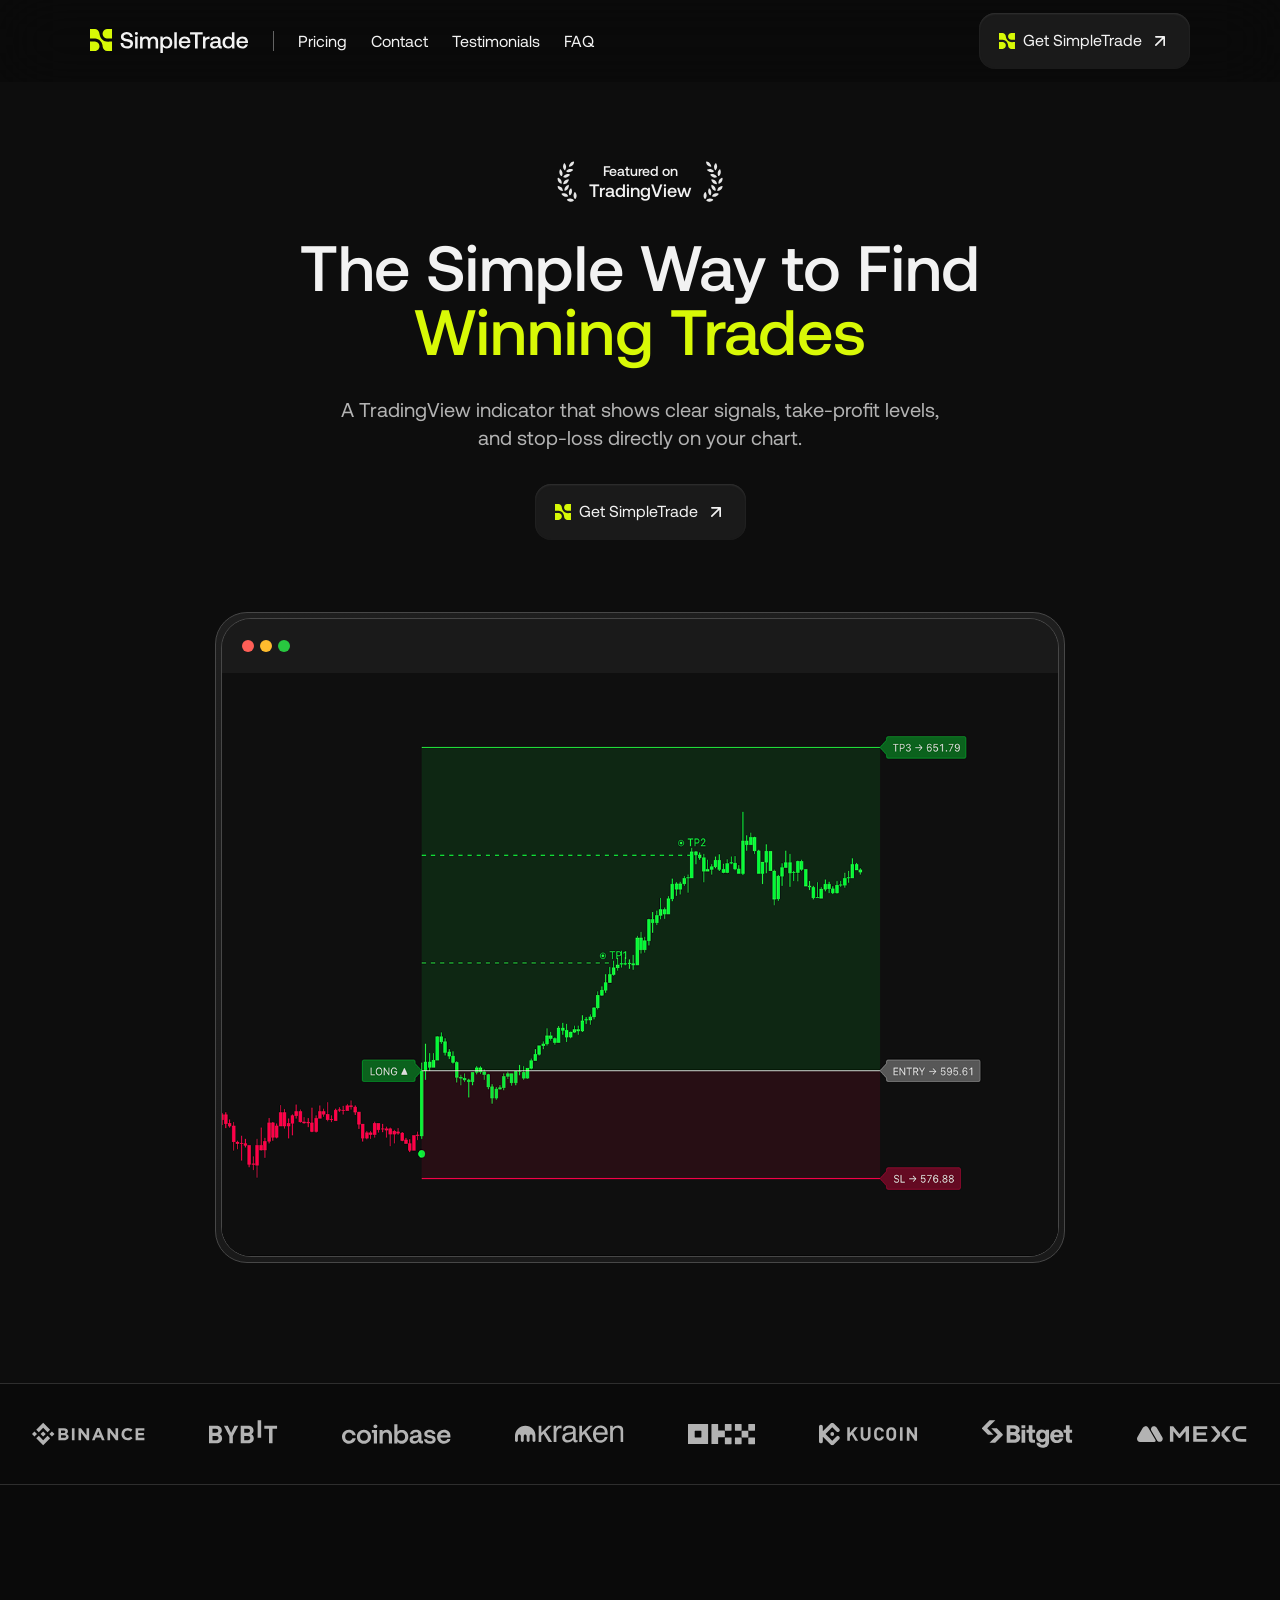
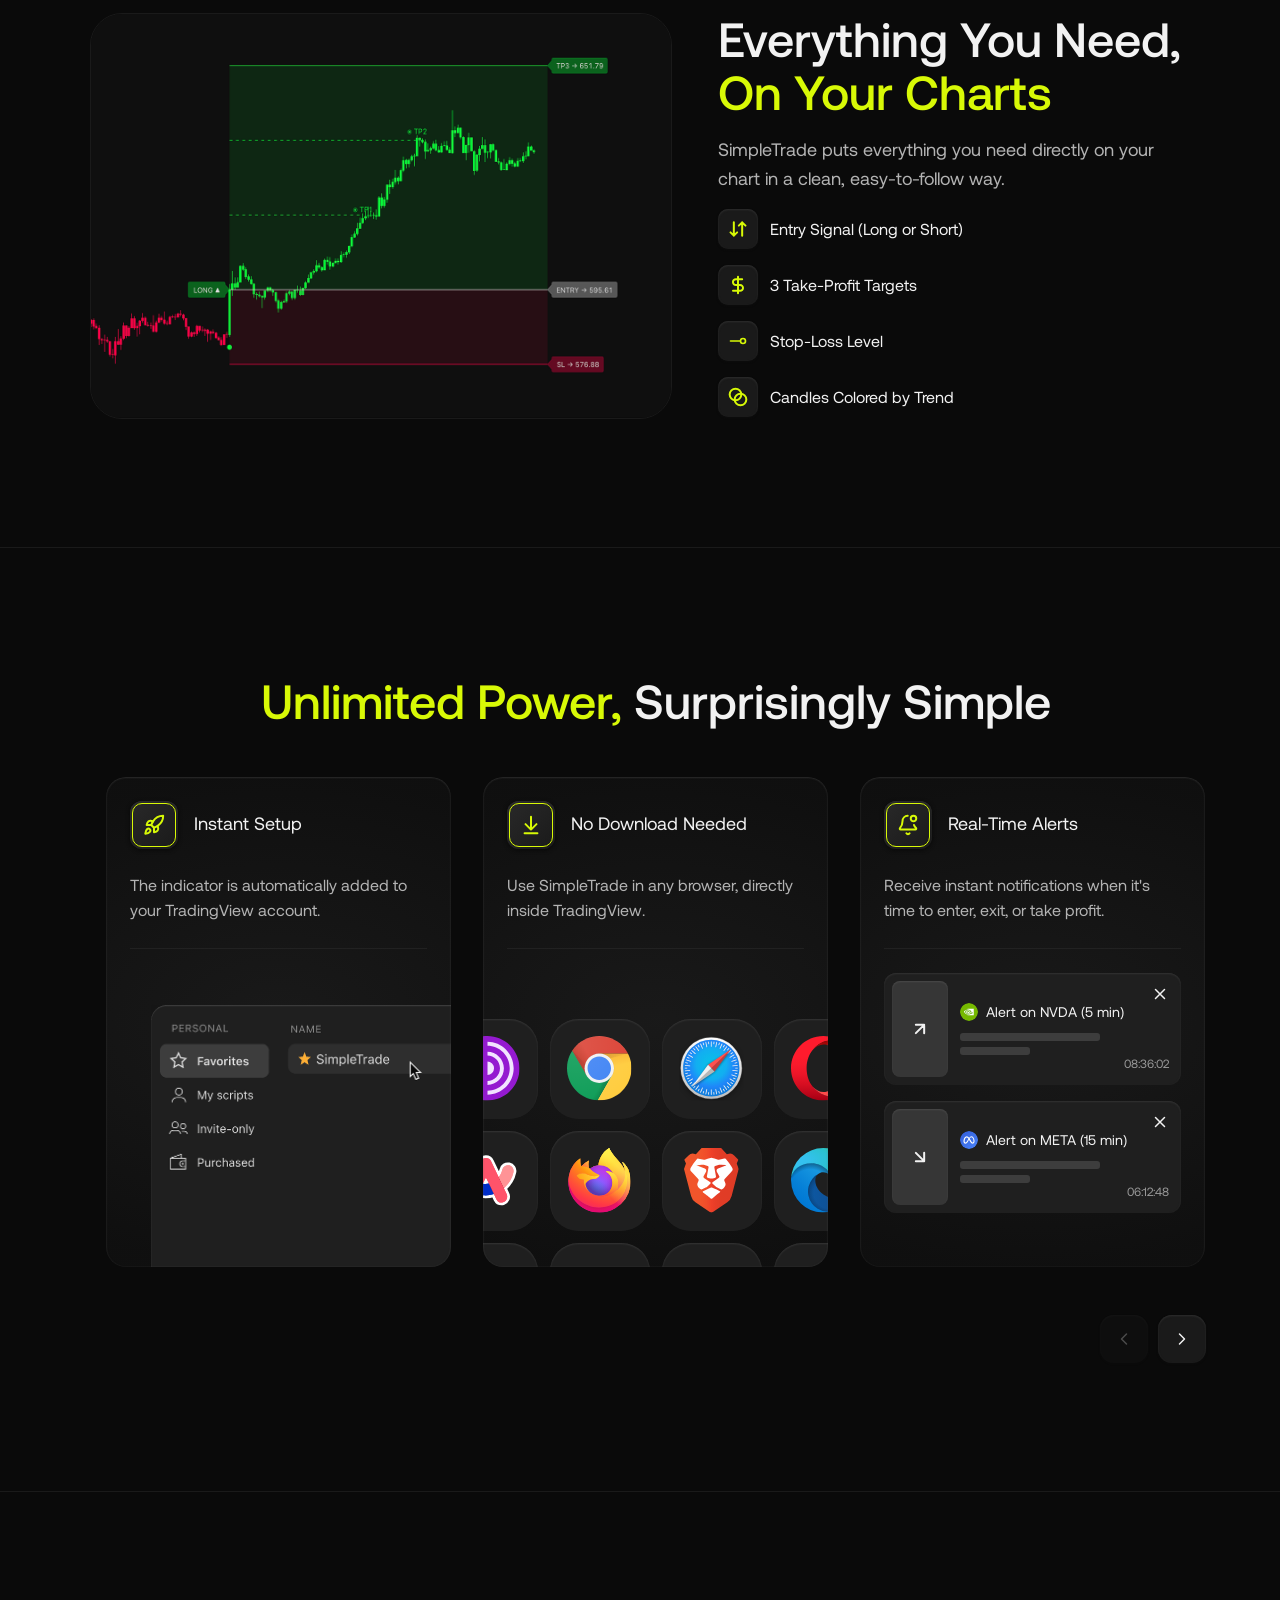
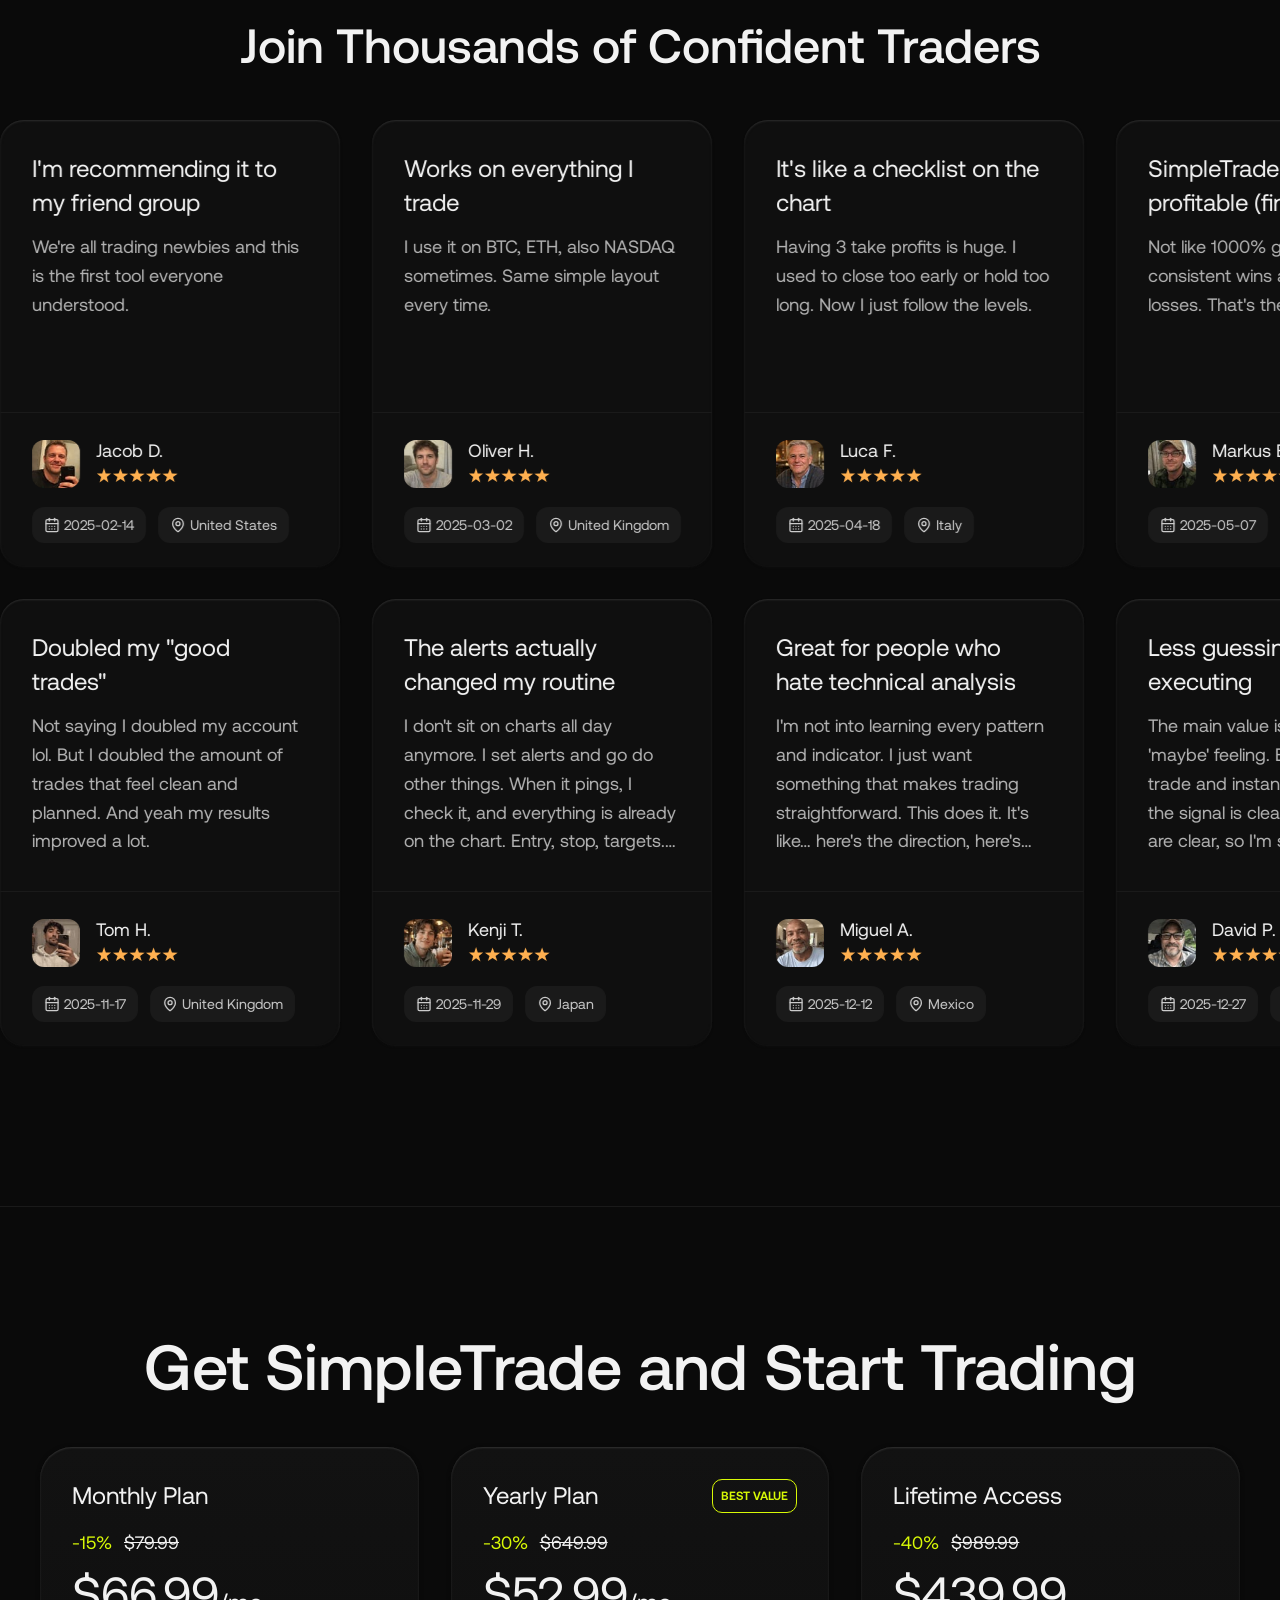
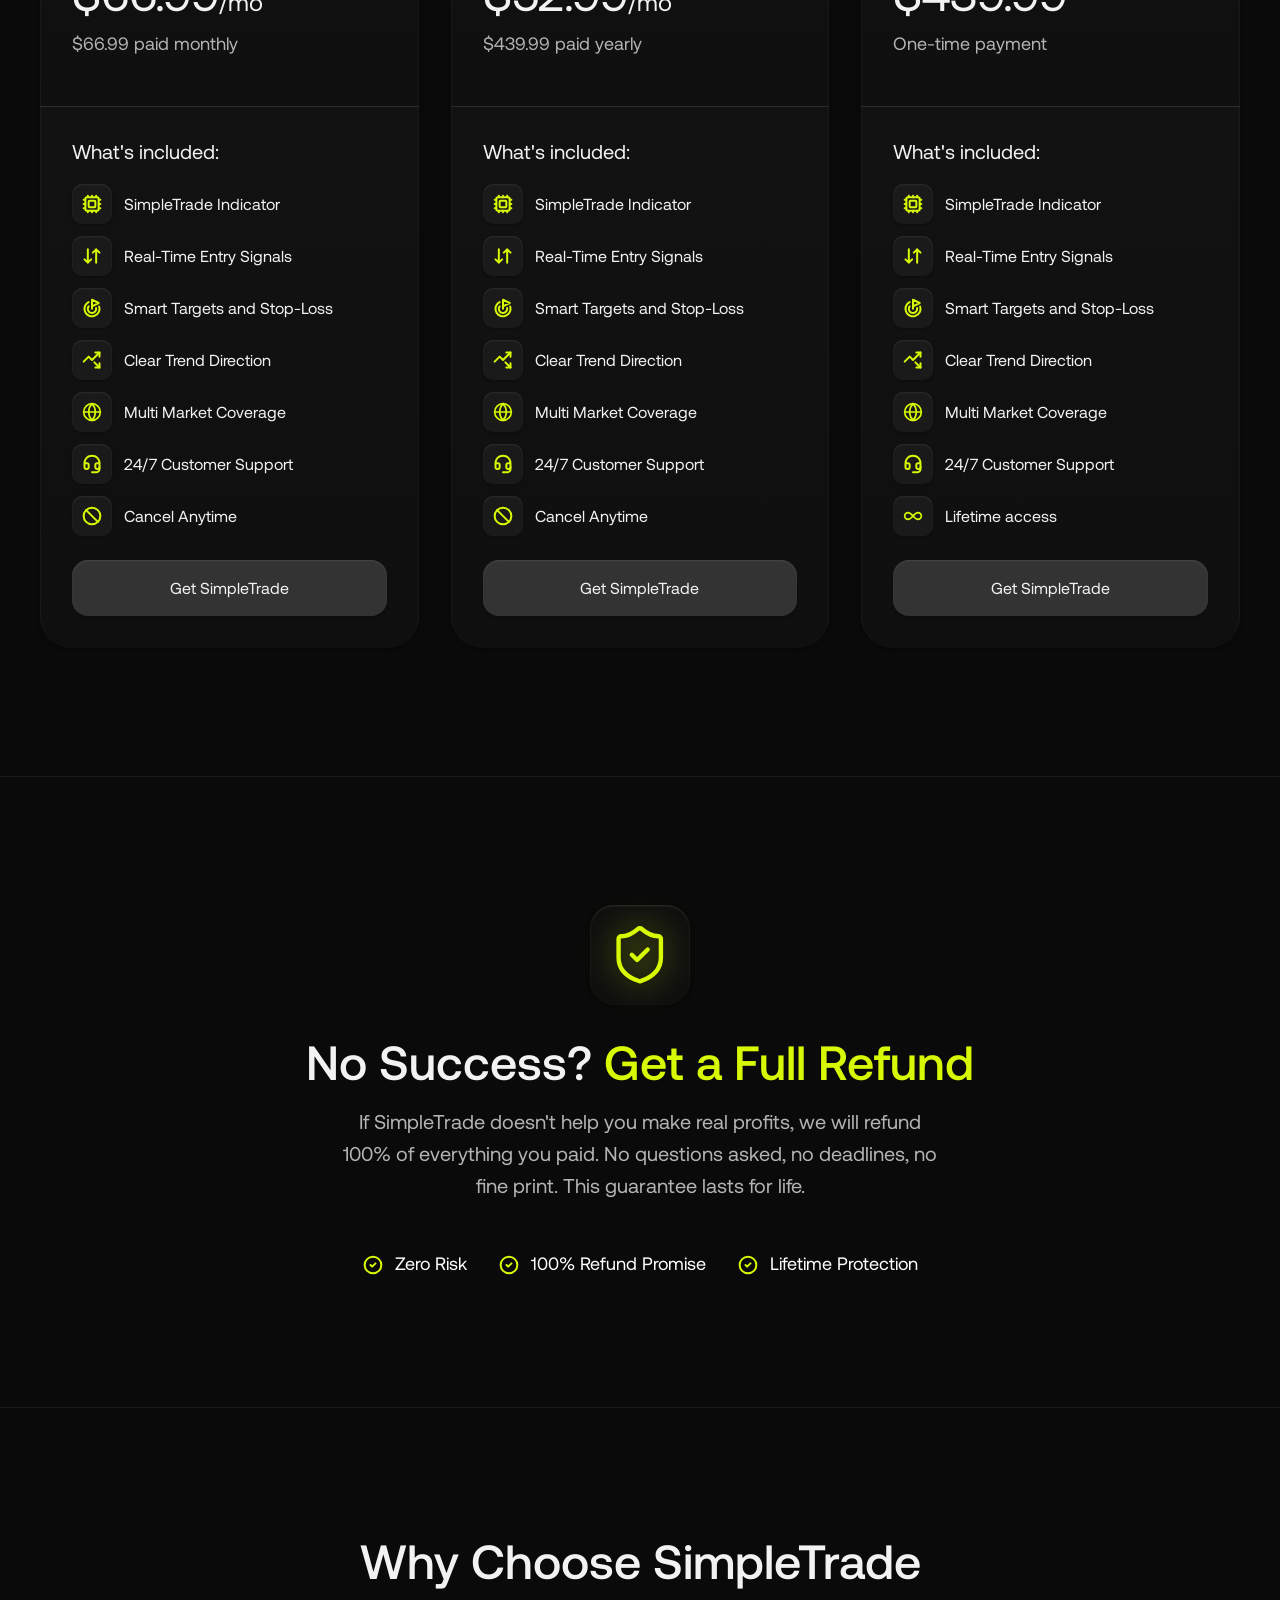
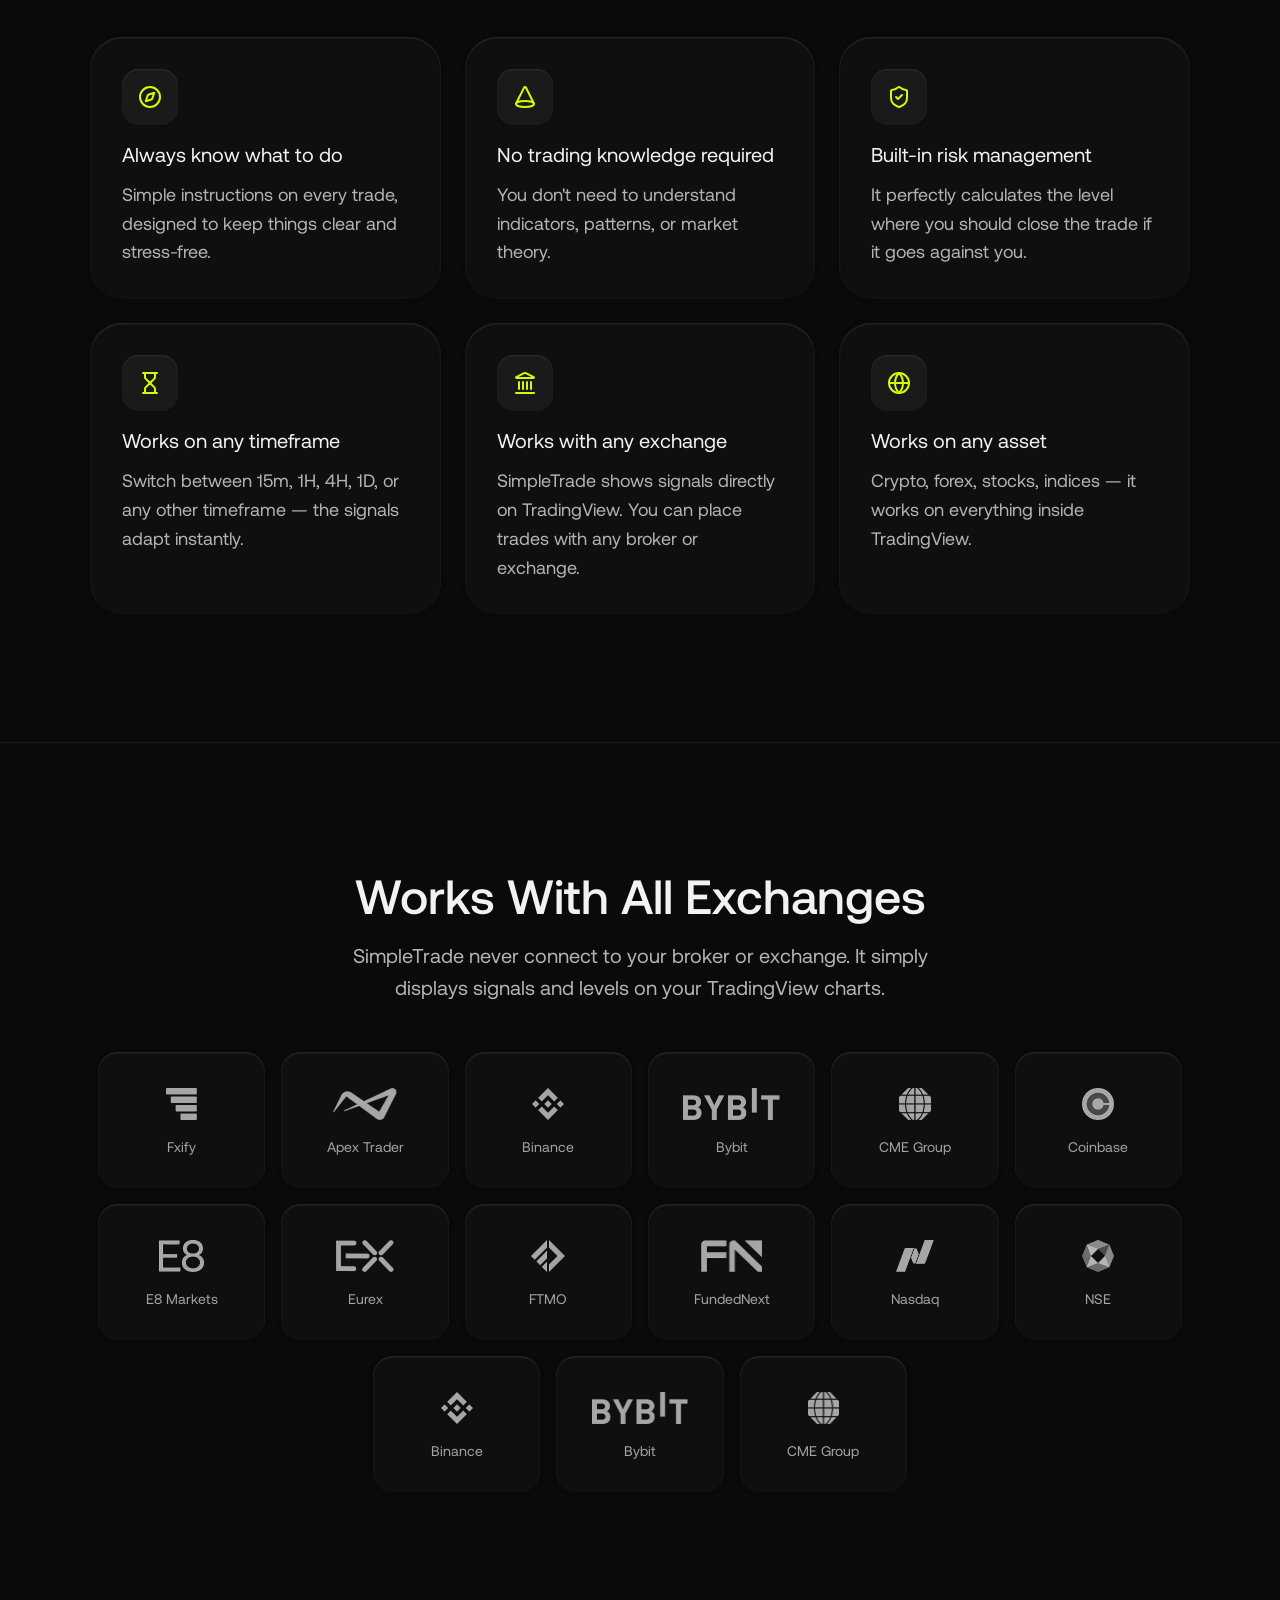
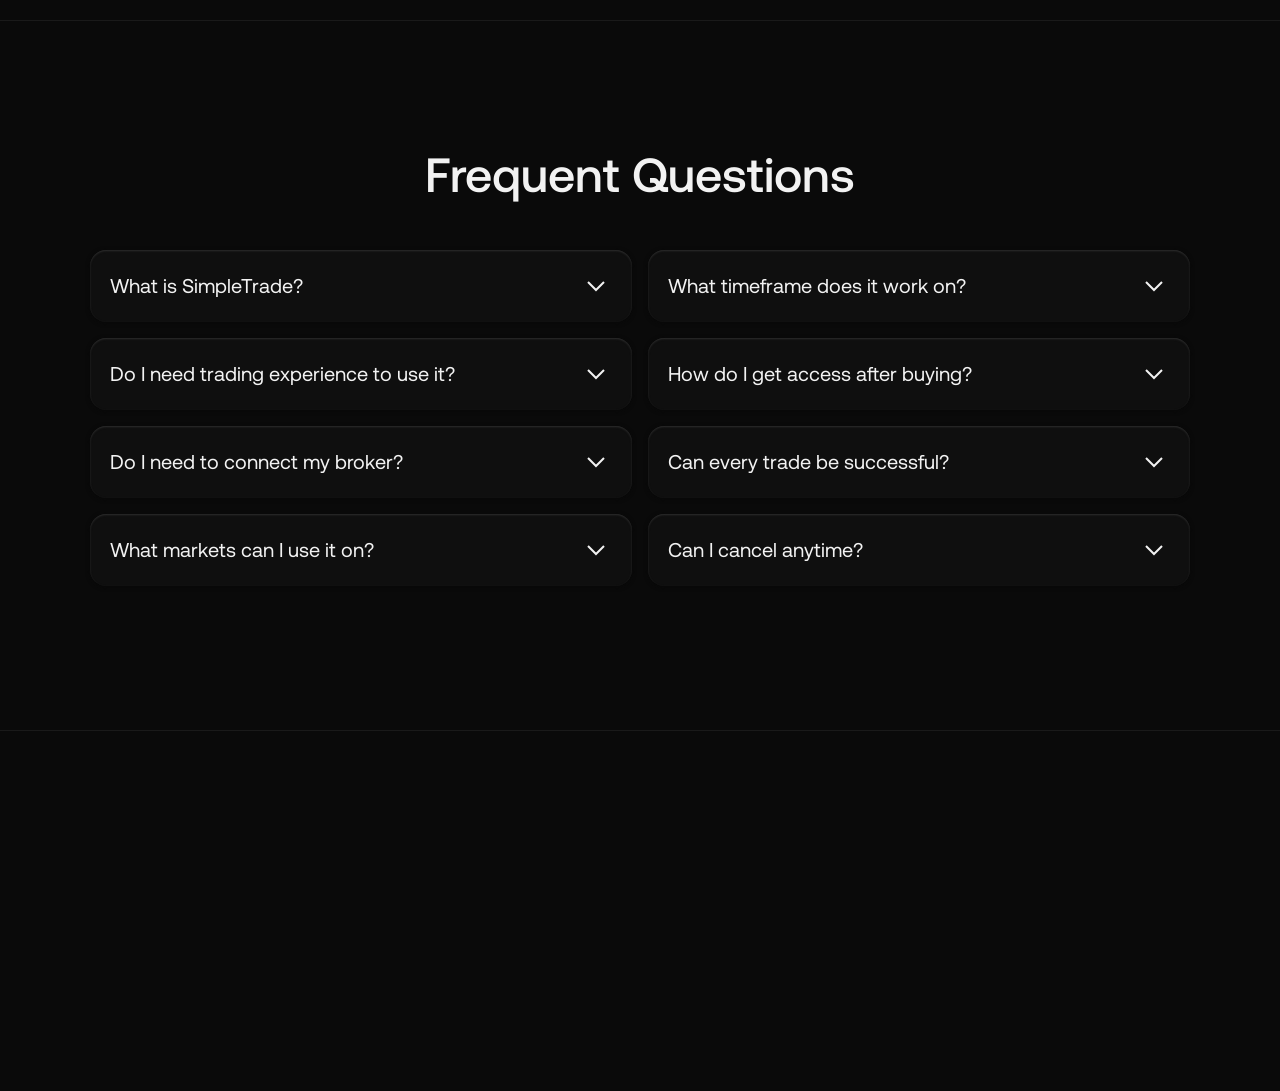
==== index.html @ 9491d4e5 "1" ====
<!DOCTYPE html>
<html lang="en">

<head>
    <meta charset="UTF-8" />
    <meta name="viewport" content="width=device-width, initial-scale=1.0" />
    <title>SimpleTrade</title>
    <link rel="stylesheet" href="style.css" />
    <link rel="icon" type="image/png" href="favicon.png">
</head>

<body>
    <!-- NAV -->
    <section class="nav">
        <div class="nav-wrapper">
            <div class="left-nav">
                <img class="nav-logo" src="svg/logo.svg">
                <div class="nav-line"></div>
                <a class="nav-link" href="#pricing">Pricing</a>
                <a class="nav-link" href="#contact">Contact</a>
                <a class="nav-link" href="#testimonials">Testimonials</a>
                <a class="nav-link" href="#faq">FAQ</a>
            </div>
            <a href="#checkout" class="get-button"><svg class="simpletrade-icon" xmlns="http://www.w3.org/2000/svg"
                    fill="none" viewBox="0 0 24 24">
                    <g fill="#D7F906" clip-path="url(#clip0_909_1960)">
                        <path
                            d="M0 .002 5.44 0c2.042.123 3.697 1.567 4.405 3.435.423 1.117.427 2.315.722 3.468.656 2.56 2.201 4.85 4.631 5.992 2.674 1.257 5.88.61 8.756.769v10.293s-3.64.096-5.33 0c-2.544-.144-4.487-1.892-4.891-4.394-.088-.546-.073-1.106-.151-1.656-.597-4.189-3.722-7.387-7.998-7.646L0 10.263z" />
                        <path
                            d="m23.954 10.257-5.618.006c-1.693-.177-3.288-1.2-4.078-2.715-1.741-3.34.493-7.264 4.186-7.547l5.51.006zM0 13.659h5.402c2.435.162 4.527 2.057 4.819 4.502.36 3.022-1.88 5.612-4.892 5.795H0z" />
                    </g>
                    <defs>
                        <clipPath id="clip0_909_1960">
                            <path fill="#fff" d="M0 0h23.954v24H0z" />
                        </clipPath>
                    </defs>
                </svg>Get SimpleTrade <img class="button-arrow" src="svg/get-arrow-white.svg"></a>

            <!-- Hamburger -->
            <button class="hamburger" id="hamburger" aria-label="Open menu">
                <span></span>
                <span></span>
                <span></span>
            </button>
        </div>

        <!-- Mobile Menu -->
        <div class="mobile-menu" id="mobile-menu">
            <a class="nav-link" href="#pricing" onclick="closeMenu()">PRICING</a>
            <a class="nav-link" href="#contact" onclick="closeMenu()">CONTACT</a>
            <a class="nav-link" href="#testimonials" onclick="closeMenu()">TESTIMONIALS</a>
            <a class="nav-link" href="#faq" onclick="closeMenu()">FAQ</a>
            <a href="#checkout" class="button get-button" onclick="closeMenu()"><span class="get-button-inside">GET
                    SIMPLETRADE <img class="button-arrow" src="svg/get-arrow.svg"></span></a>
        </div>
    </section>

    <!-- HERO -->
    <section class="hero">
        <div class="hero-content">

            <div class="laurel-banner">
                <svg class="laurel" width="44" height="44" viewBox="0 0 44 44" fill="none"
                    xmlns="http://www.w3.org/2000/svg">
                    <path
                        d="M25.5306 38.6114C24.462 38.5202 23.1373 38.8157 22.2338 39.3657C21.8472 39.5888 21.7938 39.9377 22.1238 40.2331C22.9519 40.9874 24.2232 41.5578 25.309 41.6317C26.4326 41.7794 27.7762 41.429 28.6798 40.7485C28.9752 40.5442 28.994 40.2331 28.7159 39.9754C27.9066 39.2211 26.6353 38.6868 25.5306 38.6114ZM29.3979 32.3885C28.8086 33.2905 28.477 34.6152 28.5148 35.6838C28.587 36.8074 29.104 38.096 29.8222 38.8895C30.061 39.1645 30.3565 39.1645 30.5953 38.8691C31.3135 38.0221 31.7 36.6785 31.59 35.5377C31.5162 34.4691 30.9819 33.1978 30.2449 32.3508C29.9683 32.0208 29.6368 32.0381 29.3979 32.3885ZM20.3386 33.6221C19.325 33.2528 17.9438 33.2167 16.9129 33.5294C16.5075 33.6582 16.3975 33.971 16.6175 34.3402C17.2256 35.2784 18.3115 36.1442 19.325 36.512C20.3559 36.9362 21.756 36.9362 22.8058 36.4947C23.1562 36.3658 23.2473 36.0892 23.0446 35.7577C22.4553 34.818 21.3695 33.9725 20.3386 33.6221ZM25.6406 28.6124C24.8502 29.3305 24.1682 30.5091 23.9655 31.5588C23.7266 32.6635 23.8916 34.0448 24.3898 34.9845C24.5359 35.3334 24.8298 35.39 25.144 35.1684C26.0288 34.5241 26.7469 33.3267 26.9308 32.1858C27.1508 31.1361 26.9669 29.7548 26.4703 28.7601C26.3038 28.3547 25.9549 28.2997 25.6422 28.6124H25.6406ZM12.5868 26.4941C12.7345 27.5627 13.3788 28.8151 14.1708 29.5898C14.9439 30.3991 16.2136 30.9507 17.356 30.9884C17.7238 31.0072 17.9265 30.7684 17.8715 30.3991C17.6876 29.2755 17.0433 28.0781 16.2513 27.36C15.4593 26.6057 14.2446 26.0164 13.176 25.8875C12.7345 25.8325 12.5129 26.0714 12.5868 26.4941ZM23.1389 24.9117C22.0562 25.3144 21.1106 26.0169 20.4125 26.9372C19.7509 27.8015 19.3628 29.1105 19.4005 30.253C19.4366 30.6018 19.677 30.7857 20.0448 30.7307C21.1495 30.473 22.3092 29.681 22.8985 28.7224C23.5066 27.7842 23.912 26.4752 23.8382 25.391C23.8382 24.9478 23.5616 24.7624 23.1389 24.9117ZM20.0636 20.6028C19.1978 21.3021 18.4796 22.4807 18.258 23.5665C18.203 23.8981 18.3869 24.1558 18.7373 24.1747C19.8782 24.2108 21.1872 23.7142 22.0153 22.9772C22.8435 22.2591 23.5805 21.0617 23.8193 19.9947C23.8759 19.5892 23.6543 19.3127 23.2489 19.3315C22.1442 19.4242 20.8729 19.902 20.0636 20.6028ZM12.6025 18.1891C12.5074 19.3714 12.7773 20.5545 13.3756 21.5787C13.9272 22.5718 15.0146 23.4377 16.0832 23.7315C16.4132 23.8431 16.7086 23.6592 16.7448 23.2915C16.8548 22.2402 16.542 20.8967 15.9528 19.9397C15.3635 19.0188 14.3138 18.1341 13.3379 17.7475C12.9513 17.5825 12.6386 17.7475 12.6025 18.1891ZM21.0725 14.4145C20.0228 14.7822 18.9353 15.612 18.3476 16.569C18.1449 16.8644 18.2549 17.1771 18.5865 17.3232C19.6362 17.7475 21.0175 17.7475 22.0672 17.3232C23.1358 16.9194 24.2405 16.0347 24.7748 15.0965C24.9948 14.765 24.8848 14.4522 24.4793 14.3218C23.4296 14.028 22.0672 14.0468 21.0725 14.4145ZM14.8858 9.59024C14.4065 10.6022 14.2226 11.9647 14.4253 13.0332C14.628 14.1568 15.3462 15.3354 16.267 15.9985C16.542 16.2185 16.8375 16.1274 17.0213 15.7942C17.5006 14.8388 17.6656 13.4748 17.4268 12.389C17.2068 11.3204 16.5059 10.1418 15.7328 9.40482C15.4373 9.1471 15.09 9.22096 14.8858 9.59024ZM24.4055 9.11096C23.3196 9.31367 22.1222 10.013 21.4418 10.86C21.2202 11.1177 21.2752 11.432 21.5706 11.6331C22.5449 12.2051 23.9278 12.3874 25.0136 12.0935C26.0995 11.8547 27.2969 11.1365 27.9962 10.3257C28.2728 9.99567 28.2005 9.6641 27.8123 9.49753C26.739 9.03795 25.5544 8.90354 24.4055 9.11096ZM18.973 3.4381C18.3476 4.37782 17.9799 5.72296 18.0522 6.78996C18.071 7.91353 18.6242 9.18482 19.435 9.99567C19.71 10.2534 20.0228 10.2157 20.2255 9.92182C20.8336 8.9821 21.2013 7.63696 21.1102 6.56996C21.0363 5.52024 20.5382 4.26782 19.8389 3.40196C19.545 3.07196 19.2135 3.1081 18.9746 3.43967L18.973 3.4381ZM28.4755 1.5791C27.4069 1.7441 26.1922 2.38996 25.419 3.14424C24.6459 3.89853 24.0362 5.17139 23.9089 6.23839C23.8728 6.6061 24.0739 6.82767 24.4432 6.80882C25.5668 6.75382 26.8176 6.16453 27.5923 5.30024C28.3278 4.52553 28.9359 3.29196 29.1009 2.18724C29.1386 1.76296 28.917 1.5241 28.4755 1.5791Z"
                        fill="#E6E6E6" />
                </svg>
                <div class="laurel-text">
                    <div class="laurel-text-top">Featured on</div>
                    <div class="laurel-text-bottom">TradingView</div>
                </div>

                <svg class="laurel" width="44" height="44" viewBox="0 0 44 44" fill="none"
                    xmlns="http://www.w3.org/2000/svg">
                    <path
                        d="M18.6481 38.6118C17.5434 38.6856 16.2737 39.2199 15.4629 39.9758C15.1863 40.2335 15.2051 40.5462 15.499 40.7489C16.4026 41.4293 17.7461 41.7798 18.8697 41.6321C19.9383 41.5582 21.208 40.9878 22.055 40.2335C22.3866 39.9381 22.3316 39.5892 21.945 39.3676C21.043 38.8145 19.7167 38.5191 18.6481 38.6133V38.6118ZM14.7824 32.3889C14.542 32.0385 14.2104 32.0196 13.9339 32.3512C13.1984 33.1998 12.6641 34.4695 12.5903 35.5365C12.4803 36.6789 12.8669 38.0225 13.585 38.8695C13.8239 39.1649 14.1193 39.1649 14.3581 38.8883C15.0763 38.0963 15.5917 36.8078 15.6467 35.6842C15.7017 34.6156 15.3529 33.2925 14.7824 32.3889ZM23.8417 33.6225C22.8109 33.9713 21.7234 34.8183 21.1341 35.7581C20.9314 36.0881 21.0241 36.3662 21.3746 36.4951C22.4243 36.9366 23.8229 36.9366 24.8553 36.5123C25.8673 36.1446 26.9531 35.2788 27.5613 34.3406C27.7813 33.9713 27.6713 33.6586 27.2674 33.5298C26.235 33.2155 24.8553 33.2532 23.8417 33.6225ZM18.5381 28.6128C18.2081 28.2985 17.875 28.3551 17.71 28.7605C17.2119 29.7552 17.028 31.1365 17.2307 32.1862C17.4334 33.3271 18.1516 34.5245 19.0347 35.1688C19.3301 35.3888 19.6429 35.3338 19.789 34.9849C20.2871 34.0452 20.4349 32.6639 20.2133 31.5592C19.9933 30.5095 19.3301 29.3309 18.5381 28.6128ZM31.5951 26.4945C31.6674 26.0702 31.4474 25.8329 31.0059 25.8879C29.9373 26.0168 28.721 26.6061 27.9306 27.3603C27.1386 28.0785 26.4927 29.2759 26.3089 30.3995C26.2539 30.7672 26.4566 31.0076 26.8243 30.9888C27.9667 30.9511 29.238 30.3995 30.0111 29.5902C30.8031 28.8155 31.4474 27.5631 31.5951 26.4945ZM21.0241 24.9121C20.6187 24.7643 20.3421 24.9482 20.3421 25.3898C20.2699 26.4772 20.6564 27.7846 21.2819 28.7228C21.8711 29.6813 23.0309 30.4733 24.1371 30.7311C24.486 30.7861 24.7437 30.6022 24.7626 30.2518C24.8176 29.1093 24.4121 27.8019 23.7679 26.9361C23.0667 26.0119 22.1141 25.3092 21.0241 24.9121ZM24.0994 20.6032C23.3074 19.9023 22.0377 19.4246 20.9314 19.3303C20.5071 19.3146 20.306 19.5896 20.361 19.9951C20.5999 21.0636 21.3196 22.2595 22.1666 22.9776C22.9759 23.7146 24.3021 24.2112 25.4446 24.1751C25.7746 24.1562 25.9789 23.8985 25.9223 23.5669C25.6579 22.4051 25.0171 21.3632 24.0994 20.6032ZM31.5763 18.1895C31.5213 17.7495 31.2259 17.5829 30.8393 17.7495C29.8446 18.1345 28.7964 19.0192 28.2244 19.9401C27.6351 20.8971 27.3036 22.2406 27.4324 23.2903C27.4701 23.6596 27.7467 23.8435 28.0956 23.7335C29.1641 23.4381 30.25 22.5722 30.8031 21.5791C31.4015 20.5549 31.6713 19.3718 31.5763 18.1895ZM23.1063 14.4149C22.11 14.0472 20.7491 14.0283 19.6979 14.3222C19.2924 14.4511 19.1824 14.7653 19.3851 15.0969C19.9383 16.0351 21.0241 16.9198 22.11 17.3252C23.1424 17.7495 24.541 17.7495 25.5907 17.3252C25.9223 17.1775 26.015 16.8648 25.8311 16.5709C25.2419 15.6123 24.1544 14.7826 23.1047 14.4149H23.1063ZM29.2741 9.59063C29.0903 9.22134 28.7399 9.14748 28.4271 9.4052C27.6729 10.1438 26.972 11.3223 26.752 12.3893C26.5116 13.4752 26.6593 14.8392 27.1559 15.7962C27.3224 16.1262 27.6351 16.2205 27.9101 15.9989C28.8137 15.3358 29.5319 14.1572 29.7346 13.0336C29.9546 11.9651 29.7707 10.6026 29.2741 9.59063ZM19.7529 9.11134C18.6843 8.89134 17.3407 9.05634 16.3649 9.49791C15.9783 9.66448 15.8871 9.99448 16.1621 10.3261C16.8803 11.1369 18.0793 11.8551 19.1463 12.0939C20.251 12.3893 21.6323 12.2039 22.5893 11.6335C22.9036 11.4323 22.9586 11.1181 22.737 10.8603C21.9618 9.96488 20.9129 9.35012 19.7529 9.11134ZM25.2057 3.43848C24.9653 3.10848 24.6149 3.07077 24.3383 3.40234C23.639 4.26663 23.1236 5.52063 23.0686 6.57034C22.9586 7.63891 23.3263 8.98248 23.9517 9.9222C24.156 10.2161 24.4671 10.2522 24.7437 9.99448C25.5546 9.1852 26.1061 7.91391 26.1266 6.79034C26.1989 5.72177 25.8311 4.3782 25.2041 3.44005L25.2057 3.43848ZM15.7001 1.58105C15.2601 1.52605 15.037 1.76491 15.0747 2.1892C15.2397 3.29391 15.8479 4.52748 16.5833 5.30063C17.358 6.16648 18.6104 6.75577 19.734 6.81077C20.1017 6.82963 20.3044 6.60805 20.2683 6.24034C20.1394 5.17177 19.5297 3.90205 18.7393 3.1462C17.985 2.39191 16.7687 1.74763 15.7001 1.58105Z"
                        fill="#E6E6E6" />
                </svg>


            </div>

            <h1 class="hero-heading">The Simple Way to Find<br><span class="text-primary">Winning Trades</span></h1>
            <h5 class="hero-subheading">A TradingView indicator that shows clear signals, take-profit levels, and
                stop‑loss directly on your chart.</h5>
            <a href="#checkout" class="get-button"><svg class="simpletrade-icon" xmlns="http://www.w3.org/2000/svg"
                    fill="none" viewBox="0 0 24 24">
                    <g fill="#D7F906" clip-path="url(#clip0_909_1960)">
                        <path
                            d="M0 .002 5.44 0c2.042.123 3.697 1.567 4.405 3.435.423 1.117.427 2.315.722 3.468.656 2.56 2.201 4.85 4.631 5.992 2.674 1.257 5.88.61 8.756.769v10.293s-3.64.096-5.33 0c-2.544-.144-4.487-1.892-4.891-4.394-.088-.546-.073-1.106-.151-1.656-.597-4.189-3.722-7.387-7.998-7.646L0 10.263z" />
                        <path
                            d="m23.954 10.257-5.618.006c-1.693-.177-3.288-1.2-4.078-2.715-1.741-3.34.493-7.264 4.186-7.547l5.51.006zM0 13.659h5.402c2.435.162 4.527 2.057 4.819 4.502.36 3.022-1.88 5.612-4.892 5.795H0z" />
                    </g>
                    <defs>
                        <clipPath id="clip0_909_1960">
                            <path fill="#fff" d="M0 0h23.954v24H0z" />
                        </clipPath>
                    </defs>
                </svg>Get SimpleTrade <img class="button-arrow" src="svg/get-arrow-white.svg"></a>
            <div class="mac-window-glow">
                <div class="mac-window-border">
                    <div class="mac-window" id="home-video">
                        <div class="mac-window-nav">
                            <div class="mac-circle mac-circle--red"></div>
                            <div class="mac-circle mac-circle--yellow"></div>
                            <div class="mac-circle mac-circle--green"></div>
                        </div>
                        <img class="mac-window-video" src="img/img-test-2.png">
                    </div>
                </div>
            </div>
        </div>
    </section>

    <!-- EXCHANGE BAR -->
    <section class="bar-exchanges">
        <div class="bar-exchange-rail">
            <img src="svg/exchange-logos/binance.svg" class="bar-exchange" alt="Binance">
            <img src="svg/exchange-logos/bybit.svg" class="bar-exchange" alt="Bybit">
            <img src="svg/exchange-logos/coinbase.svg" class="bar-exchange" alt="Coinbase">
            <img src="svg/exchange-logos/kraken.svg" class="bar-exchange" alt="Kraken">
            <img src="svg/exchange-logos/okx.svg" class="bar-exchange" alt="OKX">
            <img src="svg/exchange-logos/kucoin.svg" class="bar-exchange" alt="KuCoin">
            <img src="svg/exchange-logos/bitget.svg" class="bar-exchange" alt="Bitget">
            <img src="svg/exchange-logos/mexc.svg" class="bar-exchange" alt="MEXC">
            <img src="svg/exchange-logos/bitfinex.svg" class="bar-exchange" alt="Bitfinex">
            <img src="svg/exchange-logos/gate.io.svg" class="bar-exchange" alt="Gate.io">
            <img src="svg/exchange-logos/crypto.com.svg" class="bar-exchange" alt="Crypto.com">
            <img src="svg/exchange-logos/binance.svg" class="bar-exchange" alt="Binance">
            <img src="svg/exchange-logos/bybit.svg" class="bar-exchange" alt="Bybit">
            <img src="svg/exchange-logos/coinbase.svg" class="bar-exchange" alt="Coinbase">
            <img src="svg/exchange-logos/kraken.svg" class="bar-exchange" alt="Kraken">
            <img src="svg/exchange-logos/okx.svg" class="bar-exchange" alt="OKX">
            <img src="svg/exchange-logos/kucoin.svg" class="bar-exchange" alt="KuCoin">
            <img src="svg/exchange-logos/bitget.svg" class="bar-exchange" alt="Bitget">
            <img src="svg/exchange-logos/mexc.svg" class="bar-exchange" alt="MEXC">
            <img src="svg/exchange-logos/bitfinex.svg" class="bar-exchange" alt="Bitfinex">
            <img src="svg/exchange-logos/gate.io.svg" class="bar-exchange" alt="Gate.io">
            <img src="svg/exchange-logos/crypto.com.svg" class="bar-exchange" alt="Crypto.com">
        </div>
    </section>

    <!-- TWO-COLUMN-IMAGE -->
    <section class="section">
        <div class="two-column">
            <img class="two-column-img" src="img/img-test-2.png">
            <div class="two-column-right">
                <h2>Everything You Need, <span class="text-primary">On Your Charts</span></h2>
                <p class="feature-desc">
                    SimpleTrade puts everything you need directly on your chart in a clean, easy-to-follow way.
                </p>
                <div class="plan-feature">
                    <div class="plan-icon-wrap">
                        <img class="plan-icon" src="svg/arrows.svg" alt="">
                    </div>
                    <div class="plan-feature-text">Entry Signal (Long or Short)</div>
                </div>
                <div class="plan-feature">
                    <div class="plan-icon-wrap">
                        <img class="plan-icon" src="svg/dollar.svg" alt="">
                    </div>
                    <div class="plan-feature-text">3 Take-Profit Targets</div>
                </div>
                <div class="plan-feature">
                    <div class="plan-icon-wrap">
                        <img class="plan-icon" src="svg/line-dot.svg" alt="">
                    </div>
                    <div class="plan-feature-text">Stop-Loss Level</div>
                </div>
                <div class="plan-feature">
                    <div class="plan-icon-wrap">
                        <img class="plan-icon" src="svg/blend.svg" alt="">
                    </div>
                    <div class="plan-feature-text">Candles Colored by Trend</div>
                </div>
            </div>

        </div>
    </section>


    <!-- CARDS -->
    <section class="section">
        <div class="section-content cards-section-content">
            <h2 class="section-heading"><span class="text-primary">Unlimited Power,</span> Surprisingly Simple</h2>

            <!-- Slider viewport -->
            <div class="cards-slider-outer">
                <div class="cards-slider" id="cardsSlider">

                    <div class="card">
                        <div class="card-header">
                            <div class="card-icon-outer">
                                <div class="card-icon-inner">
                                    <img class="card-icon" src="svg/rocket.svg">
                                </div>
                            </div>
                            <p class="card-title">Instant Setup</p>
                        </div>
                        <p class="card-description">The indicator is automatically added to your TradingView account.
                        </p>
                        <div class="line-h-cards"></div>
                        <img src="img/instant-setup.png" class="instant-setup-image">
                    </div>

                    <div class="card">
                        <div class="card-header">
                            <div class="card-icon-outer">
                                <div class="card-icon-inner">
                                    <img class="card-icon" src="svg/download.svg">
                                </div>
                            </div>
                            <p class="card-title">No Download Needed</p>
                        </div>
                        <p class="card-description">Use SimpleTrade in any browser, directly inside TradingView.</p>
                        <div class="line-h-cards"></div>
                        <div class="card-body">
                            <div class="grid-tiles browser-grid">
                                <div class="grid-tile"><img src="svg/browser-logos/tor.svg" class="browser-logo"></div>
                                <div class="grid-tile"><img src="svg/browser-logos/chrome.svg" class="browser-logo">
                                </div>
                                <div class="grid-tile"><img src="svg/browser-logos/safari.svg" class="browser-logo">
                                </div>
                                <div class="grid-tile"><img src="svg/browser-logos/opera.svg" class="browser-logo">
                                </div>
                                <div class="grid-tile"><img src="svg/browser-logos/arc.svg" class="browser-logo"></div>
                                <div class="grid-tile"><img src="svg/browser-logos/firefox.svg" class="browser-logo">
                                </div>
                                <div class="grid-tile"><img src="svg/browser-logos/brave.svg" class="browser-logo">
                                </div>
                                <div class="grid-tile"><img src="svg/browser-logos/edge.svg" class="browser-logo"></div>
                                <div class="grid-tile"></div>
                                <div class="grid-tile"></div>
                                <div class="grid-tile"></div>
                                <div class="grid-tile"></div>
                            </div>
                        </div>
                    </div>

                    <div class="card">
                        <div class="card-header">
                            <div class="card-icon-outer">
                                <div class="card-icon-inner">
                                    <img class="card-icon" src="svg/bell.svg">
                                </div>
                            </div>
                            <p class="card-title">Real-Time Alerts</p>
                        </div>
                        <p class="card-description">Receive instant notifications when it's time to enter, exit, or take
                            profit.</p>
                        <div class="line-h-cards"></div>
                        <div class="alerts">
                            <div class="alert alert-top">
                                <div class="alert-left alert-left-top">
                                    <div class="alert-arrow"><img src="svg/arrow-top-right.svg"></div>
                                </div>
                                <div class="alert-right">
                                    <div class="alert-right-top">
                                        <div class="alert-close"><img class="alert-close" src="svg/cross.svg"></div>
                                    </div>
                                    <div class="alert-right-middle">
                                        <div class="alert-title-row">
                                            <img src="img/nvidia-logo.png" class="alert-logo">
                                            <span class="alert-message">Alert on NVDA (5 min)</span>
                                        </div>
                                        <div class="alert-descriptions">
                                            <div class="alert-description-top"></div>
                                            <div class="alert-description-bottom"></div>
                                        </div>
                                    </div>
                                    <div class="alert-right-bottom">
                                        <span class="alert-time">08:36:02</span>
                                    </div>
                                </div>
                            </div>
                            <div class="alert alert-bottom">
                                <div class="alert-left alert-left-bottom">
                                    <div class="alert-arrow"><img src="svg/arrow-top-right.svg"
                                            style="transform: rotate(90deg);"></div>
                                </div>
                                <div class="alert-right">
                                    <div class="alert-right-top">
                                        <div class="alert-close"><img class="alert-close" src="svg/cross.svg"></div>
                                    </div>
                                    <div class="alert-right-middle">
                                        <div class="alert-title-row">
                                            <img src="img/meta-logo.png" class="alert-logo">
                                            <span class="alert-message">Alert on META (15 min)</span>
                                        </div>
                                        <div class="alert-descriptions">
                                            <div class="alert-description-top"></div>
                                            <div class="alert-description-bottom"></div>
                                        </div>
                                    </div>
                                    <div class="alert-right-bottom">
                                        <span class="alert-time">06:12:48</span>
                                    </div>
                                </div>
                            </div>
                        </div>
                    </div>

                    <div class="card">
                        <div class="card-header">
                            <div class="card-icon-outer">
                                <div class="card-icon-inner">
                                    <img class="card-icon" src="svg/sand-clock.svg">
                                </div>
                            </div>
                            <p class="card-title">Supports All Timeframes</p>
                        </div>
                        <p class="card-description">Switch between any timeframe — the signals adapt instantly.</p>
                        <div class="line-h-cards"></div>
                        <div class="timeframe-body">
                            <div class="timeframe-tradingview-tile">
                                <img src="svg/tradingview-mini-logo.svg" class="timeframe-tradingview-logo">
                            </div>
                            <div class="timeframe-grid">
                                <div class="timeframe-tile">15s</div>
                                <div class="timeframe-tile">30s</div>
                                <div class="timeframe-tile">1m</div>
                                <div class="timeframe-tile">5m</div>
                                <div class="timeframe-tile">15m</div>
                                <div class="timeframe-tile">10m</div>
                                <div class="timeframe-tile">45m</div>
                                <div class="timeframe-tile">30m</div>
                                <div class="timeframe-tile">1h</div>
                                <div class="timeframe-tile">4h</div>
                                <div class="timeframe-tile">1d</div>
                                <div class="timeframe-tile">1w</div>
                            </div>
                        </div>
                    </div>


                    <div class="card">
                        <div class="card-header">
                            <div class="card-icon-outer">
                                <div class="card-icon-inner">
                                    <img class="card-icon" src="svg/globe.svg">
                                </div>
                            </div>
                            <p class="card-title">Supports All Assets</p>
                        </div>
                        <p class="card-description">Trade stocks, crypto, forex, and any asset available on TradingView.
                        </p>
                        <div class="line-h-cards"></div>
                        <div class="card-body asset-grid">
                            <div class="grid-tiles">
                                <div class="grid-tile" style="background:#3C2D1B"><img
                                        src="svg/assets-logos/bitcoin.svg" class="tile-asset-logo"></div>
                                <div class="grid-tile" style="background:#252A3A"><img
                                        src="svg/assets-logos/ethereum.svg" class="tile-asset-logo"></div>
                                <div class="grid-tile" style="background:#1D2F29"><img src="svg/assets-logos/usdt.svg"
                                        class="tile-asset-logo"></div>
                                <div class="grid-tile" style="background:#3A3219"><img src="svg/assets-logos/bnb.svg"
                                        class="tile-asset-logo"></div>
                                <div class="grid-tile" style="background:#16273A"><img src="svg/assets-logos/meta.svg"
                                        class="tile-asset-logo"></div>
                                <div class="grid-tile" style="background:#3C3C3C"><img src="svg/assets-logos/google.svg"
                                        class="tile-asset-logo"></div>
                                <div class="grid-tile" style="background:#273116"><img src="svg/assets-logos/nvidia.svg"
                                        class="tile-asset-logo"></div>
                                <div class="grid-tile" style="background:#341616"><img src="svg/assets-logos/tesla.svg"
                                        class="tile-asset-logo"></div>
                                <div class="grid-tile" style="background:#1C1C1C"><img src="svg/assets-logos/apple.svg"
                                        class="tile-asset-logo"></div>
                                <div class="grid-tile" style="background:#1C2734"><img src="svg/assets-logos/usdc.svg"
                                        class="tile-asset-logo"></div>
                                <div class="grid-tile" style="background:#1C1C1C"><img src="svg/assets-logos/solana.svg"
                                        class="tile-asset-logo"></div>
                                <div class="grid-tile" style="background:#3C3C3C"><img
                                        src="svg/assets-logos/microsoft.svg" class="tile-asset-logo"></div>
                            </div>
                        </div>
                    </div>

                    <div class="card">
                        <div class="card-header">
                            <div class="card-icon-outer">
                                <div class="card-icon-inner">
                                    <img class="card-icon" src="svg/gear.svg">
                                </div>
                            </div>
                            <p class="card-title">Fully Customizable</p>
                        </div>
                        <p class="card-description">Tune SimpleTrade to match your style. Your trading, your tools.</p>
                        <div class="line-h-cards"></div>
                        <img src="img/fully-customizable.png" class="fully-customizable-image">
                    </div>

                </div><!-- /.cards-slider -->

                <!-- Right edge fade mask -->
                <div class="cards-fade-mask"></div>
            </div><!-- /.cards-slider-outer -->

            <!-- Arrow controls -->
            <div class="cards-controls">
                <button class="cards-arrow" id="cardsPrev" aria-label="Previous">
                    <svg viewBox="0 0 24 24" fill="none" stroke="currentColor" stroke-width="1.75"
                        stroke-linecap="round" stroke-linejoin="round">
                        <path d="M15 18l-6-6 6-6" />
                    </svg>
                </button>
                <button class="cards-arrow" id="cardsNext" aria-label="Next">
                    <svg viewBox="0 0 24 24" fill="none" stroke="currentColor" stroke-width="1.75"
                        stroke-linecap="round" stroke-linejoin="round">
                        <path d="M9 18l6-6-6-6" />
                    </svg>
                </button>
            </div>

        </div><!-- /.section-content -->
    </section>



    <!-- TESTIMONIALS -->
    <section class="section" id="testimonials">
        <div class="section-content">
            <h2 class="section-heading">Join Thousands of Confident Traders</h2>
            <div class="review-tracks">
                <div class="review-track left"></div>
                <div class="review-track right"></div>
            </div>
        </div>
    </section>

    <!-- CHECKOUT -->
    <section class="section" id="checkout">
        <div class="section-content">
            <h1 class="section-heading">Get SimpleTrade and Start Trading</h1>
            <div class="plans">

                <div class="plan" id="monthly">
                    <div class="plan-head">
                        <div class="plan-name-and-tag">
                            <h4 class="plan-name">Monthly Plan</h4>
                            <div class="plan-tag">-</div>
                        </div>
                        <div class="plan-meta">
                            <div class="price-discount">-15%</div>
                            <div class="original-price">$79.99</div>
                        </div>
                        <div class="plan-price">$66.99<span class="price-period">/mo</span></div>
                        <div class="plan-note">$66.99 paid monthly</div>
                    </div>
                    <div class="plan-body">
                        <div class="whats-included">What's included:</div>
                        <div class="plan-features">
                            <div class="plan-feature">
                                <div class="plan-icon-wrap">
                                    <img class="plan-icon" src="svg/chip.svg" alt="">
                                </div>
                                <div class="plan-feature-text">SimpleTrade Indicator</div>
                            </div>
                            <div class="plan-feature">
                                <div class="plan-icon-wrap">
                                    <img class="plan-icon" src="svg/arrows.svg" alt="">
                                </div>
                                <div class="plan-feature-text">Real-Time Entry Signals</div>
                            </div>
                            <div class="plan-feature">
                                <div class="plan-icon-wrap">
                                    <img class="plan-icon" src="svg/target-flag.svg" alt="">
                                </div>
                                <div class="plan-feature-text">Smart Targets and Stop‑Loss</div>
                            </div>
                            <div class="plan-feature">
                                <div class="plan-icon-wrap">
                                    <img class="plan-icon" src="svg/trend.svg" alt="">
                                </div>
                                <div class="plan-feature-text">Clear Trend Direction</div>
                            </div>
                            <div class="plan-feature">
                                <div class="plan-icon-wrap">
                                    <img class="plan-icon" src="svg/globe.svg" alt="">
                                </div>
                                <div class="plan-feature-text">Multi Market Coverage</div>
                            </div>
                            <div class="plan-feature">
                                <div class="plan-icon-wrap">
                                    <img class="plan-icon" src="svg/headset.svg" alt="">
                                </div>
                                <div class="plan-feature-text">24/7 Customer Support</div>
                            </div>
                            <div class="plan-feature">
                                <div class="plan-icon-wrap">
                                    <img class="plan-icon" src="svg/cancel.svg" alt="">
                                </div>
                                <div class="plan-feature-text">Cancel Anytime</div>
                            </div>
                        </div>
                        <button class="plan-button" id="monthly-button">Get SimpleTrade</button>
                    </div>
                </div>

                <div class="plan" id="yearly">
                    <div class="plan-head">
                        <div class="plan-name-and-tag">
                            <h4 class="plan-name">Yearly Plan</h4>
                            <div class="plan-tag">BEST VALUE</div>
                        </div>
                        <div class="plan-meta">
                            <div class="price-discount">-30%</div>
                            <div class="original-price">$649.99</div>
                        </div>
                        <div class="plan-price">$52.99<span class="price-period">/mo</span></div>
                        <div class="plan-note">$439.99 paid yearly</div>
                    </div>
                    <div class="plan-body">
                        <div class="whats-included">What's included:</div>
                        <div class="plan-features">
                            <div class="plan-feature">
                                <div class="plan-icon-wrap">
                                    <img class="plan-icon" src="svg/chip.svg" alt="">
                                </div>
                                <div class="plan-feature-text">SimpleTrade Indicator</div>
                            </div>
                            <div class="plan-feature">
                                <div class="plan-icon-wrap">
                                    <img class="plan-icon" src="svg/arrows.svg" alt="">
                                </div>
                                <div class="plan-feature-text">Real-Time Entry Signals</div>
                            </div>
                            <div class="plan-feature">
                                <div class="plan-icon-wrap">
                                    <img class="plan-icon" src="svg/target-flag.svg" alt="">
                                </div>
                                <div class="plan-feature-text">Smart Targets and Stop‑Loss</div>
                            </div>
                            <div class="plan-feature">
                                <div class="plan-icon-wrap">
                                    <img class="plan-icon" src="svg/trend.svg" alt="">
                                </div>
                                <div class="plan-feature-text">Clear Trend Direction</div>
                            </div>
                            <div class="plan-feature">
                                <div class="plan-icon-wrap">
                                    <img class="plan-icon" src="svg/globe.svg" alt="">
                                </div>
                                <div class="plan-feature-text">Multi Market Coverage</div>
                            </div>
                            <div class="plan-feature">
                                <div class="plan-icon-wrap">
                                    <img class="plan-icon" src="svg/headset.svg" alt="">
                                </div>
                                <div class="plan-feature-text">24/7 Customer Support</div>
                            </div>
                            <div class="plan-feature">
                                <div class="plan-icon-wrap">
                                    <img class="plan-icon" src="svg/cancel.svg" alt="">
                                </div>
                                <div class="plan-feature-text">Cancel Anytime</div>
                            </div>
                        </div>
                        <button class="plan-button" id="yearly-button"> Get SimpleTrade</button>
                    </div>
                </div>

                <div class="plan" id="lifetime">
                    <div class="plan-head">
                        <div class="plan-name-and-tag">
                            <h4 class="plan-name">Lifetime Access</h4>
                            <div class="plan-tag">-</div>
                        </div>
                        <div class="plan-meta">
                            <div class="price-discount">-40%</div>
                            <div class="original-price">$989.99</div>
                        </div>
                        <div class="plan-price">$439.99<span class="price-period"></span></div>
                        <div class="plan-note">One-time payment</div>
                    </div>
                    <div class="plan-body">
                        <div class="whats-included">What's included:</div>
                        <div class="plan-features">
                            <div class="plan-feature">
                                <div class="plan-icon-wrap">
                                    <img class="plan-icon" src="svg/chip.svg" alt="">
                                </div>
                                <div class="plan-feature-text">SimpleTrade Indicator</div>
                            </div>
                            <div class="plan-feature">
                                <div class="plan-icon-wrap">
                                    <img class="plan-icon" src="svg/arrows.svg" alt="">
                                </div>
                                <div class="plan-feature-text">Real-Time Entry Signals</div>
                            </div>
                            <div class="plan-feature">
                                <div class="plan-icon-wrap">
                                    <img class="plan-icon" src="svg/target-flag.svg" alt="">
                                </div>
                                <div class="plan-feature-text">Smart Targets and Stop‑Loss</div>
                            </div>
                            <div class="plan-feature">
                                <div class="plan-icon-wrap">
                                    <img class="plan-icon" src="svg/trend.svg" alt="">
                                </div>
                                <div class="plan-feature-text">Clear Trend Direction</div>
                            </div>
                            <div class="plan-feature">
                                <div class="plan-icon-wrap">
                                    <img class="plan-icon" src="svg/globe.svg" alt="">
                                </div>
                                <div class="plan-feature-text">Multi Market Coverage</div>
                            </div>
                            <div class="plan-feature">
                                <div class="plan-icon-wrap">
                                    <img class="plan-icon" src="svg/headset.svg" alt="">
                                </div>
                                <div class="plan-feature-text">24/7 Customer Support</div>
                            </div>
                            <div class="plan-feature">
                                <div class="plan-icon-wrap">
                                    <img class="plan-icon" src="svg/infinite.svg" alt="">
                                </div>
                                <div class="plan-feature-text">Lifetime access</div>
                            </div>
                        </div>

                        <button class="plan-button" id="lifetime-button">Get SimpleTrade</button>
                    </div>
                </div>

            </div>
        </div>
    </section>

    <!-- MONEY-BACK -->
    <section class="section" id="money-back">
        <div class="section-content">
            <div class="section-head">
                <div class="shield-frame">
                    <img class="big-shield" src="svg/big-shield.svg">
                </div>
                <h2 class="section-heading">No Success? <span class="text-primary">Get a Full Refund</span></h2>
                <p class="section-subheading">If SimpleTrade doesn't help you make real profits, we will refund 100% of
                    everything you paid. No questions asked, no deadlines, no fine print. This guarantee lasts for life.
                </p>
            </div>
            <div class="flex-h">
                <div class="check-feature">
                    <img class="check-icon" src="svg/primary-check.svg">
                    <p>Zero Risk</p>
                </div>
                <div class="check-feature">
                    <img class="check-icon" src="svg/primary-check.svg">
                    <p>100% Refund Promise</p>
                </div>
                <div class="check-feature">
                    <img class="check-icon" src="svg/primary-check.svg">
                    <p>Lifetime Protection</p>
                </div>
            </div>
        </div>
    </section>

    <!-- FEATURES -->
    <section class="section">
        <div class="section-content">
            <h2 class="section-heading">Why Choose SimpleTrade</h2>
            <div class="features-grid">
                <div class="feature-card">
                    <div class="feature-icon-wrap">
                        <img class="feature-icon" src="svg/compass.svg">
                    </div>
                    <div class="feature-content">
                        <h5 class="feature-title">Always know what to do</h5>
                        <p class="feature-desc">
                            Simple instructions on every trade, designed to keep things clear and stress-free.
                        </p>
                    </div>
                </div>

                <div class="feature-card">
                    <div class="feature-icon-wrap">
                        <img class="feature-icon" src="svg/cone.svg">
                    </div>
                    <div class="feature-content">
                        <h5 class="feature-title">No trading knowledge required</h5>
                        <p class="feature-desc">
                            You don't need to understand indicators, patterns, or market theory.
                        </p>
                    </div>
                </div>

                <div class="feature-card">
                    <div class="feature-icon-wrap">
                        <img class="feature-icon" src="svg/shield-check.svg">
                    </div>
                    <div class="feature-content">
                        <h5 class="feature-title">Built-in risk management</h5>
                        <p class="feature-desc">
                            It perfectly calculates the level where you should close the trade if it goes against you.
                        </p>
                    </div>
                </div>

                <div class="feature-card">
                    <div class="feature-icon-wrap">
                        <img class="feature-icon" src="svg/sand-clock.svg">
                    </div>
                    <div class="feature-content">
                        <h5 class="feature-title">Works on any timeframe</h5>
                        <p class="feature-desc">
                            Switch between 15m, 1H, 4H, 1D, or any other timeframe — the signals adapt instantly.
                        </p>
                    </div>
                </div>

                <div class="feature-card">
                    <div class="feature-icon-wrap">
                        <img class="feature-icon" src="svg/broker.svg">
                    </div>
                    <div class="feature-content">
                        <h5 class="feature-title">Works with any exchange</h5>
                        <p class="feature-desc">
                            SimpleTrade shows signals directly on TradingView. You can place trades with any broker or
                            exchange.
                        </p>
                    </div>
                </div>

                <div class="feature-card">
                    <div class="feature-icon-wrap">
                        <img class="feature-icon" src="svg/globe.svg">
                    </div>
                    <div class="feature-content">
                        <h5 class="feature-title">Works on any asset</h5>
                        <p class="feature-desc">
                            Crypto, forex, stocks, indices — it works on everything inside TradingView.
                        </p>
                    </div>
                </div>
            </div>
        </div>
    </section>

    <!-- EXCHANGES -->
    <section class="section" id="exchanges">
        <div class="section-content">
            <div class="section-head">
                <h2 class="section-heading">Works With All Exchanges</h2>
                <p class="section-subheading">SimpleTrade never connect to your broker or exchange. It simply displays
                    signals and levels on your TradingView charts.</p>
            </div>
            <div class="exchanges">
                <div class="exchange">
                    <img class="exchange-icon" src="img/exchanges/FXIFY.png">
                    <div class="exchange-name">Fxify</div>
                </div>
                <div class="exchange">
                    <img class="exchange-icon" src="img/exchanges/APEX TRADER.avif">
                    <div class="exchange-name">Apex Trader</div>
                </div>
                <div class="exchange">
                    <img class="exchange-icon" src="img/exchanges/BINANCE.avif">
                    <div class="exchange-name">Binance</div>
                </div>
                <div class="exchange">
                    <img class="exchange-icon" src="img/exchanges/BYBIT.avif">
                    <div class="exchange-name">Bybit</div>
                </div>
                <div class="exchange">
                    <img class="exchange-icon" src="img/exchanges/CME GROUP.avif">
                    <div class="exchange-name">CME Group</div>
                </div>
                <div class="exchange">
                    <img class="exchange-icon" src="img/exchanges/COINBASE.avif">
                    <div class="exchange-name">Coinbase</div>
                </div>
                <div class="exchange">
                    <img class="exchange-icon" src="img/exchanges/E8 MARKETS.avif">
                    <div class="exchange-name">E8 Markets</div>
                </div>
                <div class="exchange">
                    <img class="exchange-icon" src="img/exchanges/EUREX.avif">
                    <div class="exchange-name">Eurex</div>
                </div>
                <div class="exchange">
                    <img class="exchange-icon" src="img/exchanges/FTMO.avif">
                    <div class="exchange-name">FTMO</div>
                </div>
                <div class="exchange">
                    <img class="exchange-icon" src="img/exchanges/FUNDEDNEXT.avif">
                    <div class="exchange-name">FundedNext</div>
                </div>
                <div class="exchange">
                    <img class="exchange-icon" src="img/exchanges/NASDAQ.avif">
                    <div class="exchange-name">Nasdaq</div>
                </div>
                <div class="exchange">
                    <img class="exchange-icon" src="img/exchanges/NSE.avif">
                    <div class="exchange-name">NSE</div>
                </div>
                <div class="exchange">
                    <img class="exchange-icon" src="img/exchanges/BINANCE.avif">
                    <div class="exchange-name">Binance</div>
                </div>
                <div class="exchange">
                    <img class="exchange-icon" src="img/exchanges/BYBIT.avif">
                    <div class="exchange-name">Bybit</div>
                </div>
                <div class="exchange">
                    <img class="exchange-icon" src="img/exchanges/CME GROUP.avif">
                    <div class="exchange-name">CME Group</div>
                </div>
            </div>
        </div>
    </section>

    <!-- FAQ -->
    <section class="section" id="faq">
        <div class="section-content">
            <h2 class="section-heading">Frequent Questions</h2>
            <div class="faq-wrapper">
                <div>
                    <div class="faq-item">
                        <button class="faq-trigger">
                            <span class="faq-title">What is SimpleTrade?</span>
                            <svg class="faq-icon" viewBox="0 0 24 24">
                                <path d="M6 9l6 6 6-6" />
                            </svg>
                        </button>
                        <div class="faq-content">
                            <div class="faq-inner">
                                <p>
                                    SimpleTrade is a TradingView indicator that shows clear long and short signals
                                    directly on your chart, with exact take-profit and stop-loss levels. It removes
                                    guesswork and gives you a structured way to trade.
                                </p>
                            </div>
                        </div>
                    </div>

                    <div class="faq-item">
                        <button class="faq-trigger">
                            <span class="faq-title">Do I need trading experience to use it?</span>
                            <svg class="faq-icon" viewBox="0 0 24 24">
                                <path d="M6 9l6 6 6-6" />
                            </svg>
                        </button>
                        <div class="faq-content">
                            <div class="faq-inner">
                                <p>
                                    No. SimpleTrade was built to be simple. The signals contain every level you need to
                                    make a trade. If you know how to place a trade on your broker or exchange, you can
                                    use it.
                                </p>
                            </div>
                        </div>
                    </div>

                    <div class="faq-item">
                        <button class="faq-trigger">
                            <span class="faq-title">Do I need to connect my broker?</span>
                            <svg class="faq-icon" viewBox="0 0 24 24">
                                <path d="M6 9l6 6 6-6" />
                            </svg>
                        </button>
                        <div class="faq-content">
                            <div class="faq-inner">
                                <p>
                                    No broker connection is required. You just enter your TradingView username so we can
                                    give you access to the indicator.
                                </p>
                            </div>
                        </div>
                    </div>

                    <div class="faq-item">
                        <button class="faq-trigger">
                            <span class="faq-title">What markets can I use it on?</span>
                            <svg class="faq-icon" viewBox="0 0 24 24">
                                <path d="M6 9l6 6 6-6" />
                            </svg>
                        </button>
                        <div class="faq-content">
                            <div class="faq-inner">
                                <p>
                                    You can use SimpleTrade on crypto, forex, indices, and stocks — directly inside
                                    TradingView. It works with every asset on TradingView.
                                </p>
                            </div>
                        </div>
                    </div>
                </div>

                <div>
                    <div class="faq-item">
                        <button class="faq-trigger">
                            <span class="faq-title">What timeframe does it work on?</span>
                            <svg class="faq-icon" viewBox="0 0 24 24">
                                <path d="M6 9l6 6 6-6" />
                            </svg>
                        </button>
                        <div class="faq-content">
                            <div class="faq-inner">
                                <p>
                                    SimpleTrade works on all timeframes. Use lower timeframes for faster trades, or
                                    higher timeframes for more patient, longer-term setups.
                                </p>
                            </div>
                        </div>
                    </div>

                    <div class="faq-item">
                        <button class="faq-trigger">
                            <span class="faq-title">How do I get access after buying?</span>
                            <svg class="faq-icon" viewBox="0 0 24 24">
                                <path d="M6 9l6 6 6-6" />
                            </svg>
                        </button>
                        <div class="faq-content">
                            <div class="faq-inner">
                                <p>
                                    After checkout, you enter your TradingView username. SimpleTrade will then be
                                    automatically added to your account and will appear under Indicators → Invite-Only
                                    Scripts in TradingView.
                                </p>
                            </div>
                        </div>
                    </div>

                    <div class="faq-item">
                        <button class="faq-trigger">
                            <span class="faq-title">Can every trade be successful?</span>
                            <svg class="faq-icon" viewBox="0 0 24 24">
                                <path d="M6 9l6 6 6-6" />
                            </svg>
                        </button>
                        <div class="faq-content">
                            <div class="faq-inner">
                                <p>
                                    Even the best traders don't win every trade — that's just part of trading. The
                                    advantage of SimpleTrade is its smart risk adjustment. By carefully managing risk
                                    and
                                    reward, it's possible to stay profitable even if fewer than half of your trades win.
                                    That's why it's crucial to place your stop-loss exactly at the levels provided.
                                </p>
                            </div>
                        </div>
                    </div>

                    <div class="faq-item">
                        <button class="faq-trigger">
                            <span class="faq-title">Can I cancel anytime?</span>
                            <svg class="faq-icon" viewBox="0 0 24 24">
                                <path d="M6 9l6 6 6-6" />
                            </svg>
                        </button>
                        <div class="faq-content">
                            <div class="faq-inner">
                                <p>
                                    Yes. If you're on a subscription plan, you can cancel anytime.
                                </p>
                            </div>
                        </div>
                    </div>
                </div>
            </div>
        </div>
    </section>











    <script>
        (function () {
            const slider = document.getElementById('cardsSlider');
            const btnPrev = document.getElementById('cardsPrev');
            const btnNext = document.getElementById('cardsNext');

            if (!slider || !btnPrev || !btnNext) return;

            /* One step = first card's width + the 32px gap */
            function step() {
                const card = slider.querySelector('.card');
                return card ? card.offsetWidth + 32 : 377;
            }

            function updateButtons() {
                btnPrev.disabled = slider.scrollLeft <= 0;
                btnNext.disabled =
                    slider.scrollLeft >= slider.scrollWidth - slider.clientWidth - 1;
            }

            btnPrev.addEventListener('click', () =>
                slider.scrollBy({ left: -step(), behavior: 'smooth' })
            );
            btnNext.addEventListener('click', () =>
                slider.scrollBy({ left: step(), behavior: 'smooth' })
            );

            slider.addEventListener('scroll', updateButtons, { passive: true });
            window.addEventListener('resize', updateButtons);

            updateButtons(); // set initial disabled state
        })();
    </script>
















    <script src="js/nav.js"></script>
    <script src="js/faq.js"></script>
    <script src="js/reviews.js"></script>
    <script src="js/active-traders.js"></script>

</body>

</html>
---- style.css ----
@font-face {
  font-family: 'Aeonik';
  src: url('fonts/Aeonik/AeonikPro-Regular.ttf') format('truetype');
  font-weight: 100 900;
  font-style: normal;
  font-display: swap;
}

@font-face {
  font-family: 'Input';
  src: url('fonts/Input/InputSans-Thin.ttf') format('truetype');
  font-weight: 100;
  font-style: normal;
}

@font-face {
  font-family: 'Input';
  src: url('fonts/Input/InputSans-Light.ttf') format('truetype');
  font-weight: 300;
  font-style: normal;
}

@font-face {
  font-family: 'Input';
  src: url('fonts/Input/InputSans-Regular.ttf') format('truetype');
  font-weight: 400;
  font-style: normal;
}

@font-face {
  font-family: 'Input';
  src: url('fonts/Input/InputSans-Medium.ttf') format('truetype');
  font-weight: 500;
  font-style: normal;
}

html {
  overscroll-behavior: none;
  scroll-behavior: smooth;
  font-size: 16px;
}

body {
  font-family: var(--font-sans);
  font-weight: var(--fw-regular);
  font-size: 1rem;
  line-height: 1.6;
  background: var(--bg-dark);
  color: var(--text);
  padding: 0;
  margin: 0 0 360px 0;
}

:root {
  --font-sans: 'Aeonik', system-ui, -apple-system, BlinkMacSystemFont, sans-serif;
  --fw-regular: 400;
  --fw-medium: 500;
  --fw-semi-bold: 600;
  --fw-bold: 700;

  /* MAX-WIDTH */
  --max-w1: 1100px;
  --max-w2: 38rem;
  --max-w3: 850px;

  /* PADDING */

  --padding-v: 8rem;
  --padding-h: 2rem;

  --padding-vm: 4rem;
  --padding-hm: 1rem;

  /* COLORS */
  --primary: hsl(68, 95%, 50%);

  --bg-dark: hsl(0, 0%, 4%);
  --bg: hsl(0, 0%, 6%);
  --bg-light: hsl(0, 0%, 10%);

  --bg-hover: hsl(0, 0%, 8%);

  --gray-5: hsl(0, 0%, 5%);
  --gray-10: hsl(0, 0%, 10%);
  --gray-20: hsl(0, 0%, 20%);
  --gray-30: hsl(0, 0%, 30%);
  --gray-40: hsl(0, 0%, 40%);
  --gray-50: hsl(0, 0%, 50%);
  --gray-60: hsl(0, 0%, 60%);
  --gray-70: hsl(0, 0%, 70%);
  --gray-80: hsl(0, 0%, 80%);

  --text: hsl(0, 0%, 95%);
  --text-muted: hsl(0, 0%, 70%);

  --border-light: hsl(0, 0%, 39%);
  --border: hsl(0, 0%, 28%);
  --border-muted: hsl(0, 0%, 18%);

  --div-gradient: linear-gradient(to bottom, #121212, #0F0F0F);



  /* SHADOW AND LIGHTING */

  --depth: inset 0 1px 2px var(--border-muted), 0 1px 4px hsl(0, 0%, 3%);
  --depth-s: inset 0 1px 2px var(--border-muted), 0 1px 2px hsl(0, 0%, 5%);
  --depth-l: inset 0 1px 2px var(--border-muted), 0 3px 8px hsl(0, 0%, 2%);
  --depth-sn: inset 0 1px 2px hsla(0, 0%, 100%, 0.1), 0 1px 2px hsla(0, 0%, 0%, 0.2);

  --highlight: inset 0 1px 2px hsl(0, 0%, 20%);
  --highlight-s: inset 0 1px 2px var(--border-muted);
  --highlight-2: inset 0 1px 2px var(--border-muted);
  --highlight-sn: inset 0 1px 2px hsla(0, 0%, 100%, 0.1);


  --depth-button: inset 0 1px 2px var(--border), 0 2px 2px hsl(0, 0%, 5%);

  /* TRANSITIONS */
  --transition-s: 0.4s ease;
  --transition-m: 0.3s ease;
  --transition-f: 0.2s ease;

}


p,
h1,
h2,
h3,
h4,
h5,
h6 {
  margin: 0;
}

p {
  font-size: 1.125rem;
  line-height: 1.6;
  font-weight: 400;
  color: var(--text-muted);
}

h1 {
  font-family: var(--font-sans);
  font-weight: 500;
  font-size: 4rem;
  line-height: 1;
}

h2 {
  font-family: var(--font-sans);
  font-size: 3rem;
  line-height: 1.1;
  font-weight: 500;
}

h3 {
  font-family: var(--font-sans);

}

h4 {
  font-family: var(--font-sans);
  font-weight: var(--fw-regular);
  font-size: 1.5rem;
  line-height: 1.4;
}

h5 {
  font-family: var(--font-sans);
  font-size: 1.25rem;
  line-height: 1.4;
  font-weight: 400;

}

h6 {
  font-family: var(--font-sans);
  font-size: 1.125rem;
  line-height: 1.4;
}

@media (max-width: 768px) {
  p {
    font-size: 0.95rem;
    line-height: 1.6;
  }

  h1 {
    font-size: 2.2rem;
    line-height: 1.15;
  }

  h2 {
    font-size: 1.8rem;
    line-height: 1.2;
  }

  h4 {
    font-size: 1.4rem;
    line-height: 1.4;
  }
}

.text-primary {
  color: var(--primary);
}

.mr-auto {
  margin-right: auto;
}

.ml-auto {
  margin-left: auto;
}


/*--------GLOBAL--------*/
a {
  text-decoration: none;
}

button {
  font-family: var(--font-sans);
}

.flex-h {
  display: flex;
  gap: 2rem;
}

.line-h {
  width: 100%;
  height: 1px;
  background: var(--border-muted);
}

.section {
  background: var(--bg-dark);
  position: relative;
  background: var(--bg-dark);
  border-bottom: solid 1px var(--gray-10);
  overflow: hidden;
}

.section-head {
  display: flex;
  flex-direction: column;
  gap: 1rem;
  align-items: center;
}

.section-heading {
  text-align: center;
  margin: 0 auto;
}

.section-subheading {
  text-align: center;
  font-size: 1.25rem;
  font-weight: 400;
  max-width: var(--max-w2);
  margin: 0 auto;
}

.section-content {
  padding-top: var(--padding-v);
  padding-bottom: var(--padding-v);
  padding-left: var(--padding-h);
  padding-right: var(--padding-h);
  display: flex;
  flex-direction: column;
  align-items: center;
  margin: 0 auto;
  gap: 3rem;
  max-width: var(--max-w1);
}

@media (max-width: 768px) {
  .section-content {
    padding-left: var(--padding-hm);
    padding-right: var(--padding-hm);
  }
}



/*--------BUTTONS--------*/

.get-button {
  display: inline-flex;
  flex-shrink: 0;
  align-items: center;
  justify-content: center;
  border-radius: 16px;
  border: none;
  padding: 0 1.25rem;
  gap: 8px;
  font-weight: 400;
  cursor: pointer;
  font-size: 1rem;
  background: var(--bg-light);
  color: var(--text);
  height: 56px;
  box-shadow: var(--highlight);
  transition: background-color var(--transition-f);
}

.get-button:hover {
  background: hsl(0, 0%, 8%);
}

.get-button:active {
  background: hsl(0, 0%, 4%);
}

.simpletrade-icon {
  width: 16px;
}

@media (max-width: 768px) {
  .demo-button {
    display: none;
  }
}

.demo-button:hover {
  background: #282828;
}

.demo-button:active {
  background: #303030;
}

.button-arrow {
  width: 1.25rem;
  will-change: transform;
}

.get-button:hover .button-arrow {
  animation: arrow-dash-in 0.4s cubic-bezier(.36, .2, .07, 1);
}

.get-button:not(:hover) .button-arrow {
  animation: arrow-dash-out 0.4s cubic-bezier(.36, .2, .07, 1) forwards;
}

@keyframes arrow-dash-in {
  0% {
    transform: translate(0, 0) scale(1);
    opacity: 1;
  }

  50% {
    transform: translate(.75rem, -.75rem) scale(0.5);
    opacity: 0;
  }

  51% {
    transform: translate(-.75rem, .75rem) scale(0.5);
    opacity: 0;
  }

  100% {
    transform: translate(0, 0) scale(1);
    opacity: 1;
  }
}

@keyframes arrow-dash-out {
  0% {
    transform: translate(0, 0) scale(1);
    opacity: 1;
  }

  50% {
    transform: translate(-10px, 10px) scale(0.5);
    opacity: 0;
  }

  51% {
    transform: translate(10px, -10px) scale(0.5);
    opacity: 0;
  }

  100% {
    transform: translate(0, 0) scale(1);
    opacity: 1;
  }
}

/*--------NAV--------*/

.nav {
  position: fixed;
  top: 0;
  left: 0;
  right: 0;
  display: flex;
  justify-content: center;
  align-items: center;
  background: hsla(0, 0%, 0%, .2);
  backdrop-filter: blur(32px);
  z-index: 9999;
  height: 70px;
  padding-top: 6px;
  padding-bottom: 6px;
  padding-left: var(--padding-h);
  padding-right: var(--padding-h);

}

.nav-wrapper {
  display: flex;
  gap: 1.5rem;
  justify-content: space-between;
  width: 100%;
  max-width: var(--max-w1);

}

.left-nav {
  display: flex;
  align-items: center;
  gap: 1.5rem;
}

.nav-line {
  background: var(--border-light);
  width: 1px;
  height: 20px;
}

.nav-link {
  font-size: 1rem;
  line-height: 1;
  color: var(--text);
  cursor: pointer;
  transition: var(--transition-f);
}

.nav-link:hover {
  color: var(--text-muted);
}

.nav-logo {
  height: 24px;
}

.hamburger {
  display: none;
  flex-direction: column;
  justify-content: center;
  gap: 5px;
  background: none;
  border: none;
  cursor: pointer;
  padding: 4px;
}

.hamburger span {
  display: block;
  width: 22px;
  height: 1.5px;
  background: var(--text);
  transition: var(--transition-f);
}

/* Animate to X when open */
.hamburger.open span:nth-child(1) {
  transform: translateY(6.5px) rotate(45deg);
}

.hamburger.open span:nth-child(2) {
  opacity: 0;
}

.hamburger.open span:nth-child(3) {
  transform: translateY(-6.5px) rotate(-45deg);
}

.mobile-menu {
  display: none;
  flex-direction: column;
  align-items: flex-start;
  gap: 2rem;
  width: 100%;
  padding: 2rem 0 1rem;
}

.mobile-menu.open {
  display: flex;
}

@media (max-width: 768px) {

  .nav-wrapper {
    min-height: 64px;
  }

  .left-nav .nav-link,
  .left-nav .nav-line,
  .nav-wrapper>.get-button {
    display: none;
  }

  .hamburger {
    display: flex;
  }

  .nav {
    flex-direction: column;
    align-items: stretch;
    height: auto;
  }
}



/*--------MAIN-HERO--------*/

.hero {
  text-align: center;
  padding-top: 160px;
  padding-bottom: 120px;
  display: flex;
  align-items: center;
  position: relative;
  background: #0D0D0D;
}



.hero-content {
  padding-left: var(--padding-h);
  padding-right: var(--padding-h);
  max-width: var(--max-w3);
  margin: 0 auto;
  display: flex;
  flex-direction: column;
  align-items: center;
  gap: 2rem;
  position: relative;
  z-index: 1;
}

@media (max-width: 768px) {
  .hero-content {
    padding-left: var(--padding-hm);
    padding-right: var(--padding-hm);
  }
}

.hero-subheading {
  color: var(--text-muted);
  max-width: var(--max-w2);
  line-height: 1.4;
  font-size: 1.25rem;
}



/*--------LAUREL BANNER--------*/

.laurel-banner {
  display: flex;
  align-items: center;
}

.laurel-text {
  color: var(--gray-90);
  line-height: 1;
  display: flex;
  flex-direction: column;
  align-items: center;
  justify-content: center;
  gap: .25rem;
}

.laurel-text-top {
  font-size: .875rem;
  font-weight: 500;
}


.laurel-text-bottom {
  font-size: 1.125rem;
  font-weight: 500;
}

/*--------ACTIVE TRADERS--------*/

.active-traders {
  font-family: Input;
  font-size: .75rem;
  line-height: .75rem;
  background: var(--bg-light);
  box-shadow: var(--highlight);
  padding: 1rem 1rem 1rem 1rem;
  border-radius: 10px;
  display: flex;
  align-items: center;
  gap: .75rem;
}

.active-traders-text {
  padding-top: .075rem;
}

.active-dot {
  position: relative;
  width: 7px;
  height: 7px;
  background: hsl(150, 100%, 49%);
  border-radius: 9999px;
}

.active-dot::after {
  content: "";
  position: absolute;
  inset: 0;
  border-radius: 9999px;
  background: hsl(150, 100%, 49%);
  animation: pulse 2.5s ease-out infinite;
}

@keyframes pulse {
  0% {
    opacity: .25;
  }

  25% {
    opacity: .25;
  }

  50% {
    opacity: .2;
  }

  100% {
    transform: scale(3.2);
    opacity: 0;
  }
}

.hero-buttons {
  display: inline-flex;
  gap: 10px;
  flex-shrink: 0;
  margin-bottom: 20px;
}

/*--------MAC-WINDOW--------*/

.mac-window-border {
  display: flex;
  align-items: center;
  justify-content: center;
  background: linear-gradient(to bottom, hsl(0, 0%, 12%), hsl(0, 0%, 10%));
  border: solid 1px var(--border);
  padding: 5px;
  border-radius: 32px;
  margin-top: 40px;
}

.mac-window-glow {
  position: relative;
  z-index: 0;
}

.mac-window {
  border-radius: 30px;
  border: solid 1px var(--border);
  overflow: hidden;
}

.mac-window-nav {
  display: flex;
  align-items: center;
  padding-left: 20px;
  padding-right: 20px;
  height: 54px;
  background: var(--bg-light);
}

.mac-circle {
  width: 12px;
  height: 12px;
  border-radius: 9999px;
  margin-right: 6px;
}

.mac-circle--red {
  background: #ff5f57;
}

.mac-circle--yellow {
  background: #febc2e;
}

.mac-circle--green {
  background: #28c840;
  margin-right: -28px;
}

.tradingview-mac-nav-logo {
  height: 18px;
}

.mac-window-video {
  width: 100%;
  display: block;
  background: black;
}

#home-video {
  scroll-margin-block: calc(50vh - 250px);
}

/*--------EXCHANGES--------*/

.exchanges {
  display: flex;
  flex-wrap: wrap;
  gap: 1rem;
  justify-content: center;
}

.exchange {
  display: flex;
  flex-direction: column;
  align-items: center;
  justify-content: center;
  background: var(--bg);
  height: 130px;
  width: calc(var(--max-w1) / 6 - 1rem);
  gap: 1rem;
  font-size: .875rem;
  color: #A3A3A3;
  border-radius: 20px;
  padding-top: 6px;
  box-shadow: var(--depth);
  cursor: default;
  transition: var(--transition-m);
}

.exchange:hover {
  background: var(--bg-hover);
  scale: 0.98;
}

.exchange img {
  height: 32px;
  width: auto;
}






/*REVIEWS*/

#testimonials .section-content {
  max-width: 100vw;
  padding-left: 0;
  padding-right: 0;
  align-items: normal;
}

#testimonials .section-heading {
  padding-left: var(--padding-hm);
  padding-right: var(--padding-hm);
}

.review-tracks {
  position: relative;
  overflow: hidden;
}

.review-track {
  display: flex;
  width: max-content;
  will-change: transform;
  animation: slide-left 120s linear infinite;
  margin-bottom: 32px;
}

.review-track.right {
  animation-direction: reverse;
}

@keyframes slide-left {
  from {
    transform: translateX(0);
  }

  to {
    transform: translateX(-50%);
  }
}

.review-card {
  flex: 0 0 auto;
  background: var(--bg);
  width: 340px;
  margin-right: 2rem;
  border-radius: 24px;
  overflow: hidden;
  box-shadow: var(--depth-s);
  transition: var(--transition-m);
  cursor: default;
}

.review-card:hover {
  background: hsl(0, 0%, 8%);
  scale: 0.98;
}

.review-head {
  color: var(--text-muted);
  height: 260px;
  padding: 2rem 2rem 0rem 2rem;
}

.review-heading {
  color: var(--text);
  margin-bottom: .875rem;
  font-weight: 400;

  display: -webkit-box;
  -webkit-box-orient: vertical;
  -webkit-line-clamp: 2;
  overflow: hidden;
  text-overflow: ellipsis;
}

.review-description {
  font-size: 1.125rem;
  font-weight: 400;
  display: -webkit-box;
  -webkit-box-orient: vertical;
  -webkit-line-clamp: 5;
  overflow: hidden;
  text-overflow: ellipsis;
}

.review-footer {
  border-top: solid 1px var(--bg-light);
  display: flex;
  flex-direction: column;
  padding: 1.5rem 2rem;
  gap: 1rem;
  transition: var(--transition-m);
}

.review-card:hover .review-footer {
  border-top: solid 1px hsl(0, 0%, 13%);
}

.review-user {
  display: flex;
  align-items: center;
  gap: 1rem;
}

.review-avatar {
  width: 3rem;
  height: 3rem;
  border-radius: 12px;
  object-fit: cover;
  background: black;
}


.review-username {
  font-size: 1.125rem;
  font-weight: 400;
  color: var(--text);
}

.review-stars {
  height: 1rem;
}


.review-tags {
  display: flex;
  gap: .75rem;
  flex-wrap: nowrap;
}

.tag {
  display: inline-flex;
  align-items: center;
  gap: 0.25rem;
  padding: .4rem .75rem;
  border-radius: 12px;
  background: var(--bg-light);
  color: var(--gray-80);
  font-size: .875rem;
  text-wrap: nowrap;
  transition: var(--transition-m);
}

.review-card:hover .tag {
  background: hsl(0, 0%, 13%);
}

.tag-icon {
  height: 1rem;
  width: 1rem;
}




/* FAQ */

.faq-wrapper {
  display: grid;
  grid-template-columns: 1fr 1fr;
  column-gap: 1rem;
  row-gap: 0;
}

@media (max-width: 1024px) {
  .faq-wrapper {
    grid-template-columns: 1fr;
  }
}

.faq-item {
  border-radius: 16px;
  overflow: hidden;
  background: var(--bg);
  transition: var(--transition-f);
  margin-bottom: 1rem;
  box-shadow: var(--depth);
}


.faq-item:hover {
  background: var(--bg-hover);
}

.faq-trigger {
  width: 100%;
  border: none;
  outline: none;
  padding: 1.25rem;
  display: flex;
  justify-content: space-between;
  align-items: center;
  cursor: pointer;
  text-align: left;
  background: none;
  gap: 1rem;
}

.faq-title {
  font-size: 1.25rem;
  line-height: 1.25;
  font-weight: 400;
  color: var(--text);
  font-family: var(--font-sans);
}

.faq-icon {
  flex-shrink: 0;
  width: 2rem;
  stroke: var(--text);
  stroke-width: 1.5px;
  fill: none;
  transition: transform 0.25s cubic-bezier(0.4, 0, 0.2, 1);
}

.faq-content {
  max-height: 0;
  overflow: hidden;
  transition: max-height 0.35s cubic-bezier(0.4, 0, 0.2, 1);
  background: none;
}

.faq-inner {
  padding: 0 1.5rem 1.5rem 1.5rem;
}


.faq-item.active .faq-icon {
  transform: rotate(180deg);
}




/* WHY CHOOSE HYPERTRADE */

.features-grid {
  display: grid;
  gap: 1.5rem;
  grid-template-columns: repeat(3, minmax(0, 1fr));
}

@media (max-width: 1024px) {
  .features-grid {
    grid-template-columns: repeat(2, minmax(0, 1fr));
  }
}

@media (max-width: 768px) {
  .features-grid {
    grid-template-columns: 1fr;
    gap: 1rem;
  }
}

.feature-card {
  display: flex;
  flex-direction: column;
  gap: 1rem;
  background: var(--bg);
  padding: 2rem;
  border-radius: 32px;
  box-shadow: var(--depth);
  transition: background-color var(--transition-s), transform var(--transition-s), box-shadow var(--transition-s);
  cursor: default;
}

@media (max-width: 768px) {
  .feature-card {
    padding: 1.5rem;
  }
}

.feature-card:hover {
  background: var(--bg-hover);
  transform: translateY(-8px);
  box-shadow: var(--depth-l);
}



.feature-title {
  margin-bottom: .75rem;
  display: block;
}

.feature-icon-wrap {
  background: var(--bg-light);
  display: flex;
  align-items: center;
  justify-content: center;
  width: 3.5rem;
  height: 3.5rem;
  border-radius: 16px;
  box-shadow: var(--depth-s);
  transition: var(--transition-s);
  flex-shrink: 0;
}

.feature-card:hover .feature-icon-wrap {
  background: hsl(70, 30%, 12%);
}

.feature-icon {
  width: 1.5rem;
  transition: var(--transition-s);
}

.feature-card:hover .feature-icon {
  filter: drop-shadow(0 0 8px hsl(68, 95%, 50%, 1));
}

/* CHECKOUT */

#checkout .section-content {
  max-width: 1200px;
}

.plans {
  display: grid;
  grid-template-columns: 1fr 1fr 1fr;
  gap: 2rem;
  align-self: stretch;
}

@media (max-width: 1024px) {
  .plans {
    grid-template-columns: 1fr;
  }
}

.plan {
  border-radius: 32px;
  overflow: hidden;
  display: flex;
  flex-direction: column;
  position: relative;
  box-shadow: var(--depth);
}

.plan::after {
  content: '';
  position: absolute;
  border-radius: 32px;
  inset: 0;
  box-shadow: var(--highlight);
  pointer-events: none;
}

.plan-head {
  background: var(--div-gradient);
  padding: 2rem 2rem 3rem 2rem;
}

.plan-name-and-tag {
  display: flex;
  align-items: center;
  justify-content: space-between;
  margin-bottom: 1rem;

}

.plan-name {
  font-weight: 400;
  line-height: 1.125;
}

.plan-tag {
  text-wrap: nowrap;
  color: var(--primary);
  font-size: .75rem;
  font-weight: 600;
  padding: .4375rem .5rem .375rem .5rem;
  border: solid 1.5px var(--primary);
  border-radius: 10px;
  opacity: 0;
  pointer-events: none;
}

.plan-meta {
  display: flex;
  gap: .75rem;
  font-size: 1.125rem;
  font-weight: 400;
}

.price-discount {
  color: var(--primary);
}

.original-price {
  text-decoration: line-through;
}

.plan-price {
  font-size: 3rem;
  line-height: 3rem;
  font-weight: 400;
  margin: .75rem 0;
}

.price-period {
  font-size: 1.5rem;
  line-height: 1;
  font-weight: 400;
}

.plan-note {
  color: var(--text-muted);
  font-size: 1.125rem;
  font-weight: 400;
}

.plan-body {
  background: var(--div-gradient);
  padding: 2rem;
  border-top: solid .5px var(--border-muted);
  display: flex;
  flex-direction: column;
  flex: 1;
}

.whats-included {
  font-size: 1.25rem;
  line-height: 1.25;
  font-weight: medium;
  margin-bottom: 1.25rem;
}

.plan-features {
  display: flex;
  flex-direction: column;
  margin-bottom: 1.5rem;
  gap: .75rem;
}

.plan-feature {
  display: flex;
  align-items: center;
  gap: .75rem;
}

.plan-icon-wrap {
  display: flex;
  align-items: center;
  justify-content: center;
  flex-shrink: 0;
  height: 2.5rem;
  width: 2.5rem;
  background: var(--bg-light);
  box-shadow: var(--depth-s);
  border-radius: 10px;
}

.plan-icon {
  height: 1.25rem;
  width: 1.25rem;
}

.plan-feature-text {
  font-size: 1rem;
  line-height: 1.25;
  font-weight: 400;
}

.plan-button {
  font-size: 1rem;
  font-weight: 400;
  height: 3.5rem;
  border-radius: 16px;
  border: none;
  width: 100%;
  color: var(--text);
  box-shadow: var(--depth-button);
  margin-top: auto;
  cursor: pointer;
  background: var(--gray-20);
  transition: var(--transition-f);
}

.plan-button:hover {
  background: var(--gray-30);
}

.plan-button:active {
  background: var(--gray-40)
}

/* YEARLY PLAN */

#yearly .plan-tag {
  opacity: 1;
  pointer-events: all;
}

/* EXCHANGES-2 */

.bar-exchanges {
  position: relative;
  overflow: hidden;
  margin: 0 auto;
  border-top: var(--border-muted) 0.5px solid;
  border-bottom: var(--border-muted) 0.5px solid;
}

.bar-exchange-rail {
  display: flex;
  flex-direction: row;
  align-items: center;
  height: 100px;
  will-change: transform;
  animation: slide-left 30s linear infinite;
  width: fit-content;
}

.bar-exchange {
  margin: 0 2rem;
  height: 30px;
}

/* MONEY-BACK */

.check-feature {
  display: flex;
  gap: .75rem;
  align-items: center;
}

.check-feature p {
  color: white;
  font-size: 1.125rem;
}

.check-icon {
  width: 1.25rem;
}

.shield-frame {
  display: flex;
  align-items: center;
  justify-content: center;
  height: 100px;
  width: 100px;
  background: hsl(0, 0%, 6%);
  border-radius: 24px;
  box-shadow: var(--depth);
  margin-bottom: 1rem;
  transition: var(--transition-m);
}

.shield-frame:hover {
  background: hsl(70, 30%, 12%);
  filter: drop-shadow(0 0 32px hsl(68, 95%, 50%, .25));
  box-shadow: inset 0 1px 2px hsla(68.462, 92.126%, 20%);
}

.big-shield {
  width: 64px;
  filter: drop-shadow(0 0 16px hsl(68, 95%, 50%, .6));
  transition: var(--transition-m);
}




















/*TWO COLUMN */

.two-column {
  padding-top: var(--padding-v);
  padding-bottom: var(--padding-v);
  padding-left: var(--padding-h);
  padding-right: var(--padding-h);
  display: grid;
  grid-template-columns: minmax(0, 580px) 1fr;
  align-items: center;
  margin: 0 auto;
  gap: 48px;
  max-width: var(--max-w1);
}


.two-column-left {}

.two-column-right {
  display: flex;
  flex-direction: column;
  gap: 1rem;
}

.two-column-img {
  width: 100%;
  border-radius: 32px;
  border: solid 1px var(--gray-10);
}



















/* CARDS */

.cards {
  display: flex;
  gap: 32px;
  margin: 0 auto;
  flex-wrap: wrap;
  align-items: center;
  justify-content: CENTER;
}

.card {
  box-sizing: border-box;
  flex: 0 0 345px;
  height: 490px;
  background: radial-gradient(108.55% 50% at 50% 50%, hsl(0, 0%, 10%) 0%, hsl(0, 0%, 6%) 100%);
  border-radius: 20px;
  padding: 24px;
  display: flex;
  flex-direction: column;
  gap: 24px;
  position: relative;
  overflow: hidden;
  cursor: default;
}

.card::before {
  content: "";
  position: absolute;
  inset: 0;
  box-shadow: inset 0 0.5px 2px 0 hsla(0, 0%, 39%, 0.5);
  z-index: 2;
  border-radius: 20px;
  pointer-events: none;
}

.card::after {
  content: "";
  position: absolute;
  inset: 0;
  z-index: 0;
  background: radial-gradient(108.55% 50% at 50% 50%, hsl(0, 0%, 9%) 0%, hsl(0, 0%, 5%) 100%);
  opacity: 0;
  pointer-events: none;
  transition: var(--transition-m)
}

.card:hover::after {
  opacity: 1;
}


.card-header {
  display: flex;
  align-items: center;
  gap: 16px;
  z-index: 1;
}

.card-icon-outer {
  background: linear-gradient(135deg, #292929, #1A1A1A);
  display: flex;
  align-items: center;
  justify-content: center;
  width: 48px;
  height: 48px;
  border-radius: 12px;
  box-shadow: var(--depth);
  flex-shrink: 0;
}

.card-icon-inner {
  display: flex;
  align-items: center;
  justify-content: center;
  width: 42px;
  height: 42px;
  border: solid 1px var(--primary);
  border-radius: 10px;
}

.card-icon {
  width: 22px;
}

.card-title {
  color: var(--text);
}

.card-description {
  font-size: 1rem;
  z-index: 1;
}

.line-h-cards {
  width: 100%;
  height: 1px;
  background: hsla(0, 0%, 18%, 0.5);
  z-index: 1;
}

.card-img {
  position: absolute;
  z-index: 1;
  transition: var(--transition-m);
}

/* CARD TILES */

.card-body {
  display: flex;
  align-items: center;
  justify-content: center;
  position: relative;
  margin-top: auto;
  z-index: 1;
}

.grid-tiles {
  display: grid;
  grid-template-columns: repeat(4, 1fr);
  grid-template-rows: repeat(3, 1fr);
  gap: 12px;
}

.grid-tile {
  background: hsl(0, 0%, 12%);
  box-shadow: var(--highlight-sn);
  width: 90px;
  height: 90px;
  display: flex;
  align-items: center;
  justify-content: center;
  border-radius: 24px;
  font-size: 1.25rem;
  transition: var(--transition-s);
}


/* CARD ALERTS */

.alerts {
  display: flex;
  flex-direction: column;
  gap: 16px;
}

.alert {
  display: flex;
  flex-direction: row;
  align-items: center;
  padding: 8px;
  gap: 12px;
  width: 100%;
  box-sizing: border-box;
  background: hsl(0, 0%, 12%);
  box-shadow: var(--highlight);
  border-radius: 12px;
  z-index: 1;
  transition: var(--transition-m);
}

.card:hover .alert-top {
  transform: translateX(-6px);
}

.card:hover .alert-bottom {
  transform: translateX(6px);
}

.alert-left {
  display: flex;
  flex-direction: row;
  justify-content: center;
  align-items: center;
  padding: 0px;
  gap: 10px;
  width: 56px;
  height: 100%;
  flex-shrink: 0;
  background: hsl(0, 0%, 21%);
  border-radius: 8px;
  transition: var(--transition-m);
  box-shadow: var(--highlight-sn);
}

.alert-arrow {
  width: 20px;
  height: 20px;
  display: flex;
  align-items: center;
  justify-content: center;
}

.alert-arrow svg {
  width: 20px;
  height: 20px;
}

.alert-right {
  display: flex;
  flex-direction: column;
  justify-content: center;
  align-items: flex-start;
  padding: 4px 4px 4px 0px;
  flex: 1;
  box-sizing: border-box;
  gap: 0;
  min-width: 0;
}

.alert-right-top {
  display: flex;
  flex-direction: row;
  justify-content: flex-end;
  align-items: center;
  padding: 0px;
  width: 100%;
  height: 18px;
  flex-shrink: 0;
}

.alert-close {
  width: 18px;
  height: 18px;
}

.alert-close svg {
  width: 18px;
  height: 18px;
}

.alert-right-middle {
  display: flex;
  flex-direction: column;
  align-items: flex-start;
  gap: 12px;
  width: 100%;
}

.alert-title-row {
  display: flex;
  flex-direction: row;
  justify-content: flex-start;
  align-items: center;
  gap: 8px;
  height: 18px;
}

.alert-logo {
  width: 18px;
  height: 18px;
  border-radius: 9999px;
}

.alert-message {
  font-size: 14px;
  line-height: 16px;
}

.alert-descriptions {
  display: flex;
  flex-direction: column;
  align-items: flex-start;
  gap: 6px;
  transition: var(--transition-m);
}

.alert-description-top {
  width: 140px;
  height: 8px;
  background: hsl(0, 0%, 24%);
  border-radius: 3px;
  transition: var(--transition-m);
}

.alert-description-bottom {
  width: 70px;
  height: 8px;
  background: #3D3D3D;
  border-radius: 3px;
  transition: var(--transition-m);
}

.alert-right-bottom {
  display: flex;
  flex-direction: row;
  justify-content: flex-end;
  align-items: center;
  padding: 0px;
  gap: 8px;
  width: 100%;
  height: 18px;
  flex-shrink: 0;
}

.alert-time {
  font-weight: 400;
  font-size: 12px;
  line-height: 14px;
  text-align: right;
  color: #999999;
}

/* TIMEFRAME-TILES */

.timeframe-body {
  display: flex;
  align-items: center;
  justify-content: center;
  position: relative;
  margin-top: auto;
  z-index: 1;
  margin-bottom: -40px;
}

.timeframe-grid {
  display: grid;
  grid-template-columns: repeat(4, 1fr);
  grid-template-rows: repeat(3, 1fr);
  gap: 12px;
}

.timeframe-tile {
  background: hsla(0, 0%, 14%);
  box-shadow: var(--highlight-sn);
  width: 90px;
  height: 90px;
  display: flex;
  align-items: center;
  justify-content: center;
  border-radius: 20px;
  font-size: 1.25rem;
  transition: var(--transition-s);
}

.card:hover .timeframe-tile {
  border-radius: 28px;
  background: hsla(0, 0%, 12%);
}

.timeframe-tradingview-tile {
  background: hsla(0, 0%, 22%, .4);
  height: 148px;
  width: 148px;
  border-radius: 32px;
  box-shadow: var(--highlight-sn);
  position: absolute;
  top: 50%;
  left: 50%;
  transform: translate(-50%, -50%);
  backdrop-filter: blur(12px);
  display: flex;
  align-items: center;
  justify-content: center;
  transition: var(--transition-s);
  z-index: 2;
}

.card:hover .timeframe-tradingview-tile {
  background: hsla(0, 0%, 26%, .5);
  height: 160px;
  width: 160px;
}

.timeframe-tradingview-logo {
  height: 40px;
  transition: var(--transition-s);
}

.card:hover .timeframe-tradingview-logo {
  height: 44px;
}


.card:hover .browser-grid .grid-tile {
  background: hsl(0, 0%, 11%);
}

.browser-grid {
  margin-bottom: -100px;
  transition: var(--transition-s);
}

.card:hover .browser-grid {
  margin-bottom: -95px;
  scale: 0.98;
}

.browser-grid .grid-tile {
  height: 100px;
  width: 100px;
  border-radius: 28px;
}

.browser-logo {
  height: 65px;
}

.asset-grid {
  margin-bottom: -40px;
}

.card:hover .asset-grid .grid-tile {
  border-radius: 32px;
}

.tile-asset-logo {
  height: 50px;
}

.instant-setup-image {
  position: absolute;
  bottom: -10px;
  right: -10px;
  width: 310px;
  z-index: 1;
  transition: var(--transition-m);
}

.card:hover .instant-setup-image {
  transform: translate(-8px, -8px);
  filter: brightness(1.1);
}

.fully-customizable-image {
  position: absolute;
  right: -8px;
  bottom: -8px;
  height: 260px;
  transition: var(--transition-m);
  z-index: 1;
}

.card:hover .fully-customizable-image {
  transform: translate(-8px, -8px);
  filter: brightness(1.1);
}



















.cards-section-content {
  padding-right: 0;
  padding-left: var(--padding-h);
}

/* ── Outer wrapper: positions the fade mask ── */
.cards-slider-outer {
  position: relative;
  width: 100%;
}

/* ── Scrollable rail ── */
.cards-slider {
  display: flex;
  gap: 32px;
  scroll-snap-type: x mandatory;
  -webkit-overflow-scrolling: touch;
  scrollbar-width: none;
  overflow-x: auto;
  /* extra right padding so last card can scroll fully into view */
  padding-right: 80px;
  padding-bottom: 4px;
  /* prevent box-shadow clip */
}

.cards-slider::-webkit-scrollbar {
  display: none;
}

.cards-slider .card {
  scroll-snap-align: start;
  flex-shrink: 0;
}



/* ── Arrow row ── */
.cards-controls {
  display: flex;
  gap: 10px;
  align-self: flex-end;
  /* left-align under the first card */
  margin-top: -4px;
}

.cards-arrow {
  display: flex;
  align-items: center;
  justify-content: center;
  width: 48px;
  height: 48px;
  border-radius: 14px;
  border: none;
  background: var(--bg-light);
  color: var(--text);
  cursor: pointer;
  box-shadow: var(--depth-s);
  transition: var(--transition-f)
}

.cards-arrow svg {
  width: 20px;
  height: 20px;
}

.cards-arrow:hover {
  background: var(--bg-hover);
  border-color: var(--border);
}

.cards-arrow:active {
  transform: scale(0.95);
}

.cards-arrow:disabled {
  opacity: 0.28;
  cursor: default;
  transform: none;
  pointer-events: none;
}


.section--overflow {
  overflow: visible;
}
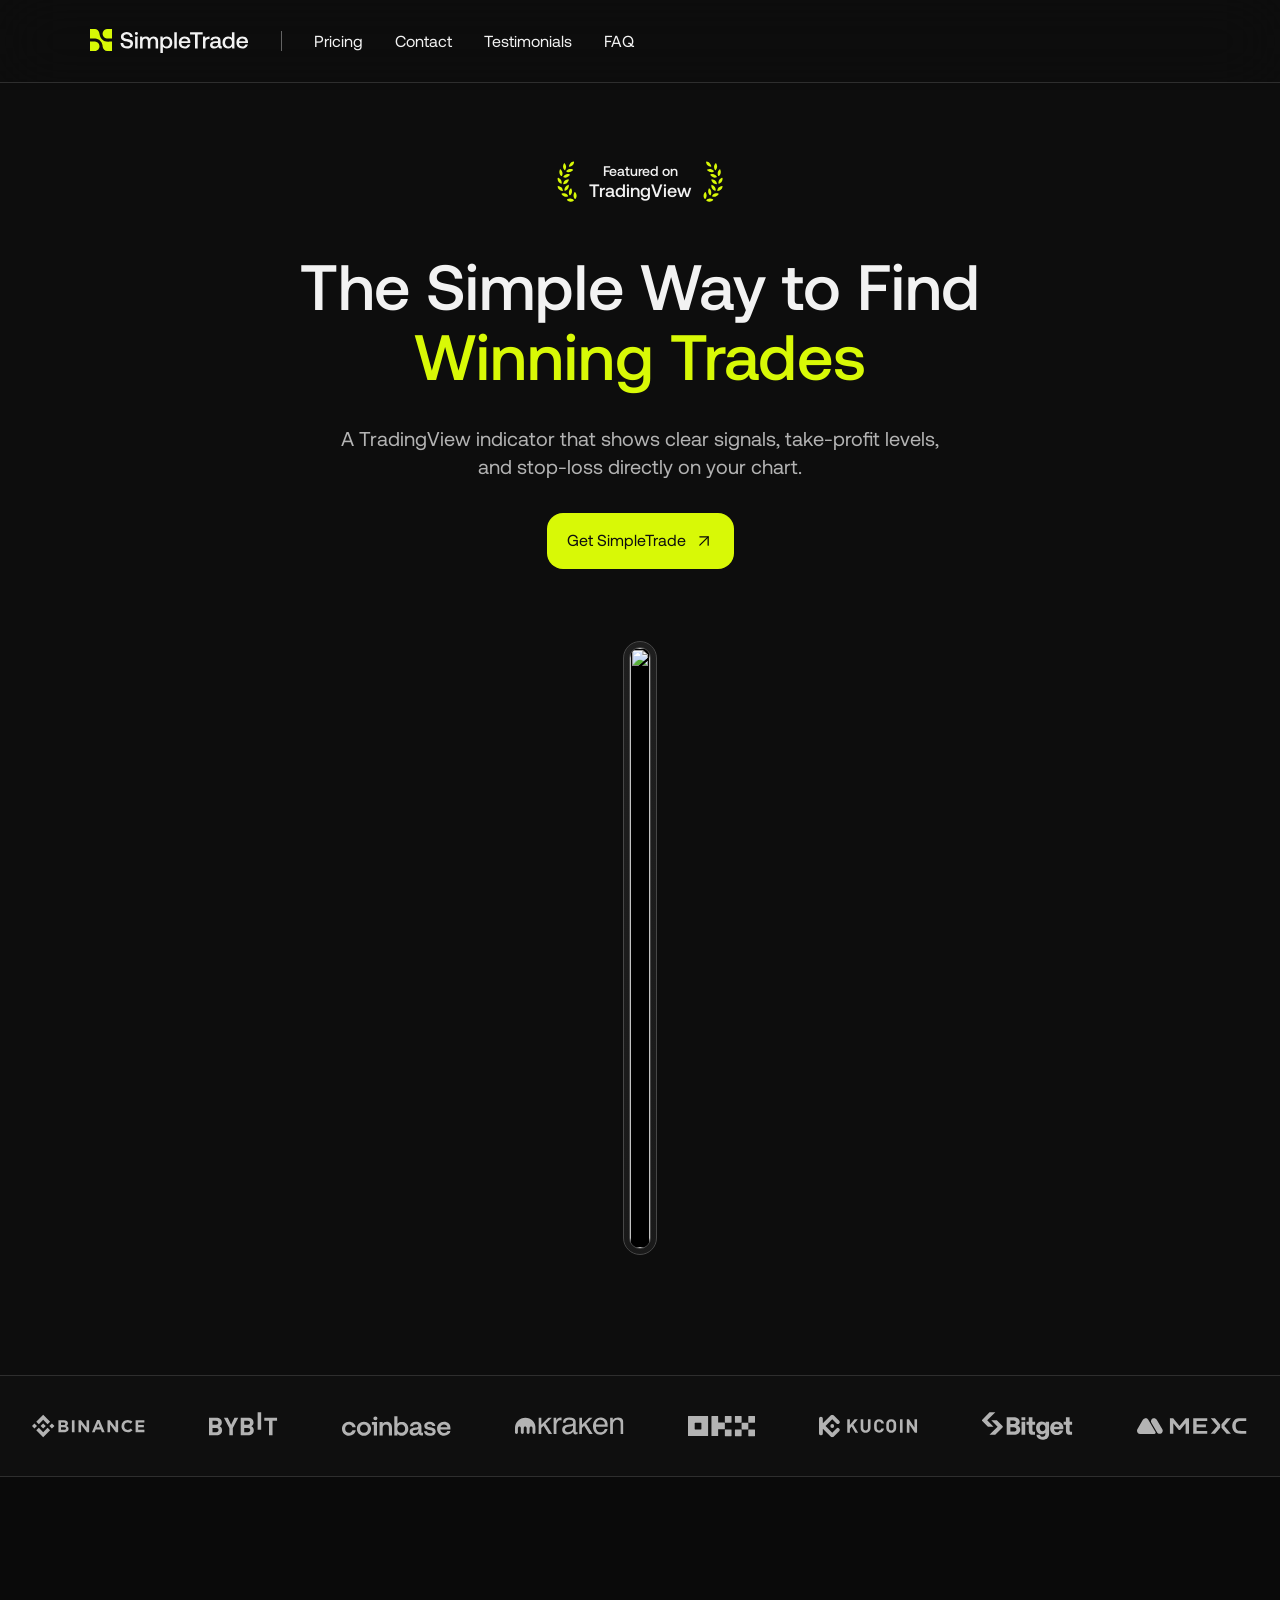
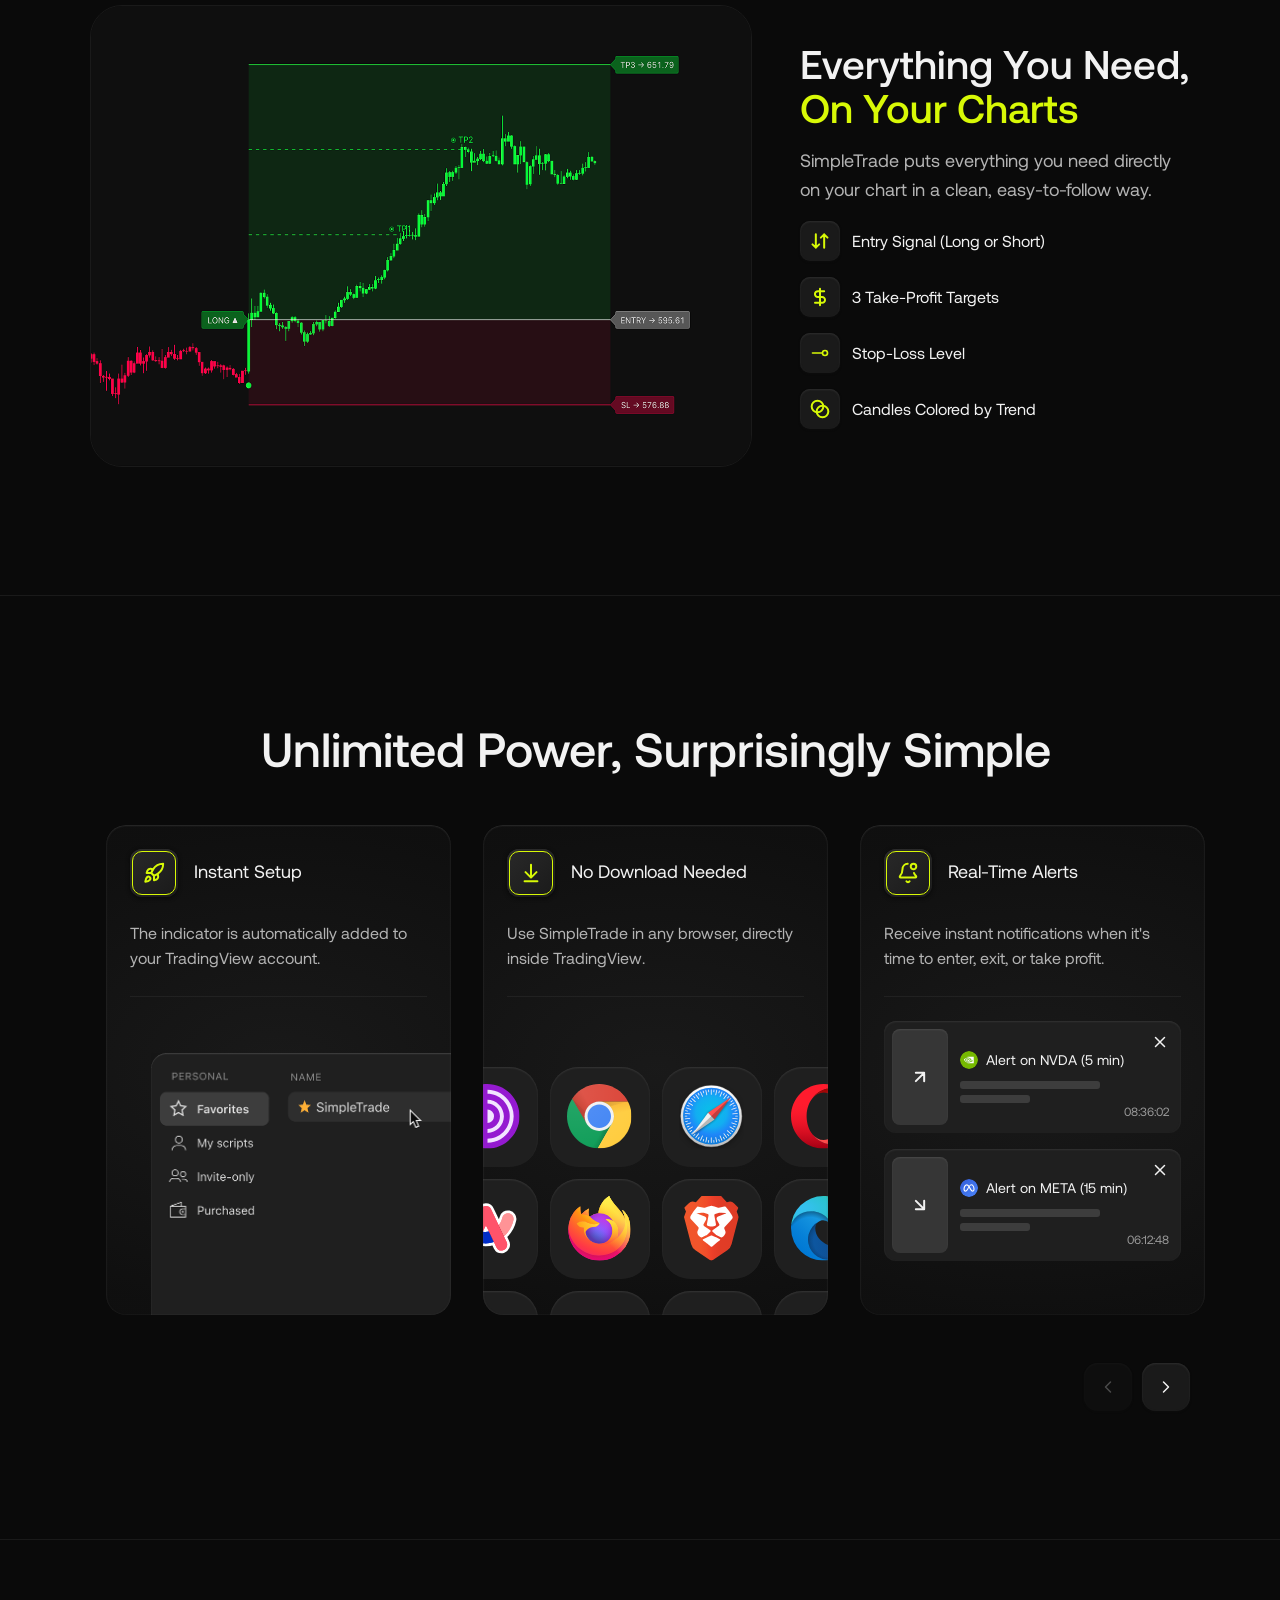
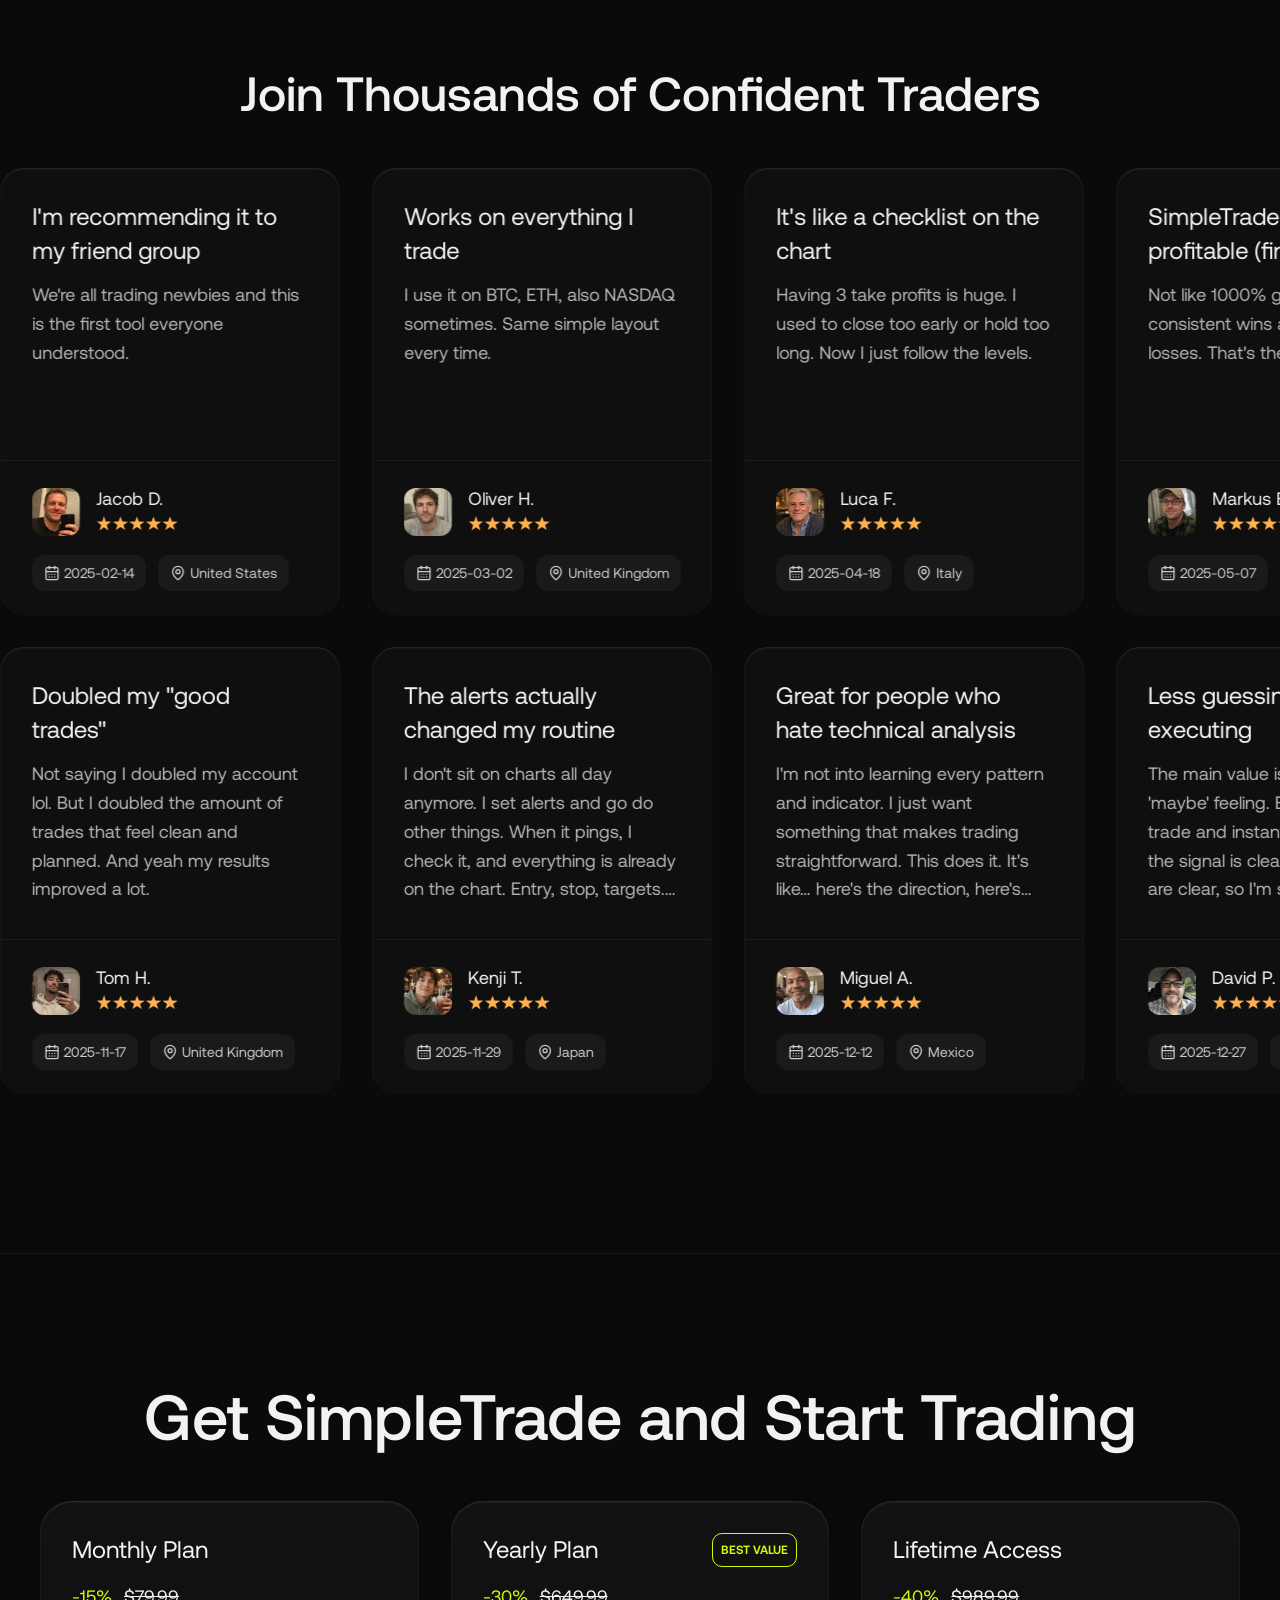
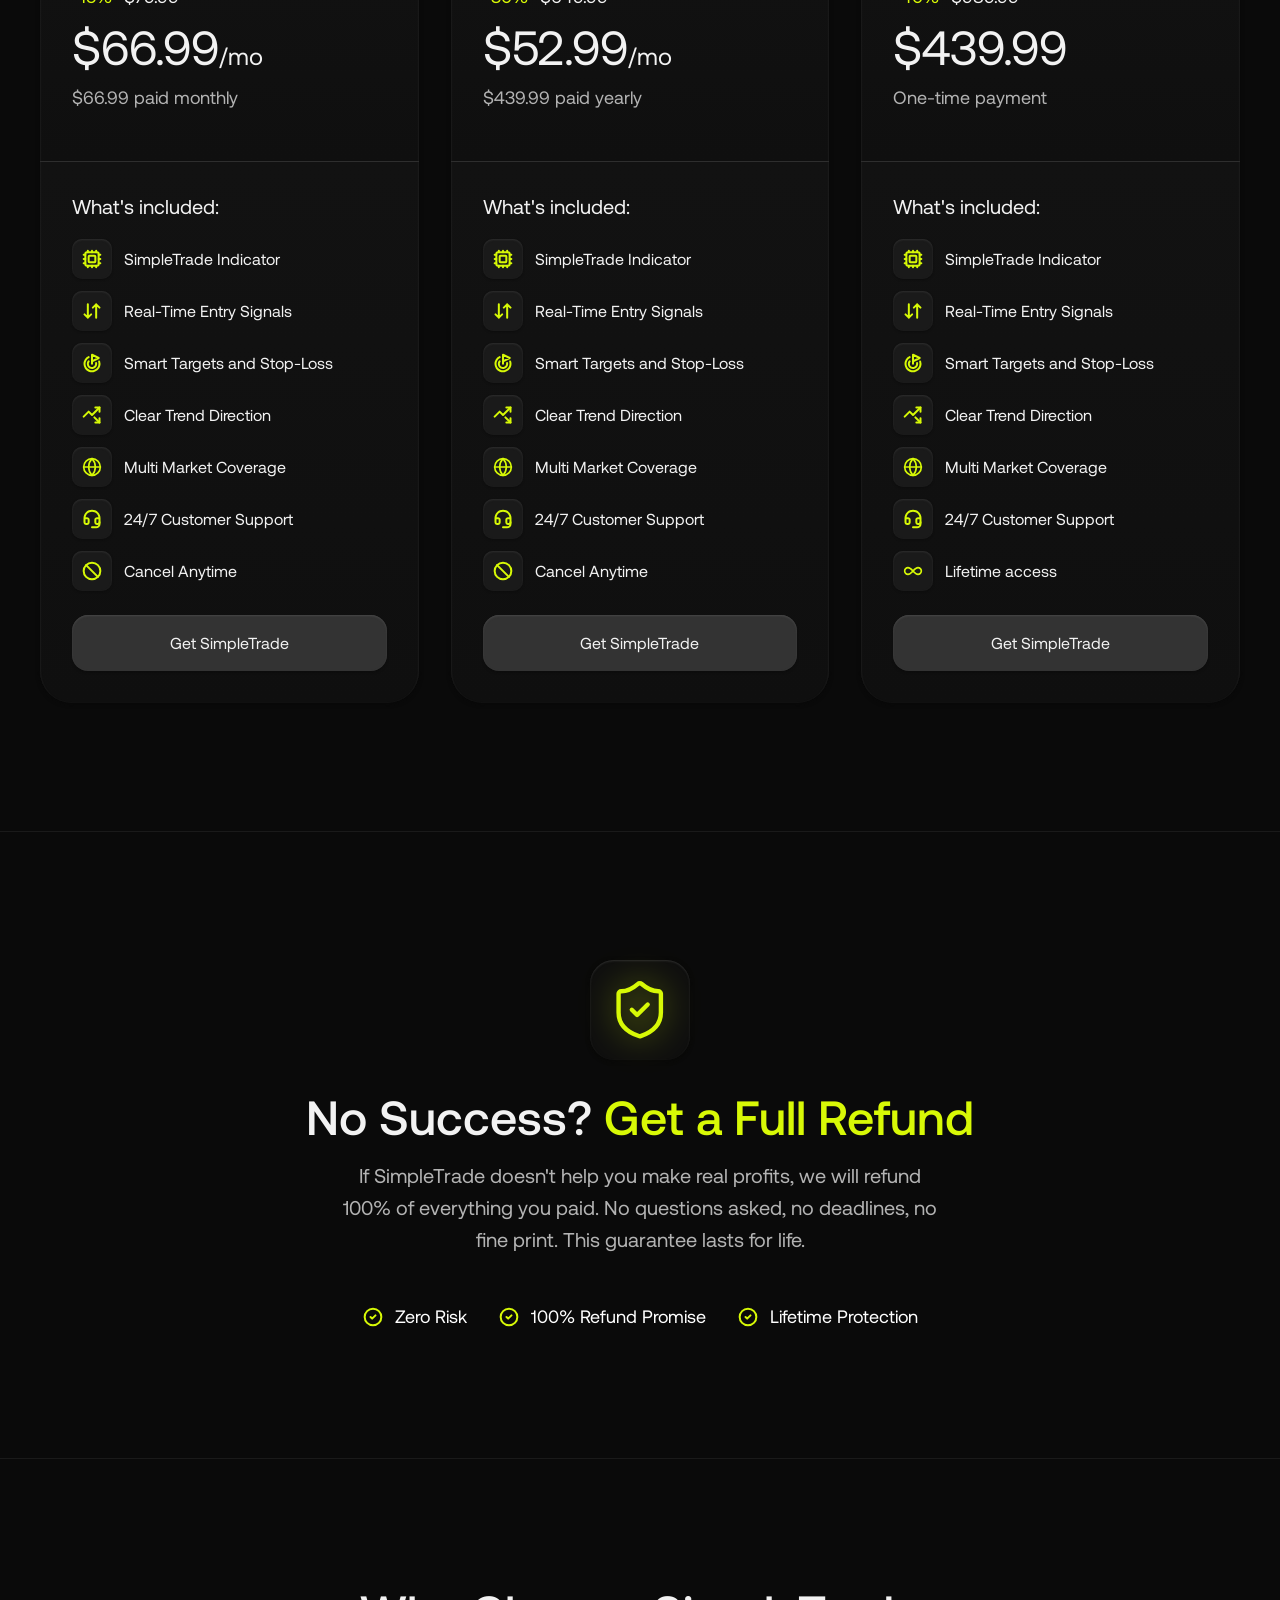
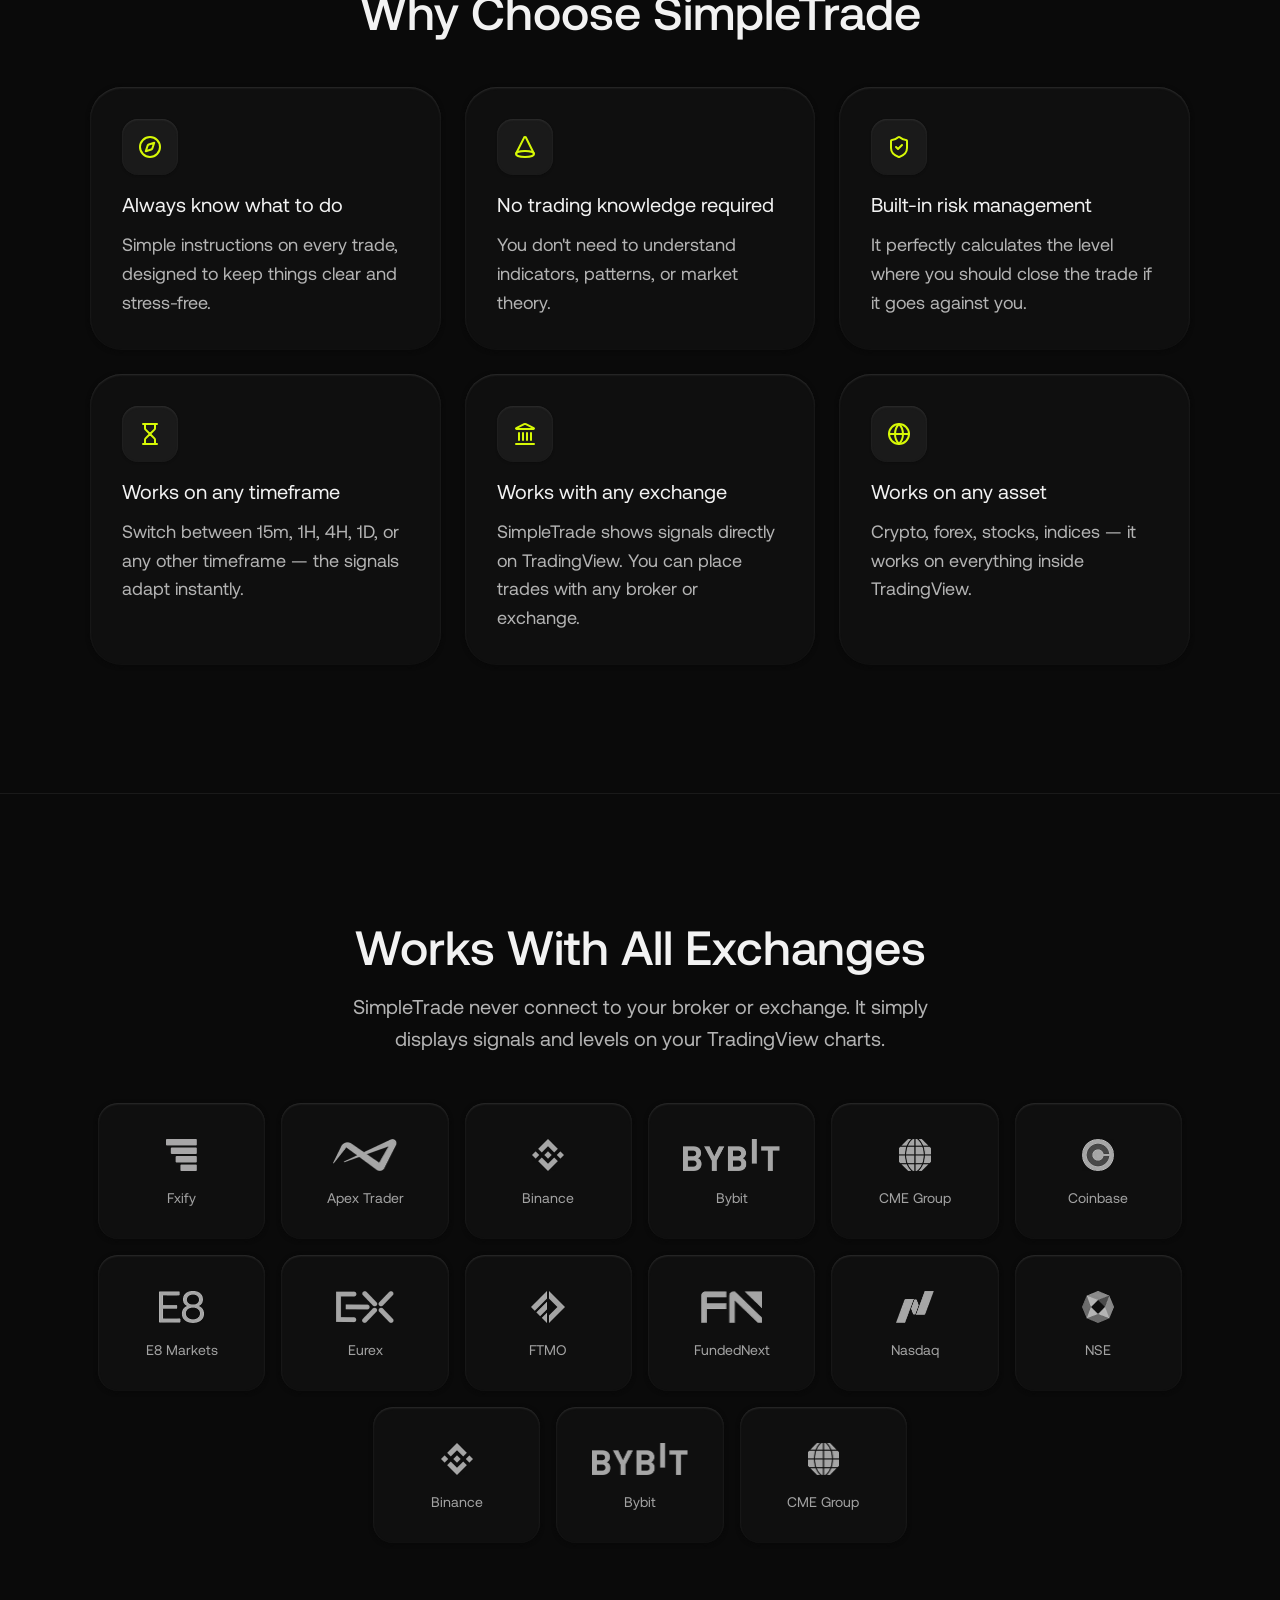
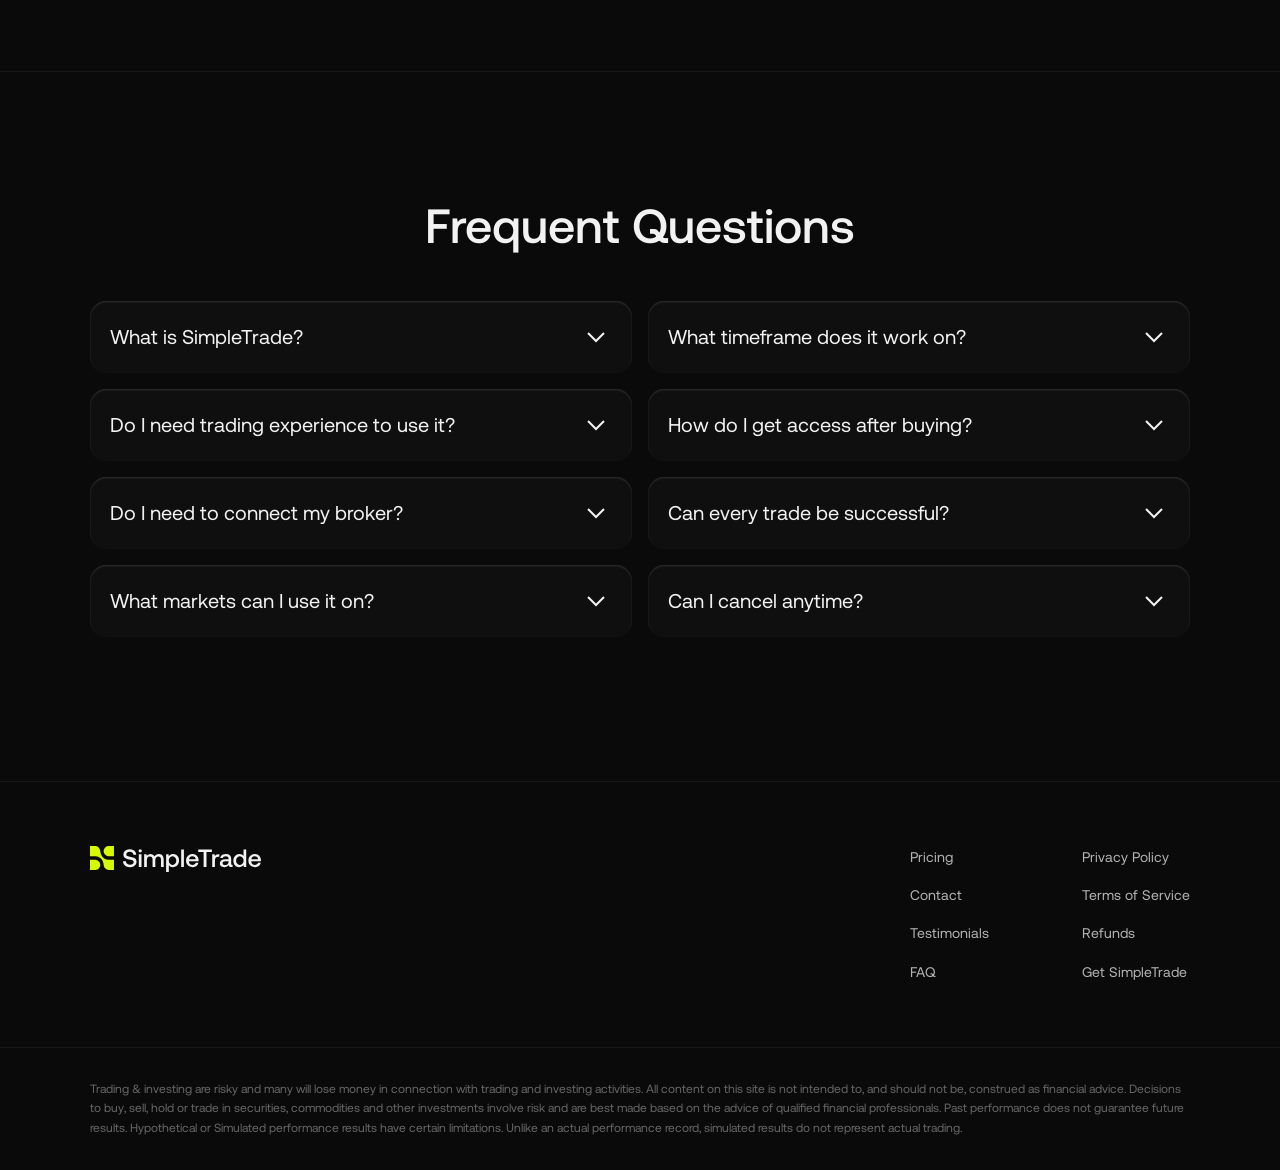
==== commit 61ff3bcb: "1" ====
--- a/index.html
+++ b/index.html
@@ -21,6 +21,21 @@
                 <a class="nav-link" href="#testimonials">Testimonials</a>
                 <a class="nav-link" href="#faq">FAQ</a>
             </div>
+
+            <!-- Hamburger -->
+            <button class="hamburger" id="hamburger" aria-label="Open menu">
+                <span></span>
+                <span></span>
+                <span></span>
+            </button>
+        </div>
+
+        <!-- Mobile Menu -->
+        <div class="mobile-menu" id="mobile-menu">
+            <a class="nav-link" href="#pricing" onclick="closeMenu()">Pricing</a>
+            <a class="nav-link" href="#contact" onclick="closeMenu()">Contact</a>
+            <a class="nav-link" href="#testimonials" onclick="closeMenu()">Testimonials</a>
+            <a class="nav-link" href="#faq" onclick="closeMenu()">FAQ</a>
             <a href="#checkout" class="get-button"><svg class="simpletrade-icon" xmlns="http://www.w3.org/2000/svg"
                     fill="none" viewBox="0 0 24 24">
                     <g fill="#D7F906" clip-path="url(#clip0_909_1960)">
@@ -35,32 +50,14 @@
                         </clipPath>
                     </defs>
                 </svg>Get SimpleTrade <img class="button-arrow" src="svg/get-arrow-white.svg"></a>
-
-            <!-- Hamburger -->
-            <button class="hamburger" id="hamburger" aria-label="Open menu">
-                <span></span>
-                <span></span>
-                <span></span>
-            </button>
-        </div>
-
-        <!-- Mobile Menu -->
-        <div class="mobile-menu" id="mobile-menu">
-            <a class="nav-link" href="#pricing" onclick="closeMenu()">PRICING</a>
-            <a class="nav-link" href="#contact" onclick="closeMenu()">CONTACT</a>
-            <a class="nav-link" href="#testimonials" onclick="closeMenu()">TESTIMONIALS</a>
-            <a class="nav-link" href="#faq" onclick="closeMenu()">FAQ</a>
-            <a href="#checkout" class="button get-button" onclick="closeMenu()"><span class="get-button-inside">GET
-                    SIMPLETRADE <img class="button-arrow" src="svg/get-arrow.svg"></span></a>
         </div>
     </section>
 
     <!-- HERO -->
     <section class="hero">
         <div class="hero-content">
-
             <div class="laurel-banner">
-                <svg class="laurel" width="44" height="44" viewBox="0 0 44 44" fill="none"
+                <svg class="laurel laurel-left" width="44" height="44" viewBox="0 0 44 44" fill="none"
                     xmlns="http://www.w3.org/2000/svg">
                     <path
                         d="M25.5306 38.6114C24.462 38.5202 23.1373 38.8157 22.2338 39.3657C21.8472 39.5888 21.7938 39.9377 22.1238 40.2331C22.9519 40.9874 24.2232 41.5578 25.309 41.6317C26.4326 41.7794 27.7762 41.429 28.6798 40.7485C28.9752 40.5442 28.994 40.2331 28.7159 39.9754C27.9066 39.2211 26.6353 38.6868 25.5306 38.6114ZM29.3979 32.3885C28.8086 33.2905 28.477 34.6152 28.5148 35.6838C28.587 36.8074 29.104 38.096 29.8222 38.8895C30.061 39.1645 30.3565 39.1645 30.5953 38.8691C31.3135 38.0221 31.7 36.6785 31.59 35.5377C31.5162 34.4691 30.9819 33.1978 30.2449 32.3508C29.9683 32.0208 29.6368 32.0381 29.3979 32.3885ZM20.3386 33.6221C19.325 33.2528 17.9438 33.2167 16.9129 33.5294C16.5075 33.6582 16.3975 33.971 16.6175 34.3402C17.2256 35.2784 18.3115 36.1442 19.325 36.512C20.3559 36.9362 21.756 36.9362 22.8058 36.4947C23.1562 36.3658 23.2473 36.0892 23.0446 35.7577C22.4553 34.818 21.3695 33.9725 20.3386 33.6221ZM25.6406 28.6124C24.8502 29.3305 24.1682 30.5091 23.9655 31.5588C23.7266 32.6635 23.8916 34.0448 24.3898 34.9845C24.5359 35.3334 24.8298 35.39 25.144 35.1684C26.0288 34.5241 26.7469 33.3267 26.9308 32.1858C27.1508 31.1361 26.9669 29.7548 26.4703 28.7601C26.3038 28.3547 25.9549 28.2997 25.6422 28.6124H25.6406ZM12.5868 26.4941C12.7345 27.5627 13.3788 28.8151 14.1708 29.5898C14.9439 30.3991 16.2136 30.9507 17.356 30.9884C17.7238 31.0072 17.9265 30.7684 17.8715 30.3991C17.6876 29.2755 17.0433 28.0781 16.2513 27.36C15.4593 26.6057 14.2446 26.0164 13.176 25.8875C12.7345 25.8325 12.5129 26.0714 12.5868 26.4941ZM23.1389 24.9117C22.0562 25.3144 21.1106 26.0169 20.4125 26.9372C19.7509 27.8015 19.3628 29.1105 19.4005 30.253C19.4366 30.6018 19.677 30.7857 20.0448 30.7307C21.1495 30.473 22.3092 29.681 22.8985 28.7224C23.5066 27.7842 23.912 26.4752 23.8382 25.391C23.8382 24.9478 23.5616 24.7624 23.1389 24.9117ZM20.0636 20.6028C19.1978 21.3021 18.4796 22.4807 18.258 23.5665C18.203 23.8981 18.3869 24.1558 18.7373 24.1747C19.8782 24.2108 21.1872 23.7142 22.0153 22.9772C22.8435 22.2591 23.5805 21.0617 23.8193 19.9947C23.8759 19.5892 23.6543 19.3127 23.2489 19.3315C22.1442 19.4242 20.8729 19.902 20.0636 20.6028ZM12.6025 18.1891C12.5074 19.3714 12.7773 20.5545 13.3756 21.5787C13.9272 22.5718 15.0146 23.4377 16.0832 23.7315C16.4132 23.8431 16.7086 23.6592 16.7448 23.2915C16.8548 22.2402 16.542 20.8967 15.9528 19.9397C15.3635 19.0188 14.3138 18.1341 13.3379 17.7475C12.9513 17.5825 12.6386 17.7475 12.6025 18.1891ZM21.0725 14.4145C20.0228 14.7822 18.9353 15.612 18.3476 16.569C18.1449 16.8644 18.2549 17.1771 18.5865 17.3232C19.6362 17.7475 21.0175 17.7475 22.0672 17.3232C23.1358 16.9194 24.2405 16.0347 24.7748 15.0965C24.9948 14.765 24.8848 14.4522 24.4793 14.3218C23.4296 14.028 22.0672 14.0468 21.0725 14.4145ZM14.8858 9.59024C14.4065 10.6022 14.2226 11.9647 14.4253 13.0332C14.628 14.1568 15.3462 15.3354 16.267 15.9985C16.542 16.2185 16.8375 16.1274 17.0213 15.7942C17.5006 14.8388 17.6656 13.4748 17.4268 12.389C17.2068 11.3204 16.5059 10.1418 15.7328 9.40482C15.4373 9.1471 15.09 9.22096 14.8858 9.59024ZM24.4055 9.11096C23.3196 9.31367 22.1222 10.013 21.4418 10.86C21.2202 11.1177 21.2752 11.432 21.5706 11.6331C22.5449 12.2051 23.9278 12.3874 25.0136 12.0935C26.0995 11.8547 27.2969 11.1365 27.9962 10.3257C28.2728 9.99567 28.2005 9.6641 27.8123 9.49753C26.739 9.03795 25.5544 8.90354 24.4055 9.11096ZM18.973 3.4381C18.3476 4.37782 17.9799 5.72296 18.0522 6.78996C18.071 7.91353 18.6242 9.18482 19.435 9.99567C19.71 10.2534 20.0228 10.2157 20.2255 9.92182C20.8336 8.9821 21.2013 7.63696 21.1102 6.56996C21.0363 5.52024 20.5382 4.26782 19.8389 3.40196C19.545 3.07196 19.2135 3.1081 18.9746 3.43967L18.973 3.4381ZM28.4755 1.5791C27.4069 1.7441 26.1922 2.38996 25.419 3.14424C24.6459 3.89853 24.0362 5.17139 23.9089 6.23839C23.8728 6.6061 24.0739 6.82767 24.4432 6.80882C25.5668 6.75382 26.8176 6.16453 27.5923 5.30024C28.3278 4.52553 28.9359 3.29196 29.1009 2.18724C29.1386 1.76296 28.917 1.5241 28.4755 1.5791Z"
@@ -71,7 +68,7 @@
                     <div class="laurel-text-bottom">TradingView</div>
                 </div>
 
-                <svg class="laurel" width="44" height="44" viewBox="0 0 44 44" fill="none"
+                <svg class="laurel laurel-right" width="44" height="44" viewBox="0 0 44 44" fill="none"
                     xmlns="http://www.w3.org/2000/svg">
                     <path
                         d="M18.6481 38.6118C17.5434 38.6856 16.2737 39.2199 15.4629 39.9758C15.1863 40.2335 15.2051 40.5462 15.499 40.7489C16.4026 41.4293 17.7461 41.7798 18.8697 41.6321C19.9383 41.5582 21.208 40.9878 22.055 40.2335C22.3866 39.9381 22.3316 39.5892 21.945 39.3676C21.043 38.8145 19.7167 38.5191 18.6481 38.6133V38.6118ZM14.7824 32.3889C14.542 32.0385 14.2104 32.0196 13.9339 32.3512C13.1984 33.1998 12.6641 34.4695 12.5903 35.5365C12.4803 36.6789 12.8669 38.0225 13.585 38.8695C13.8239 39.1649 14.1193 39.1649 14.3581 38.8883C15.0763 38.0963 15.5917 36.8078 15.6467 35.6842C15.7017 34.6156 15.3529 33.2925 14.7824 32.3889ZM23.8417 33.6225C22.8109 33.9713 21.7234 34.8183 21.1341 35.7581C20.9314 36.0881 21.0241 36.3662 21.3746 36.4951C22.4243 36.9366 23.8229 36.9366 24.8553 36.5123C25.8673 36.1446 26.9531 35.2788 27.5613 34.3406C27.7813 33.9713 27.6713 33.6586 27.2674 33.5298C26.235 33.2155 24.8553 33.2532 23.8417 33.6225ZM18.5381 28.6128C18.2081 28.2985 17.875 28.3551 17.71 28.7605C17.2119 29.7552 17.028 31.1365 17.2307 32.1862C17.4334 33.3271 18.1516 34.5245 19.0347 35.1688C19.3301 35.3888 19.6429 35.3338 19.789 34.9849C20.2871 34.0452 20.4349 32.6639 20.2133 31.5592C19.9933 30.5095 19.3301 29.3309 18.5381 28.6128ZM31.5951 26.4945C31.6674 26.0702 31.4474 25.8329 31.0059 25.8879C29.9373 26.0168 28.721 26.6061 27.9306 27.3603C27.1386 28.0785 26.4927 29.2759 26.3089 30.3995C26.2539 30.7672 26.4566 31.0076 26.8243 30.9888C27.9667 30.9511 29.238 30.3995 30.0111 29.5902C30.8031 28.8155 31.4474 27.5631 31.5951 26.4945ZM21.0241 24.9121C20.6187 24.7643 20.3421 24.9482 20.3421 25.3898C20.2699 26.4772 20.6564 27.7846 21.2819 28.7228C21.8711 29.6813 23.0309 30.4733 24.1371 30.7311C24.486 30.7861 24.7437 30.6022 24.7626 30.2518C24.8176 29.1093 24.4121 27.8019 23.7679 26.9361C23.0667 26.0119 22.1141 25.3092 21.0241 24.9121ZM24.0994 20.6032C23.3074 19.9023 22.0377 19.4246 20.9314 19.3303C20.5071 19.3146 20.306 19.5896 20.361 19.9951C20.5999 21.0636 21.3196 22.2595 22.1666 22.9776C22.9759 23.7146 24.3021 24.2112 25.4446 24.1751C25.7746 24.1562 25.9789 23.8985 25.9223 23.5669C25.6579 22.4051 25.0171 21.3632 24.0994 20.6032ZM31.5763 18.1895C31.5213 17.7495 31.2259 17.5829 30.8393 17.7495C29.8446 18.1345 28.7964 19.0192 28.2244 19.9401C27.6351 20.8971 27.3036 22.2406 27.4324 23.2903C27.4701 23.6596 27.7467 23.8435 28.0956 23.7335C29.1641 23.4381 30.25 22.5722 30.8031 21.5791C31.4015 20.5549 31.6713 19.3718 31.5763 18.1895ZM23.1063 14.4149C22.11 14.0472 20.7491 14.0283 19.6979 14.3222C19.2924 14.4511 19.1824 14.7653 19.3851 15.0969C19.9383 16.0351 21.0241 16.9198 22.11 17.3252C23.1424 17.7495 24.541 17.7495 25.5907 17.3252C25.9223 17.1775 26.015 16.8648 25.8311 16.5709C25.2419 15.6123 24.1544 14.7826 23.1047 14.4149H23.1063ZM29.2741 9.59063C29.0903 9.22134 28.7399 9.14748 28.4271 9.4052C27.6729 10.1438 26.972 11.3223 26.752 12.3893C26.5116 13.4752 26.6593 14.8392 27.1559 15.7962C27.3224 16.1262 27.6351 16.2205 27.9101 15.9989C28.8137 15.3358 29.5319 14.1572 29.7346 13.0336C29.9546 11.9651 29.7707 10.6026 29.2741 9.59063ZM19.7529 9.11134C18.6843 8.89134 17.3407 9.05634 16.3649 9.49791C15.9783 9.66448 15.8871 9.99448 16.1621 10.3261C16.8803 11.1369 18.0793 11.8551 19.1463 12.0939C20.251 12.3893 21.6323 12.2039 22.5893 11.6335C22.9036 11.4323 22.9586 11.1181 22.737 10.8603C21.9618 9.96488 20.9129 9.35012 19.7529 9.11134ZM25.2057 3.43848C24.9653 3.10848 24.6149 3.07077 24.3383 3.40234C23.639 4.26663 23.1236 5.52063 23.0686 6.57034C22.9586 7.63891 23.3263 8.98248 23.9517 9.9222C24.156 10.2161 24.4671 10.2522 24.7437 9.99448C25.5546 9.1852 26.1061 7.91391 26.1266 6.79034C26.1989 5.72177 25.8311 4.3782 25.2041 3.44005L25.2057 3.43848ZM15.7001 1.58105C15.2601 1.52605 15.037 1.76491 15.0747 2.1892C15.2397 3.29391 15.8479 4.52748 16.5833 5.30063C17.358 6.16648 18.6104 6.75577 19.734 6.81077C20.1017 6.82963 20.3044 6.60805 20.2683 6.24034C20.1394 5.17177 19.5297 3.90205 18.7393 3.1462C17.985 2.39191 16.7687 1.74763 15.7001 1.58105Z"
@@ -84,33 +81,17 @@
             <h1 class="hero-heading">The Simple Way to Find<br><span class="text-primary">Winning Trades</span></h1>
             <h5 class="hero-subheading">A TradingView indicator that shows clear signals, take-profit levels, and
                 stop‑loss directly on your chart.</h5>
-            <a href="#checkout" class="get-button"><svg class="simpletrade-icon" xmlns="http://www.w3.org/2000/svg"
-                    fill="none" viewBox="0 0 24 24">
-                    <g fill="#D7F906" clip-path="url(#clip0_909_1960)">
-                        <path
-                            d="M0 .002 5.44 0c2.042.123 3.697 1.567 4.405 3.435.423 1.117.427 2.315.722 3.468.656 2.56 2.201 4.85 4.631 5.992 2.674 1.257 5.88.61 8.756.769v10.293s-3.64.096-5.33 0c-2.544-.144-4.487-1.892-4.891-4.394-.088-.546-.073-1.106-.151-1.656-.597-4.189-3.722-7.387-7.998-7.646L0 10.263z" />
-                        <path
-                            d="m23.954 10.257-5.618.006c-1.693-.177-3.288-1.2-4.078-2.715-1.741-3.34.493-7.264 4.186-7.547l5.51.006zM0 13.659h5.402c2.435.162 4.527 2.057 4.819 4.502.36 3.022-1.88 5.612-4.892 5.795H0z" />
-                    </g>
-                    <defs>
-                        <clipPath id="clip0_909_1960">
-                            <path fill="#fff" d="M0 0h23.954v24H0z" />
-                        </clipPath>
-                    </defs>
-                </svg>Get SimpleTrade <img class="button-arrow" src="svg/get-arrow-white.svg"></a>
+            <a href="#checkout" class="get-button">Get SimpleTrade <img class="button-arrow"
+                    src="svg/get-arrow.svg"></a>
             <div class="mac-window-glow">
                 <div class="mac-window-border">
                     <div class="mac-window" id="home-video">
-                        <div class="mac-window-nav">
-                            <div class="mac-circle mac-circle--red"></div>
-                            <div class="mac-circle mac-circle--yellow"></div>
-                            <div class="mac-circle mac-circle--green"></div>
-                        </div>
-                        <img class="mac-window-video" src="img/img-test-2.png">
-                    </div>
-                </div>
-            </div>
-        </div>
+                        <img class="mac-window-video" src="img/video-to-gif.gif">
+                    </div>
+                </div>
+            </div>
+        </div>
+
     </section>
 
     <!-- EXCHANGE BAR -->
@@ -146,7 +127,7 @@
         <div class="two-column">
             <img class="two-column-img" src="img/img-test-2.png">
             <div class="two-column-right">
-                <h2>Everything You Need, <span class="text-primary">On Your Charts</span></h2>
+                <h3>Everything You Need, <span class="text-primary">On Your Charts</span></h3>
                 <p class="feature-desc">
                     SimpleTrade puts everything you need directly on your chart in a clean, easy-to-follow way.
                 </p>
@@ -183,7 +164,7 @@
     <!-- CARDS -->
     <section class="section">
         <div class="section-content cards-section-content">
-            <h2 class="section-heading"><span class="text-primary">Unlimited Power,</span> Surprisingly Simple</h2>
+            <h2 class="section-heading">Unlimited Power, Surprisingly Simple</h2>
 
             <!-- Slider viewport -->
             <div class="cards-slider-outer">
@@ -965,64 +946,57 @@
     </section>
 
 
-
-
-
-
-
-
-
-
-
-    <script>
-        (function () {
-            const slider = document.getElementById('cardsSlider');
-            const btnPrev = document.getElementById('cardsPrev');
-            const btnNext = document.getElementById('cardsNext');
-
-            if (!slider || !btnPrev || !btnNext) return;
-
-            /* One step = first card's width + the 32px gap */
-            function step() {
-                const card = slider.querySelector('.card');
-                return card ? card.offsetWidth + 32 : 377;
-            }
-
-            function updateButtons() {
-                btnPrev.disabled = slider.scrollLeft <= 0;
-                btnNext.disabled =
-                    slider.scrollLeft >= slider.scrollWidth - slider.clientWidth - 1;
-            }
-
-            btnPrev.addEventListener('click', () =>
-                slider.scrollBy({ left: -step(), behavior: 'smooth' })
-            );
-            btnNext.addEventListener('click', () =>
-                slider.scrollBy({ left: step(), behavior: 'smooth' })
-            );
-
-            slider.addEventListener('scroll', updateButtons, { passive: true });
-            window.addEventListener('resize', updateButtons);
-
-            updateButtons(); // set initial disabled state
-        })();
-    </script>
-
-
-
-
-
-
-
-
-
-
-
-
-
-
-
-
+    <!-- FOOTER -->
+    <section class="footer">
+        <div class="footer-content">
+            <img src="svg/logo.svg">
+            <div class="footer-links">
+                <div class="footer-links-column">
+                    <a class="footer-link">Pricing</a>
+                    <a class="footer-link">Contact</a>
+                    <a class="footer-link">Testimonials</a>
+                    <a class="footer-link">FAQ</a>
+                </div>
+                <div class="footer-links-column">
+                    <a class="footer-link">Privacy Policy</a>
+                    <a class="footer-link">Terms of Service</a>
+                    <a class="footer-link">Refunds</a>
+                    <a class="footer-link">Get SimpleTrade</a>
+                </div>
+
+            </div>
+        </div>
+    </section>
+
+    <!-- DISCLAIMER -->
+    <section class="disclaimer">
+        <p class="disclaimer-text">Trading & investing are risky and many will lose money in connection with trading and
+            investing activities. All
+            content on this site is not intended to, and should not be, construed as financial advice. Decisions to buy,
+            sell, hold or trade in securities, commodities and other investments involve risk and are best made based on
+            the
+            advice of qualified financial professionals. Past performance does not guarantee future results.
+
+            Hypothetical or Simulated performance results have certain limitations. Unlike an actual performance record,
+            simulated results do not represent actual trading.</p>
+    </section>
+
+
+
+
+
+
+
+
+
+
+
+
+
+
+
+
+    <script src="js/card-carousel.js"></script>
     <script src="js/nav.js"></script>
     <script src="js/faq.js"></script>
     <script src="js/reviews.js"></script>
--- a/style.css
+++ b/style.css
@@ -4,34 +4,6 @@
   font-weight: 100 900;
   font-style: normal;
   font-display: swap;
-}
-
-@font-face {
-  font-family: 'Input';
-  src: url('fonts/Input/InputSans-Thin.ttf') format('truetype');
-  font-weight: 100;
-  font-style: normal;
-}
-
-@font-face {
-  font-family: 'Input';
-  src: url('fonts/Input/InputSans-Light.ttf') format('truetype');
-  font-weight: 300;
-  font-style: normal;
-}
-
-@font-face {
-  font-family: 'Input';
-  src: url('fonts/Input/InputSans-Regular.ttf') format('truetype');
-  font-weight: 400;
-  font-style: normal;
-}
-
-@font-face {
-  font-family: 'Input';
-  src: url('fonts/Input/InputSans-Medium.ttf') format('truetype');
-  font-weight: 500;
-  font-style: normal;
 }
 
 html {
@@ -48,7 +20,7 @@
   background: var(--bg-dark);
   color: var(--text);
   padding: 0;
-  margin: 0 0 360px 0;
+  margin: 0;
 }
 
 :root {
@@ -61,7 +33,7 @@
   /* MAX-WIDTH */
   --max-w1: 1100px;
   --max-w2: 38rem;
-  --max-w3: 850px;
+  --max-w3: 950px;
 
   /* PADDING */
 
@@ -145,7 +117,8 @@
   font-family: var(--font-sans);
   font-weight: 500;
   font-size: 4rem;
-  line-height: 1;
+  line-height: 1.1;
+  letter-spacing: -2%;
 }
 
 h2 {
@@ -153,10 +126,15 @@
   font-size: 3rem;
   line-height: 1.1;
   font-weight: 500;
+  letter-spacing: -2%;
 }
 
 h3 {
   font-family: var(--font-sans);
+  font-size: 2.5rem;
+  line-height: 1.1;
+  font-weight: 500;
+  letter-spacing: -2%;
 
 }
 
@@ -227,7 +205,11 @@
 
 .flex-h {
   display: flex;
-  gap: 2rem;
+  align-items: center;
+  justify-content: center;
+  column-gap: 2rem;
+  row-gap: 1rem;
+  flex-wrap: wrap;
 }
 
 .line-h {
@@ -263,6 +245,14 @@
   max-width: var(--max-w2);
   margin: 0 auto;
 }
+
+@media (max-width: 768px) {
+  .section-subheading {
+    font-size: 1.125rem;
+  }
+}
+
+
 
 .section-content {
   padding-top: var(--padding-v);
@@ -300,15 +290,15 @@
   font-weight: 400;
   cursor: pointer;
   font-size: 1rem;
-  background: var(--bg-light);
-  color: var(--text);
+  background: var(--primary);
+  color: var(--bg);
   height: 56px;
-  box-shadow: var(--highlight);
-  transition: background-color var(--transition-f);
+  transition: background-color var(--transition-f), box-shadow var(--transition-s);
 }
 
 .get-button:hover {
-  background: hsl(0, 0%, 8%);
+  box-shadow: 0px 0px 32px hsla(68, 95%, 50%, .75);
+  ;
 }
 
 .get-button:active {
@@ -400,7 +390,7 @@
   display: flex;
   justify-content: center;
   align-items: center;
-  background: hsla(0, 0%, 0%, .2);
+  border-bottom: solid .5px var(--border-muted);
   backdrop-filter: blur(32px);
   z-index: 9999;
   height: 70px;
@@ -423,7 +413,7 @@
 .left-nav {
   display: flex;
   align-items: center;
-  gap: 1.5rem;
+  gap: 2rem;
 }
 
 .nav-line {
@@ -496,7 +486,7 @@
 @media (max-width: 768px) {
 
   .nav-wrapper {
-    min-height: 64px;
+    min-height: 70px;
   }
 
   .left-nav .nav-link,
@@ -528,6 +518,7 @@
   align-items: center;
   position: relative;
   background: #0D0D0D;
+  overflow: hidden;
 }
 
 
@@ -559,6 +550,12 @@
   font-size: 1.25rem;
 }
 
+@media (max-width: 768px) {
+  .hero-subheading {
+    font-size: 1.125rem;
+  }
+}
+
 
 
 /*--------LAUREL BANNER--------*/
@@ -566,6 +563,8 @@
 .laurel-banner {
   display: flex;
   align-items: center;
+  cursor: default;
+  margin-bottom: 16px;
 }
 
 .laurel-text {
@@ -576,6 +575,11 @@
   align-items: center;
   justify-content: center;
   gap: .25rem;
+  transition: color var(--transition-s);
+}
+
+.laurel-banner:hover .laurel-text {
+  color: var(--text);
 }
 
 .laurel-text-top {
@@ -587,6 +591,27 @@
 .laurel-text-bottom {
   font-size: 1.125rem;
   font-weight: 500;
+}
+
+.laurel {
+  transition: transform var(--transition-s);
+}
+
+.laurel path {
+  transition: fill var(--transition-s);
+  fill: var(--primary);
+}
+
+.laurel-banner:hover .laurel path {
+  fill: var(--primary);
+}
+
+.laurel-banner:hover .laurel-left {
+  transform: scale(1.05) translateX(-4px);
+}
+
+.laurel-banner:hover .laurel-right {
+  transform: scale(1.05) translateX(4px);
 }
 
 /*--------ACTIVE TRADERS--------*/
@@ -660,7 +685,7 @@
   background: linear-gradient(to bottom, hsl(0, 0%, 12%), hsl(0, 0%, 10%));
   border: solid 1px var(--border);
   padding: 5px;
-  border-radius: 32px;
+  border-radius: 48px;
   margin-top: 40px;
 }
 
@@ -670,7 +695,7 @@
 }
 
 .mac-window {
-  border-radius: 30px;
+  border-radius: 44px;
   border: solid 1px var(--border);
   overflow: hidden;
 }
@@ -710,6 +735,7 @@
 
 .mac-window-video {
   width: 100%;
+  height: 600px;
   display: block;
   background: black;
 }
@@ -937,7 +963,7 @@
   background: var(--bg);
   transition: var(--transition-f);
   margin-bottom: 1rem;
-  box-shadow: var(--depth);
+  box-shadow: var(--highlight);
 }
 
 
@@ -1262,6 +1288,7 @@
   position: relative;
   overflow: hidden;
   margin: 0 auto;
+  background: var(--bg);
   border-top: var(--border-muted) 0.5px solid;
   border-bottom: var(--border-muted) 0.5px solid;
 }
@@ -1292,6 +1319,7 @@
 .check-feature p {
   color: white;
   font-size: 1.125rem;
+  line-height: 1.4;
 }
 
 .check-icon {
@@ -1349,15 +1377,13 @@
   padding-bottom: var(--padding-v);
   padding-left: var(--padding-h);
   padding-right: var(--padding-h);
-  display: grid;
-  grid-template-columns: minmax(0, 580px) 1fr;
+  display: flex;
   align-items: center;
   margin: 0 auto;
   gap: 48px;
   max-width: var(--max-w1);
 }
 
-
 .two-column-left {}
 
 .two-column-right {
@@ -1367,28 +1393,24 @@
 }
 
 .two-column-img {
-  width: 100%;
+  width: 60%;
   border-radius: 32px;
   border: solid 1px var(--gray-10);
 }
 
-
-
-
-
-
-
-
-
-
-
-
-
-
-
-
-
-
+@media (max-width: 768px) {
+  .two-column {
+    flex-direction: column;
+  }
+
+  .two-column-right {
+    width: 100%;
+  }
+
+  .two-column-img {
+    width: 100%;
+  }
+}
 
 /* CARDS */
 
@@ -1890,6 +1912,7 @@
   align-self: flex-end;
   /* left-align under the first card */
   margin-top: -4px;
+  padding-right: 1rem;
 }
 
 .cards-arrow {
@@ -1931,4 +1954,69 @@
 
 .section--overflow {
   overflow: visible;
+}
+
+
+
+
+/* FOOTER */
+
+.footer {
+  max-width: 100vw;
+  overflow: hidden;
+  border-bottom: solid 1px var(--gray-10);
+}
+
+.footer-content {
+  max-width: var(--max-w1);
+  padding-right: var(--padding-h);
+  padding-left: var(--padding-h);
+  padding-top: 64px;
+  padding-bottom: 64px;
+  margin: 0 auto;
+  display: flex;
+  justify-content: space-between;
+  align-items: flex-start;
+  gap: 2rem;
+}
+
+.footer-link {
+  color: var(--text-muted);
+  font-size: .875rem;
+  cursor: pointer;
+  width: fit-content;
+  transition: color var(--transition-f);
+}
+
+.footer-link:hover {
+  color: var(--text);
+}
+
+.footer-links {
+  display: grid;
+  grid-template-columns: 1fr 1fr;
+  gap: 4rem;
+}
+
+.footer-links-column {
+  display: flex;
+  flex-direction: column;
+  gap: 1rem;
+}
+
+
+/* DISCLAIMER */
+
+.disclaimer {
+  padding-left: var(--padding-h);
+  padding-right: var(--padding-h);
+  padding-top: 2rem;
+  padding-bottom: 2rem;
+}
+
+.disclaimer-text {
+  margin: 0 auto;
+  font-size: .75rem;
+  color: var(--gray-40);
+  max-width: var(--max-w1);
 }
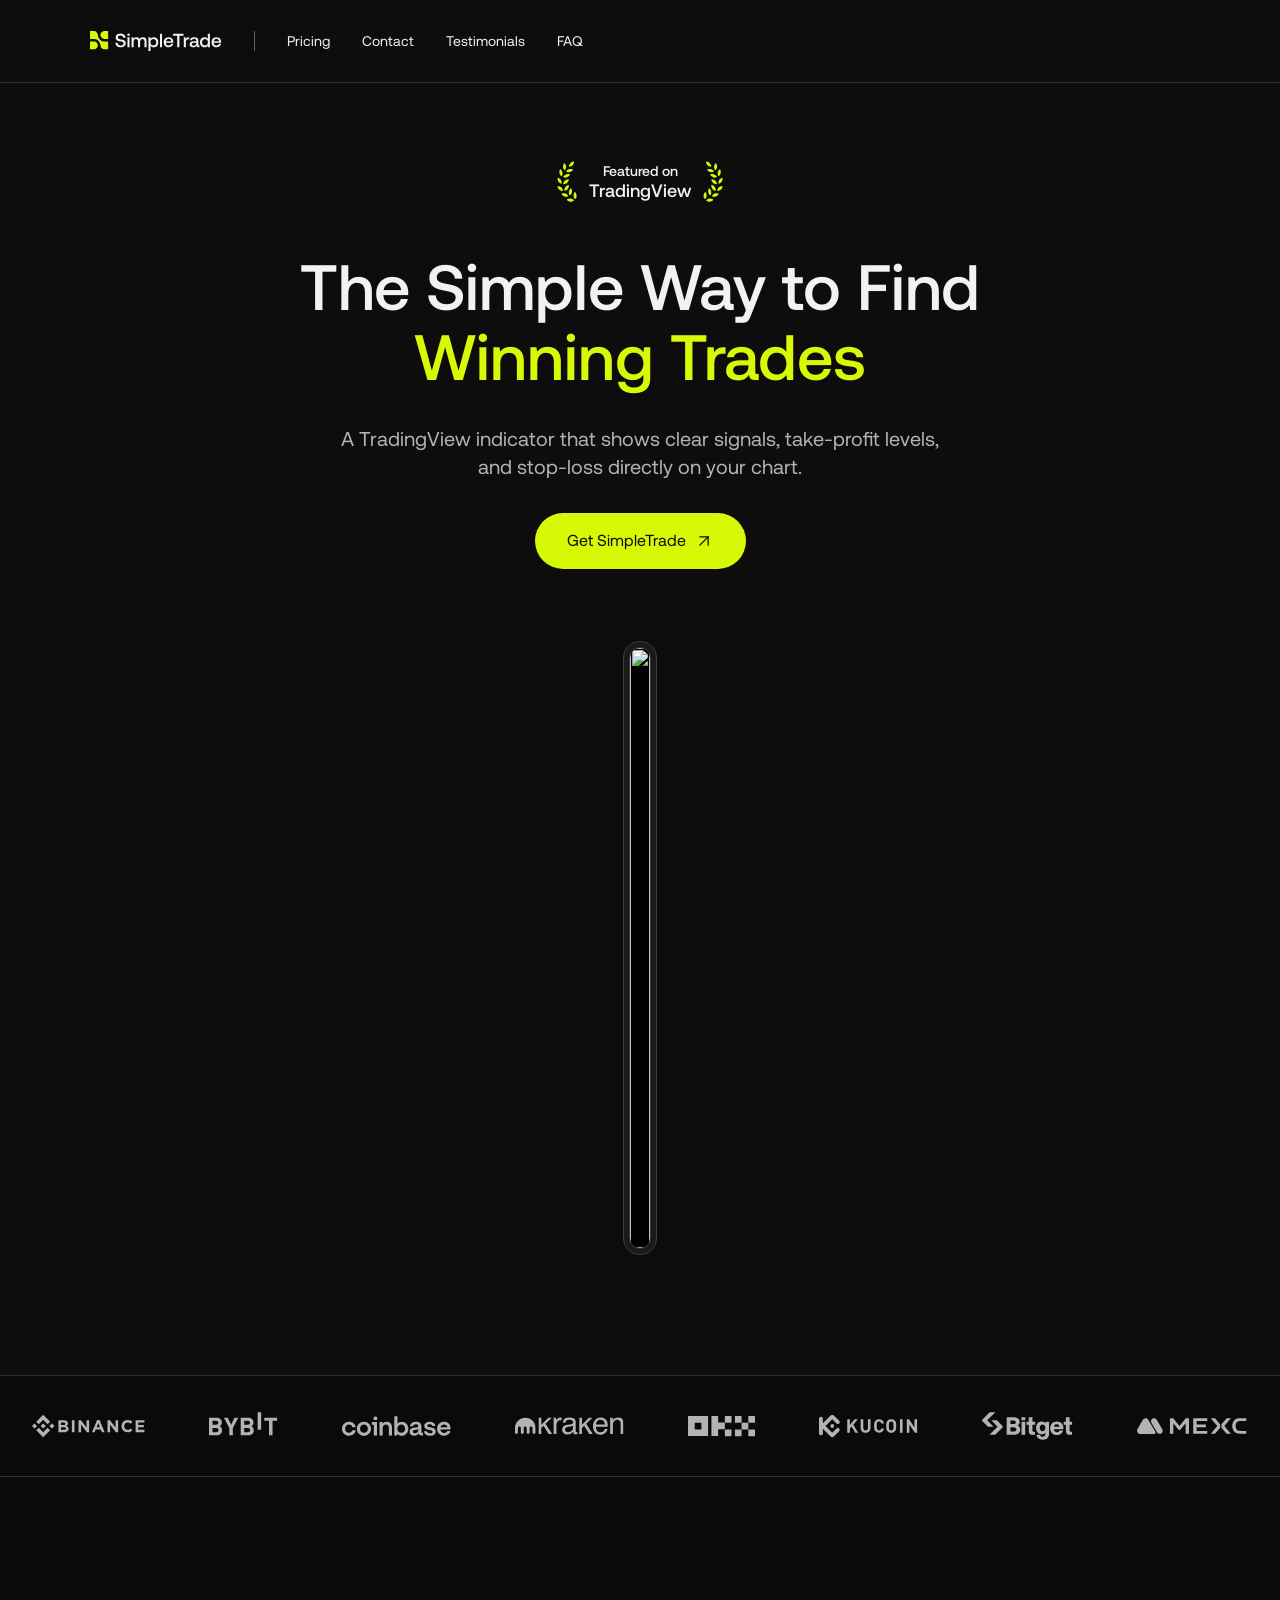
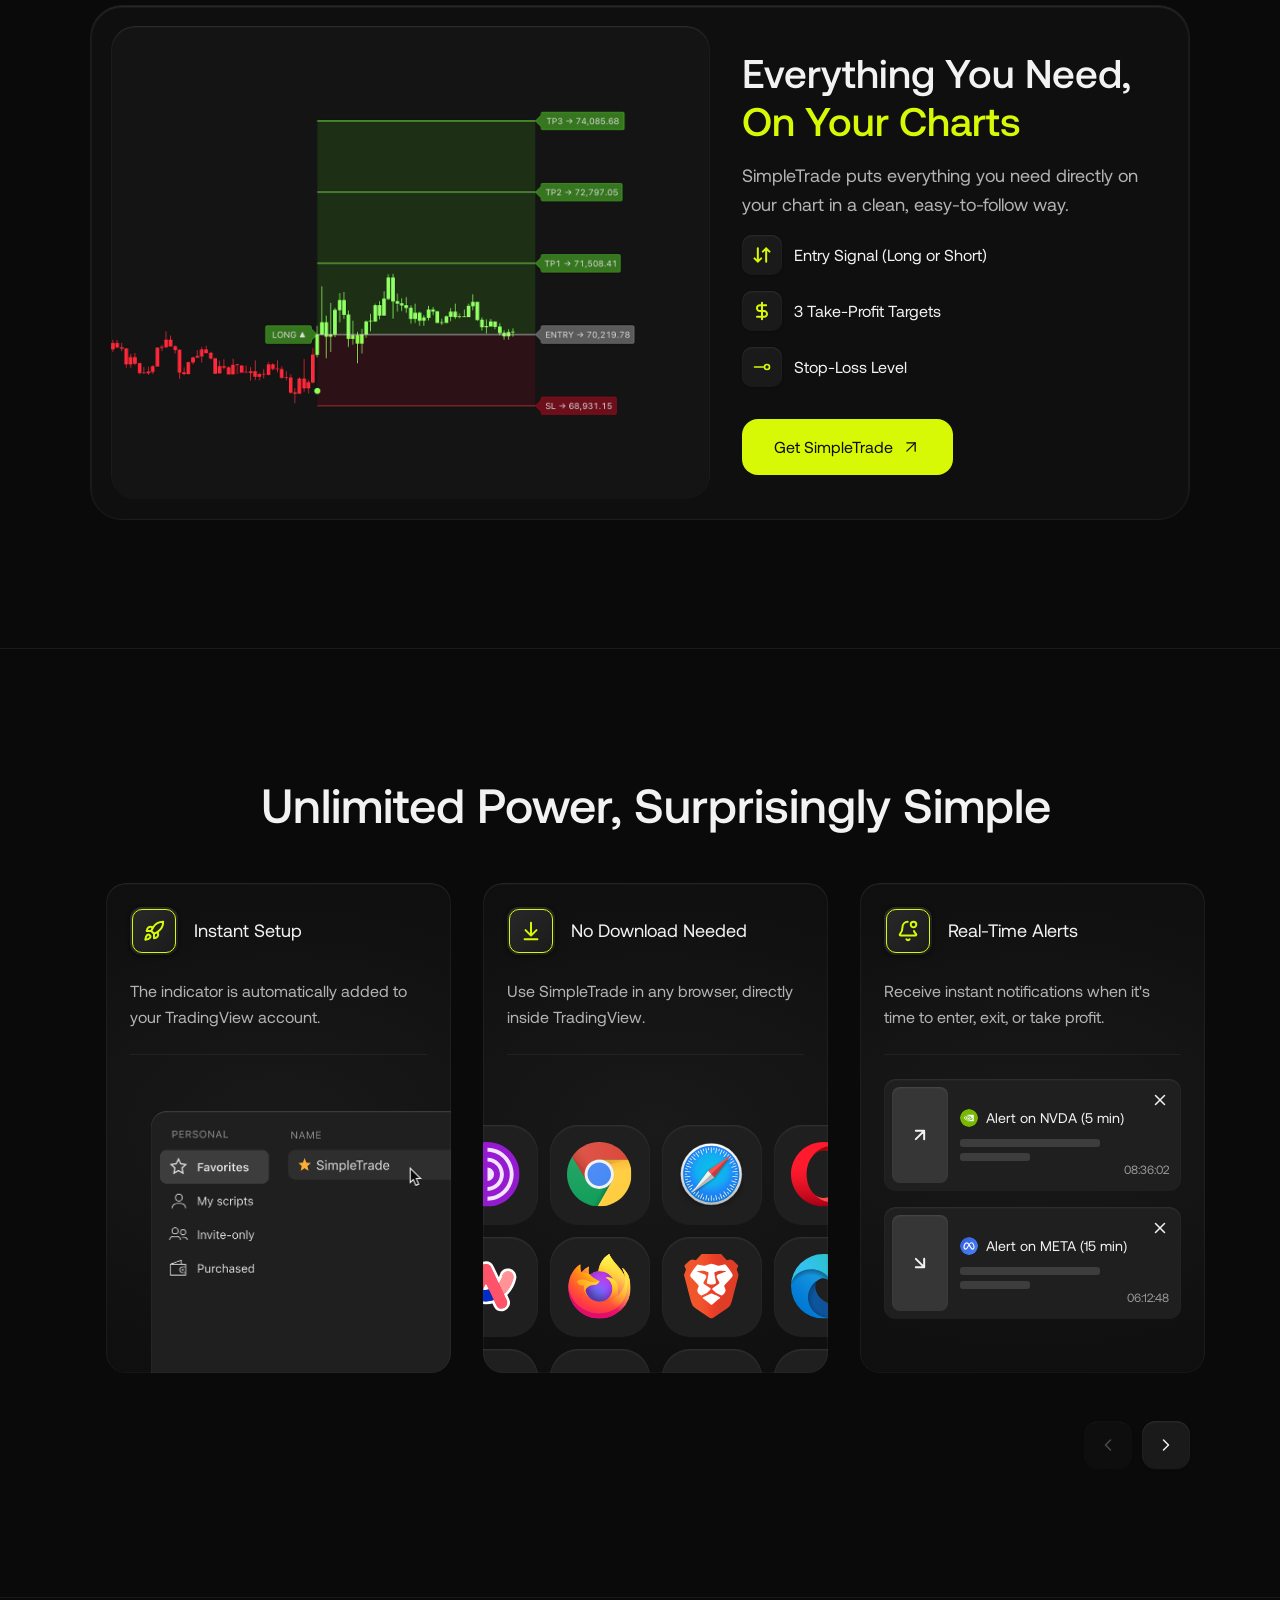
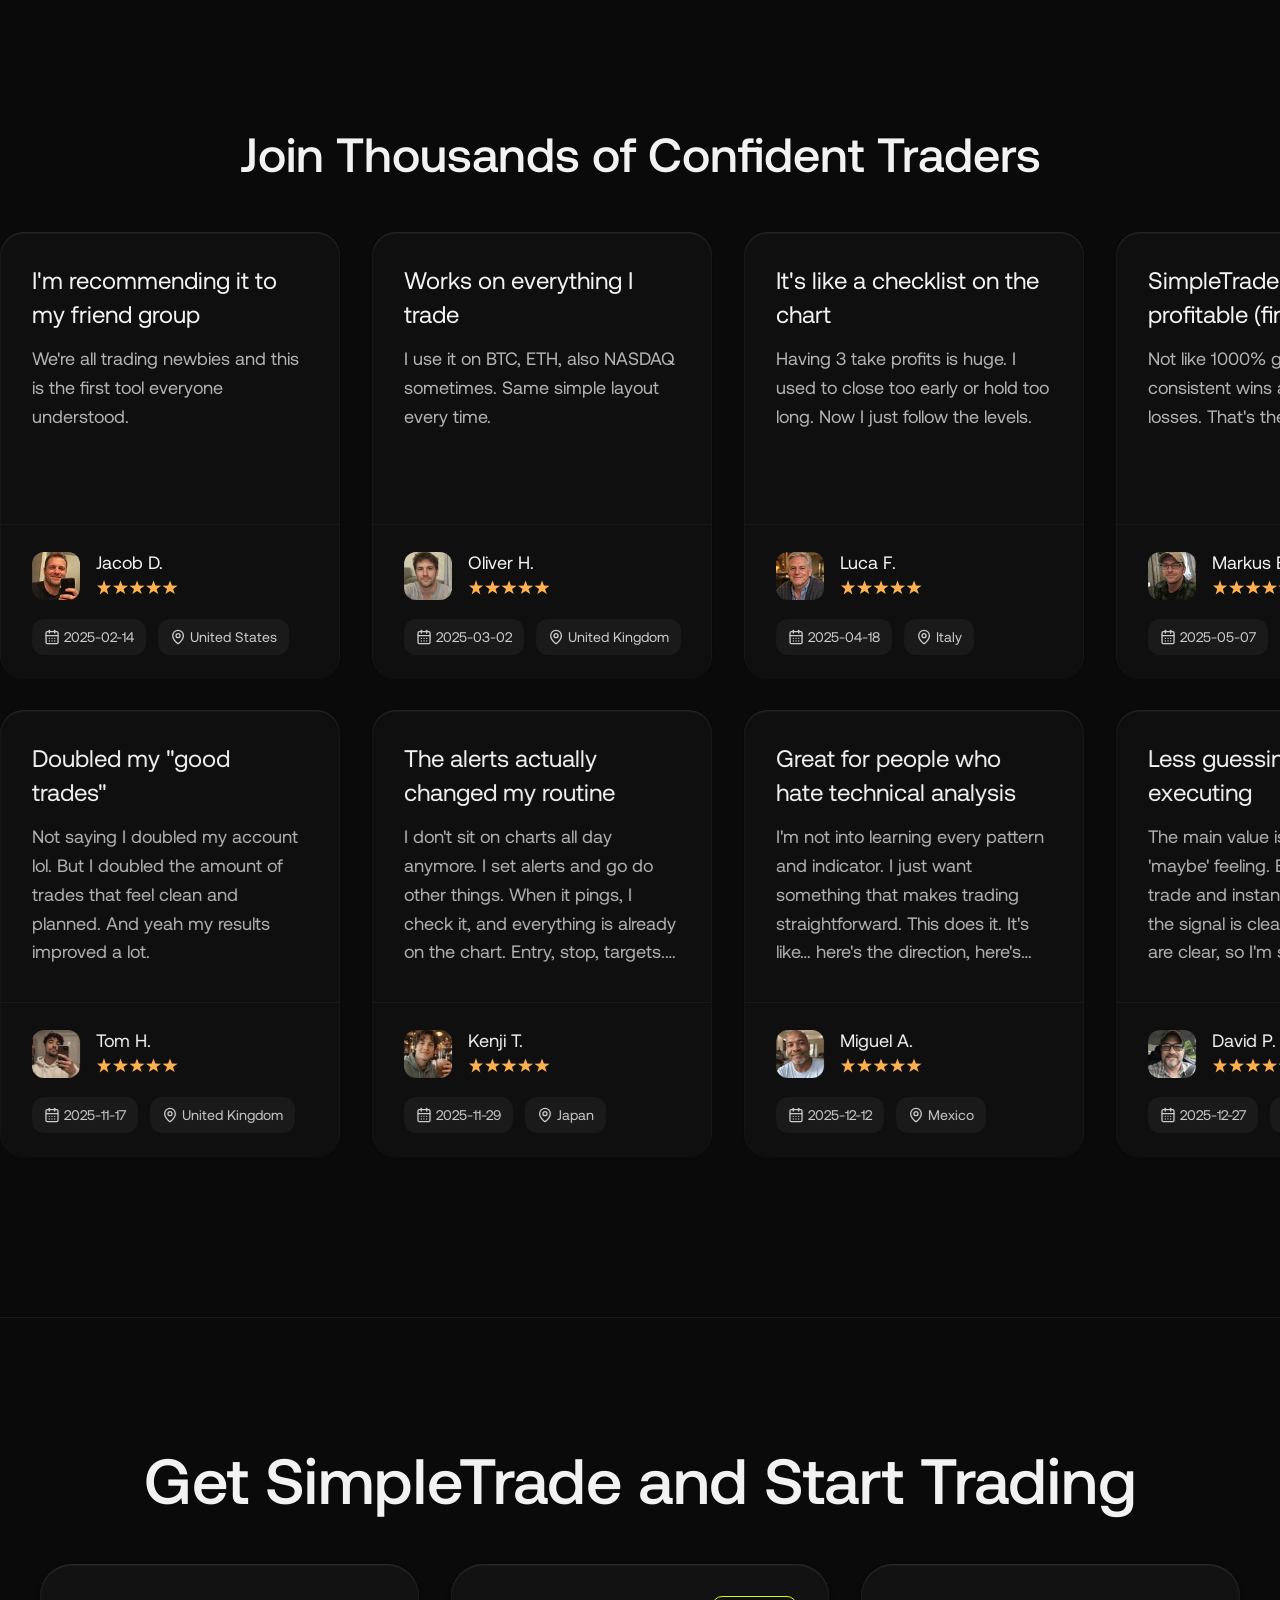
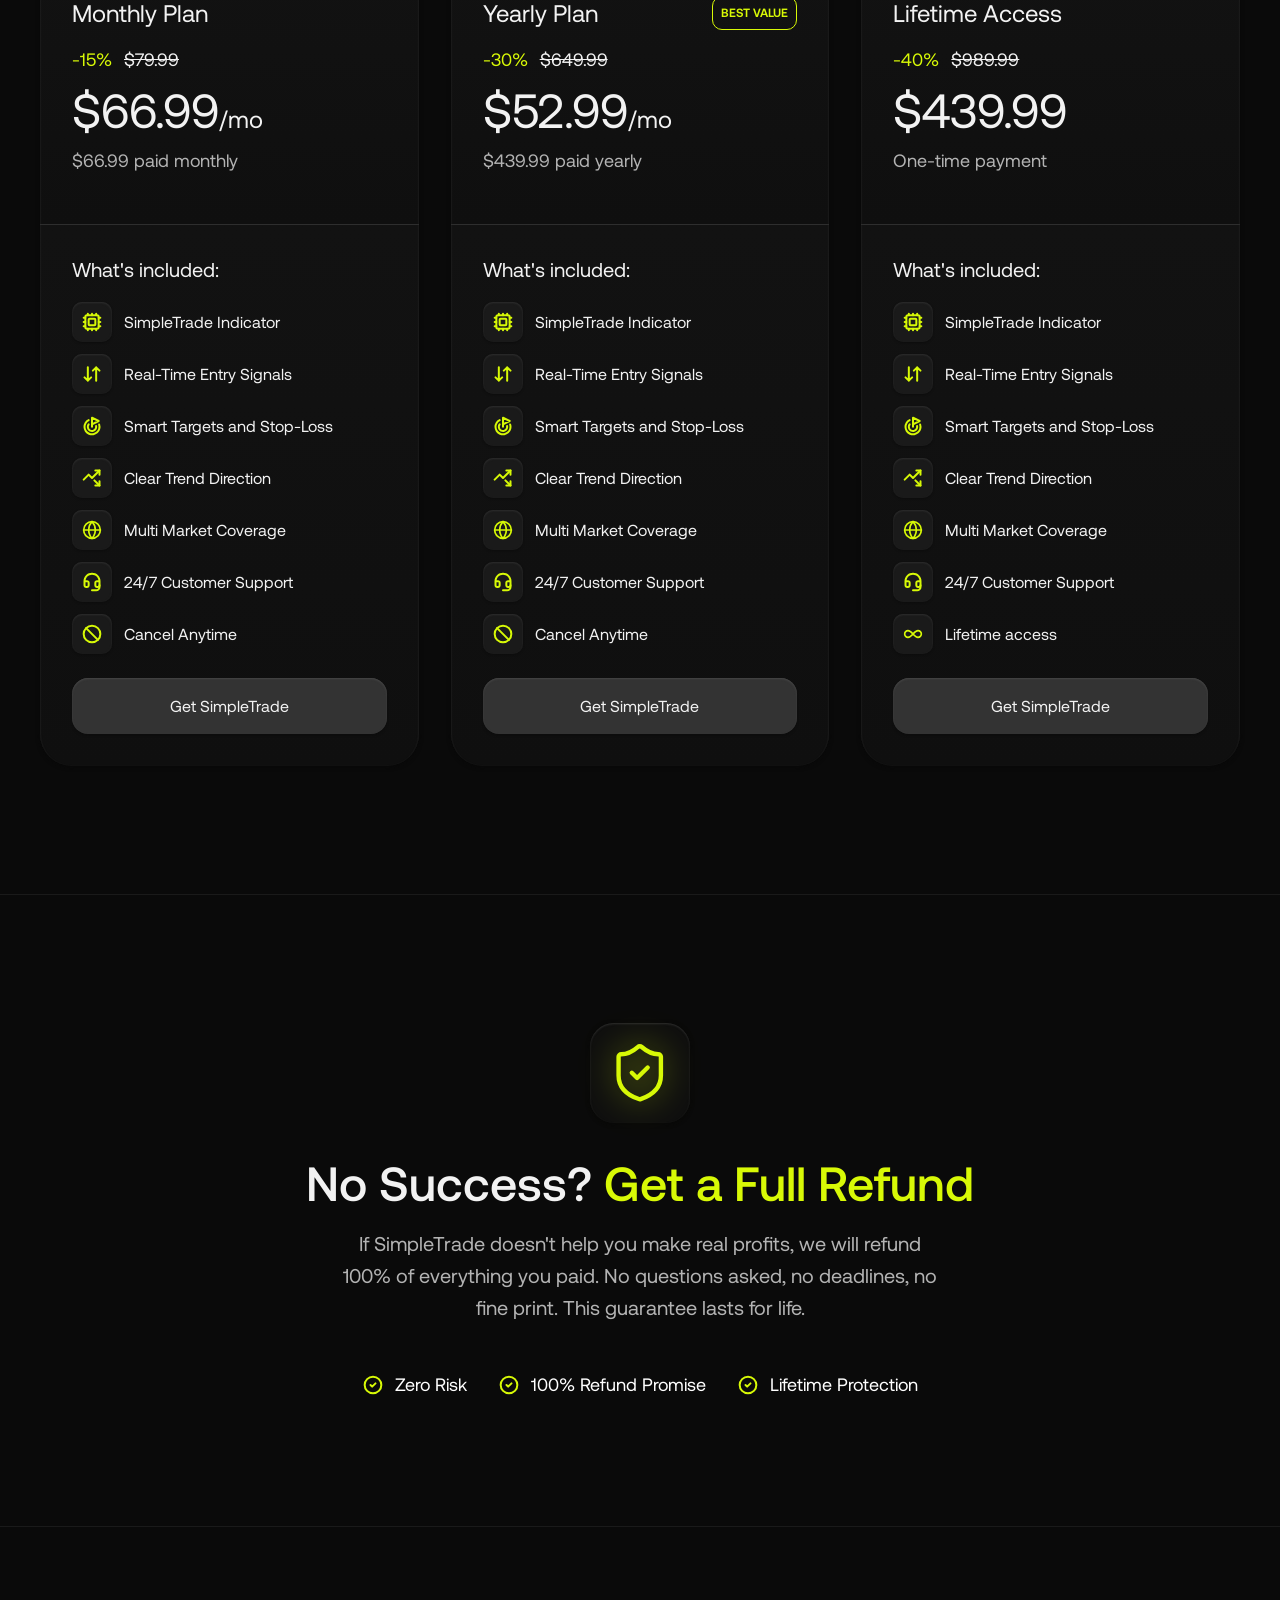
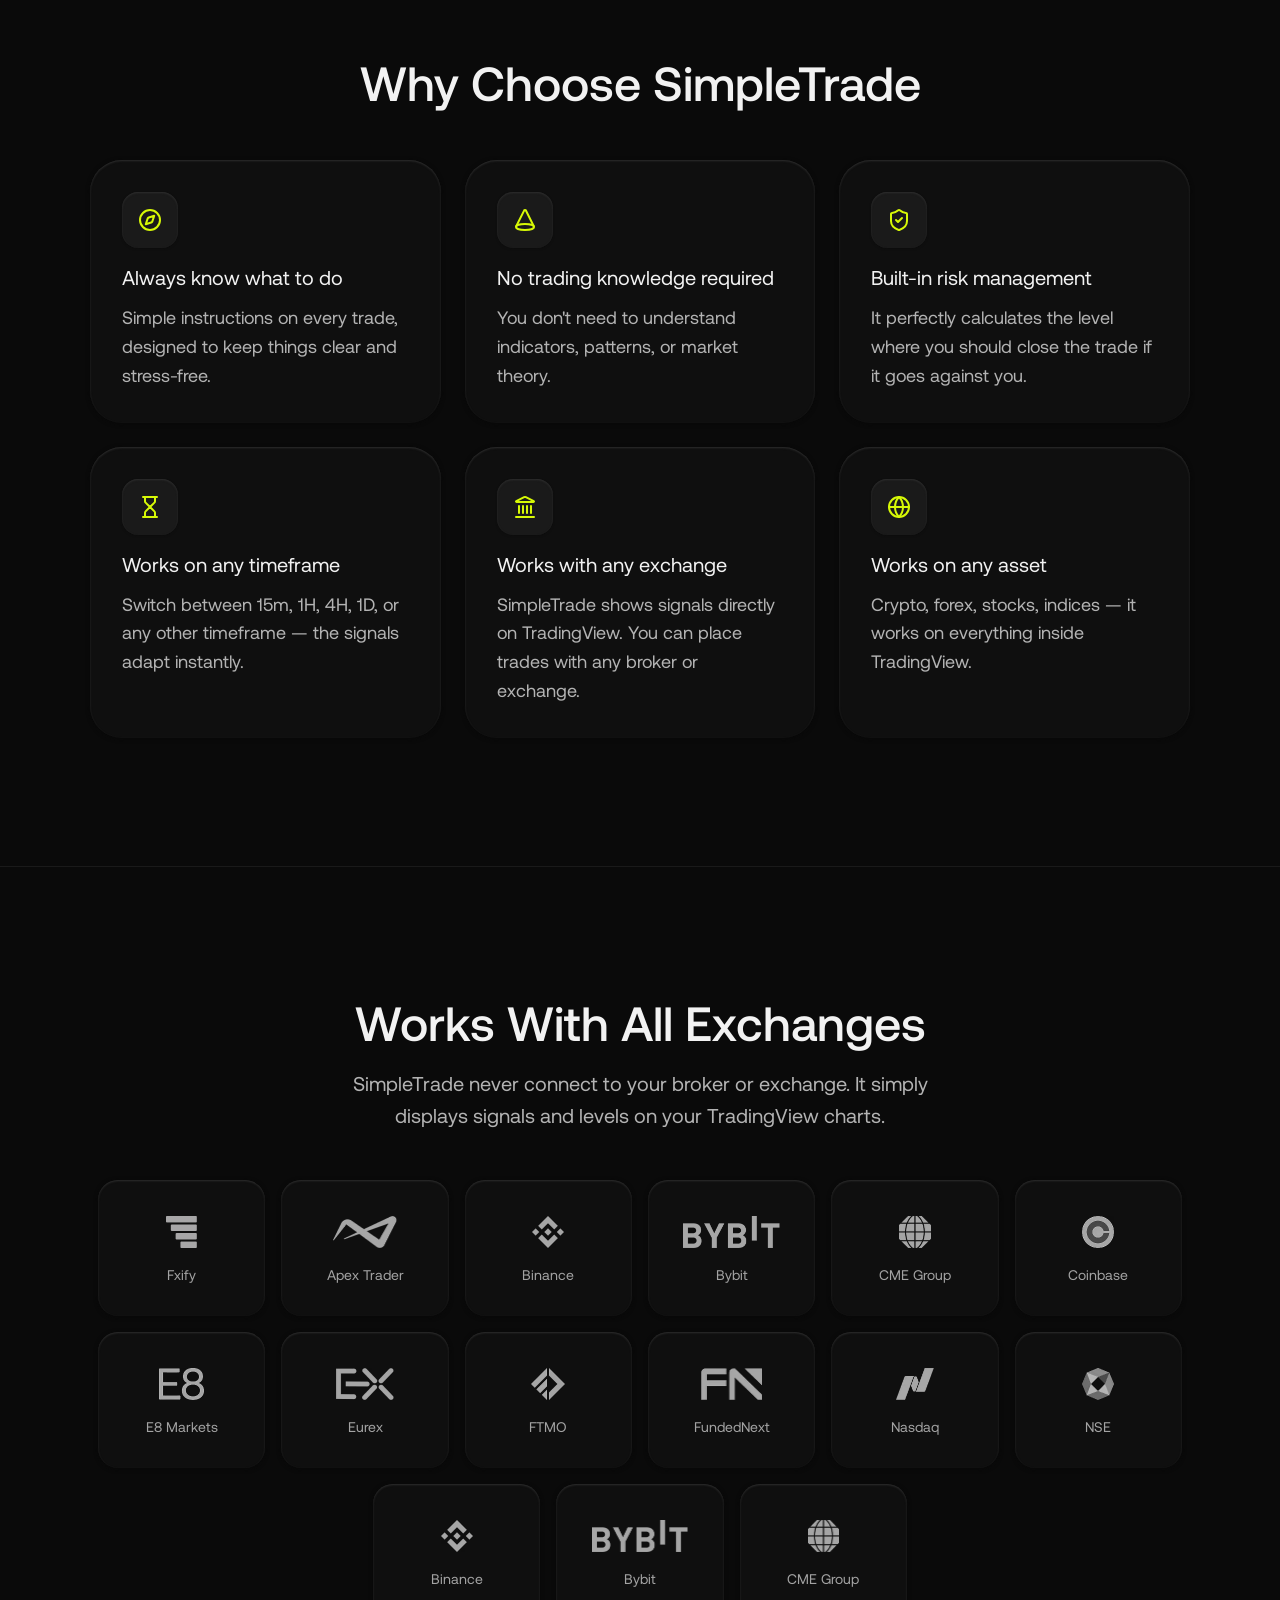
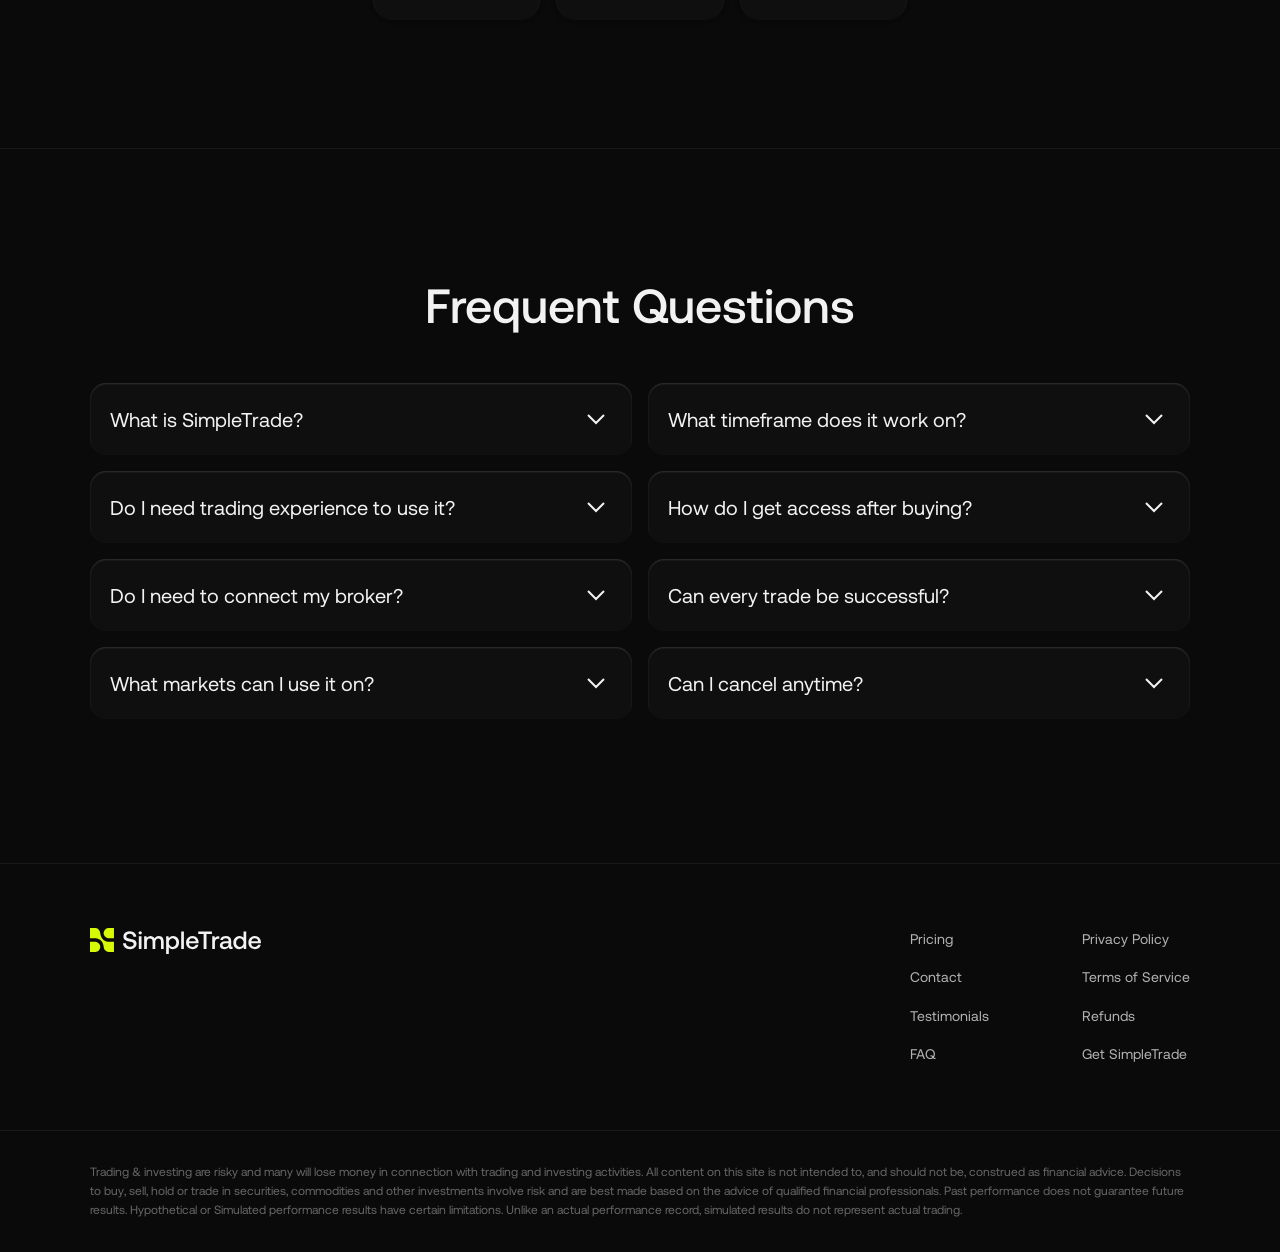
==== commit 84173b87: "1" ====
--- a/index.html
+++ b/index.html
@@ -124,39 +124,38 @@
 
     <!-- TWO-COLUMN-IMAGE -->
     <section class="section">
-        <div class="two-column">
-            <img class="two-column-img" src="img/img-test-2.png">
-            <div class="two-column-right">
-                <h3>Everything You Need, <span class="text-primary">On Your Charts</span></h3>
-                <p class="feature-desc">
-                    SimpleTrade puts everything you need directly on your chart in a clean, easy-to-follow way.
-                </p>
-                <div class="plan-feature">
-                    <div class="plan-icon-wrap">
-                        <img class="plan-icon" src="svg/arrows.svg" alt="">
-                    </div>
-                    <div class="plan-feature-text">Entry Signal (Long or Short)</div>
-                </div>
-                <div class="plan-feature">
-                    <div class="plan-icon-wrap">
-                        <img class="plan-icon" src="svg/dollar.svg" alt="">
-                    </div>
-                    <div class="plan-feature-text">3 Take-Profit Targets</div>
-                </div>
-                <div class="plan-feature">
-                    <div class="plan-icon-wrap">
-                        <img class="plan-icon" src="svg/line-dot.svg" alt="">
-                    </div>
-                    <div class="plan-feature-text">Stop-Loss Level</div>
-                </div>
-                <div class="plan-feature">
-                    <div class="plan-icon-wrap">
-                        <img class="plan-icon" src="svg/blend.svg" alt="">
-                    </div>
-                    <div class="plan-feature-text">Candles Colored by Trend</div>
-                </div>
-            </div>
-
+        <div class="section-content">
+            <div class="two-column">
+                <div class="two-column-img-wrapper">
+                    <img class="two-column-img" src="img/new-test.png">
+                </div>
+                <div class="two-column-right">
+                    <h3>Everything You Need, <br> <span class="text-primary">On Your Charts</span></h3>
+                    <p class="feature-desc">
+                        SimpleTrade puts everything you need directly on your chart in a clean, easy-to-follow way.
+                    </p>
+                    <div class="plan-feature">
+                        <div class="plan-icon-wrap">
+                            <img class="plan-icon" src="svg/arrows.svg" alt="">
+                        </div>
+                        <div class="plan-feature-text">Entry Signal (Long or Short)</div>
+                    </div>
+                    <div class="plan-feature">
+                        <div class="plan-icon-wrap">
+                            <img class="plan-icon" src="svg/dollar.svg" alt="">
+                        </div>
+                        <div class="plan-feature-text">3 Take-Profit Targets</div>
+                    </div>
+                    <div class="plan-feature">
+                        <div class="plan-icon-wrap">
+                            <img class="plan-icon" src="svg/line-dot.svg" alt="">
+                        </div>
+                        <div class="plan-feature-text">Stop-Loss Level</div>
+                    </div>
+                    <a href="#checkout" class="get-button section-button">Get SimpleTrade <img class="button-arrow"
+                            src="svg/get-arrow.svg"></a>
+                </div>
+            </div>
         </div>
     </section>
 
--- a/style.css
+++ b/style.css
@@ -124,7 +124,7 @@
 h2 {
   font-family: var(--font-sans);
   font-size: 3rem;
-  line-height: 1.1;
+  line-height: 1.2;
   font-weight: 500;
   letter-spacing: -2%;
 }
@@ -132,7 +132,7 @@
 h3 {
   font-family: var(--font-sans);
   font-size: 2.5rem;
-  line-height: 1.1;
+  line-height: 1.2;
   font-weight: 500;
   letter-spacing: -2%;
 
@@ -283,9 +283,9 @@
   flex-shrink: 0;
   align-items: center;
   justify-content: center;
-  border-radius: 16px;
+  border-radius: 9999px;
   border: none;
-  padding: 0 1.25rem;
+  padding: 0 2rem;
   gap: 8px;
   font-weight: 400;
   cursor: pointer;
@@ -293,35 +293,46 @@
   background: var(--primary);
   color: var(--bg);
   height: 56px;
-  transition: background-color var(--transition-f), box-shadow var(--transition-s);
+  position: relative;
+  overflow: hidden;
+  width: fit-content;
+  transition: var(--transition-f);
 }
 
 .get-button:hover {
-  box-shadow: 0px 0px 32px hsla(68, 95%, 50%, .75);
-  ;
-}
-
-.get-button:active {
-  background: hsl(0, 0%, 4%);
-}
-
-.simpletrade-icon {
-  width: 16px;
-}
-
-@media (max-width: 768px) {
-  .demo-button {
-    display: none;
-  }
-}
-
-.demo-button:hover {
-  background: #282828;
-}
-
-.demo-button:active {
-  background: #303030;
-}
+  background-color: hsl(62, 100%, 60%);
+
+}
+
+.get-button::after {
+  content: '';
+  position: absolute;
+  top: -50%;
+  left: -75%;
+  width: 60%;
+  height: 200%;
+  background: linear-gradient(to right,
+      rgba(255, 255, 255, 0) 0%,
+      rgba(255, 255, 255, 0.5) 50%,
+      rgba(255, 255, 255, 0) 100%);
+  transform: skewX(-20deg);
+  animation: shine 3s ease-in-out infinite;
+}
+
+@keyframes shine {
+  0% {
+    left: -75%;
+  }
+
+  55% {
+    left: 125%;
+  }
+
+  100% {
+    left: 125%;
+  }
+}
+
 
 .button-arrow {
   width: 1.25rem;
@@ -423,7 +434,7 @@
 }
 
 .nav-link {
-  font-size: 1rem;
+  font-size: .875rem;
   line-height: 1;
   color: var(--text);
   cursor: pointer;
@@ -435,7 +446,7 @@
 }
 
 .nav-logo {
-  height: 24px;
+  height: 20px;
 }
 
 .hamburger {
@@ -505,6 +516,8 @@
     height: auto;
   }
 }
+
+
 
 
 
@@ -682,8 +695,8 @@
   display: flex;
   align-items: center;
   justify-content: center;
-  background: linear-gradient(to bottom, hsl(0, 0%, 12%), hsl(0, 0%, 10%));
-  border: solid 1px var(--border);
+  background: hsl(0, 0%, 10%);
+  border: solid 1px hsl(0, 0%, 24%);
   padding: 5px;
   border-radius: 48px;
   margin-top: 40px;
@@ -696,7 +709,7 @@
 
 .mac-window {
   border-radius: 44px;
-  border: solid 1px var(--border);
+  border: solid 1px hsl(0, 0%, 24%);
   overflow: hidden;
 }
 
@@ -1288,7 +1301,7 @@
   position: relative;
   overflow: hidden;
   margin: 0 auto;
-  background: var(--bg);
+  background: var(--bg-dark);
   border-top: var(--border-muted) 0.5px solid;
   border-bottom: var(--border-muted) 0.5px solid;
 }
@@ -1373,44 +1386,81 @@
 /*TWO COLUMN */
 
 .two-column {
-  padding-top: var(--padding-v);
-  padding-bottom: var(--padding-v);
-  padding-left: var(--padding-h);
-  padding-right: var(--padding-h);
-  display: flex;
-  align-items: center;
+  display: flex;
+  align-items: stretch;
   margin: 0 auto;
-  gap: 48px;
+  gap: 32px;
   max-width: var(--max-w1);
-}
-
-.two-column-left {}
-
-.two-column-right {
-  display: flex;
-  flex-direction: column;
-  gap: 1rem;
-}
-
-.two-column-img {
-  width: 60%;
+  background-color: var(--bg);
+  padding: 20px 0px 20px 20px;
   border-radius: 32px;
-  border: solid 1px var(--gray-10);
+  border: solid 1px #1C1C1C;
+  box-shadow: var(--highlight);
 }
 
 @media (max-width: 768px) {
   .two-column {
     flex-direction: column;
-  }
-
+    padding: 20px;
+  }
+}
+
+
+.two-column-right {
+  display: flex;
+  flex-direction: column;
+  gap: 1rem;
+  padding-top: 24px;
+  padding-bottom: 24px;
+  padding-right: 48px;
+  width: 40%;
+}
+
+@media (max-width: 768px) {
   .two-column-right {
+    width: auto;
+    padding: 16px;
+  }
+}
+
+.two-column-img-wrapper {
+  width: 60%;
+  border-radius: 24px;
+
+  overflow: hidden;
+  background-color: #141414;
+  align-items: center;
+  display: flex;
+  position: relative;
+}
+
+@media (max-width: 768px) {
+  .two-column-img-wrapper {
     width: 100%;
   }
-
-  .two-column-img {
-    width: 100%;
-  }
-}
+}
+
+.two-column-img-wrapper::after {
+  content: "";
+  position: absolute;
+  inset: 0;
+  box-shadow: var(--highlight);
+  border-radius: 24px;
+}
+
+.two-column-img {
+  width: 100%;
+  height: auto;
+}
+
+
+
+.section-button {
+  margin-top: 16px;
+  border-radius: 16px;
+}
+
+
 
 /* CARDS */
 
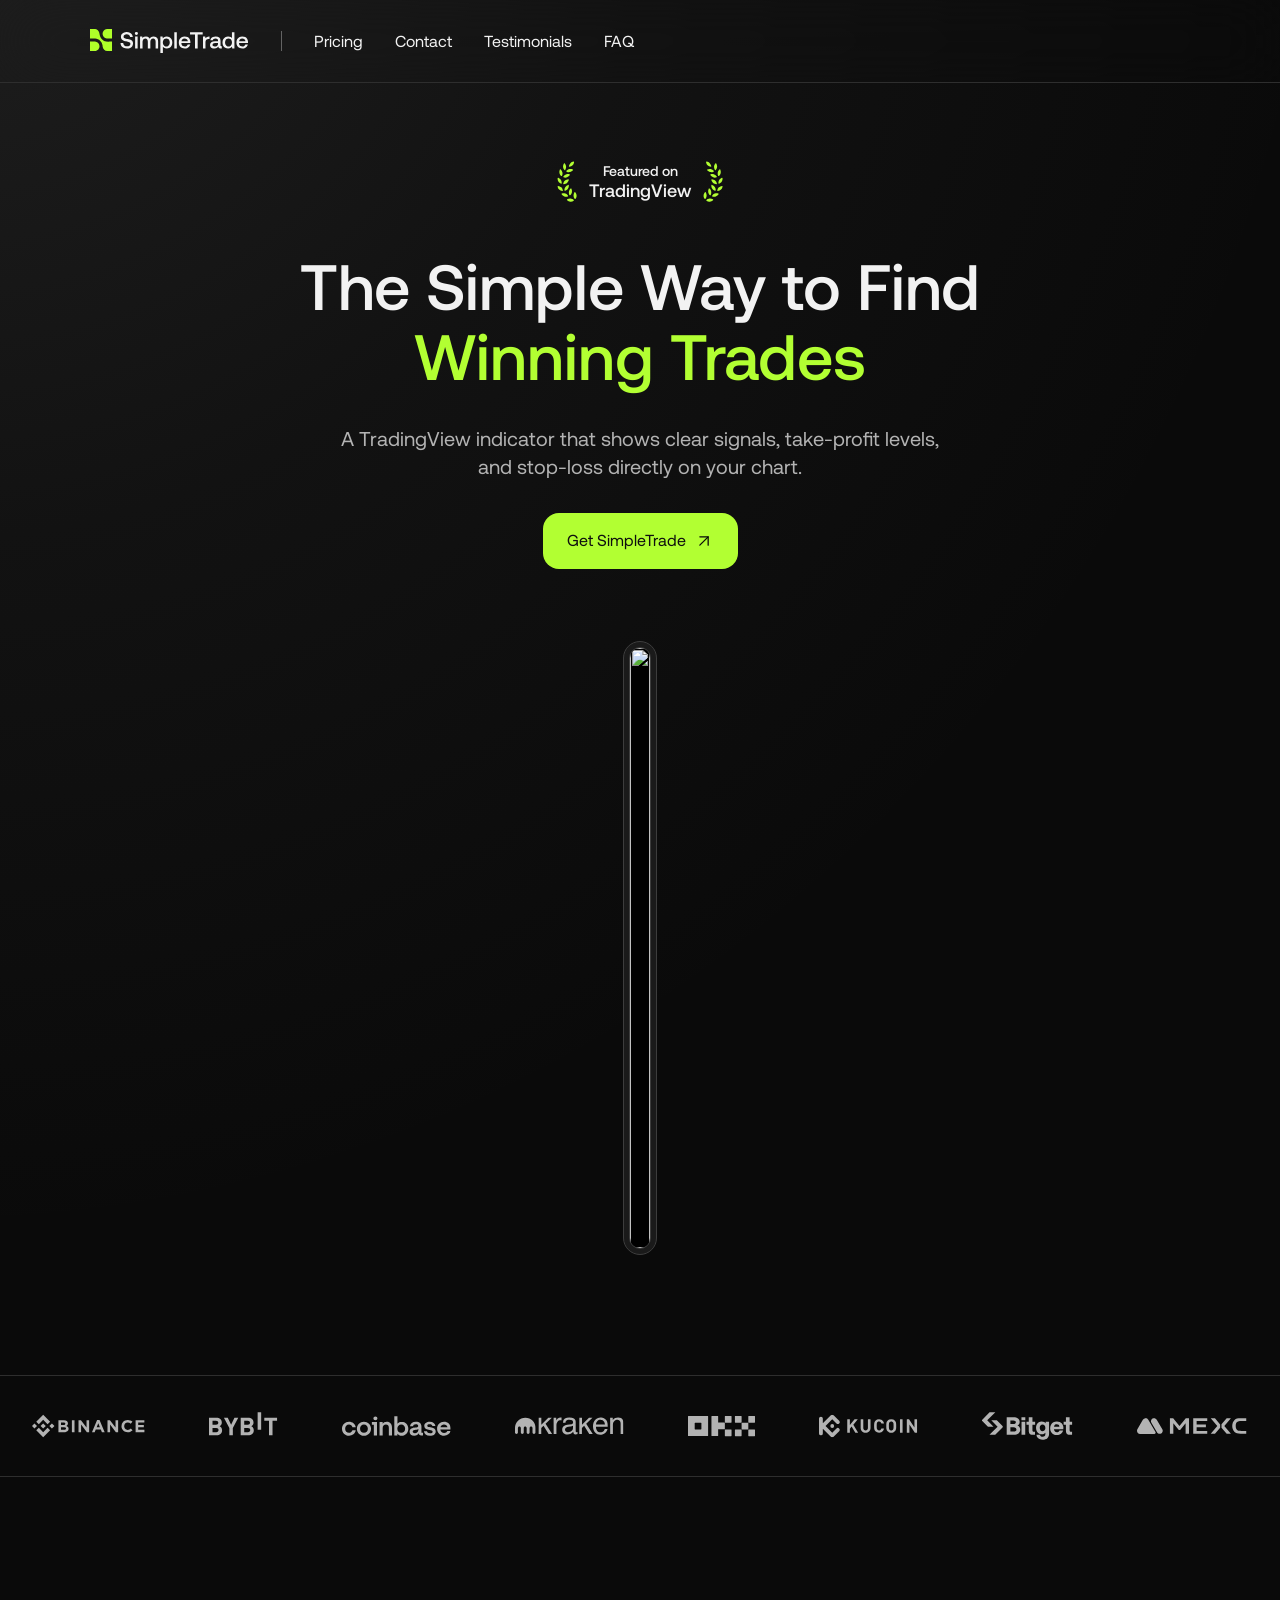
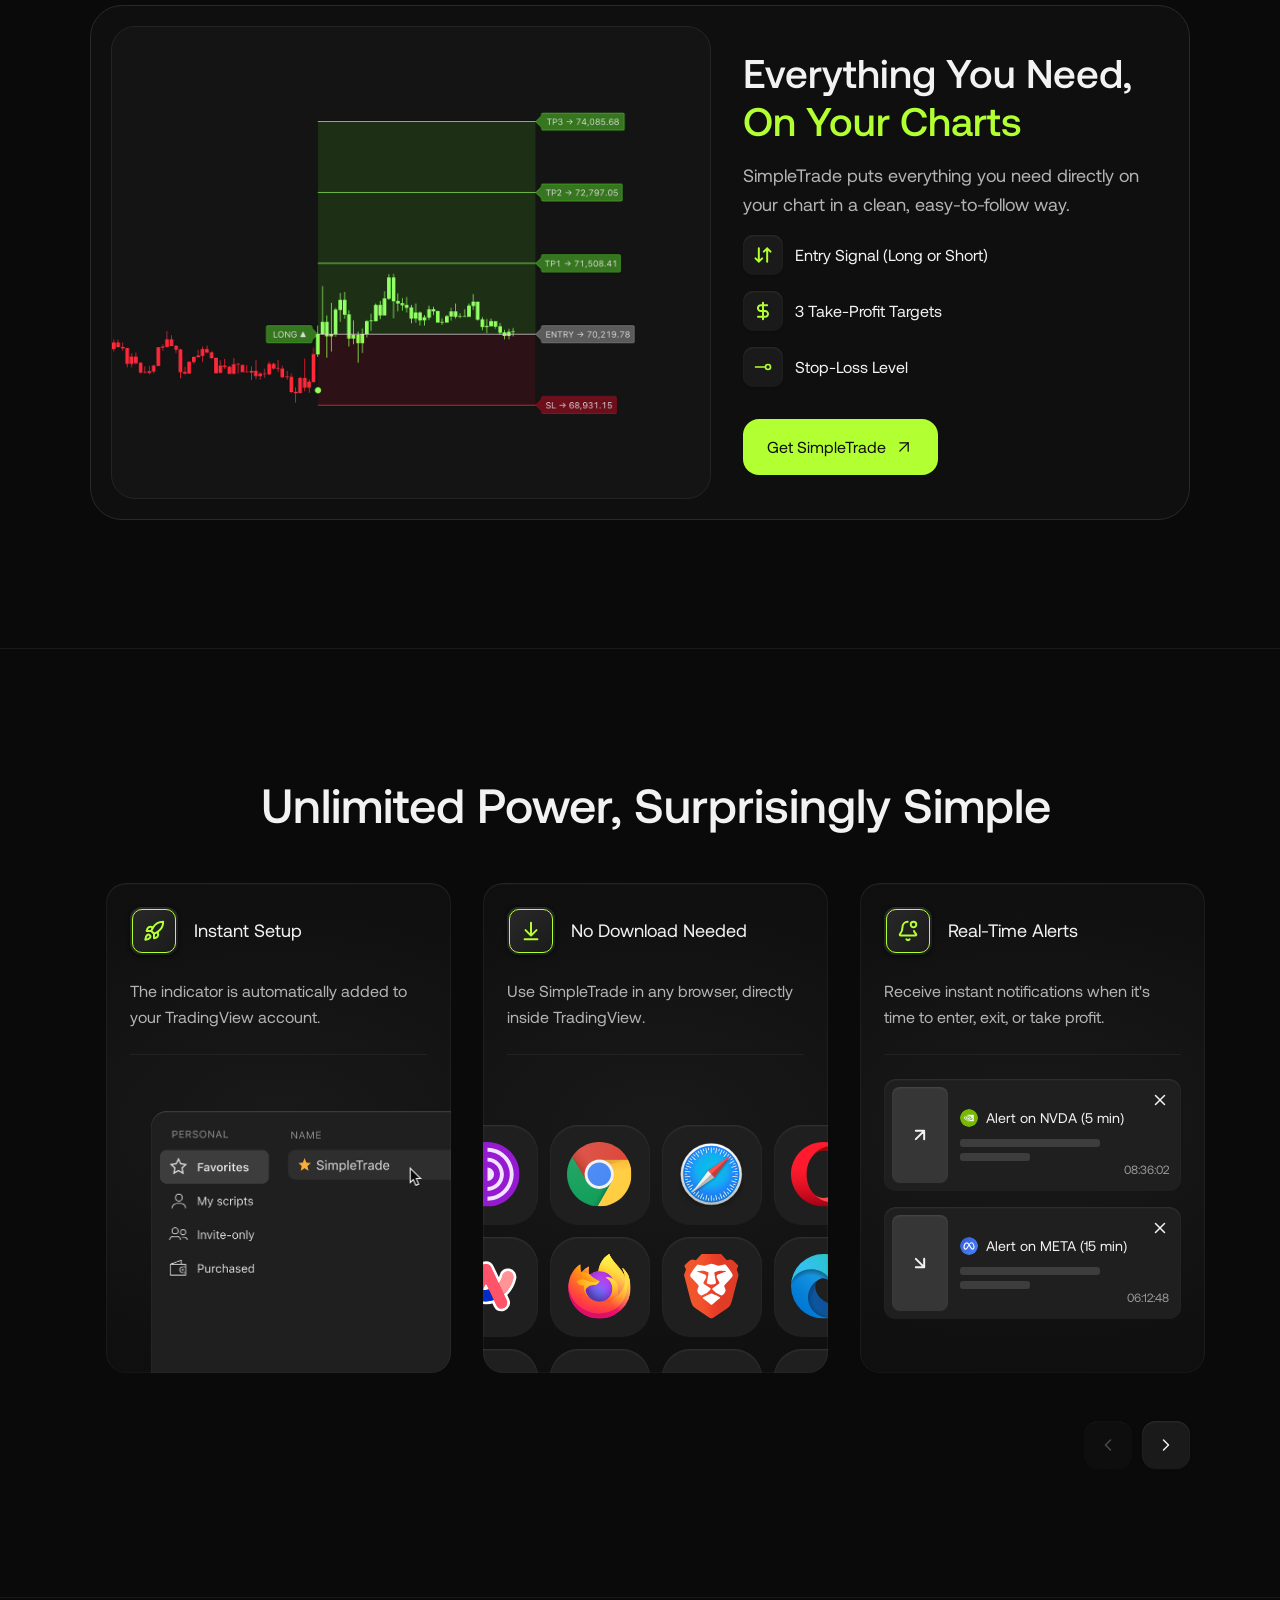
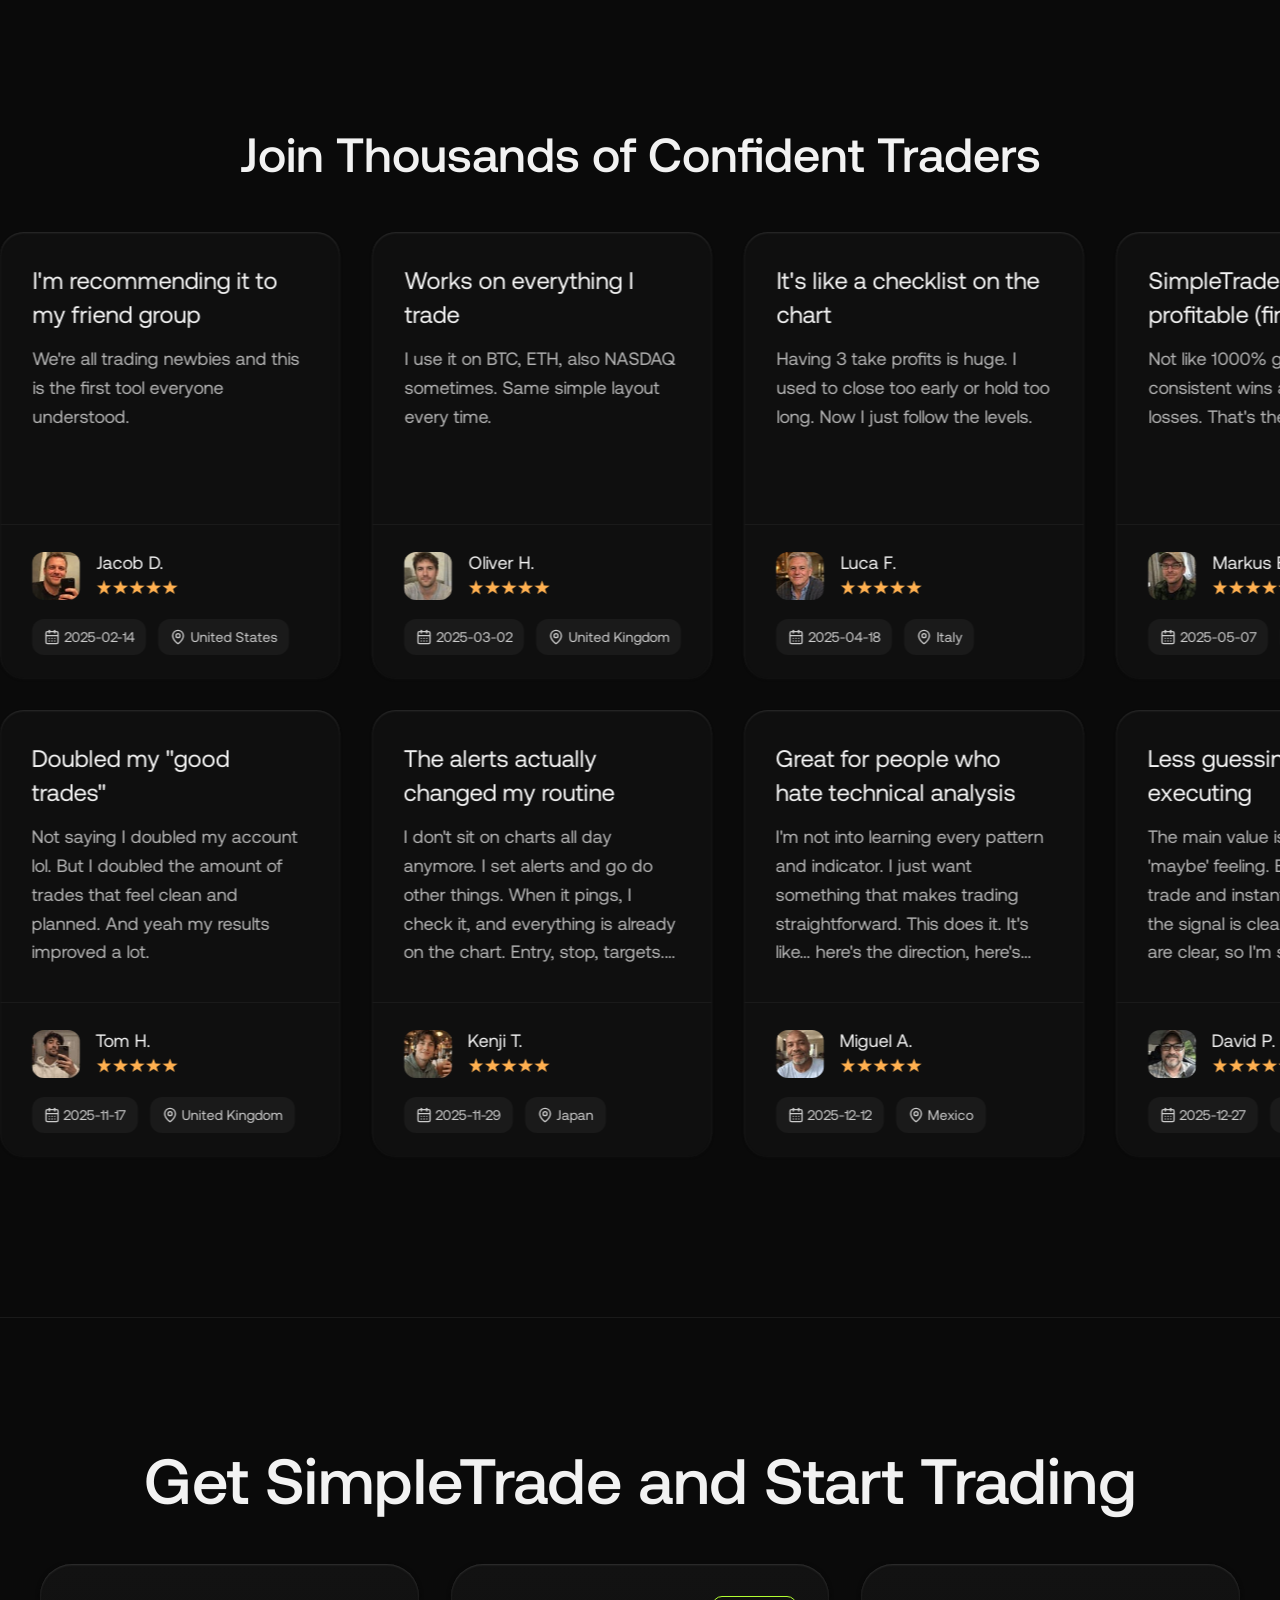
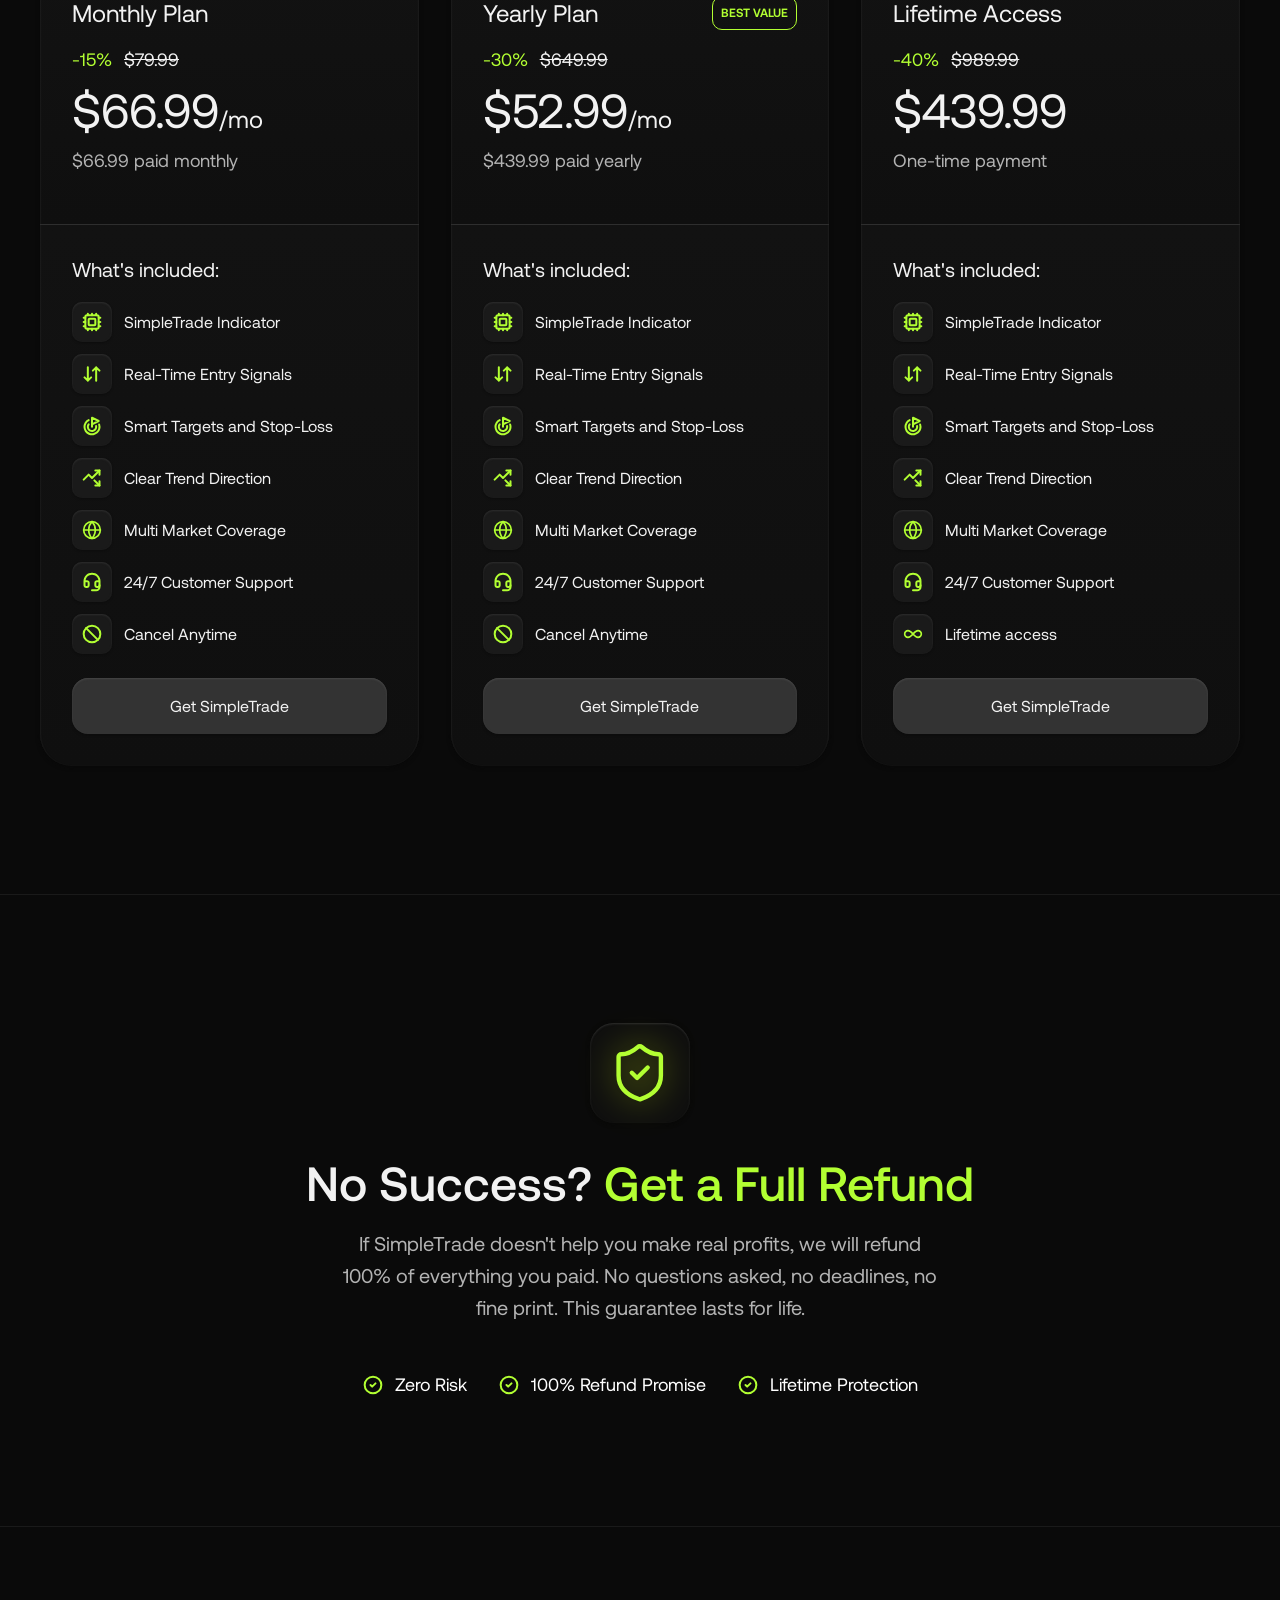
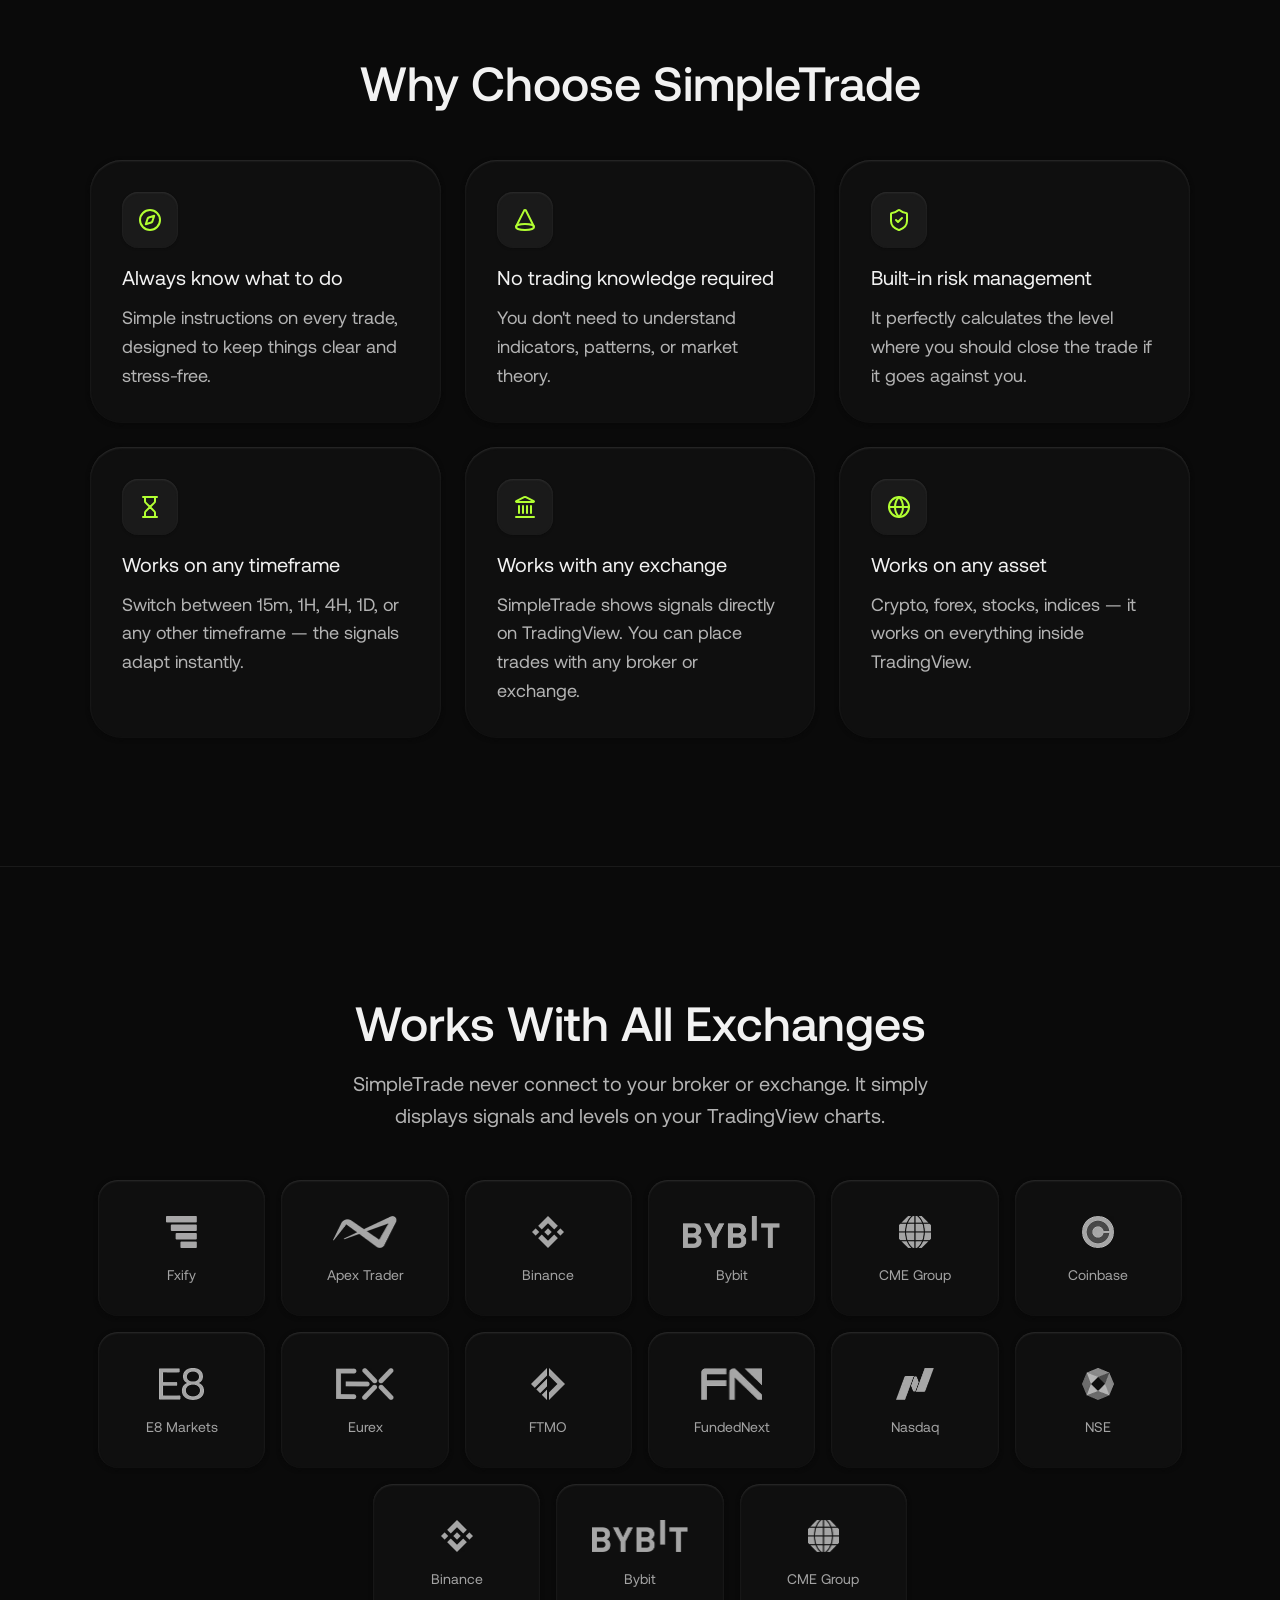
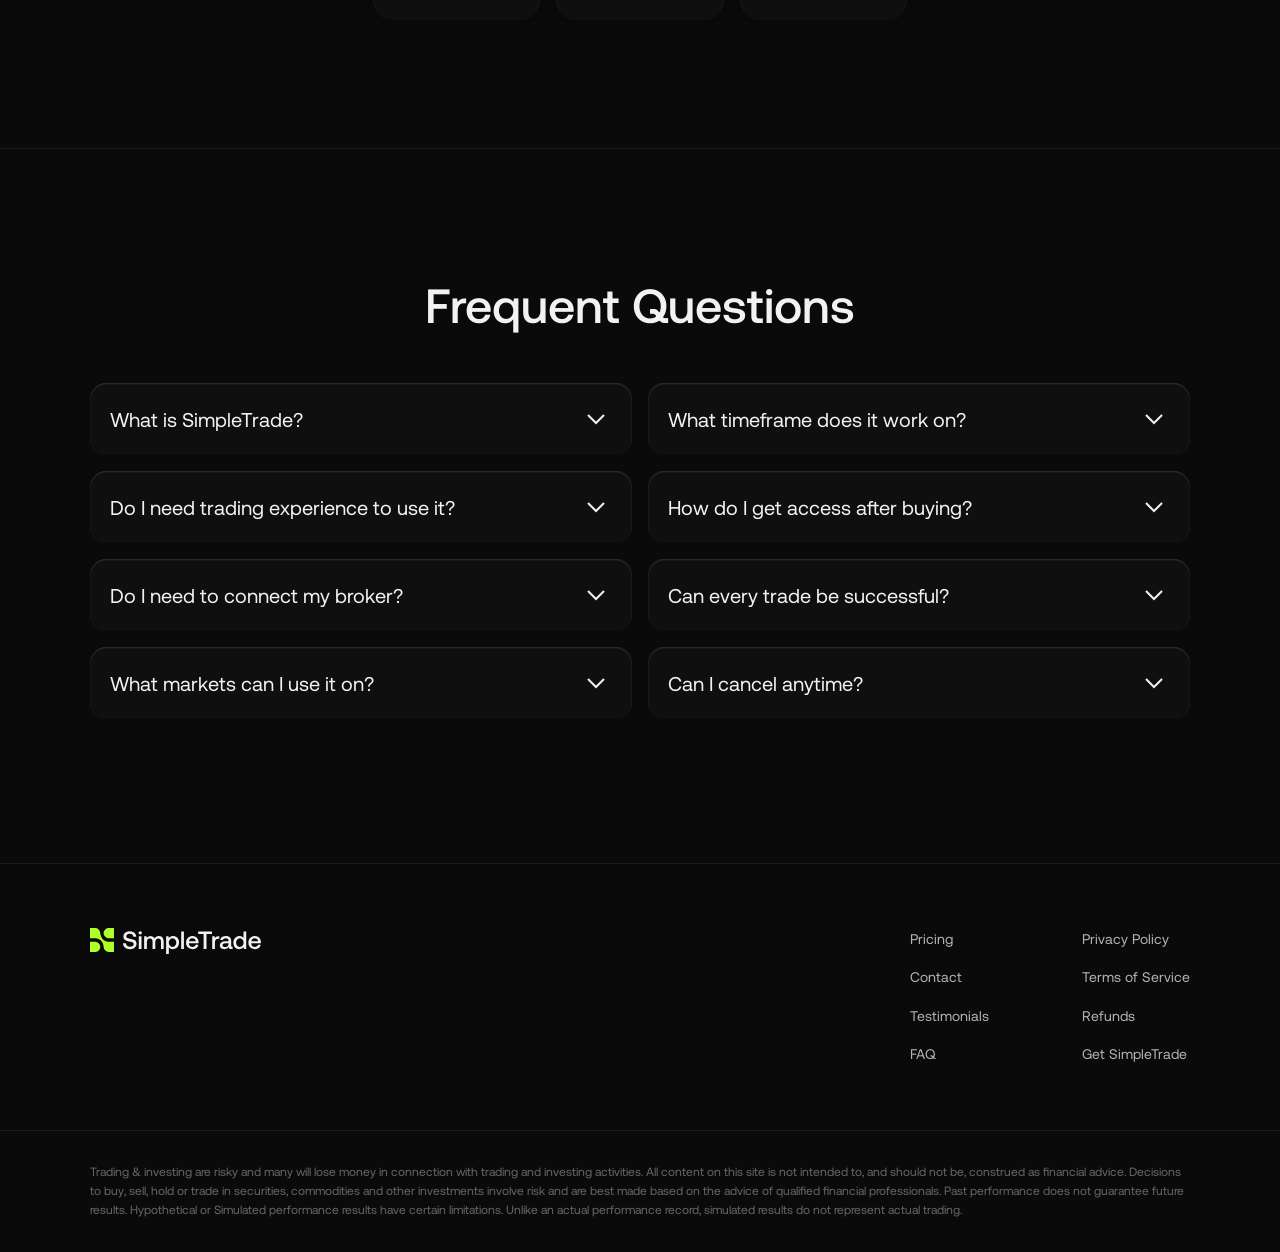
==== commit bd38d6c0: "1" ====
--- a/index.html
+++ b/index.html
@@ -54,6 +54,7 @@
     </section>
 
     <!-- HERO -->
+
     <section class="hero">
         <div class="hero-content">
             <div class="laurel-banner">
--- a/style.css
+++ b/style.css
@@ -44,7 +44,7 @@
   --padding-hm: 1rem;
 
   /* COLORS */
-  --primary: hsl(68, 95%, 50%);
+  --primary: #B2FF32;
 
   --bg-dark: hsl(0, 0%, 4%);
   --bg: hsl(0, 0%, 6%);
@@ -283,9 +283,9 @@
   flex-shrink: 0;
   align-items: center;
   justify-content: center;
-  border-radius: 9999px;
+  border-radius: 16px;
   border: none;
-  padding: 0 2rem;
+  padding: 0 1.5rem;
   gap: 8px;
   font-weight: 400;
   cursor: pointer;
@@ -297,11 +297,6 @@
   overflow: hidden;
   width: fit-content;
   transition: var(--transition-f);
-}
-
-.get-button:hover {
-  background-color: hsl(62, 100%, 60%);
-
 }
 
 .get-button::after {
@@ -434,7 +429,7 @@
 }
 
 .nav-link {
-  font-size: .875rem;
+  font-size: 1rem;
   line-height: 1;
   color: var(--text);
   cursor: pointer;
@@ -446,7 +441,7 @@
 }
 
 .nav-logo {
-  height: 20px;
+  height: 24px;
 }
 
 .hamburger {
@@ -530,8 +525,22 @@
   display: flex;
   align-items: center;
   position: relative;
-  background: #0D0D0D;
+  background: hsl(0, 0%, 4%);
   overflow: hidden;
+}
+
+.hero::after {
+  content: "";
+  background: radial-gradient(ellipse at top left,
+      rgba(145, 145, 145, 0.18) 0%,
+      rgba(145, 145, 145, 0.06) 35%,
+      transparent 65%);
+  width: 120%;
+  height: 120%;
+  position: absolute;
+  top: -20%;
+  left: -5%;
+  pointer-events: none;
 }
 
 
@@ -1394,8 +1403,7 @@
   background-color: var(--bg);
   padding: 20px 0px 20px 20px;
   border-radius: 32px;
-  border: solid 1px #1C1C1C;
-  box-shadow: var(--highlight);
+  border: solid 1px hsl(0, 0%, 16%);
 }
 
 @media (max-width: 768px) {
@@ -1426,12 +1434,12 @@
 .two-column-img-wrapper {
   width: 60%;
   border-radius: 24px;
-
   overflow: hidden;
   background-color: #141414;
   align-items: center;
   display: flex;
   position: relative;
+  border: solid 1px hsl(0, 0%, 14%);
 }
 
 @media (max-width: 768px) {
@@ -1444,7 +1452,6 @@
   content: "";
   position: absolute;
   inset: 0;
-  box-shadow: var(--highlight);
   border-radius: 24px;
 }
 
@@ -1470,7 +1477,7 @@
   margin: 0 auto;
   flex-wrap: wrap;
   align-items: center;
-  justify-content: CENTER;
+  justify-content: center;
 }
 
 .card {
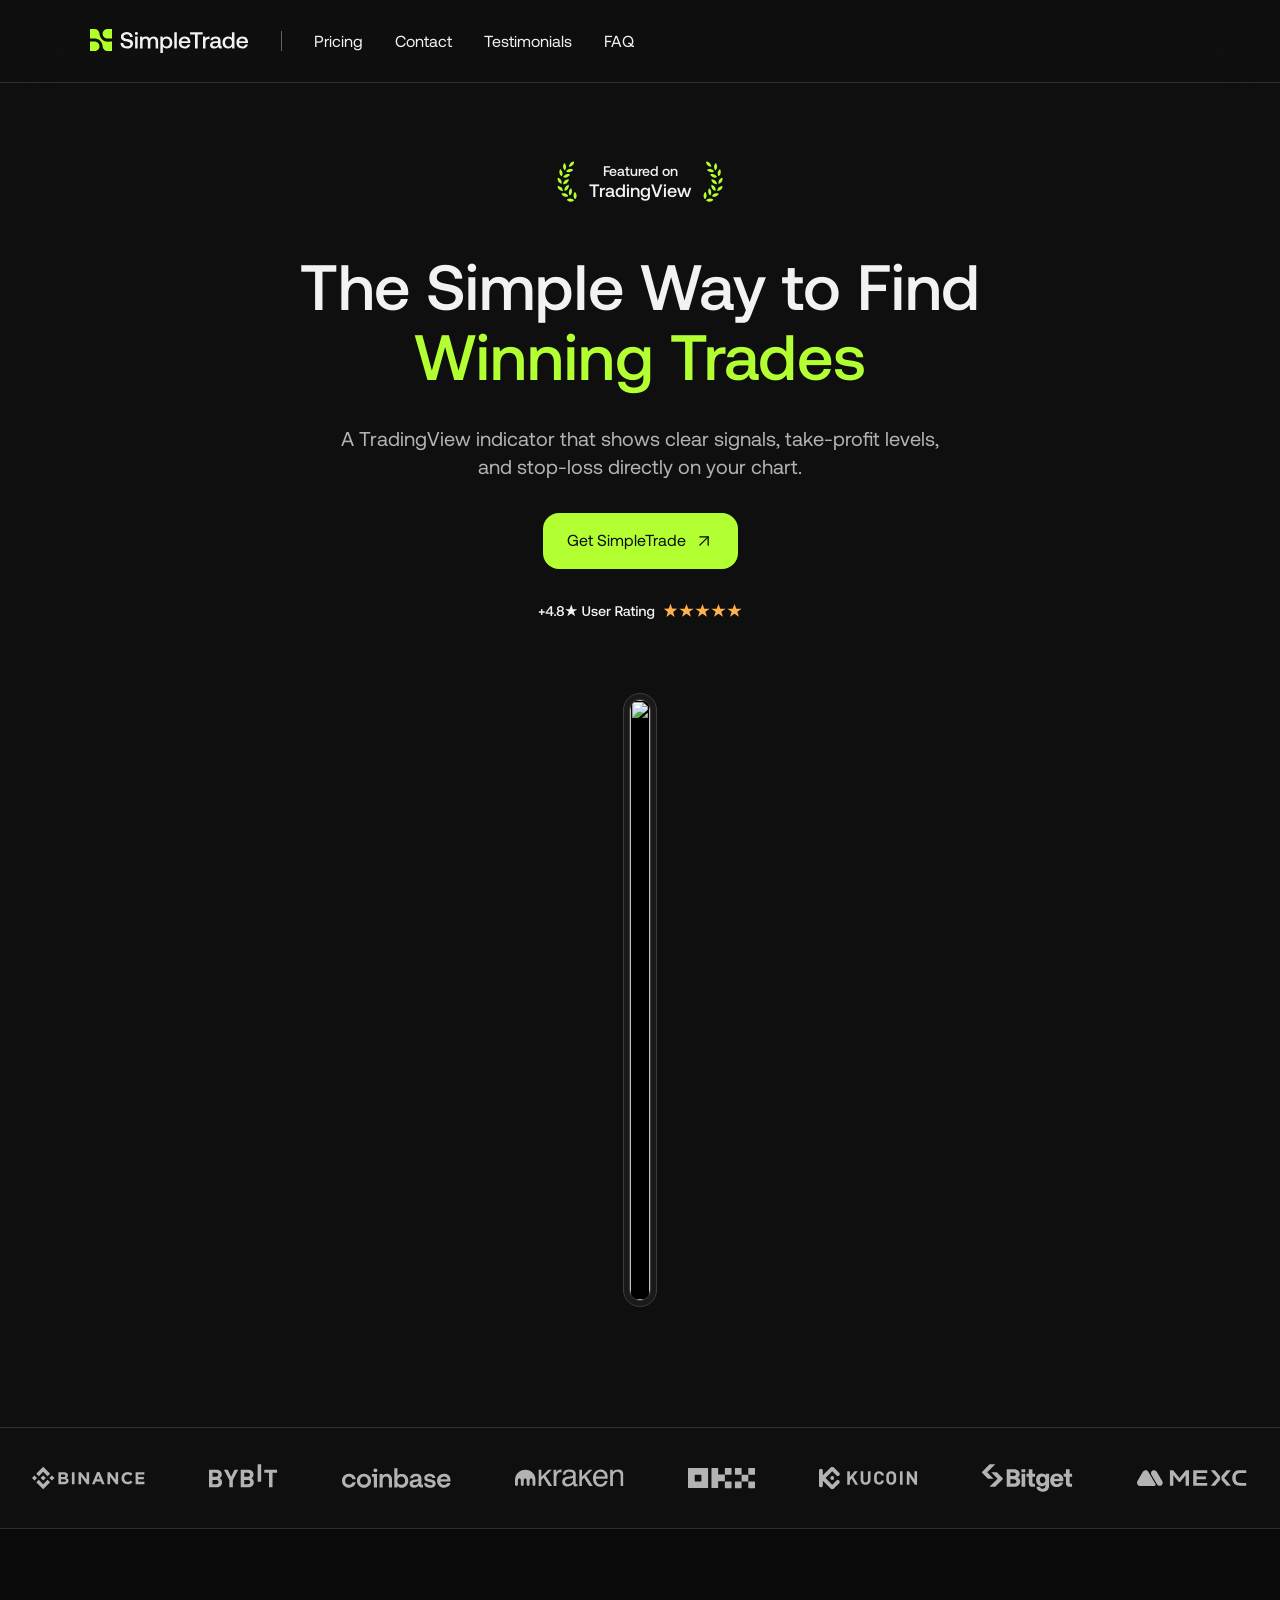
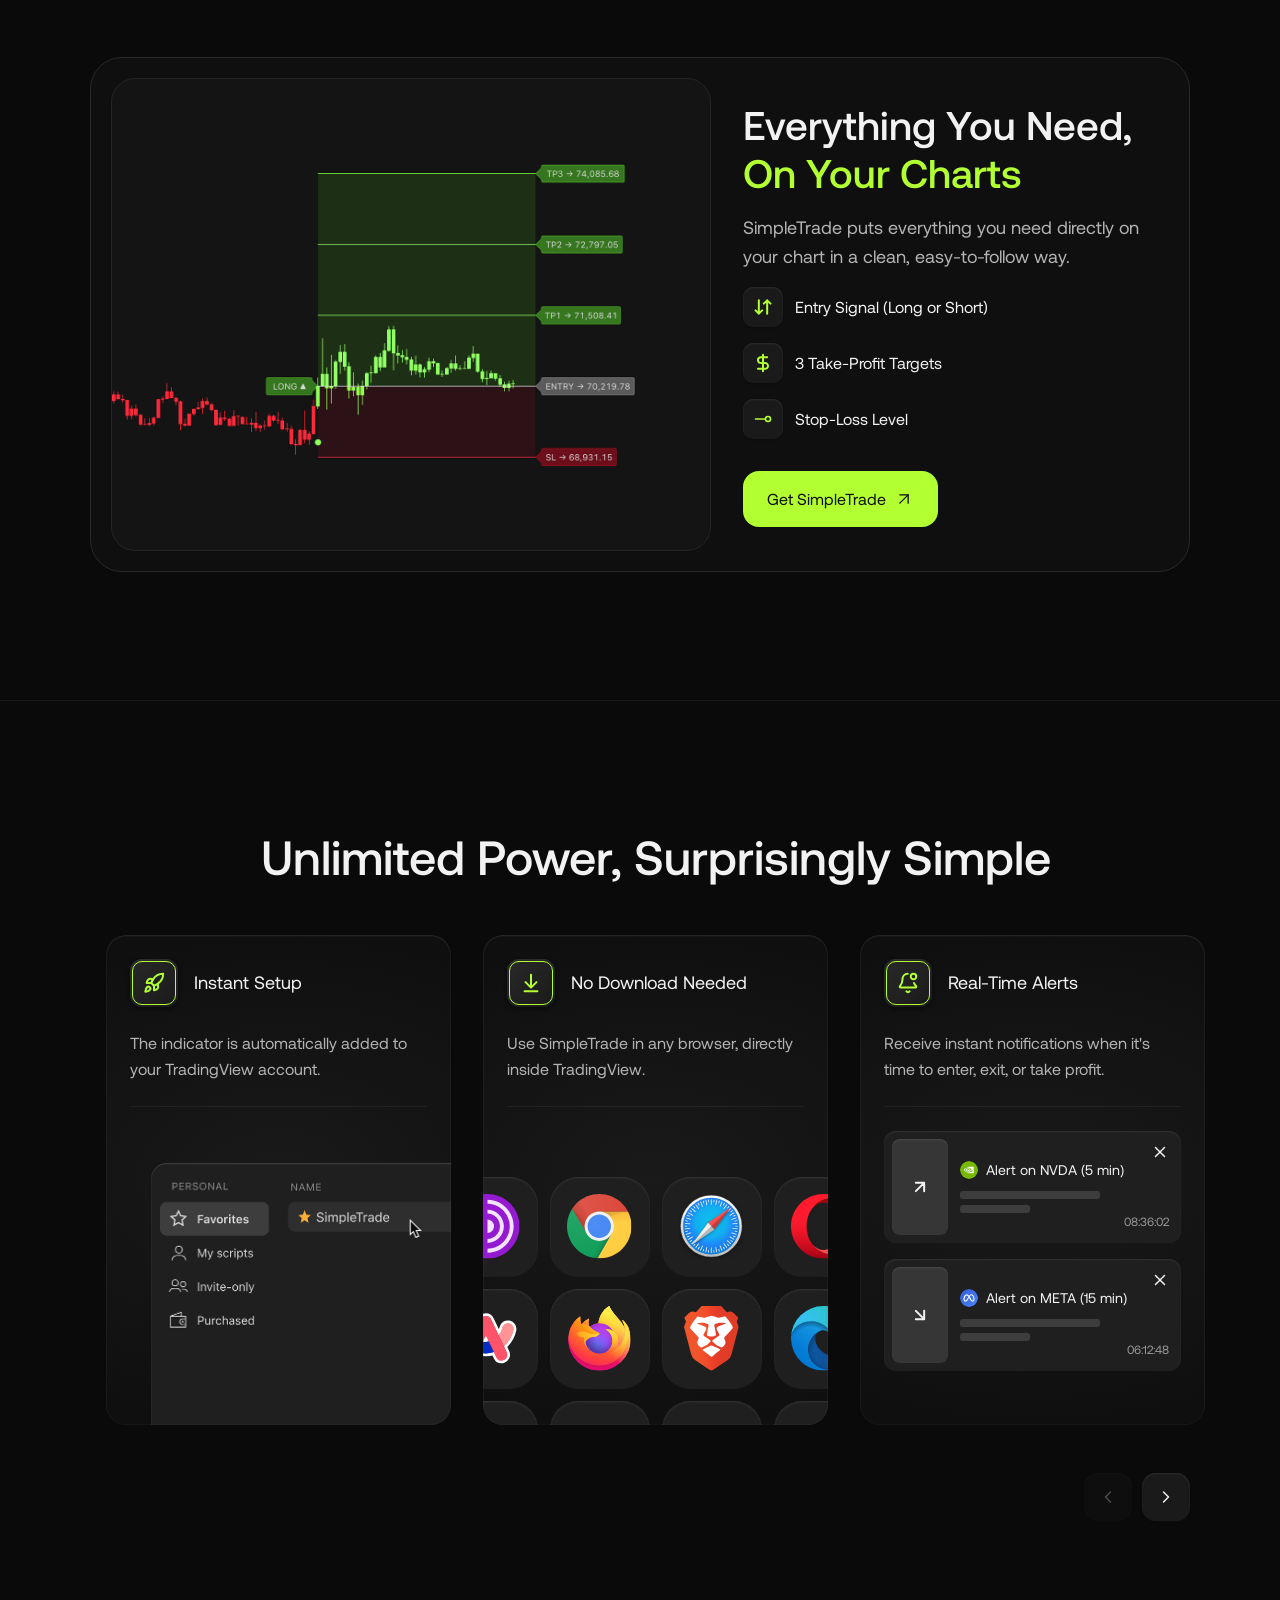
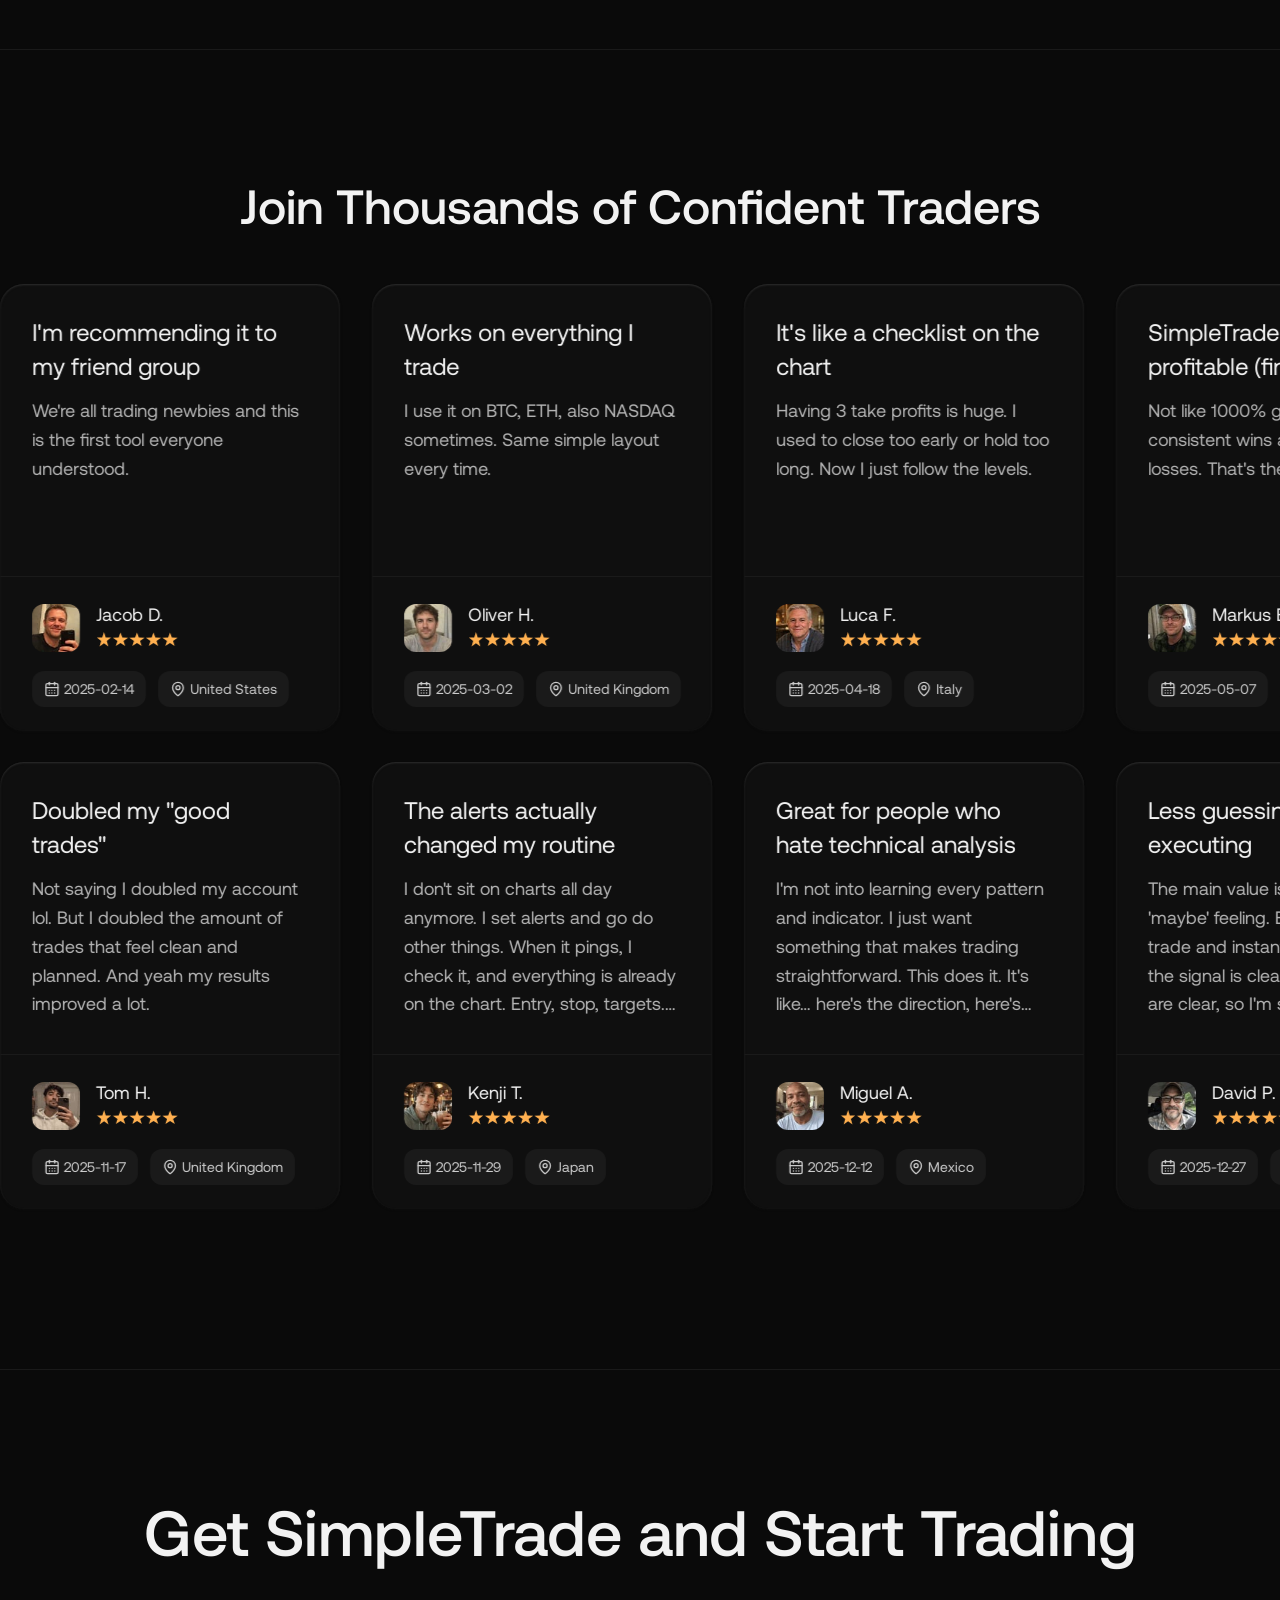
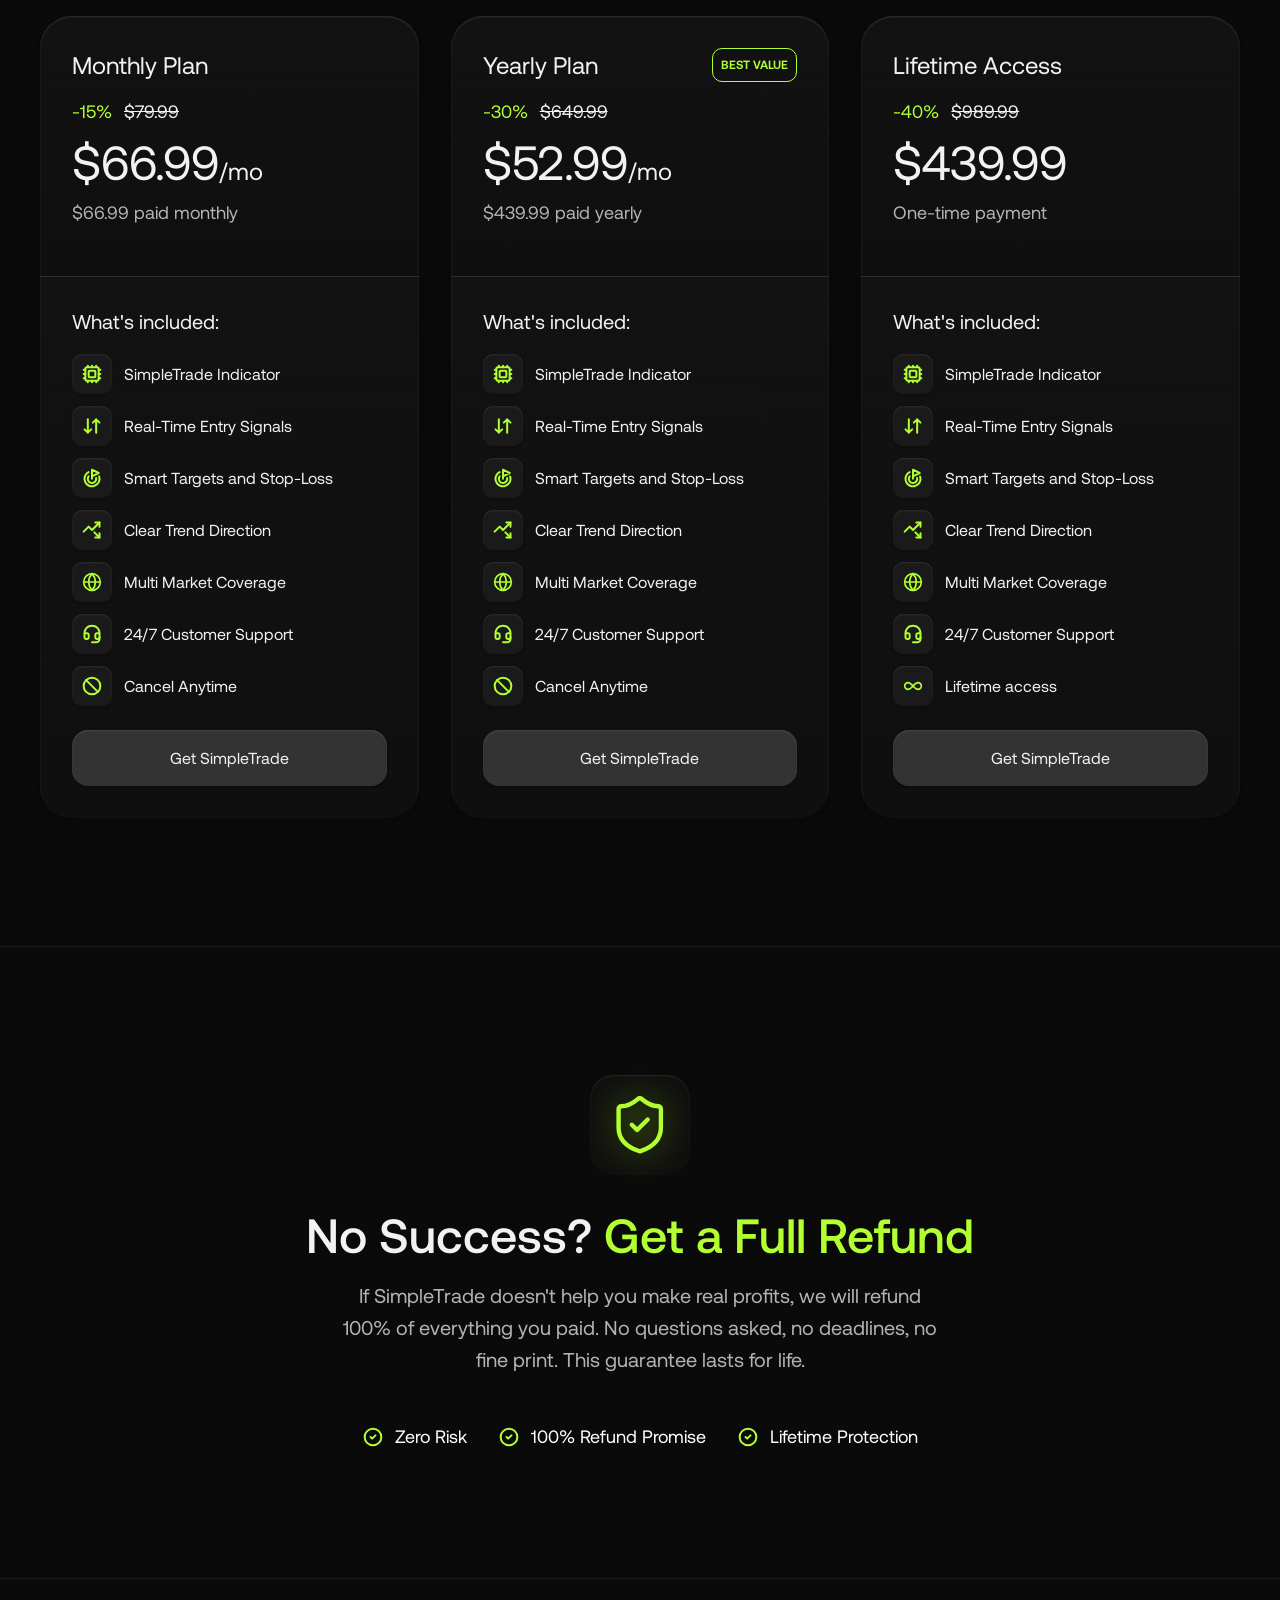
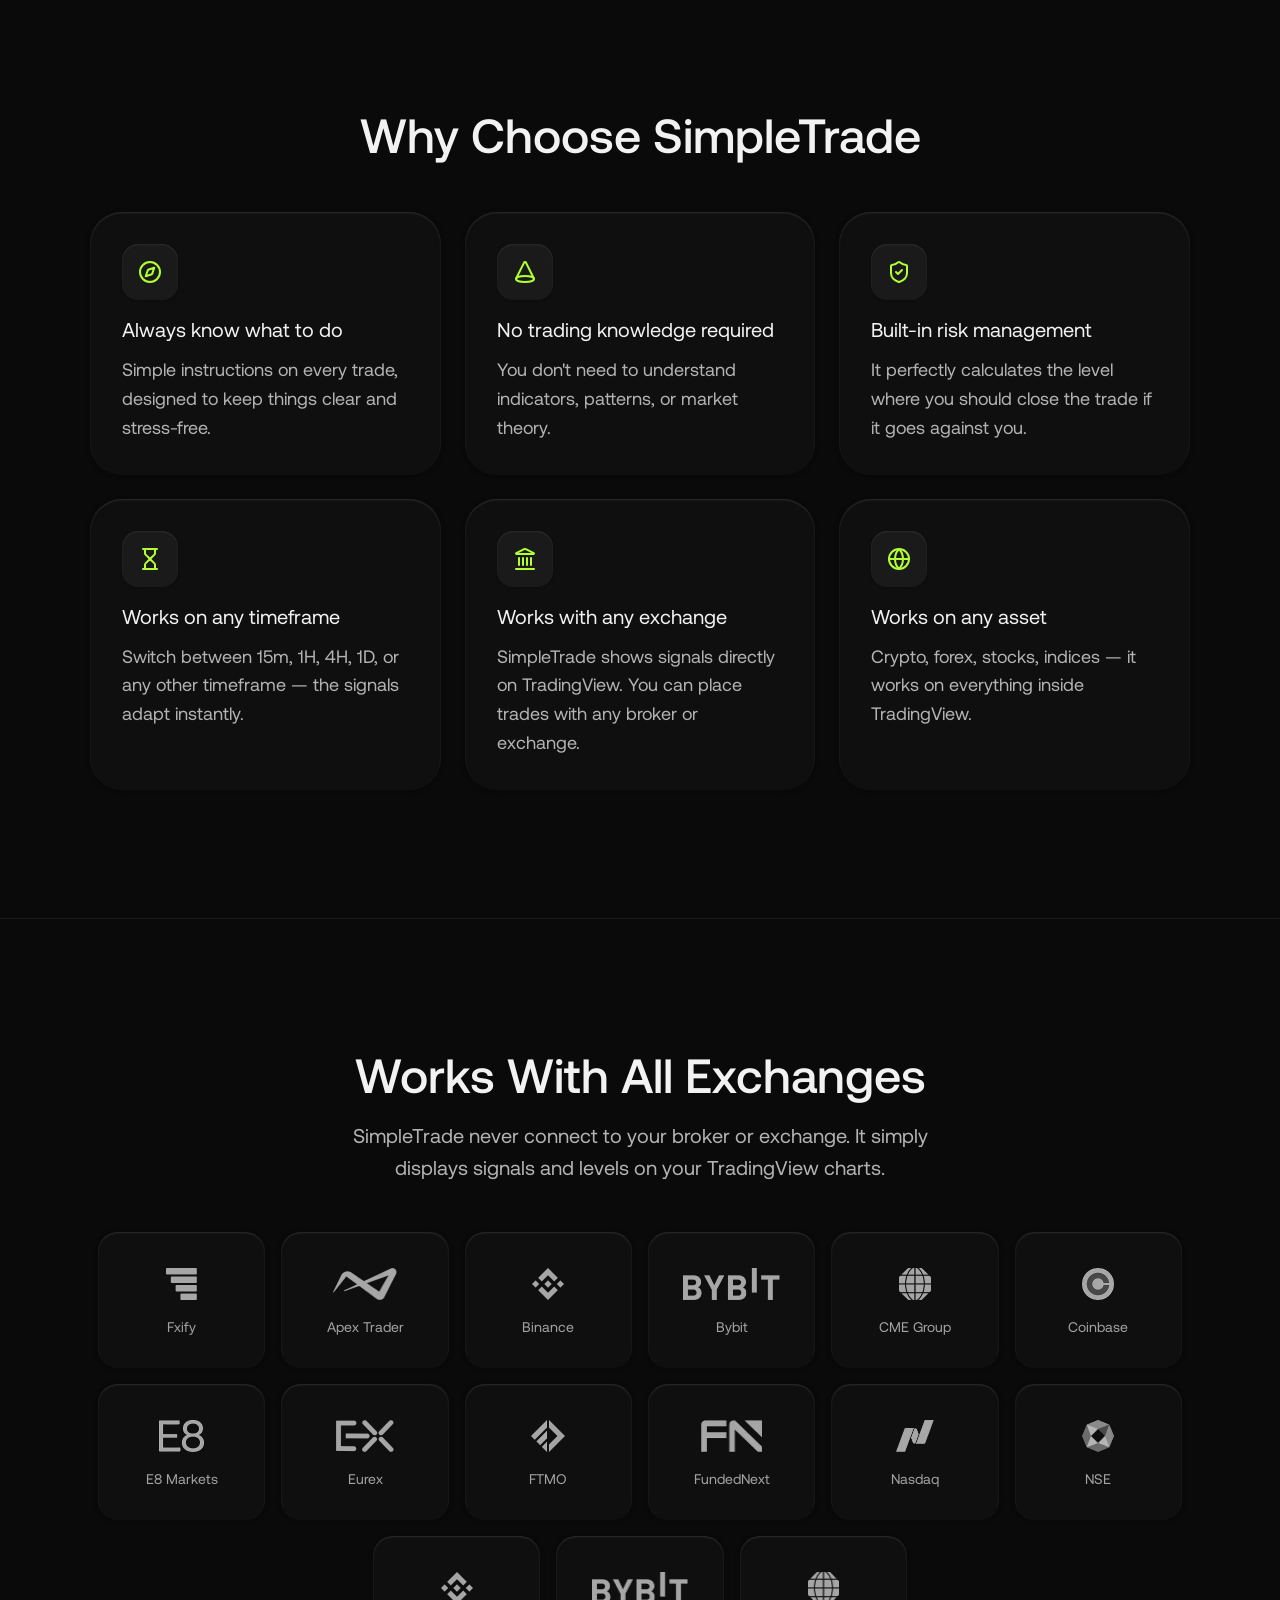
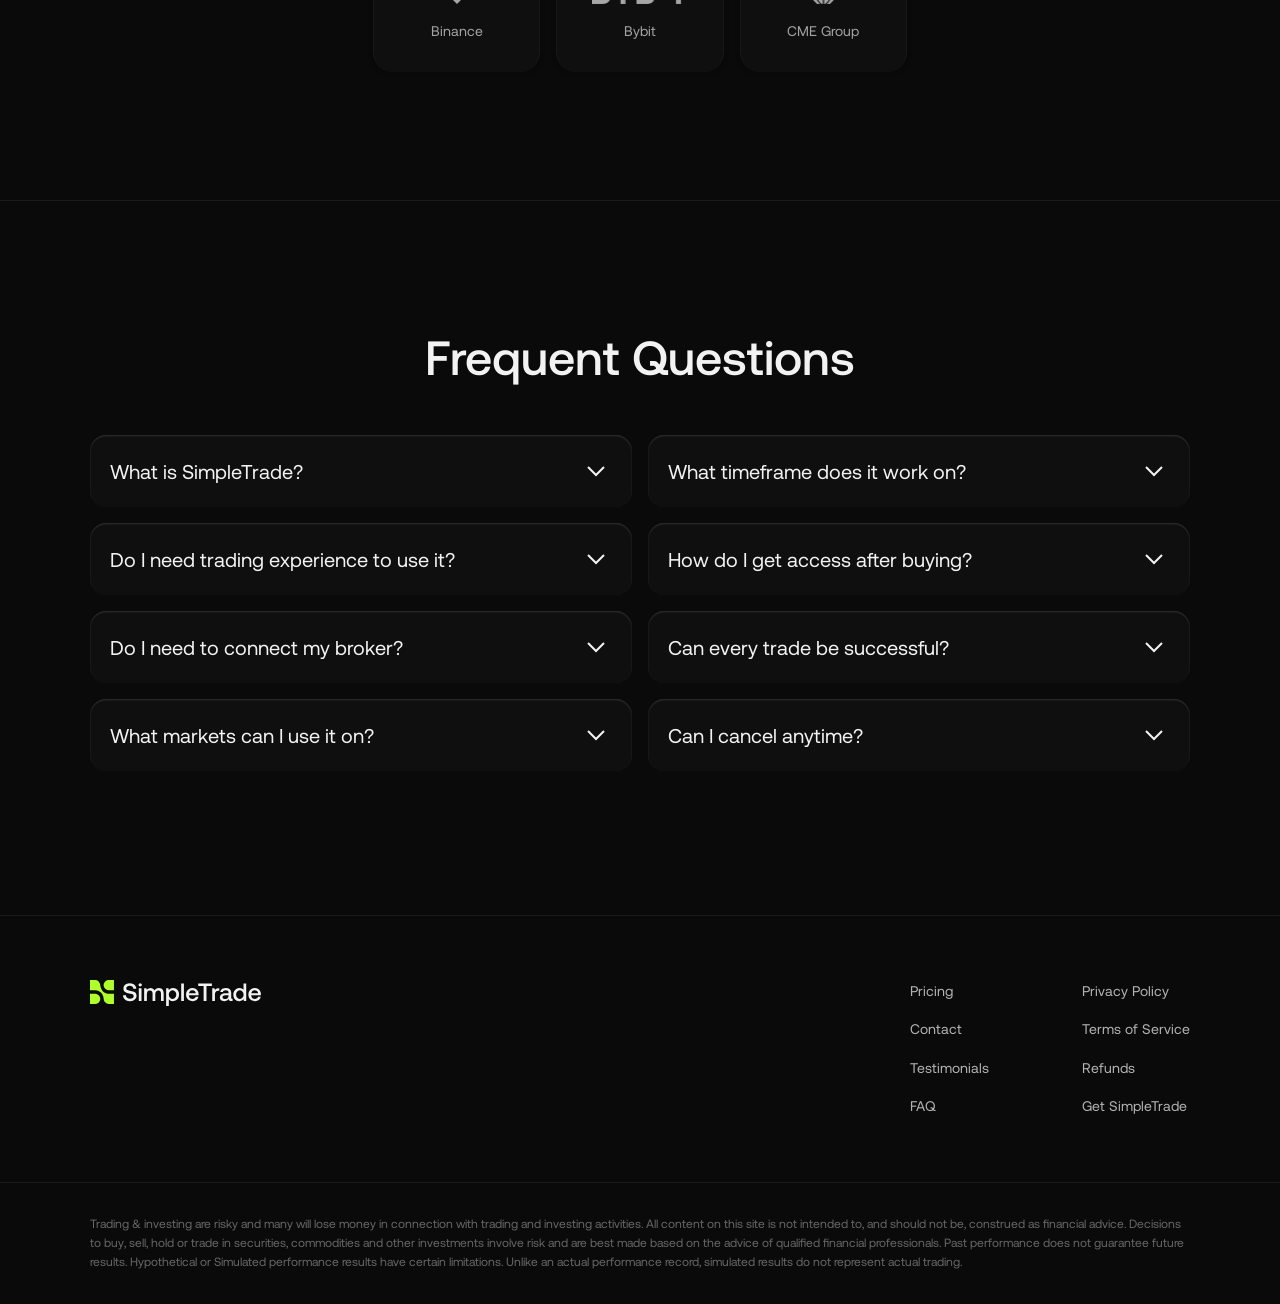
==== commit 014f3b3d: "2" ====
--- a/index.html
+++ b/index.html
@@ -84,6 +84,27 @@
                 stop‑loss directly on your chart.</h5>
             <a href="#checkout" class="get-button">Get SimpleTrade <img class="button-arrow"
                     src="svg/get-arrow.svg"></a>
+            <svg width="204" height="20" viewBox="0 0 204 20" fill="none" xmlns="http://www.w3.org/2000/svg">
+                <path
+                    d="M3.07477 8H4.46077V10.366H6.70077V11.64H4.46077V14.006H3.07477V11.64H0.848766V10.366H3.07477V8ZM7.5902 11.416L12.2942 5.2H14.1142V11.388H15.5982V12.732H14.1142V15H12.5882V12.732H7.5902V11.416ZM9.1862 11.388H12.5882V6.894L9.1862 11.388ZM17.0426 15.084C16.7626 15.084 16.5293 14.9953 16.3426 14.818C16.1653 14.6407 16.0766 14.412 16.0766 14.132C16.0766 13.8427 16.1653 13.614 16.3426 13.446C16.5293 13.2687 16.7626 13.18 17.0426 13.18C17.3226 13.18 17.5559 13.2687 17.7426 13.446C17.9293 13.614 18.0226 13.8427 18.0226 14.132C18.0226 14.412 17.9293 14.6407 17.7426 14.818C17.5559 14.9953 17.3226 15.084 17.0426 15.084ZM22.3396 15.084C21.5743 15.084 20.9163 14.9673 20.3656 14.734C19.815 14.5007 19.395 14.1787 19.1056 13.768C18.8163 13.348 18.6716 12.8673 18.6716 12.326C18.6716 11.8127 18.7836 11.3833 19.0076 11.038C19.2316 10.6833 19.521 10.408 19.8756 10.212C20.2303 10.0067 20.6083 9.88533 21.0096 9.848L20.9956 9.974C20.641 9.946 20.305 9.83867 19.9876 9.652C19.6796 9.46533 19.4276 9.21333 19.2316 8.896C19.0356 8.56933 18.9376 8.17733 18.9376 7.72C18.9376 7.20667 19.073 6.754 19.3436 6.362C19.6236 5.97 20.0203 5.66667 20.5336 5.452C21.047 5.228 21.649 5.116 22.3396 5.116C23.0396 5.116 23.6416 5.228 24.1456 5.452C24.659 5.66667 25.0556 5.97 25.3356 6.362C25.6156 6.754 25.7556 7.20667 25.7556 7.72C25.7556 8.14933 25.653 8.532 25.4476 8.868C25.2516 9.19467 24.995 9.456 24.6776 9.652C24.3603 9.83867 24.0243 9.94133 23.6696 9.96V9.848C24.071 9.876 24.449 9.988 24.8036 10.184C25.1676 10.38 25.4616 10.6553 25.6856 11.01C25.9096 11.3647 26.0216 11.8033 26.0216 12.326C26.0216 12.8673 25.8723 13.348 25.5736 13.768C25.2843 14.1787 24.8643 14.5007 24.3136 14.734C23.7723 14.9673 23.1143 15.084 22.3396 15.084ZM22.3396 9.218C22.713 9.218 23.035 9.15733 23.3056 9.036C23.5856 8.91467 23.8003 8.742 23.9496 8.518C24.1083 8.294 24.1876 8.042 24.1876 7.762C24.1876 7.47267 24.1083 7.22067 23.9496 7.006C23.8003 6.79133 23.5856 6.62333 23.3056 6.502C23.035 6.38067 22.713 6.32 22.3396 6.32C21.9756 6.32 21.6536 6.38067 21.3736 6.502C21.103 6.62333 20.8883 6.79133 20.7296 7.006C20.5803 7.22067 20.5056 7.47267 20.5056 7.762C20.5056 8.042 20.5803 8.294 20.7296 8.518C20.8883 8.742 21.103 8.91467 21.3736 9.036C21.6536 9.15733 21.9756 9.218 22.3396 9.218ZM22.3396 13.894C22.7596 13.894 23.1236 13.824 23.4316 13.684C23.749 13.5347 23.9963 13.3387 24.1736 13.096C24.351 12.844 24.4396 12.5593 24.4396 12.242C24.4396 11.9247 24.351 11.6447 24.1736 11.402C23.9963 11.15 23.749 10.954 23.4316 10.814C23.1236 10.674 22.7596 10.604 22.3396 10.604C21.929 10.604 21.565 10.674 21.2476 10.814C20.9396 10.954 20.697 11.15 20.5196 11.402C20.3423 11.6447 20.2536 11.9247 20.2536 12.242C20.2536 12.5593 20.3423 12.844 20.5196 13.096C20.697 13.3387 20.9443 13.5347 21.2616 13.684C21.579 13.824 21.9383 13.894 22.3396 13.894ZM29.3358 15.238L30.8338 10.786L27.2218 8.364H31.6458L33.2278 3.59L34.8378 8.364H39.2338L35.6218 10.786L37.1478 15.238L33.2278 12.396L29.3358 15.238ZM44.3693 5.2H45.9793V10.884C45.9793 11.7987 46.1613 12.4893 46.5253 12.956C46.8893 13.4227 47.454 13.656 48.2193 13.656C49.0033 13.656 49.5773 13.4227 49.9413 12.956C50.3053 12.4893 50.4873 11.7987 50.4873 10.884V5.2H52.0973V10.8C52.0973 12.1907 51.7706 13.2547 51.1173 13.992C50.464 14.72 49.498 15.084 48.2193 15.084C46.9593 15.084 46.0026 14.72 45.3493 13.992C44.696 13.2547 44.3693 12.1907 44.3693 10.8V5.2ZM56.6455 15.084C55.6842 15.084 54.9049 14.8693 54.3075 14.44C53.7102 14.0107 53.3975 13.4087 53.3695 12.634H54.8535C54.8815 13.0073 55.0495 13.3153 55.3575 13.558C55.6749 13.7913 56.1042 13.908 56.6455 13.908C56.9629 13.908 57.2335 13.8707 57.4575 13.796C57.6909 13.7213 57.8729 13.614 58.0035 13.474C58.1342 13.3247 58.1995 13.1567 58.1995 12.97C58.1995 12.7087 58.1295 12.522 57.9895 12.41C57.8495 12.2887 57.6489 12.2047 57.3875 12.158C57.1262 12.102 56.8089 12.0507 56.4355 12.004C56.0249 11.9573 55.6422 11.8967 55.2875 11.822C54.9422 11.738 54.6342 11.626 54.3635 11.486C54.1022 11.3367 53.8922 11.1407 53.7335 10.898C53.5842 10.6553 53.5095 10.3473 53.5095 9.974C53.5095 9.51667 53.6355 9.12 53.8875 8.784C54.1395 8.448 54.4849 8.19133 54.9235 8.014C55.3715 7.82733 55.8802 7.73867 56.4495 7.748C57.3269 7.748 58.0502 7.944 58.6195 8.336C59.1982 8.728 59.5109 9.29267 59.5575 10.03H58.0735C58.0362 9.70333 57.8729 9.43733 57.5835 9.232C57.3035 9.01733 56.9349 8.91 56.4775 8.91C56.0295 8.91 55.6702 8.994 55.3995 9.162C55.1289 9.33 54.9935 9.55867 54.9935 9.848C54.9935 10.072 55.0635 10.24 55.2035 10.352C55.3435 10.464 55.5442 10.5433 55.8055 10.59C56.0669 10.6367 56.3702 10.6787 56.7155 10.716C57.2662 10.7813 57.7655 10.8793 58.2135 11.01C58.6615 11.1313 59.0162 11.3367 59.2775 11.626C59.5482 11.906 59.6835 12.312 59.6835 12.844C59.6835 13.3013 59.5482 13.698 59.2775 14.034C59.0162 14.37 58.6569 14.6313 58.1995 14.818C57.7422 14.9953 57.2242 15.084 56.6455 15.084ZM64.2573 15.084C63.5106 15.084 62.8619 14.9347 62.3113 14.636C61.7606 14.328 61.3359 13.8987 61.0373 13.348C60.7386 12.7973 60.5893 12.158 60.5893 11.43C60.5893 10.6927 60.7339 10.0487 61.0233 9.498C61.3219 8.94733 61.7373 8.518 62.2693 8.21C62.8013 7.902 63.4173 7.748 64.1173 7.748C64.8079 7.748 65.4099 7.888 65.9233 8.168C66.4459 8.43867 66.8519 8.83067 67.1413 9.344C67.4399 9.85733 67.5986 10.464 67.6173 11.164C67.6173 11.2573 67.6126 11.3553 67.6033 11.458C67.5939 11.5513 67.5846 11.6447 67.5753 11.738H62.1713C62.1713 11.7473 62.1713 11.7613 62.1713 11.78C62.1713 11.7987 62.1713 11.8173 62.1713 11.836C62.1899 12.2373 62.2786 12.592 62.4373 12.9C62.6053 13.1987 62.8386 13.432 63.1373 13.6C63.4359 13.768 63.7813 13.852 64.1733 13.852C64.6306 13.852 65.0179 13.74 65.3353 13.516C65.6619 13.292 65.8766 12.984 65.9793 12.592H67.4913C67.4073 13.0587 67.2206 13.4833 66.9313 13.866C66.6513 14.2393 66.2826 14.538 65.8253 14.762C65.3773 14.9767 64.8546 15.084 64.2573 15.084ZM62.2273 10.632H66.0493C65.9839 10.1 65.7786 9.68933 65.4333 9.4C65.0973 9.11067 64.6633 8.966 64.1313 8.966C63.8139 8.966 63.5153 9.036 63.2353 9.176C62.9646 9.30667 62.7359 9.498 62.5493 9.75C62.3719 9.99267 62.2646 10.2867 62.2273 10.632ZM68.8397 7.832H70.1837L70.4637 9.61L70.1557 9.274C70.2863 9.022 70.4357 8.78867 70.6037 8.574C70.781 8.35 71.019 8.17267 71.3177 8.042C71.6163 7.902 71.999 7.832 72.4657 7.832H72.8017V9.246H72.1297C71.6817 9.246 71.327 9.34867 71.0657 9.554C70.8043 9.75933 70.6177 10.0253 70.5057 10.352C70.403 10.6787 70.3517 11.0287 70.3517 11.402V15H68.8397V7.832ZM77.4702 5.2H81.3342C82.0156 5.2 82.6129 5.33067 83.1262 5.592C83.6396 5.844 84.0362 6.20333 84.3162 6.67C84.6056 7.12733 84.7502 7.678 84.7502 8.322C84.7502 8.97533 84.5776 9.54933 84.2322 10.044C83.8869 10.5387 83.4249 10.8887 82.8462 11.094L84.9182 15H83.1262L81.2362 11.444H79.0802V15H77.4702V5.2ZM79.0802 6.6V10.044H81.2082C81.7869 10.044 82.2442 9.89 82.5802 9.582C82.9256 9.26467 83.0982 8.84467 83.0982 8.322C83.0982 7.79 82.9256 7.37 82.5802 7.062C82.2442 6.754 81.7869 6.6 81.2082 6.6H79.0802ZM85.545 10.016C85.5917 9.54933 85.7504 9.148 86.021 8.812C86.301 8.476 86.665 8.21467 87.113 8.028C87.5704 7.84133 88.1024 7.748 88.709 7.748C89.661 7.748 90.3984 7.972 90.921 8.42C91.4437 8.85867 91.705 9.50267 91.705 10.352V13.222C91.705 13.3993 91.7424 13.5207 91.817 13.586C91.8917 13.6513 92.0084 13.684 92.167 13.684H92.475V15H91.677C91.1637 15 90.8137 14.888 90.627 14.664C90.4404 14.44 90.3517 14.1367 90.361 13.754L90.375 13.236L90.585 13.46C90.361 13.9267 90.0437 14.314 89.633 14.622C89.2224 14.93 88.6764 15.084 87.995 15.084C87.4724 15.084 87.0104 15.0047 86.609 14.846C86.2077 14.678 85.895 14.4353 85.671 14.118C85.447 13.8007 85.335 13.4227 85.335 12.984C85.335 12.2467 85.5964 11.682 86.119 11.29C86.6417 10.8887 87.4024 10.688 88.401 10.688H90.207V10.254C90.207 9.85267 90.067 9.54 89.787 9.316C89.5164 9.08267 89.1337 8.966 88.639 8.966C88.191 8.966 87.8224 9.064 87.533 9.26C87.253 9.44667 87.085 9.69867 87.029 10.016H85.545ZM90.207 11.808H88.331C87.8644 11.808 87.505 11.8967 87.253 12.074C87.001 12.2513 86.875 12.522 86.875 12.886C86.875 13.1847 86.9917 13.432 87.225 13.628C87.4677 13.8147 87.7944 13.908 88.205 13.908C88.625 13.908 88.9797 13.8287 89.269 13.67C89.5677 13.5113 89.7964 13.2967 89.955 13.026C90.123 12.746 90.207 12.424 90.207 12.06V11.808ZM95.7766 15C95.0953 15 94.596 14.8413 94.2786 14.524C93.9706 14.1973 93.8166 13.7073 93.8166 13.054V9.162H92.5706V7.832H93.8166V5.83H95.3426V7.832H97.0926V9.162H95.3426V12.9C95.3426 13.18 95.3986 13.3807 95.5106 13.502C95.6226 13.614 95.8233 13.67 96.1126 13.67H97.1766V15H95.7766ZM98.1385 7.832H99.6505V15H98.1385V7.832ZM98.9085 6.824C98.6565 6.824 98.4372 6.74 98.2505 6.572C98.0732 6.39467 97.9845 6.17533 97.9845 5.914C97.9845 5.65267 98.0732 5.438 98.2505 5.27C98.4372 5.09267 98.6565 5.004 98.9085 5.004C99.1698 5.004 99.3892 5.09267 99.5665 5.27C99.7438 5.438 99.8325 5.65267 99.8325 5.914C99.8325 6.17533 99.7438 6.39467 99.5665 6.572C99.3892 6.74 99.1698 6.824 98.9085 6.824ZM101.133 7.832H102.449L102.743 9.47L102.379 9.106C102.603 8.76067 102.906 8.448 103.289 8.168C103.681 7.888 104.222 7.748 104.913 7.748C105.445 7.748 105.925 7.85533 106.355 8.07C106.793 8.27533 107.143 8.616 107.405 9.092C107.666 9.568 107.797 10.2073 107.797 11.01V15H106.271V11.136C106.271 10.4547 106.126 9.93667 105.837 9.582C105.557 9.22733 105.132 9.05 104.563 9.05C104.161 9.05 103.816 9.14333 103.527 9.33C103.247 9.51667 103.027 9.78733 102.869 10.142C102.719 10.4873 102.645 10.9027 102.645 11.388V15H101.133V7.832ZM112.462 17.884C111.827 17.884 111.262 17.786 110.768 17.59C110.282 17.4033 109.895 17.1233 109.606 16.75C109.316 16.386 109.144 15.9333 109.088 15.392H110.628C110.721 15.7933 110.936 16.1013 111.272 16.316C111.608 16.54 112.042 16.652 112.574 16.652C113.227 16.652 113.731 16.4887 114.086 16.162C114.45 15.8353 114.632 15.3313 114.632 14.65V13.138L114.856 13.46C114.632 13.9267 114.31 14.3047 113.89 14.594C113.479 14.8833 112.947 15.028 112.294 15.028C111.65 15.028 111.071 14.8833 110.558 14.594C110.044 14.3047 109.638 13.8893 109.34 13.348C109.05 12.7973 108.906 12.144 108.906 11.388C108.906 10.66 109.05 10.0207 109.34 9.47C109.638 8.91933 110.044 8.49467 110.558 8.196C111.071 7.89733 111.65 7.748 112.294 7.748C112.956 7.748 113.498 7.89733 113.918 8.196C114.338 8.49467 114.65 8.882 114.856 9.358L114.534 9.68L114.814 7.832H116.13V14.706C116.13 15.35 116.004 15.91 115.752 16.386C115.5 16.8713 115.103 17.24 114.562 17.492C114.02 17.7533 113.32 17.884 112.462 17.884ZM112.546 13.754C112.975 13.754 113.344 13.656 113.652 13.46C113.969 13.2547 114.212 12.9793 114.38 12.634C114.548 12.2793 114.632 11.8733 114.632 11.416C114.632 10.9493 114.548 10.534 114.38 10.17C114.212 9.806 113.969 9.526 113.652 9.33C113.344 9.12467 112.975 9.022 112.546 9.022C112.126 9.022 111.757 9.12467 111.44 9.33C111.132 9.526 110.889 9.80133 110.712 10.156C110.544 10.5107 110.46 10.9213 110.46 11.388C110.46 11.8547 110.544 12.2653 110.712 12.62C110.889 12.9747 111.132 13.2547 111.44 13.46C111.757 13.656 112.126 13.754 112.546 13.754Z"
+                    fill="#F2F2F2" />
+                <path
+                    d="M132.5 2.5L134.146 7.57295L139.157 7.68237L135.163 10.9271L136.614 16.0676L132.5 13L128.386 16.0676L129.837 10.9271L125.843 7.68237L130.854 7.57295L132.5 2.5Z"
+                    fill="#FFB050" />
+                <path
+                    d="M148.5 3L150.263 7.73475L155.633 7.83688L151.353 10.8652L152.908 15.6631L148.5 12.8L144.092 15.6631L145.647 10.8652L141.367 7.83688L146.737 7.73475L148.5 3Z"
+                    fill="#FFB050" />
+                <path
+                    d="M164.5 3L166.263 7.73475L171.633 7.83688L167.353 10.8652L168.908 15.6631L164.5 12.8L160.092 15.6631L161.647 10.8652L157.367 7.83688L162.737 7.73475L164.5 3Z"
+                    fill="#FFB050" />
+                <path
+                    d="M180.5 3L182.263 7.73475L187.633 7.83688L183.353 10.8652L184.908 15.6631L180.5 12.8L176.092 15.6631L177.647 10.8652L173.367 7.83688L178.737 7.73475L180.5 3Z"
+                    fill="#FFB050" />
+                <path
+                    d="M196.5 3L198.263 7.73475L203.633 7.83688L199.353 10.8652L200.908 15.6631L196.5 12.8L192.092 15.6631L193.647 10.8652L189.367 7.83688L194.737 7.73475L196.5 3Z"
+                    fill="#FFB050" />
+            </svg>
+
             <div class="mac-window-glow">
                 <div class="mac-window-border">
                     <div class="mac-window" id="home-video">
--- a/style.css
+++ b/style.css
@@ -525,22 +525,8 @@
   display: flex;
   align-items: center;
   position: relative;
-  background: hsl(0, 0%, 4%);
+  background: hsl(0, 0%, 6%);
   overflow: hidden;
-}
-
-.hero::after {
-  content: "";
-  background: radial-gradient(ellipse at top left,
-      rgba(145, 145, 145, 0.18) 0%,
-      rgba(145, 145, 145, 0.06) 35%,
-      transparent 65%);
-  width: 120%;
-  height: 120%;
-  position: absolute;
-  top: -20%;
-  left: -5%;
-  pointer-events: none;
 }
 
 
@@ -1109,7 +1095,7 @@
 }
 
 .feature-card:hover .feature-icon-wrap {
-  background: hsl(70, 30%, 12%);
+  background: hsl(82, 31%, 12%);
 }
 
 .feature-icon {
@@ -1118,7 +1104,7 @@
 }
 
 .feature-card:hover .feature-icon {
-  filter: drop-shadow(0 0 8px hsl(68, 95%, 50%, 1));
+  filter: drop-shadow(0 0 8px var(--primary));
 }
 
 /* CHECKOUT */
@@ -1310,7 +1296,7 @@
   position: relative;
   overflow: hidden;
   margin: 0 auto;
-  background: var(--bg-dark);
+  background: var(--bg);
   border-top: var(--border-muted) 0.5px solid;
   border-bottom: var(--border-muted) 0.5px solid;
 }
@@ -1356,20 +1342,15 @@
   width: 100px;
   background: hsl(0, 0%, 6%);
   border-radius: 24px;
-  box-shadow: var(--depth);
+  box-shadow: var(--highlight-sn);
   margin-bottom: 1rem;
   transition: var(--transition-m);
 }
 
-.shield-frame:hover {
-  background: hsl(70, 30%, 12%);
-  filter: drop-shadow(0 0 32px hsl(68, 95%, 50%, .25));
-  box-shadow: inset 0 1px 2px hsla(68.462, 92.126%, 20%);
-}
 
 .big-shield {
   width: 64px;
-  filter: drop-shadow(0 0 16px hsl(68, 95%, 50%, .6));
+  filter: drop-shadow(0 0 16px hsl(82, 95%, 50%, .6));
   transition: var(--transition-m);
 }
 
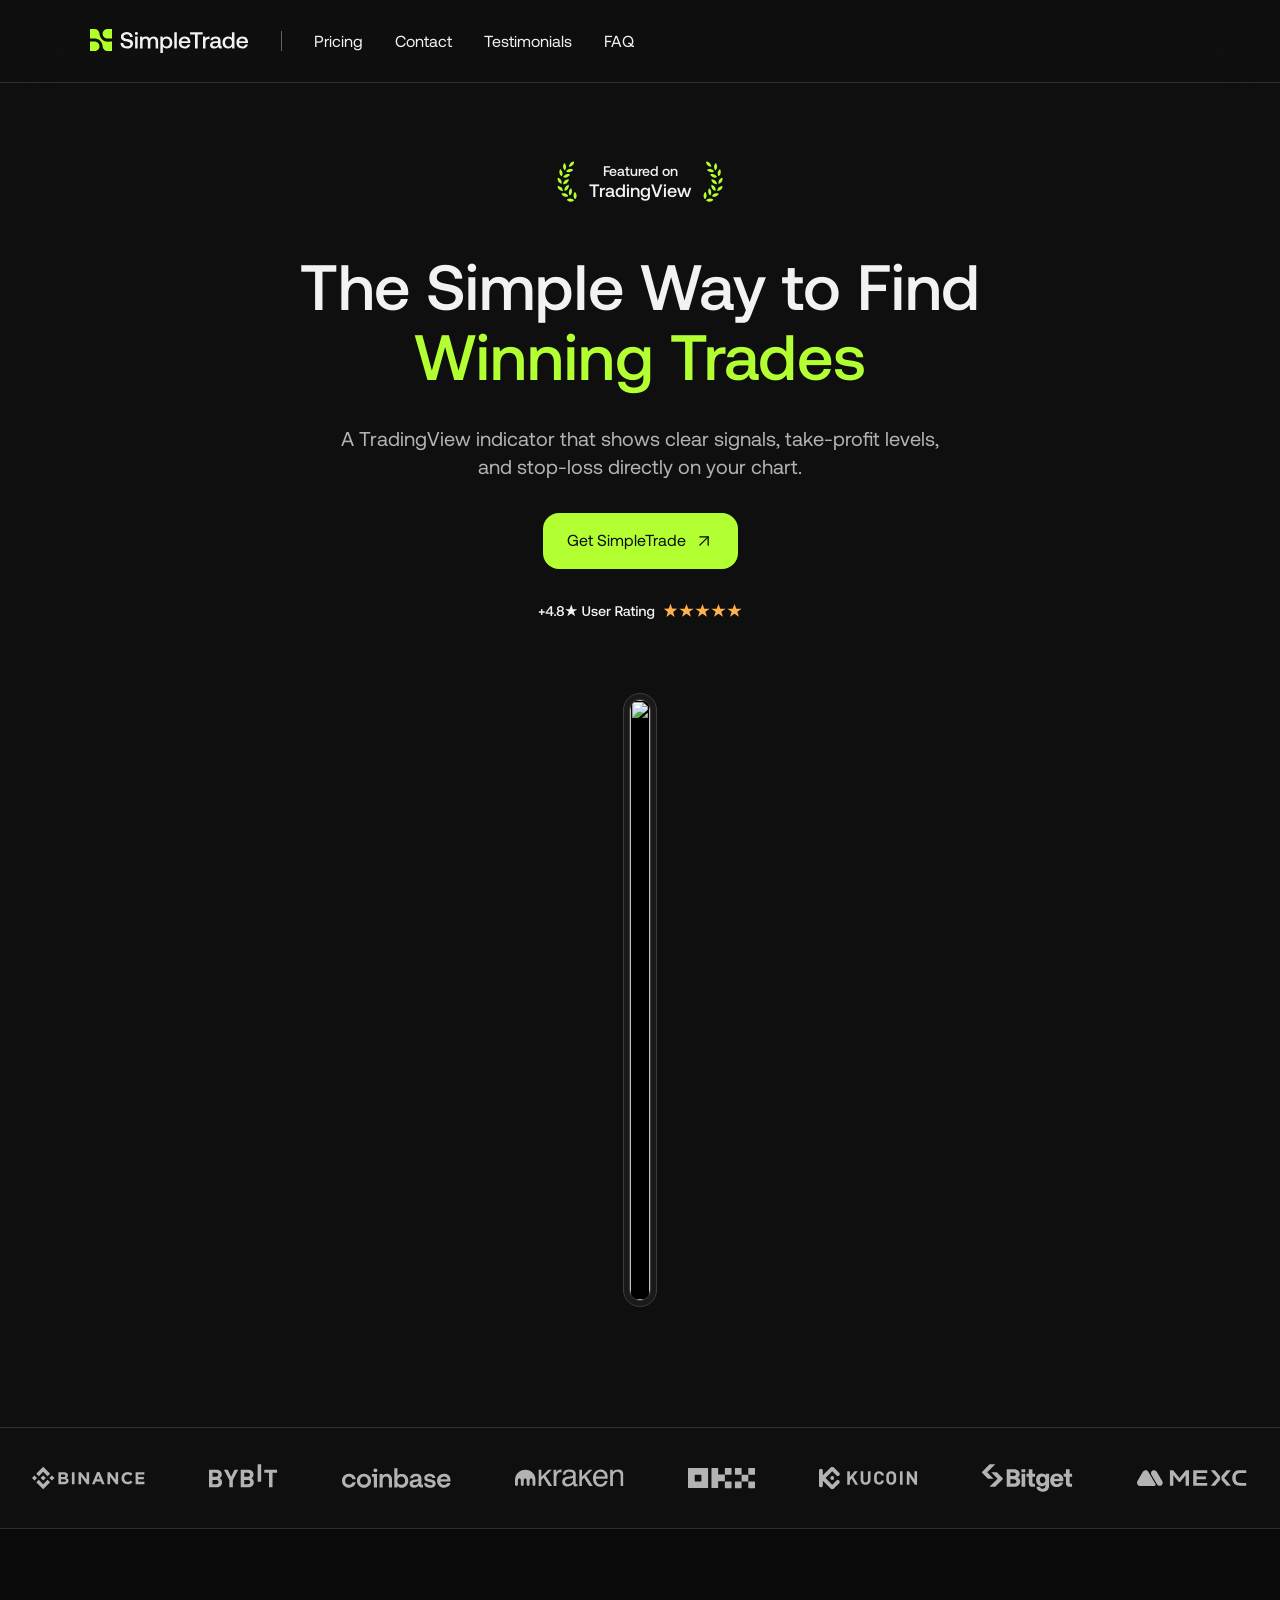
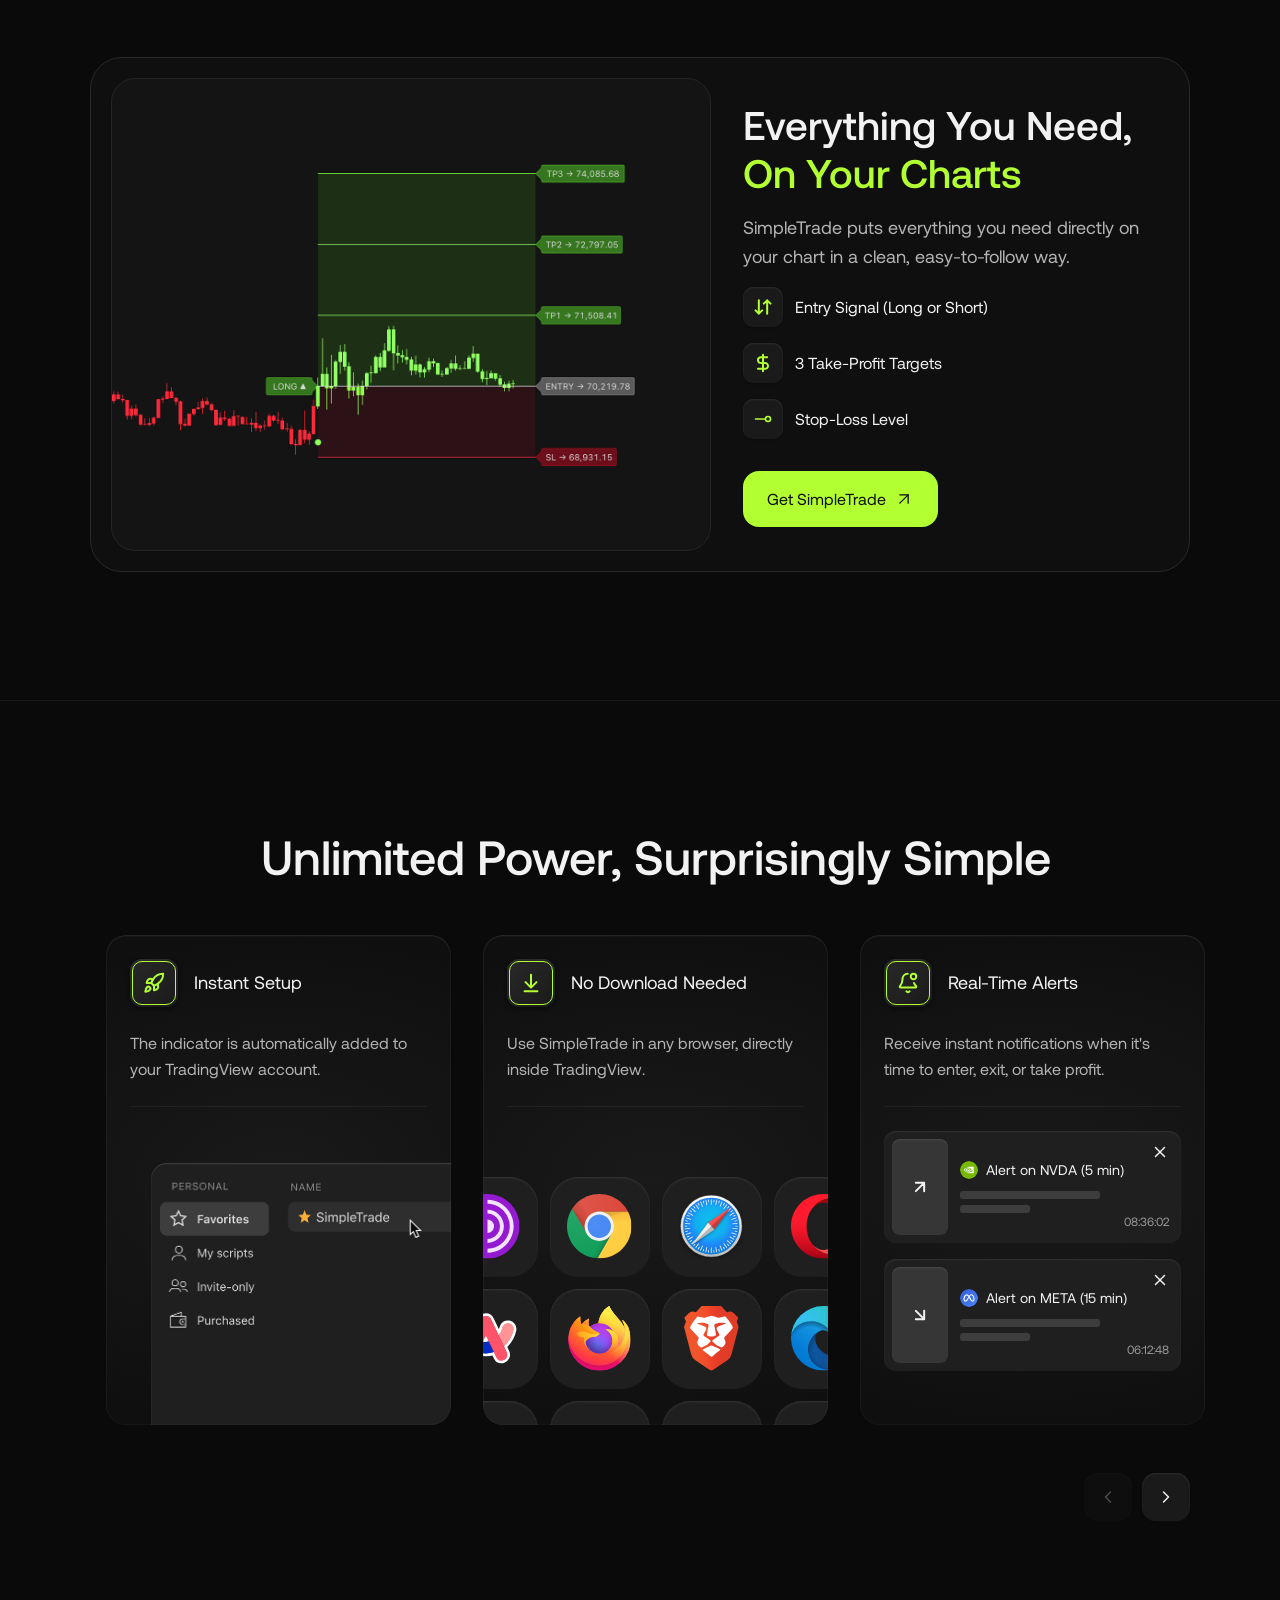
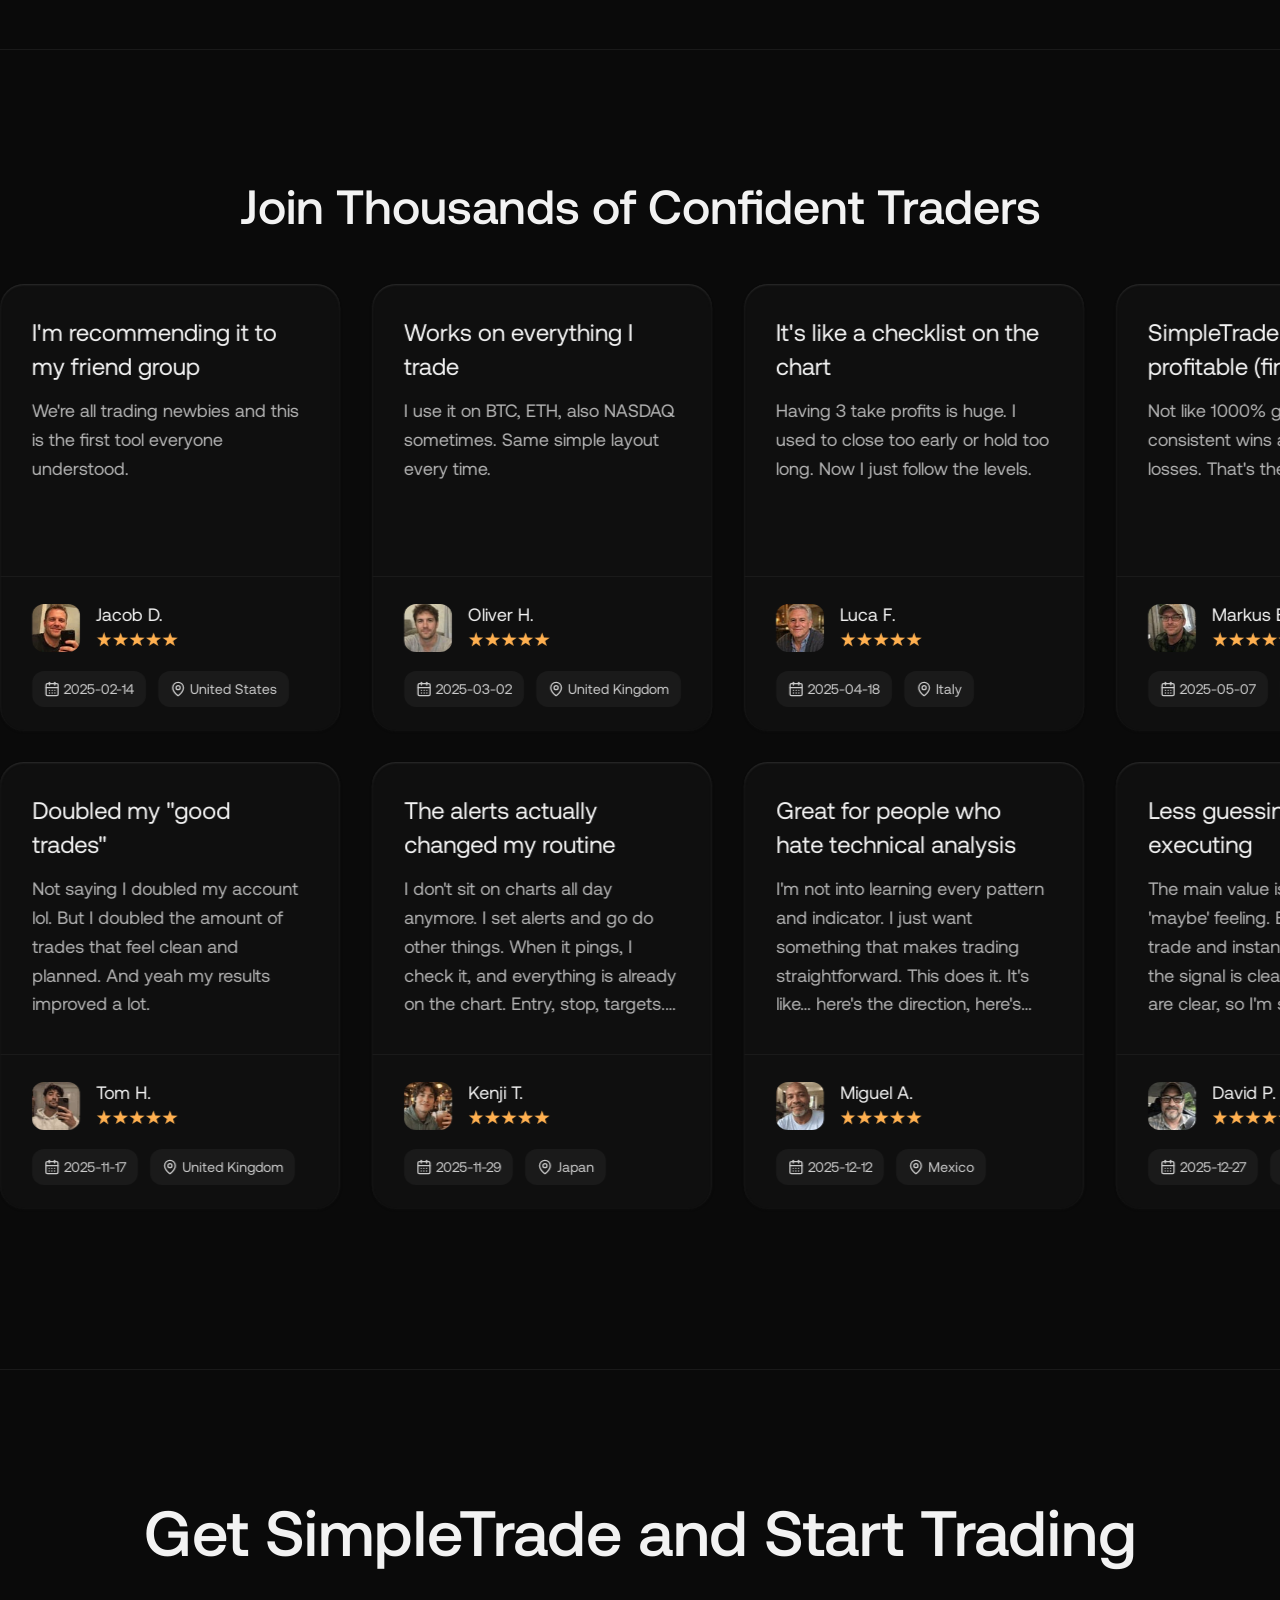
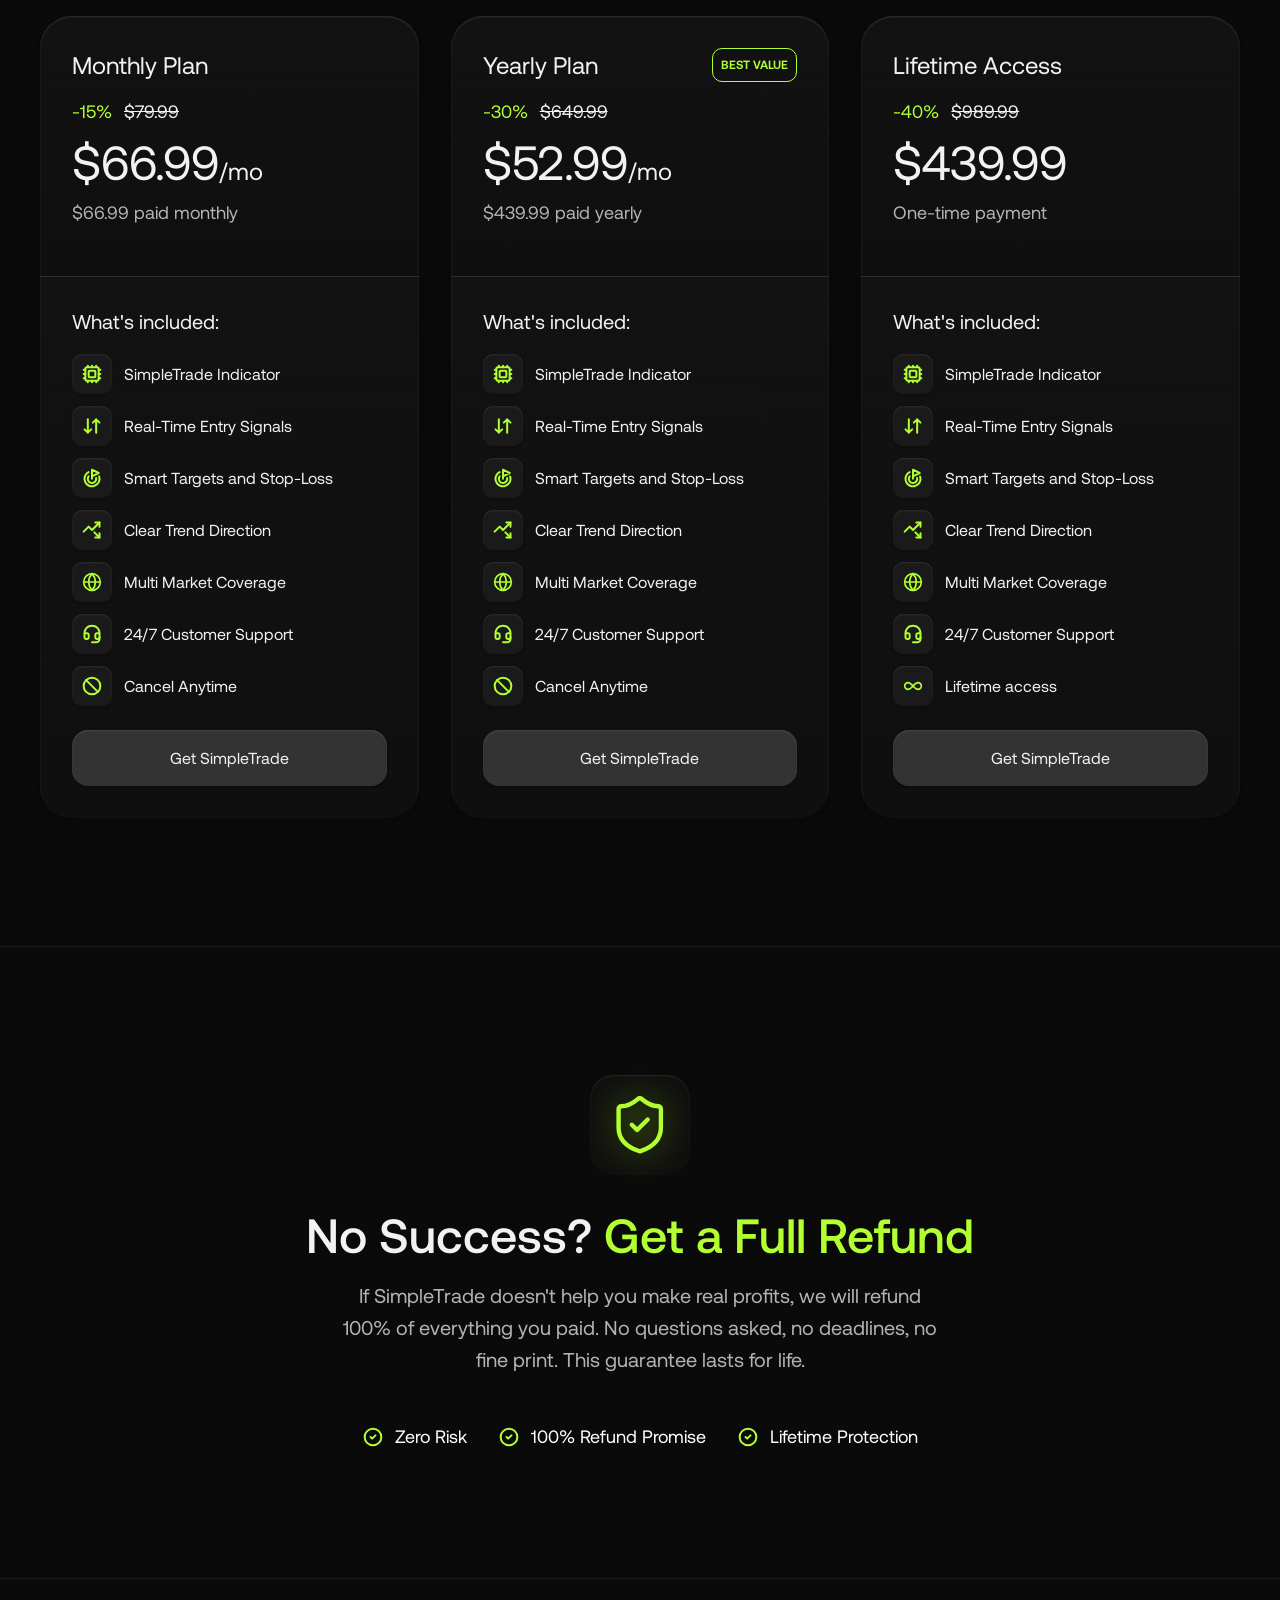
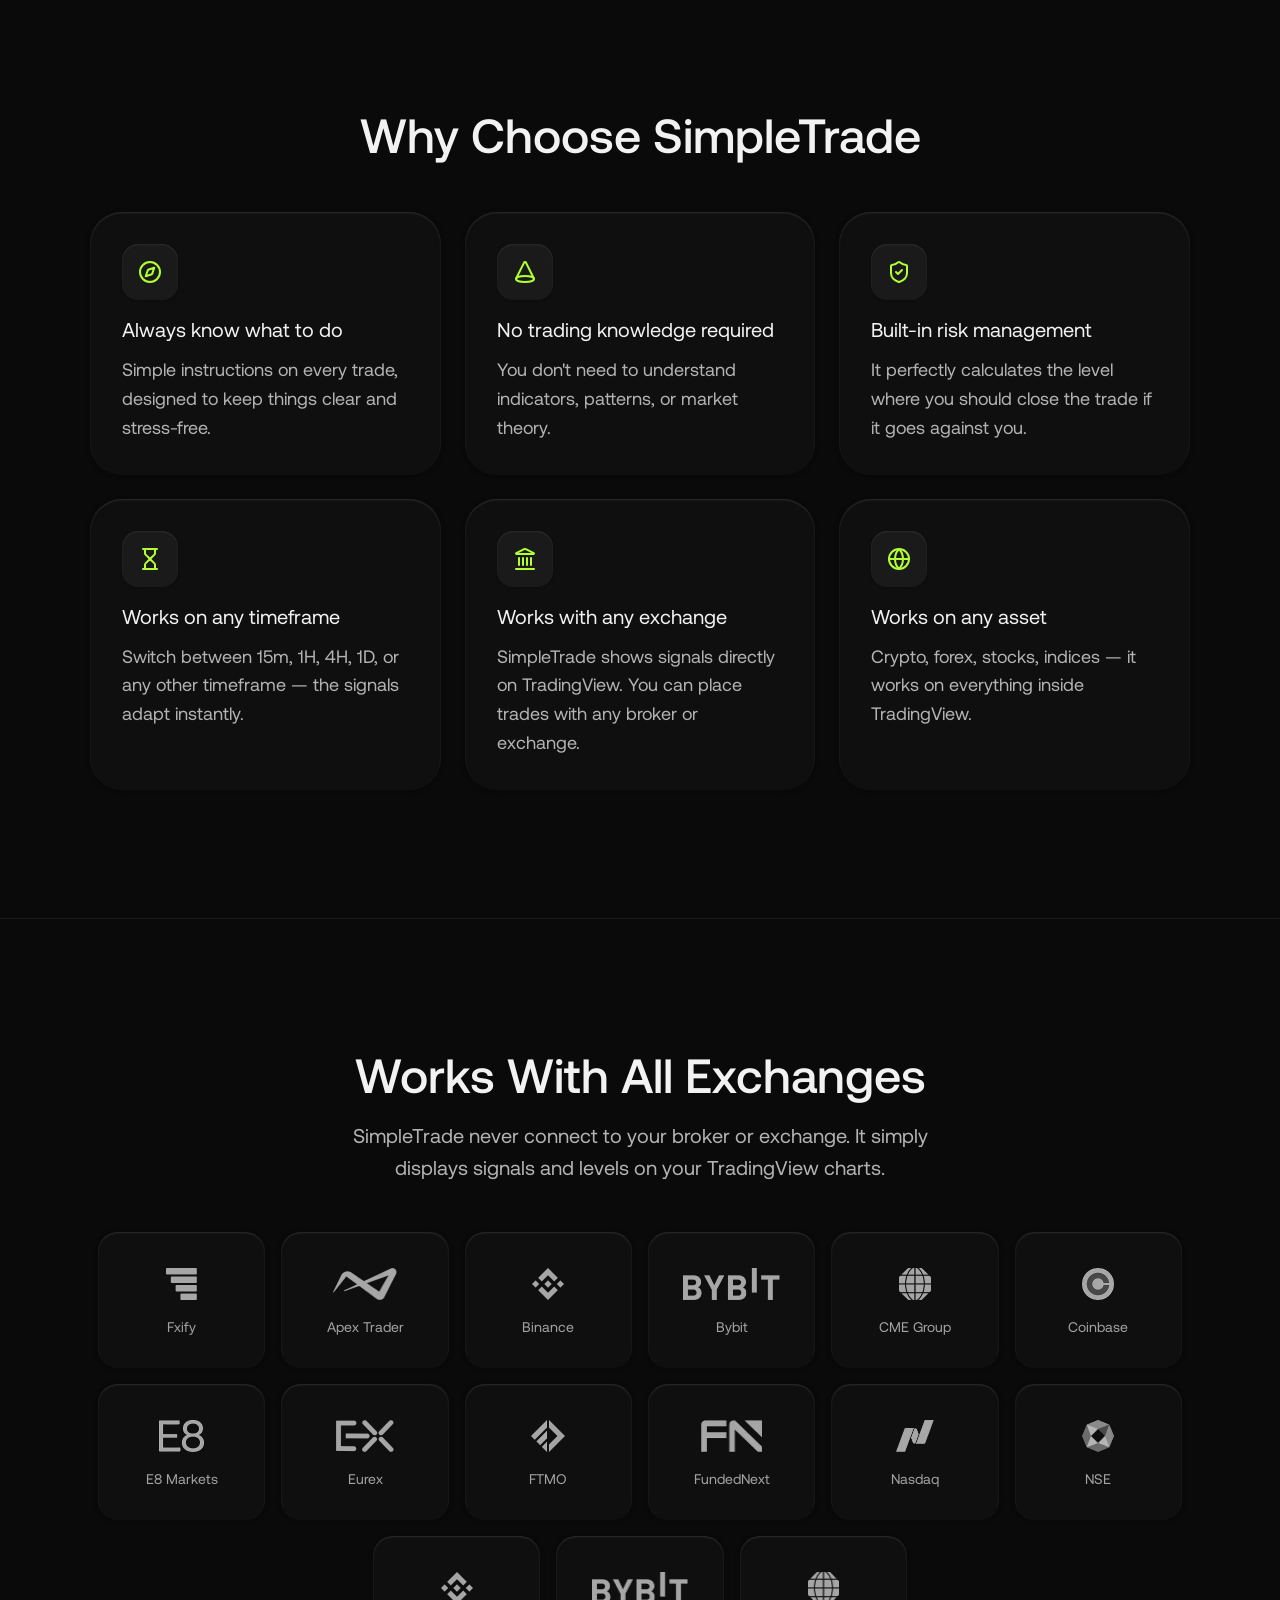
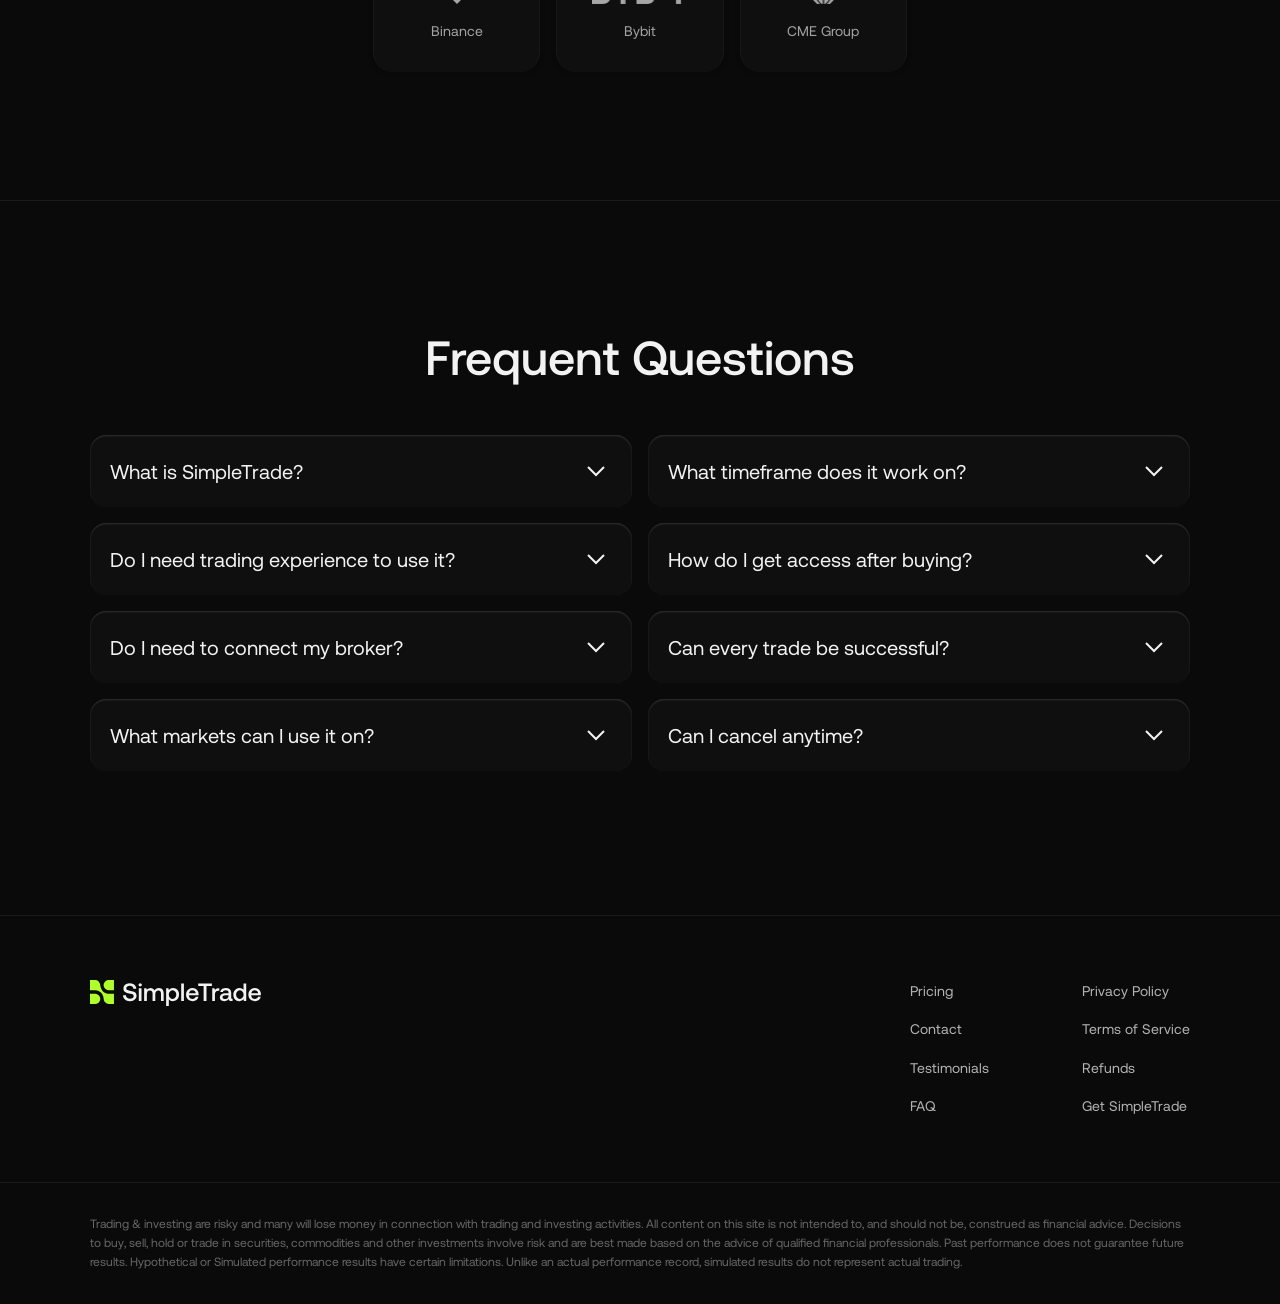
==== commit 9d89769d: "1" ====
--- a/index.html
+++ b/index.html
@@ -36,20 +36,8 @@
             <a class="nav-link" href="#contact" onclick="closeMenu()">Contact</a>
             <a class="nav-link" href="#testimonials" onclick="closeMenu()">Testimonials</a>
             <a class="nav-link" href="#faq" onclick="closeMenu()">FAQ</a>
-            <a href="#checkout" class="get-button"><svg class="simpletrade-icon" xmlns="http://www.w3.org/2000/svg"
-                    fill="none" viewBox="0 0 24 24">
-                    <g fill="#D7F906" clip-path="url(#clip0_909_1960)">
-                        <path
-                            d="M0 .002 5.44 0c2.042.123 3.697 1.567 4.405 3.435.423 1.117.427 2.315.722 3.468.656 2.56 2.201 4.85 4.631 5.992 2.674 1.257 5.88.61 8.756.769v10.293s-3.64.096-5.33 0c-2.544-.144-4.487-1.892-4.891-4.394-.088-.546-.073-1.106-.151-1.656-.597-4.189-3.722-7.387-7.998-7.646L0 10.263z" />
-                        <path
-                            d="m23.954 10.257-5.618.006c-1.693-.177-3.288-1.2-4.078-2.715-1.741-3.34.493-7.264 4.186-7.547l5.51.006zM0 13.659h5.402c2.435.162 4.527 2.057 4.819 4.502.36 3.022-1.88 5.612-4.892 5.795H0z" />
-                    </g>
-                    <defs>
-                        <clipPath id="clip0_909_1960">
-                            <path fill="#fff" d="M0 0h23.954v24H0z" />
-                        </clipPath>
-                    </defs>
-                </svg>Get SimpleTrade <img class="button-arrow" src="svg/get-arrow-white.svg"></a>
+            <a href="#checkout" class="get-button">Get SimpleTrade <img class="button-arrow"
+                    src="svg/get-arrow.svg"></a>
         </div>
     </section>
 
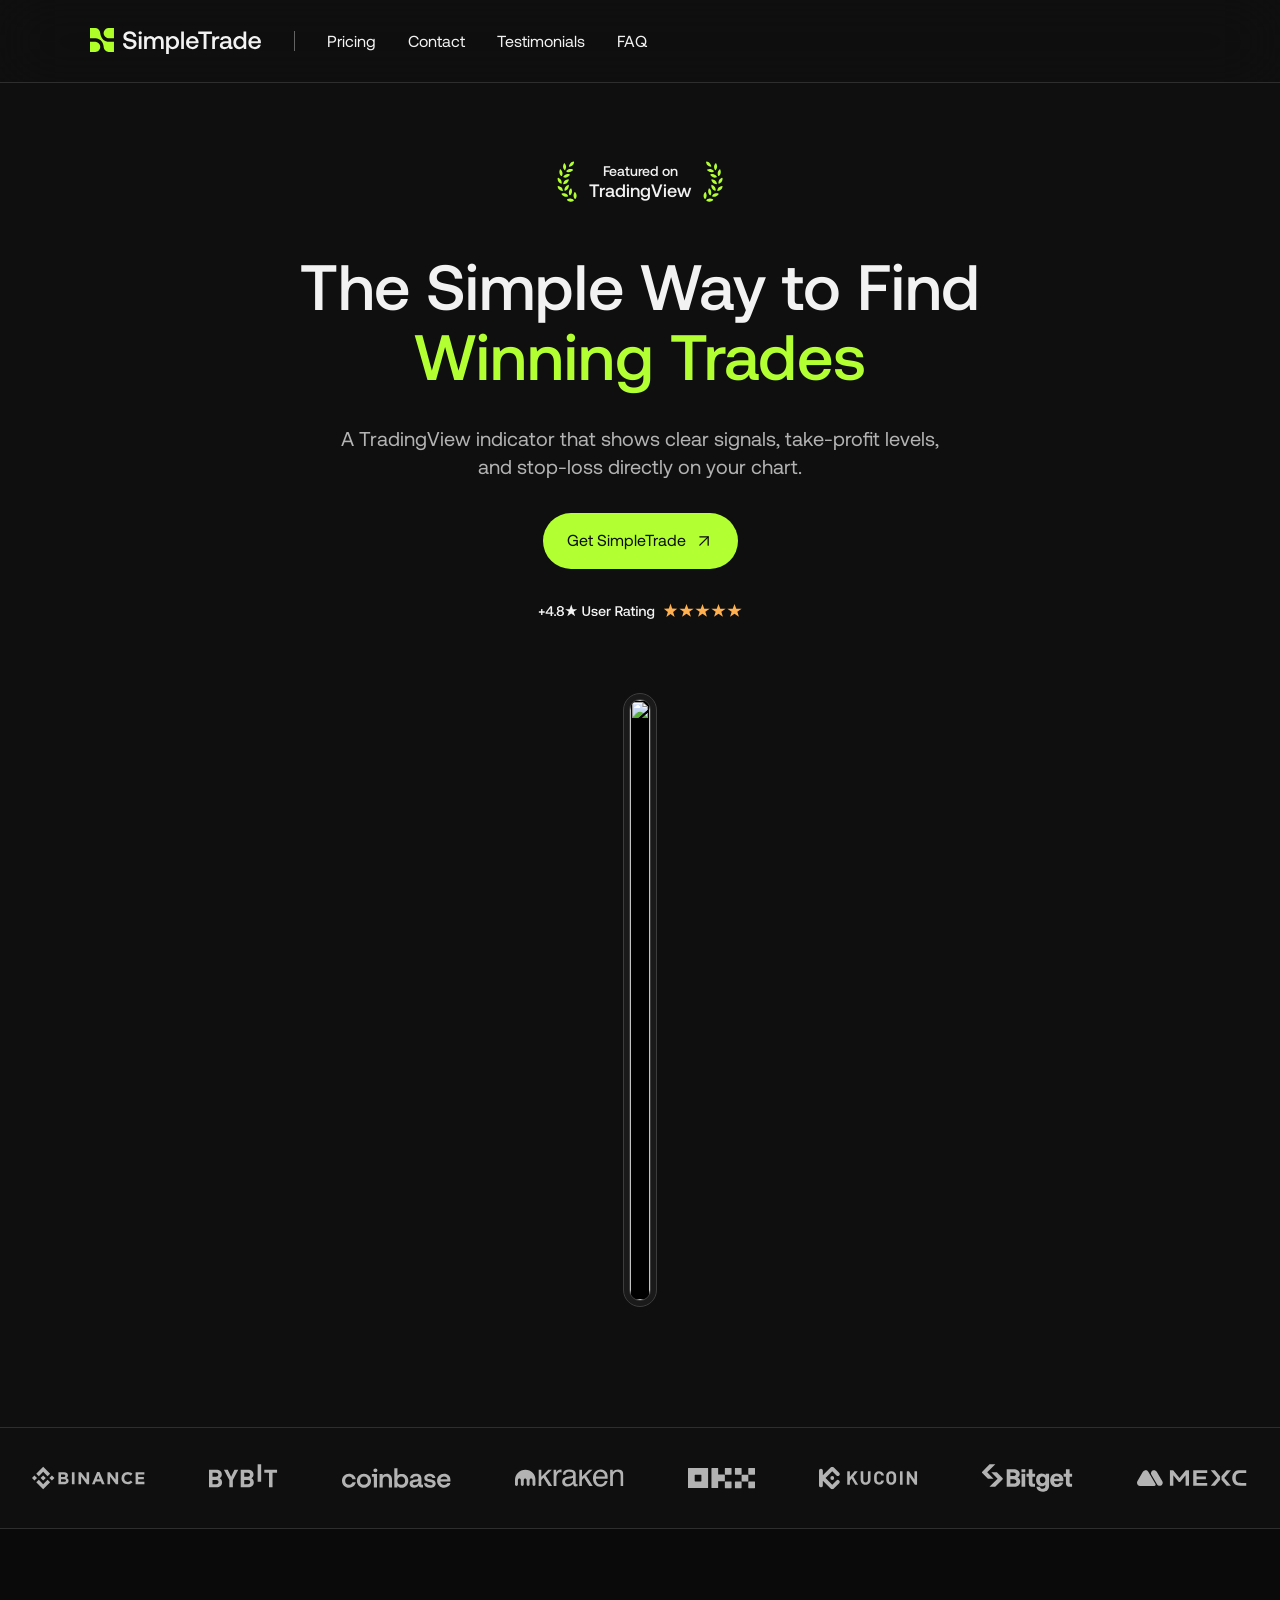
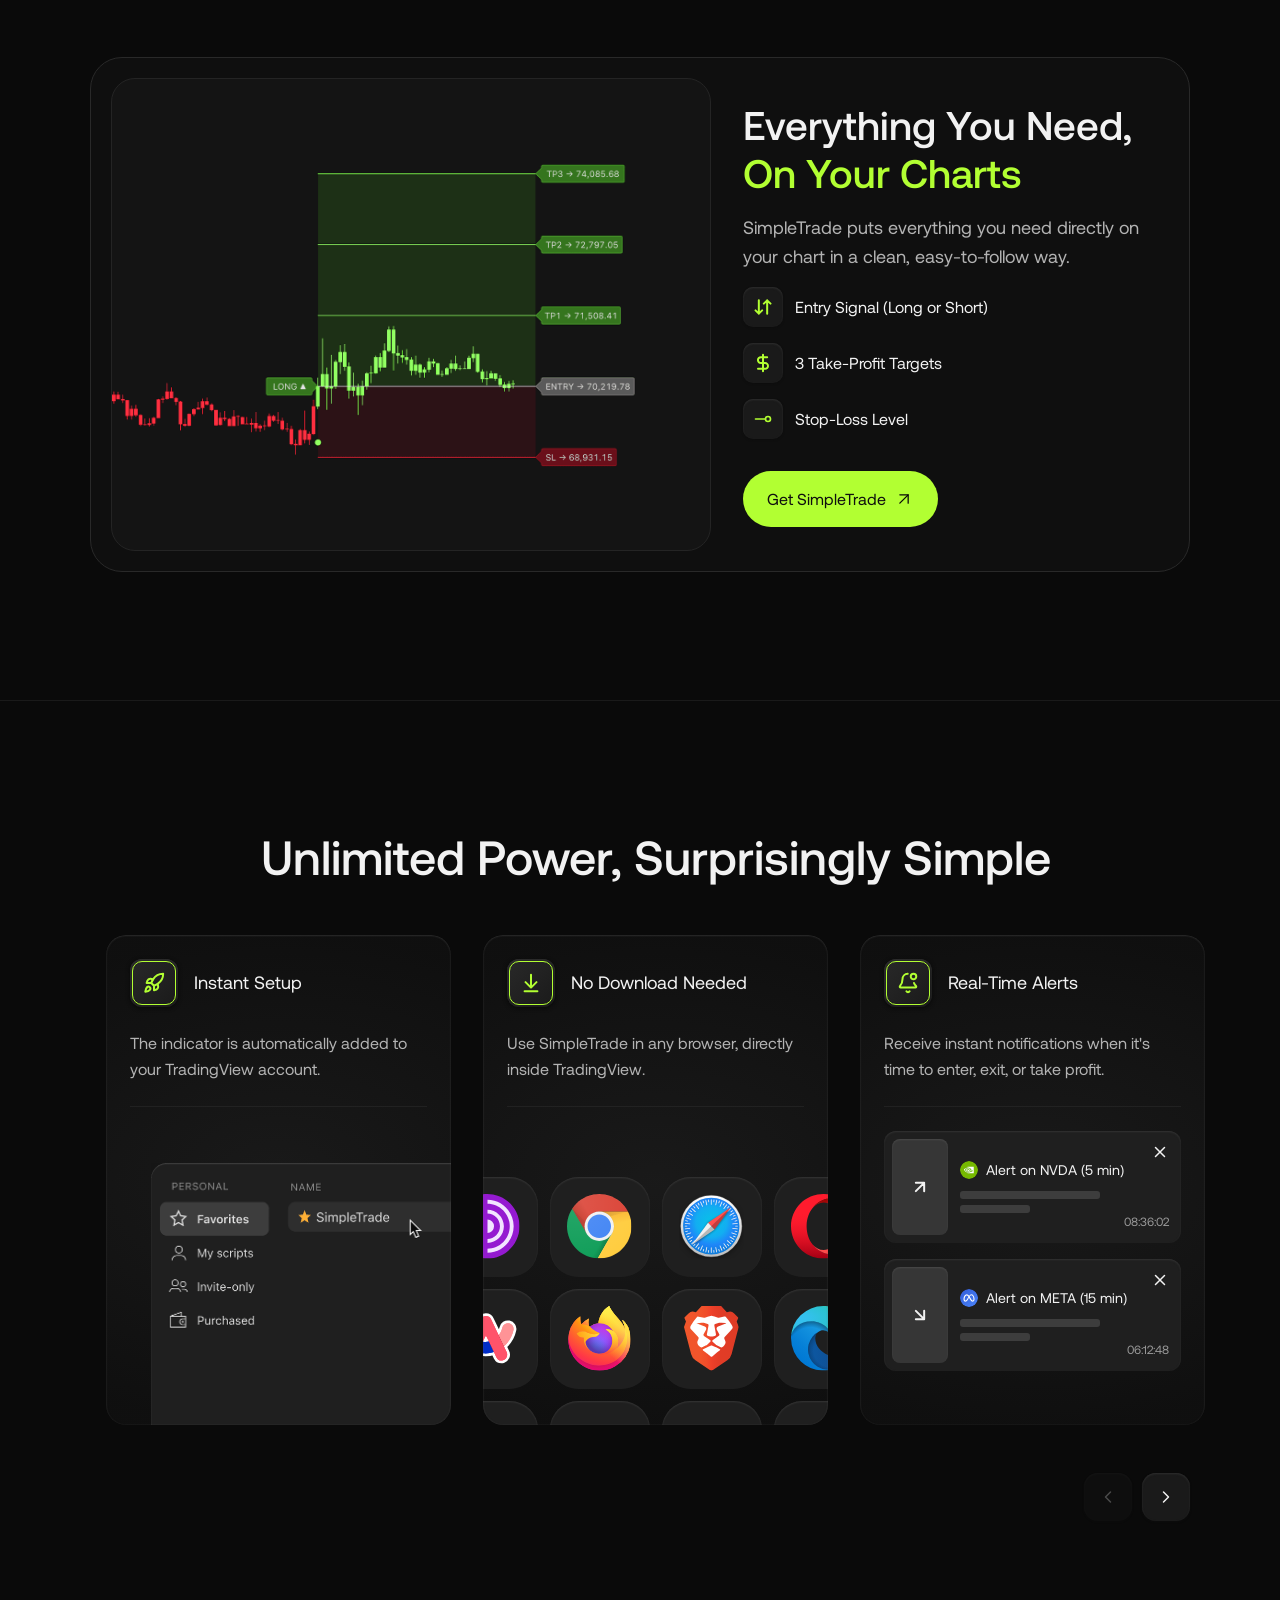
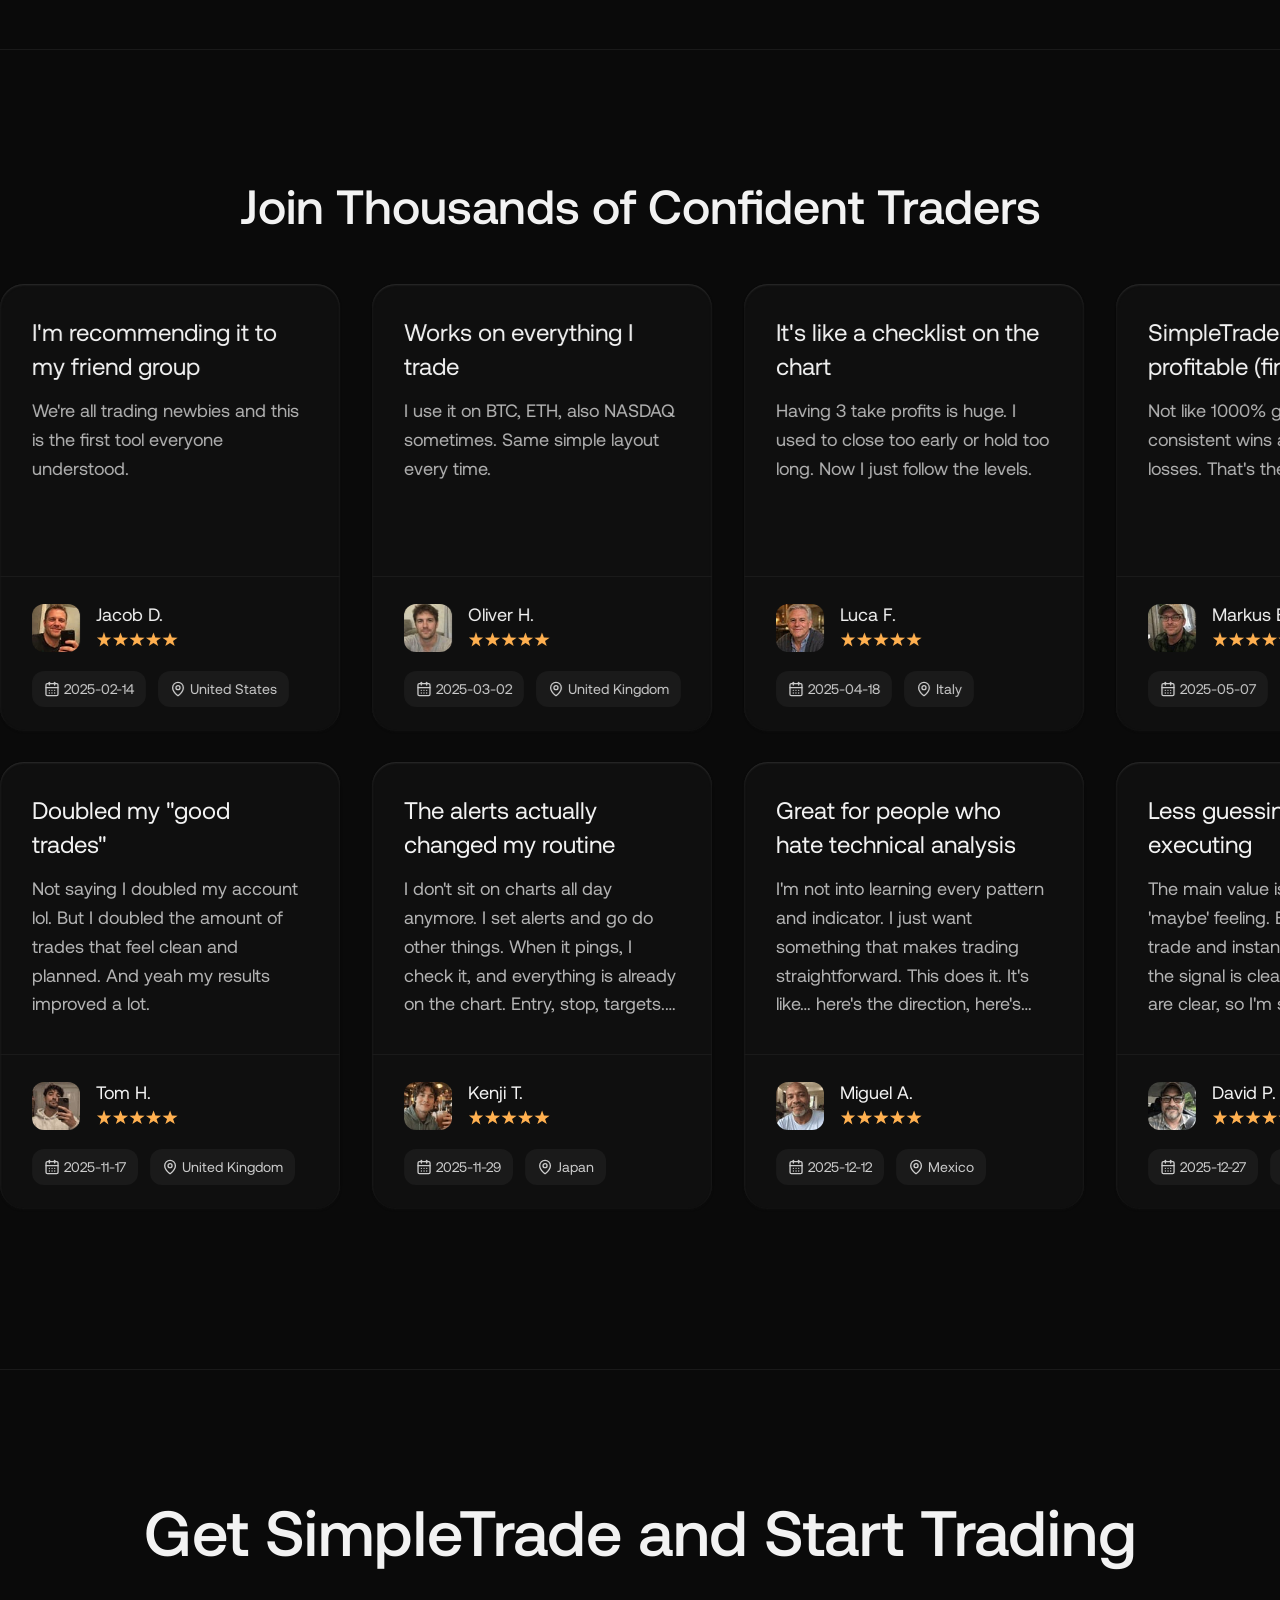
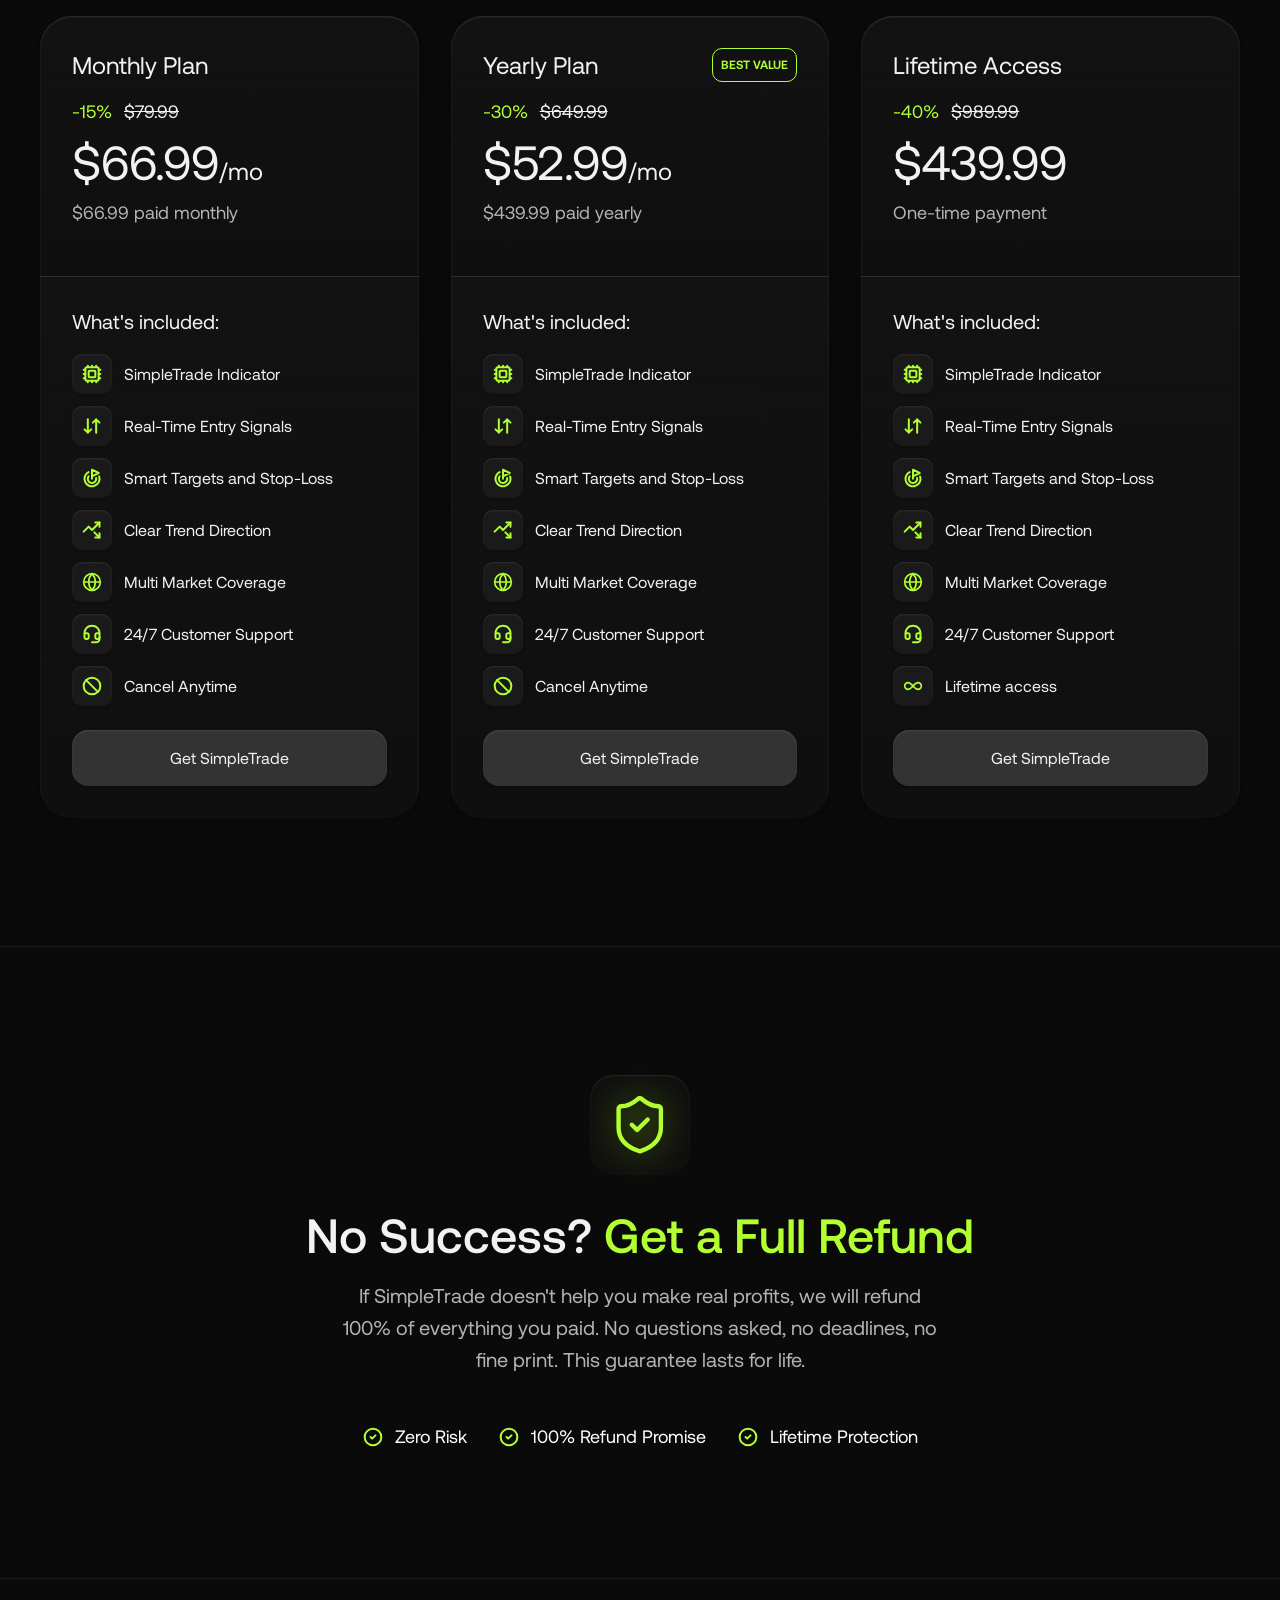
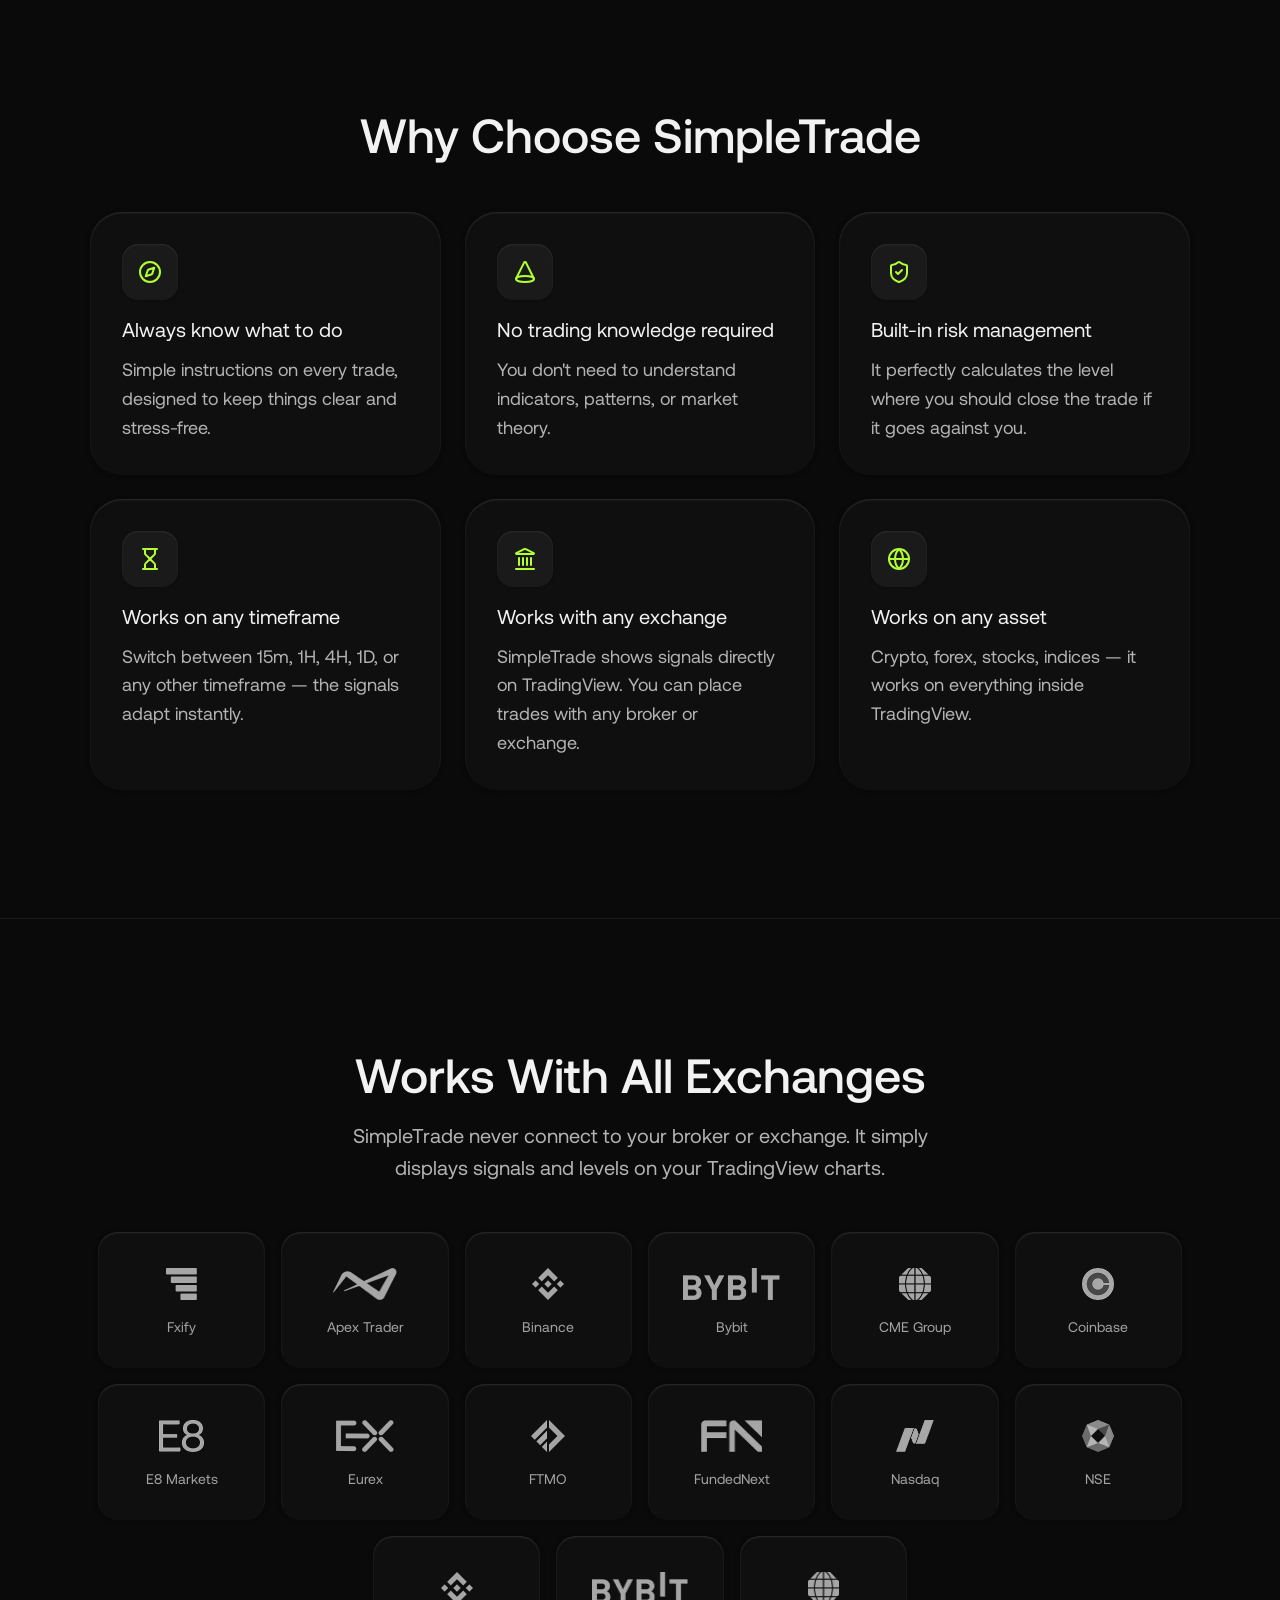
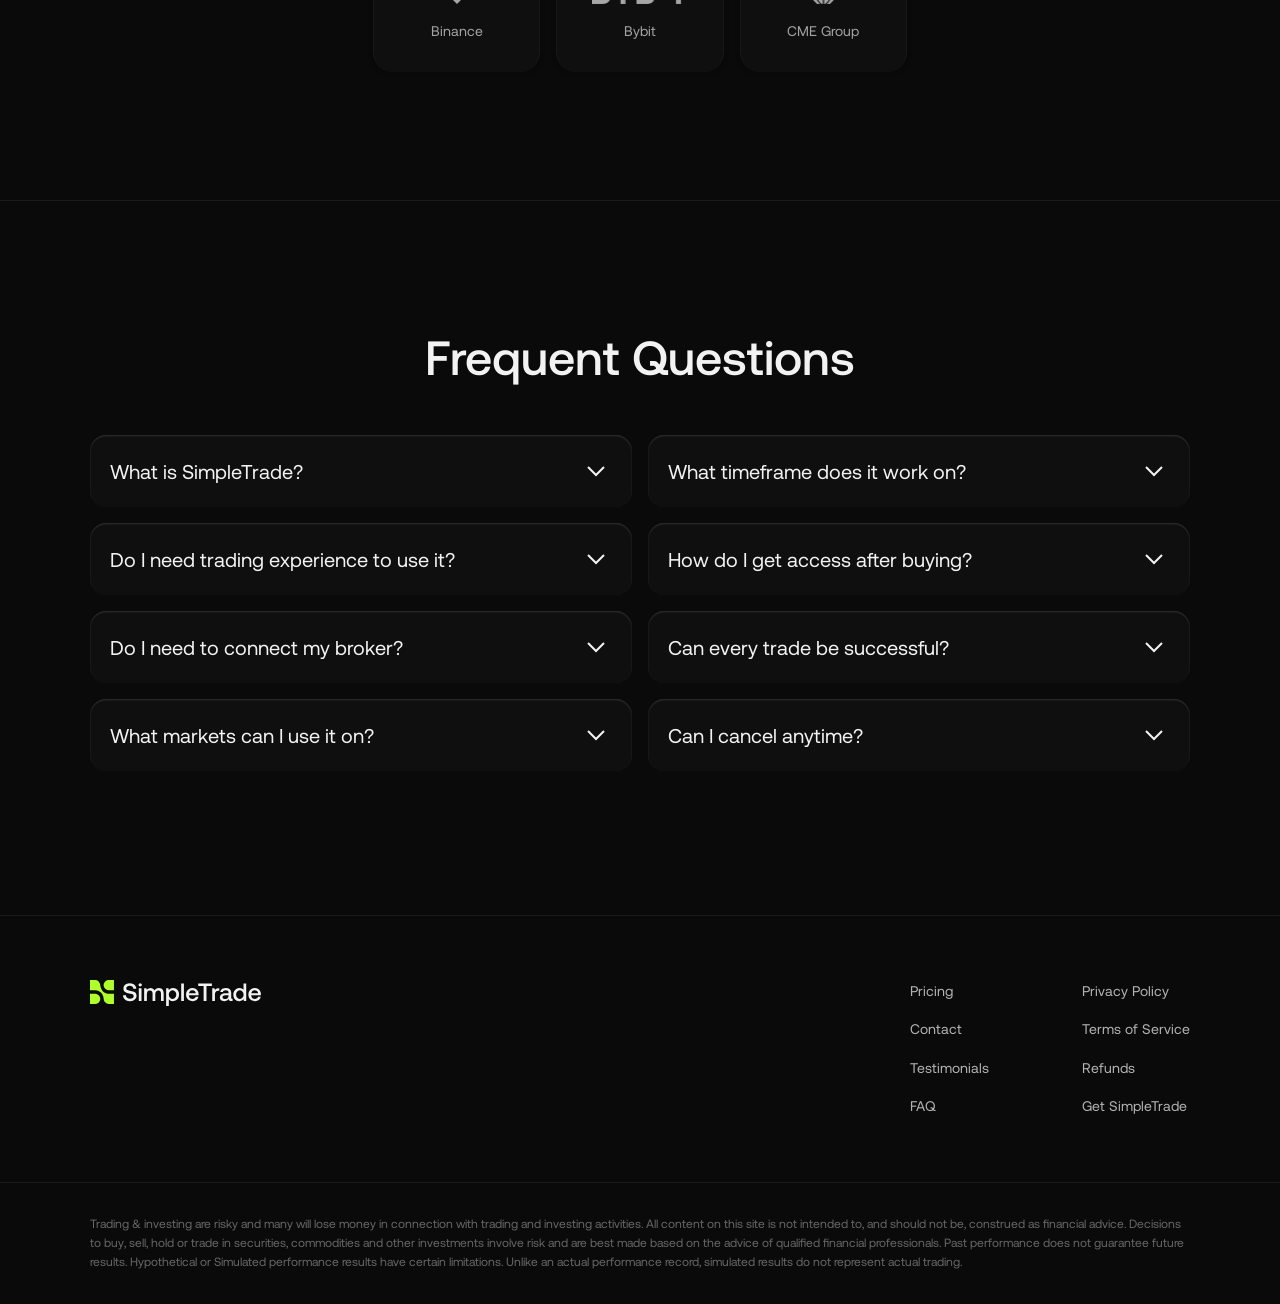
==== commit f16f3ef2: "1" ====
--- a/index.html
+++ b/index.html
@@ -10,39 +10,7 @@
 </head>
 
 <body>
-    <!-- NAV -->
-    <section class="nav">
-        <div class="nav-wrapper">
-            <div class="left-nav">
-                <img class="nav-logo" src="svg/logo.svg">
-                <div class="nav-line"></div>
-                <a class="nav-link" href="#pricing">Pricing</a>
-                <a class="nav-link" href="#contact">Contact</a>
-                <a class="nav-link" href="#testimonials">Testimonials</a>
-                <a class="nav-link" href="#faq">FAQ</a>
-            </div>
-
-            <!-- Hamburger -->
-            <button class="hamburger" id="hamburger" aria-label="Open menu">
-                <span></span>
-                <span></span>
-                <span></span>
-            </button>
-        </div>
-
-        <!-- Mobile Menu -->
-        <div class="mobile-menu" id="mobile-menu">
-            <a class="nav-link" href="#pricing" onclick="closeMenu()">Pricing</a>
-            <a class="nav-link" href="#contact" onclick="closeMenu()">Contact</a>
-            <a class="nav-link" href="#testimonials" onclick="closeMenu()">Testimonials</a>
-            <a class="nav-link" href="#faq" onclick="closeMenu()">FAQ</a>
-            <a href="#checkout" class="get-button">Get SimpleTrade <img class="button-arrow"
-                    src="svg/get-arrow.svg"></a>
-        </div>
-    </section>
-
     <!-- HERO -->
-
     <section class="hero">
         <div class="hero-content">
             <div class="laurel-banner">
@@ -133,13 +101,14 @@
     </section>
 
     <!-- TWO-COLUMN-IMAGE -->
-    <section class="section">
+    <section class="section section-border-bottom">
         <div class="section-content">
-            <div class="two-column">
-                <div class="two-column-img-wrapper">
-                    <img class="two-column-img" src="img/new-test.png">
-                </div>
-                <div class="two-column-right">
+            <div class="big-card">
+                <div class="slideshow">
+                    <img src="img/slideshow-1.png">
+                    <img src="img/slideshow-2.png">
+                </div>
+                <div class="big-card-info">
                     <h3>Everything You Need, <br> <span class="text-primary">On Your Charts</span></h3>
                     <p class="feature-desc">
                         SimpleTrade puts everything you need directly on your chart in a clean, easy-to-follow way.
@@ -162,7 +131,7 @@
                         </div>
                         <div class="plan-feature-text">Stop-Loss Level</div>
                     </div>
-                    <a href="#checkout" class="get-button section-button">Get SimpleTrade <img class="button-arrow"
+                    <a href="#checkout" class="get-button">Get SimpleTrade <img class="button-arrow"
                             src="svg/get-arrow.svg"></a>
                 </div>
             </div>
@@ -171,7 +140,7 @@
 
 
     <!-- CARDS -->
-    <section class="section">
+    <section class="section section-border-bottom">
         <div class="section-content cards-section-content">
             <h2 class="section-heading">Unlimited Power, Surprisingly Simple</h2>
 
@@ -402,13 +371,13 @@
                 </button>
             </div>
 
-        </div><!-- /.section-content -->
+        </div>
     </section>
 
 
 
     <!-- TESTIMONIALS -->
-    <section class="section" id="testimonials">
+    <section class="section section-border-bottom" id="testimonials">
         <div class="section-content">
             <h2 class="section-heading">Join Thousands of Confident Traders</h2>
             <div class="review-tracks">
@@ -419,7 +388,7 @@
     </section>
 
     <!-- CHECKOUT -->
-    <section class="section" id="checkout">
+    <section class="section section-border-bottom" id="checkout">
         <div class="section-content">
             <h1 class="section-heading">Get SimpleTrade and Start Trading</h1>
             <div class="plans">
@@ -619,7 +588,7 @@
     </section>
 
     <!-- MONEY-BACK -->
-    <section class="section" id="money-back">
+    <section class="section section-border-bottom" id="money-back">
         <div class="section-content">
             <div class="section-head">
                 <div class="shield-frame">
@@ -648,7 +617,7 @@
     </section>
 
     <!-- FEATURES -->
-    <section class="section">
+    <section class="section section-border-bottom">
         <div class="section-content">
             <h2 class="section-heading">Why Choose SimpleTrade</h2>
             <div class="features-grid">
@@ -729,7 +698,7 @@
     </section>
 
     <!-- EXCHANGES -->
-    <section class="section" id="exchanges">
+    <section class="section section-border-bottom" id="exchanges">
         <div class="section-content">
             <div class="section-head">
                 <h2 class="section-heading">Works With All Exchanges</h2>
@@ -955,62 +924,16 @@
     </section>
 
 
-    <!-- FOOTER -->
-    <section class="footer">
-        <div class="footer-content">
-            <img src="svg/logo.svg">
-            <div class="footer-links">
-                <div class="footer-links-column">
-                    <a class="footer-link">Pricing</a>
-                    <a class="footer-link">Contact</a>
-                    <a class="footer-link">Testimonials</a>
-                    <a class="footer-link">FAQ</a>
-                </div>
-                <div class="footer-links-column">
-                    <a class="footer-link">Privacy Policy</a>
-                    <a class="footer-link">Terms of Service</a>
-                    <a class="footer-link">Refunds</a>
-                    <a class="footer-link">Get SimpleTrade</a>
-                </div>
-
-            </div>
-        </div>
-    </section>
-
-    <!-- DISCLAIMER -->
-    <section class="disclaimer">
-        <p class="disclaimer-text">Trading & investing are risky and many will lose money in connection with trading and
-            investing activities. All
-            content on this site is not intended to, and should not be, construed as financial advice. Decisions to buy,
-            sell, hold or trade in securities, commodities and other investments involve risk and are best made based on
-            the
-            advice of qualified financial professionals. Past performance does not guarantee future results.
-
-            Hypothetical or Simulated performance results have certain limitations. Unlike an actual performance record,
-            simulated results do not represent actual trading.</p>
-    </section>
-
-
-
-
-
-
-
-
-
-
-
-
-
 
 
 
     <script src="js/card-carousel.js"></script>
-    <script src="js/nav.js"></script>
+    <script src="js/slideshow.js"></script>
     <script src="js/faq.js"></script>
     <script src="js/reviews.js"></script>
     <script src="js/active-traders.js"></script>
-
+    <script src="js/nav.js"></script>
+    <script src="js/footer.js"></script>
 </body>
 
 </html>
--- a/style.css
+++ b/style.css
@@ -21,6 +21,9 @@
   color: var(--text);
   padding: 0;
   margin: 0;
+  min-height: 100vh;
+  display: flex;
+  flex-direction: column;
 }
 
 :root {
@@ -222,8 +225,11 @@
   background: var(--bg-dark);
   position: relative;
   background: var(--bg-dark);
+  overflow: hidden;
+}
+
+.section-border-bottom {
   border-bottom: solid 1px var(--gray-10);
-  overflow: hidden;
 }
 
 .section-head {
@@ -283,7 +289,7 @@
   flex-shrink: 0;
   align-items: center;
   justify-content: center;
-  border-radius: 16px;
+  border-radius: 9999px;
   border: none;
   padding: 0 1.5rem;
   gap: 8px;
@@ -312,6 +318,15 @@
       rgba(255, 255, 255, 0) 100%);
   transform: skewX(-20deg);
   animation: shine 3s ease-in-out infinite;
+  pointer-events: none;
+}
+
+.get-button:hover {
+  background-color: hsl(83, 100%, 65%);
+}
+
+.get-button:active {
+  background-color: hsl(83, 100%, 40%);
 }
 
 @keyframes shine {
@@ -1299,6 +1314,8 @@
   background: var(--bg);
   border-top: var(--border-muted) 0.5px solid;
   border-bottom: var(--border-muted) 0.5px solid;
+  max-width: 100%;
+  width: 100%;
 }
 
 .bar-exchange-rail {
@@ -1373,80 +1390,111 @@
 
 
 
-/*TWO COLUMN */
-
-.two-column {
-  display: flex;
-  align-items: stretch;
-  margin: 0 auto;
+/*BIG CARD */
+
+@keyframes card-shine {
+  0% {
+    transform: translateX(-120%);
+  }
+
+  35% {
+    transform: translateX(120%);
+  }
+
+  35.01% {
+    transform: translateX(-120%);
+  }
+
+  100% {
+    transform: translateX(-120%);
+  }
+}
+
+.big-card {
+  display: flex;
   gap: 32px;
-  max-width: var(--max-w1);
   background-color: var(--bg);
   padding: 20px 0px 20px 20px;
   border-radius: 32px;
   border: solid 1px hsl(0, 0%, 16%);
+  position: relative;
+  overflow: hidden;
+  align-self: stretch;
+}
+
+.big-card::after {
+  content: '';
+  top: 0;
+  transform: translateX(100%);
+  width: 100%;
+  height: 100%;
+  position: absolute;
+  z-index: 1;
+  animation: card-shine 8s infinite;
+  background: linear-gradient(105deg,
+      transparent 35%,
+      rgba(255, 255, 255, 0.03) 40%,
+      rgba(255, 255, 255, 0.07) 50%,
+      rgba(255, 255, 255, 0.03) 60%,
+      transparent 65%);
+  pointer-events: none;
 }
 
 @media (max-width: 768px) {
-  .two-column {
+  .big-card {
     flex-direction: column;
     padding: 20px;
   }
 }
 
-
-.two-column-right {
+.big-card-info {
   display: flex;
   flex-direction: column;
   gap: 1rem;
   padding-top: 24px;
   padding-bottom: 24px;
   padding-right: 48px;
-  width: 40%;
+  flex: 2;
 }
 
 @media (max-width: 768px) {
-  .two-column-right {
+  .big-card-info {
     width: auto;
     padding: 16px;
   }
 }
 
-.two-column-img-wrapper {
-  width: 60%;
+.slideshow {
+  position: relative;
+  flex: 3;
+  aspect-ratio: 13 / 9;
   border-radius: 24px;
   overflow: hidden;
   background-color: #141414;
-  align-items: center;
-  display: flex;
-  position: relative;
   border: solid 1px hsl(0, 0%, 14%);
 }
 
 @media (max-width: 768px) {
-  .two-column-img-wrapper {
+  .slideshow {
     width: 100%;
   }
 }
 
-.two-column-img-wrapper::after {
-  content: "";
+.slideshow img {
   position: absolute;
-  inset: 0;
-  border-radius: 24px;
-}
-
-.two-column-img {
+  top: 50%;
+  left: 0;
+  transform: translateY(-50%);
   width: 100%;
   height: auto;
-}
-
-
-
-.section-button {
+  opacity: 0;
+  transition: opacity 1s;
+}
+
+.big-card .get-button {
   margin-top: 16px;
-  border-radius: 16px;
-}
+}
+
 
 
 
@@ -2002,7 +2050,9 @@
 .footer {
   max-width: 100vw;
   overflow: hidden;
+  border-top: solid 1px var(--gray-10);
   border-bottom: solid 1px var(--gray-10);
+  margin-top: auto;
 }
 
 .footer-content {
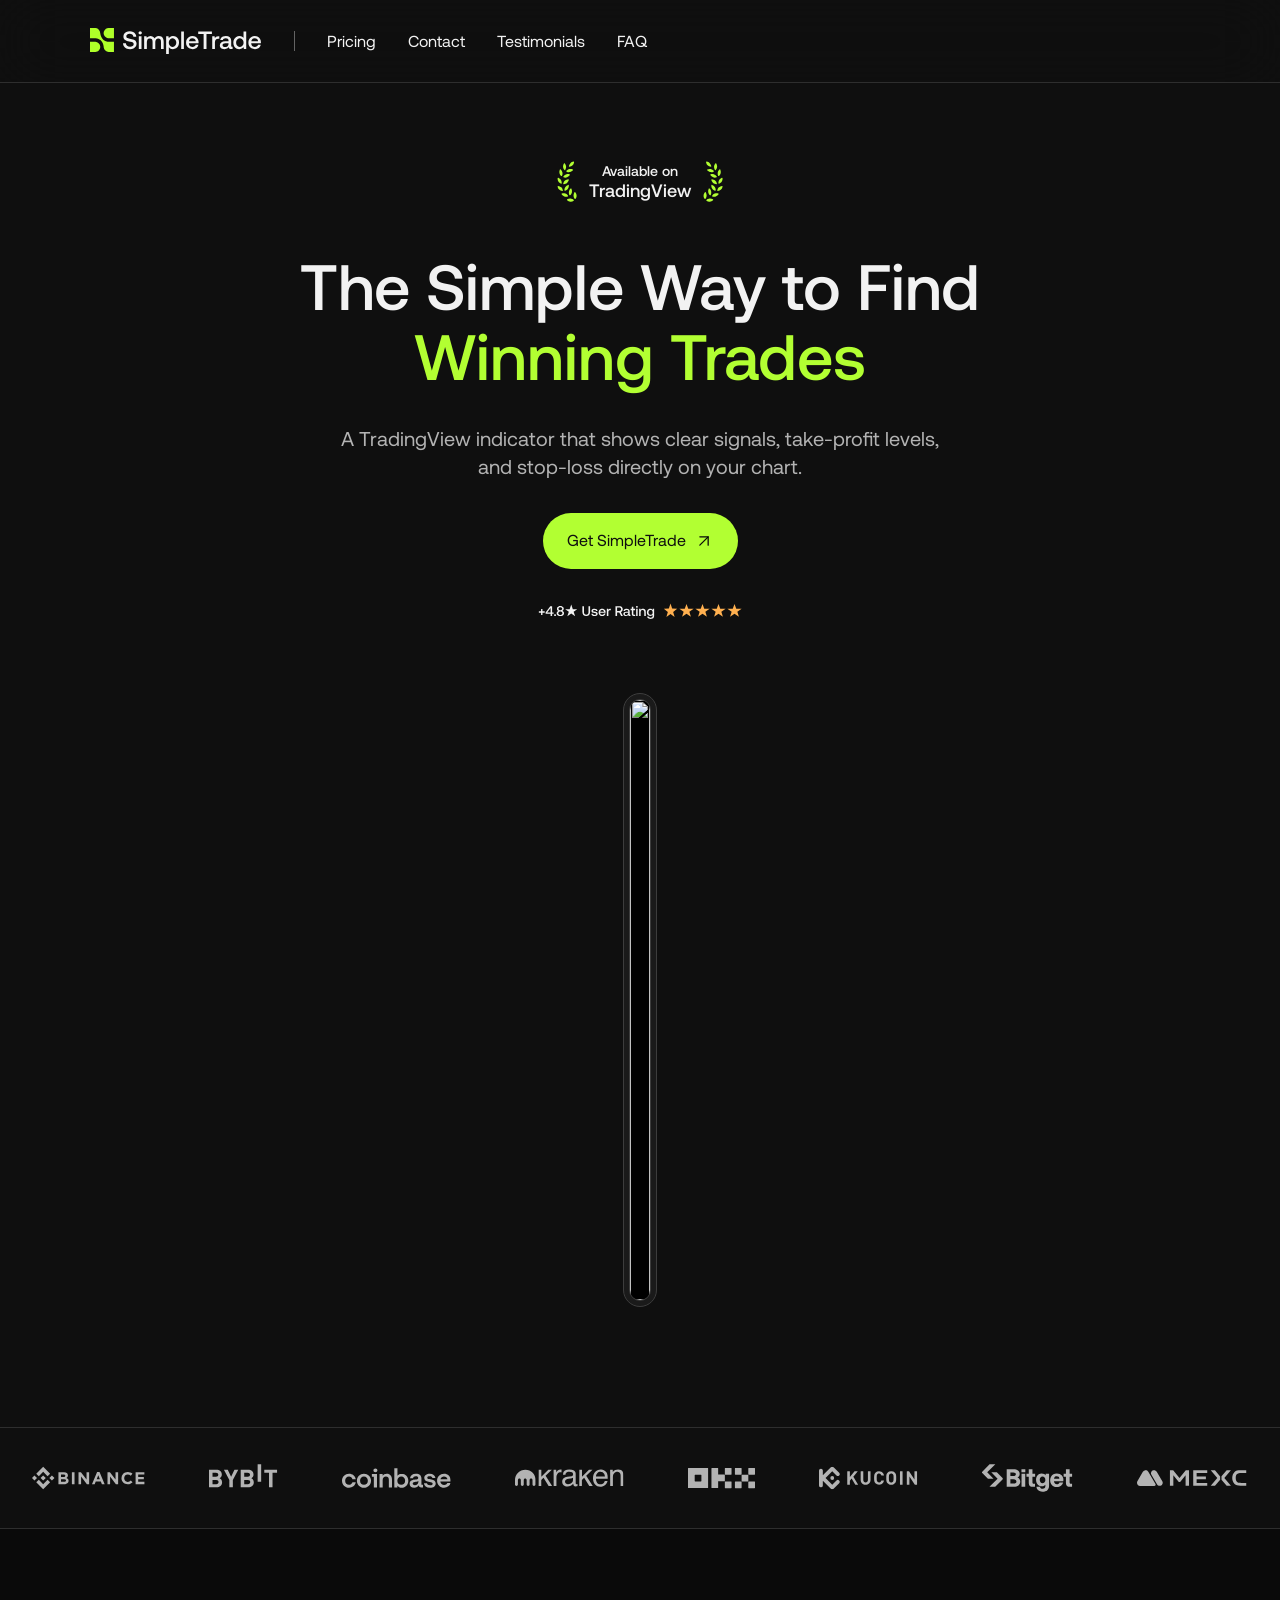
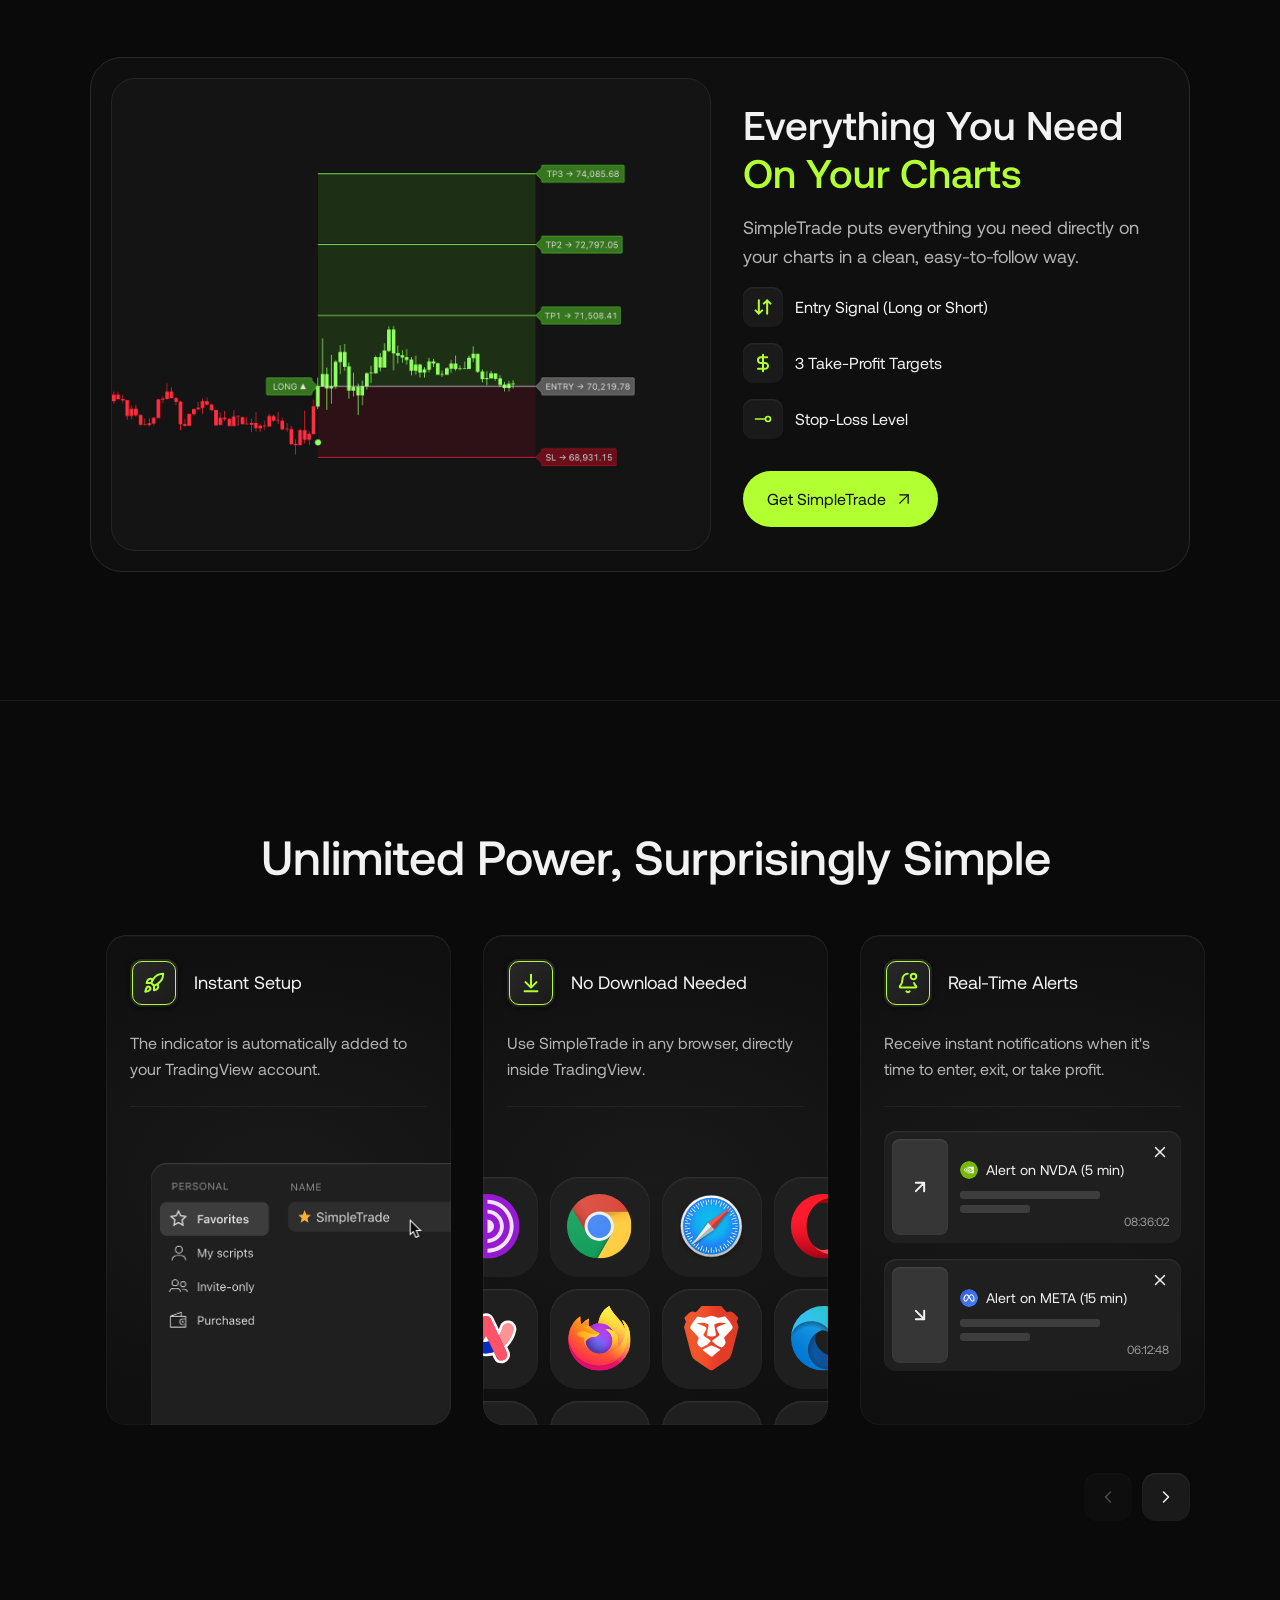
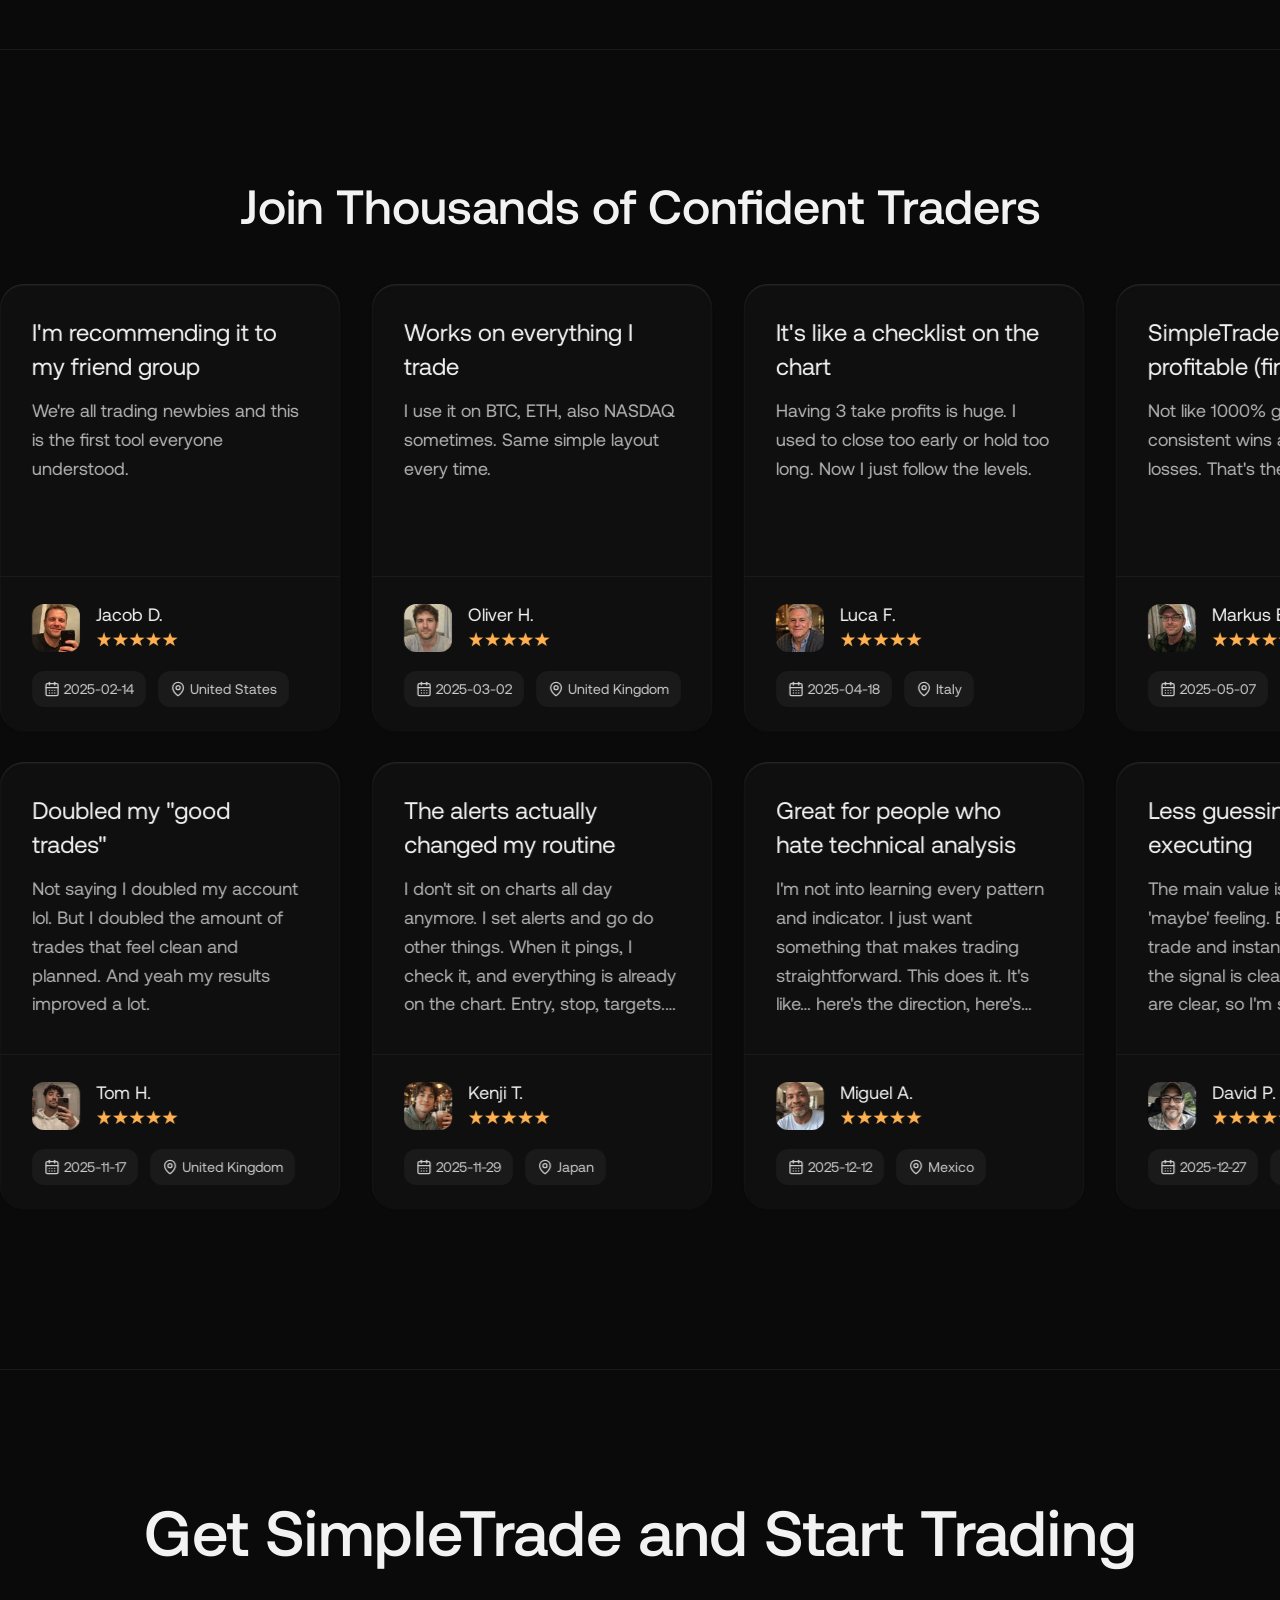
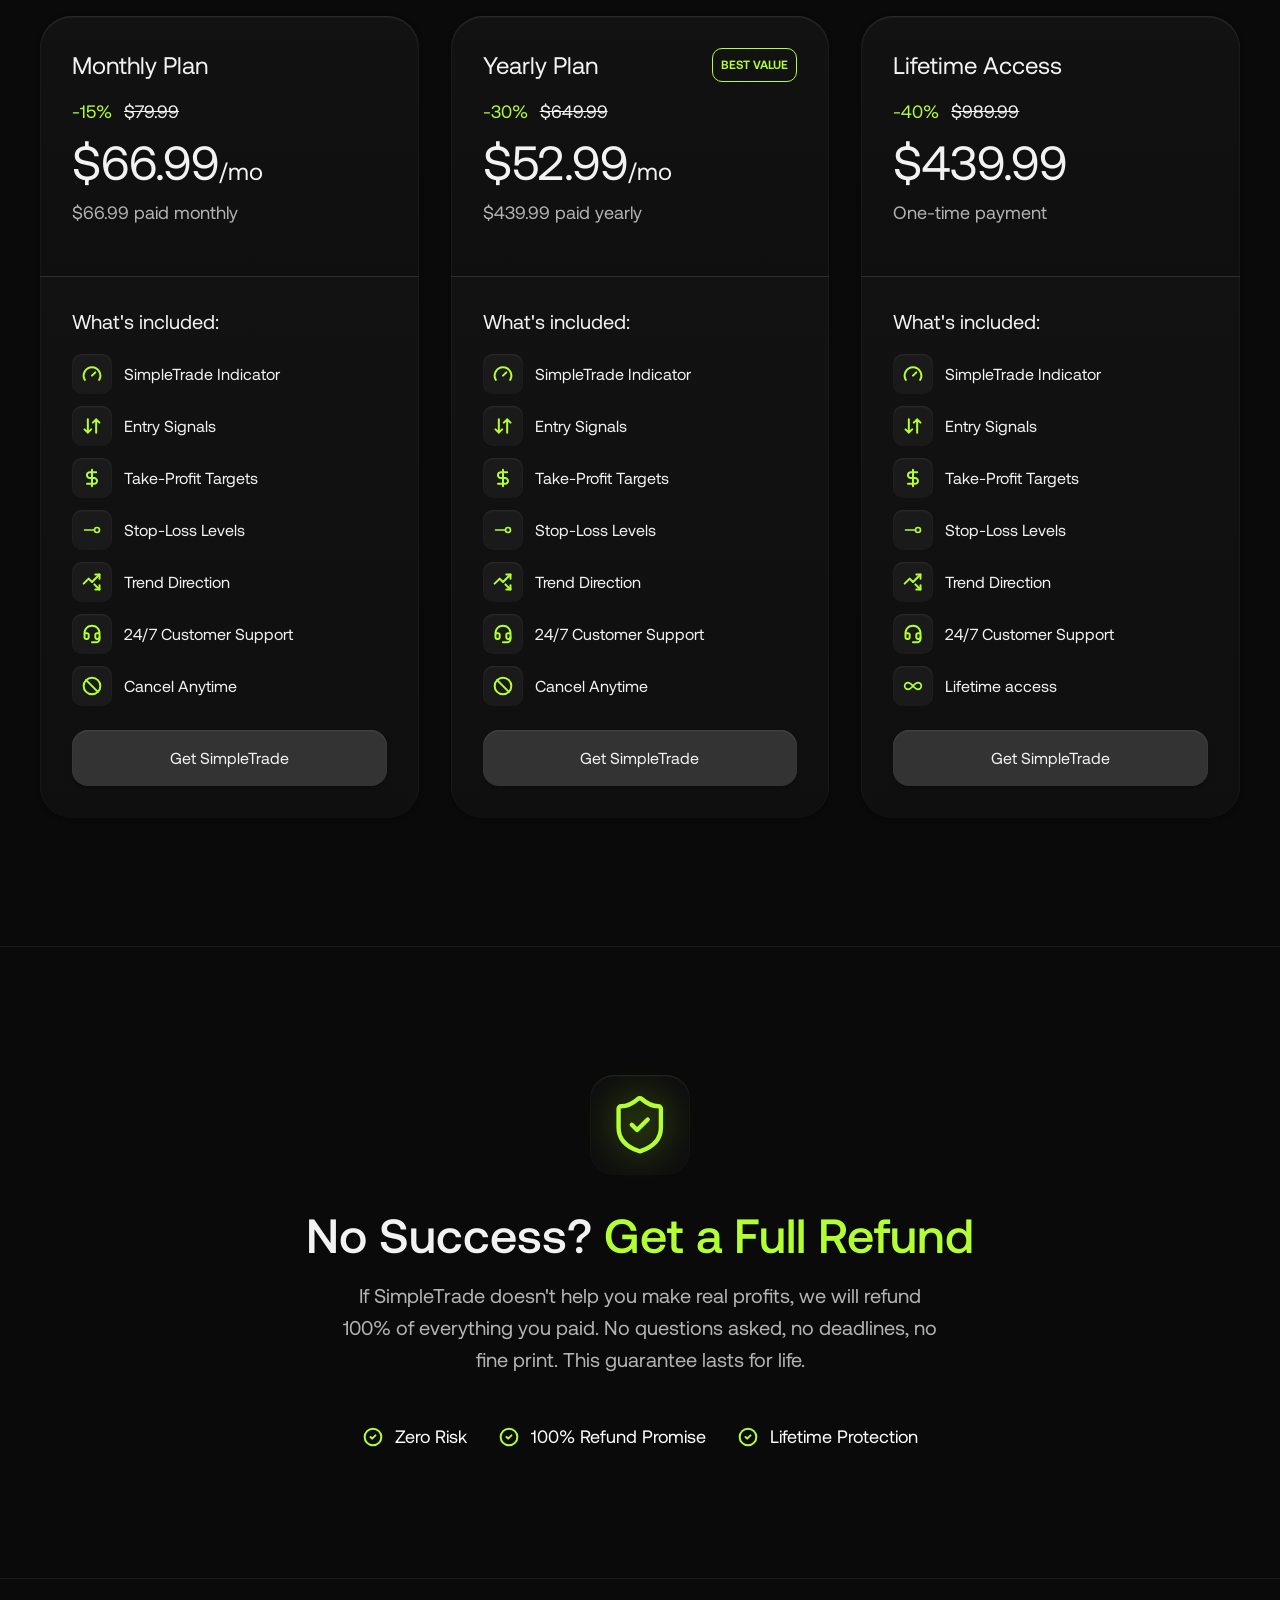
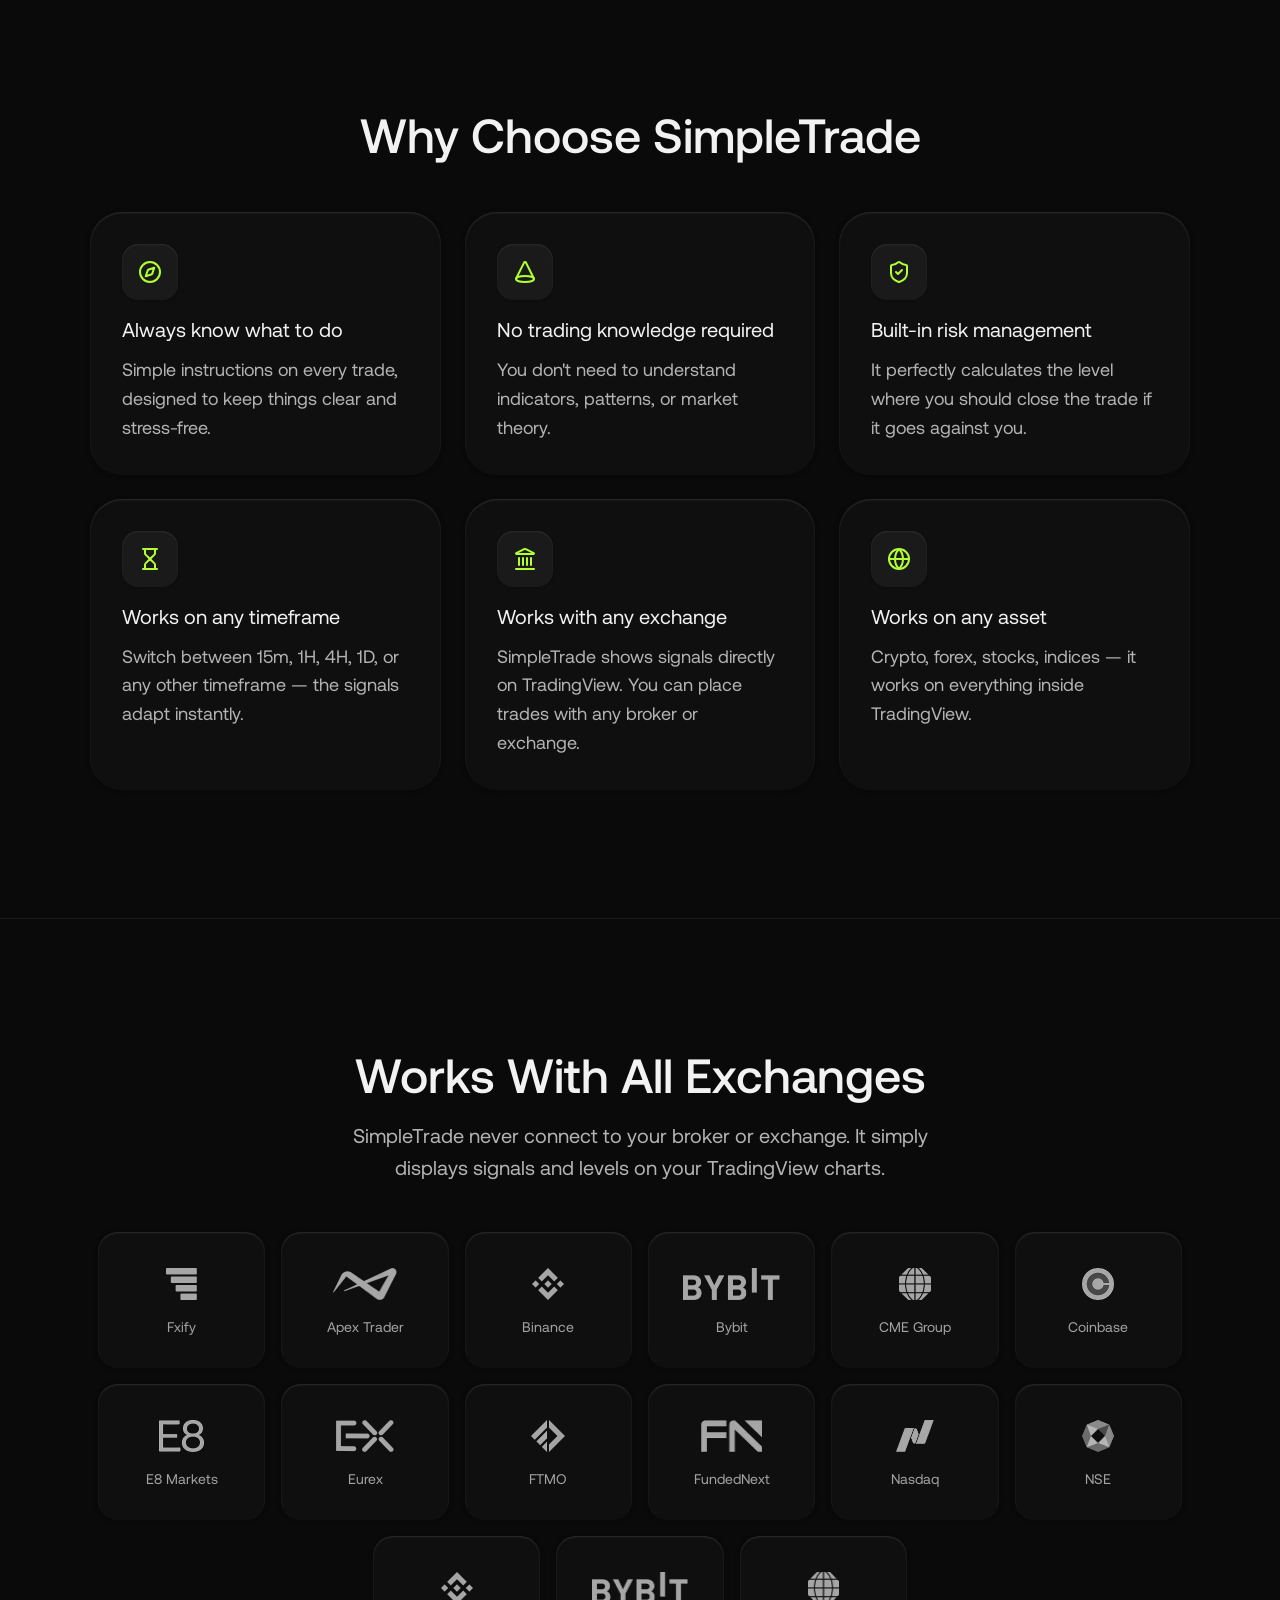
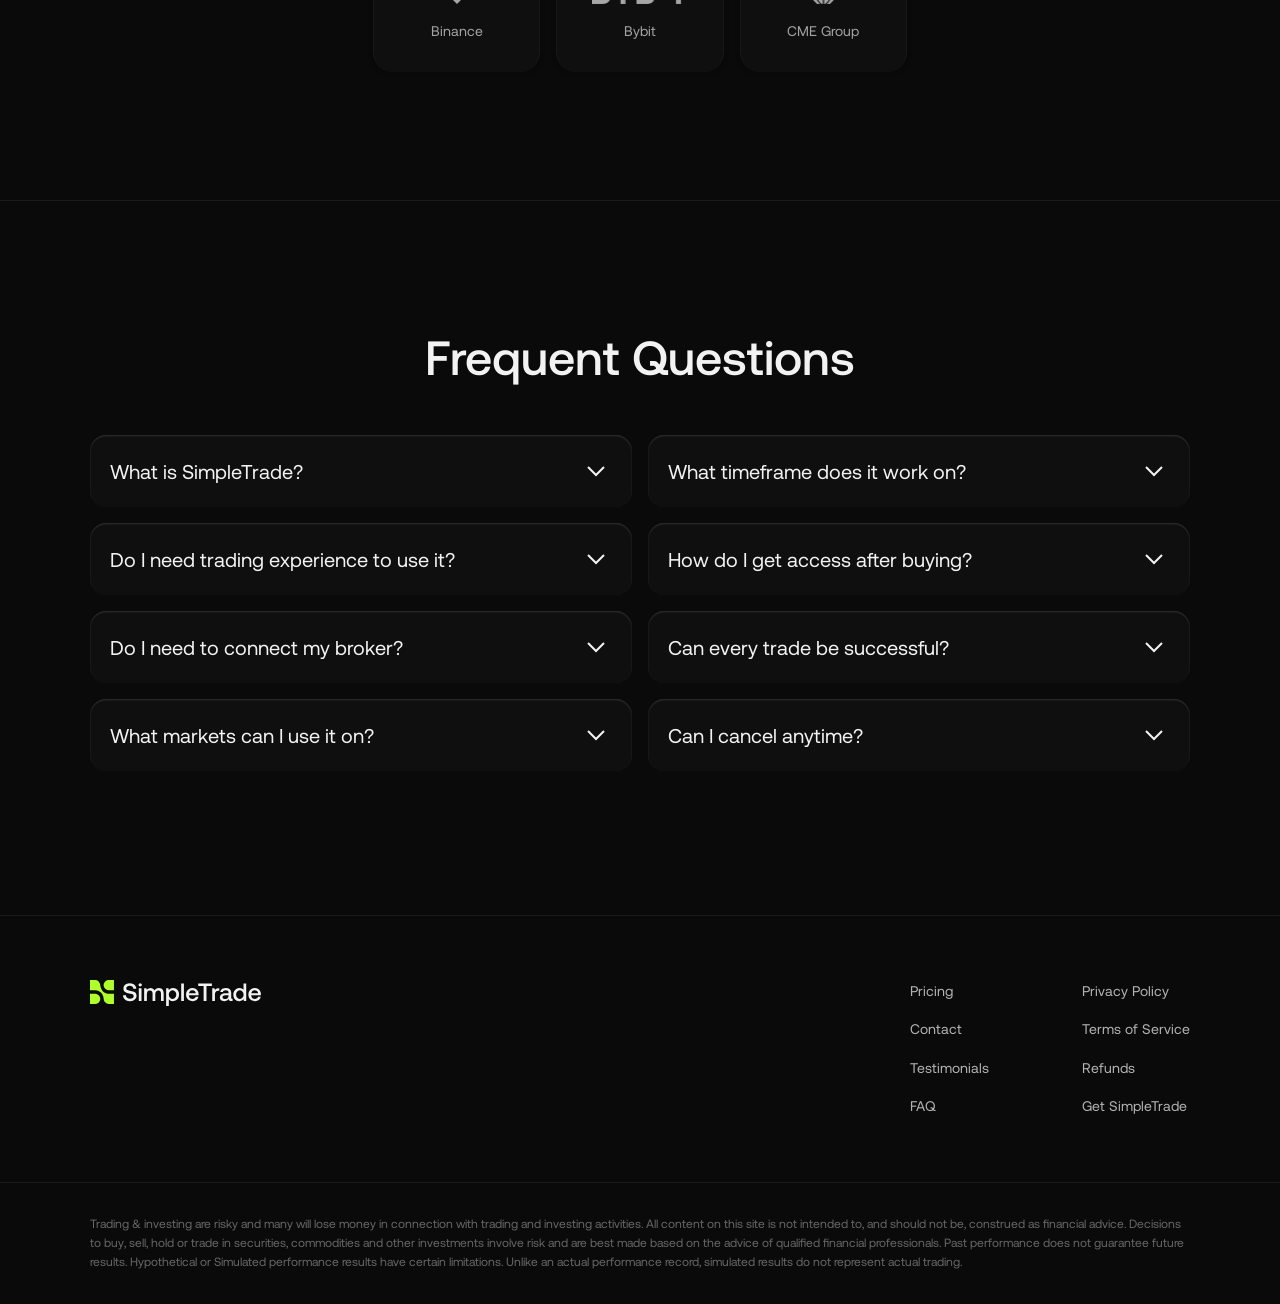
==== commit bf662ace: "1" ====
--- a/index.html
+++ b/index.html
@@ -21,7 +21,7 @@
                         fill="#E6E6E6" />
                 </svg>
                 <div class="laurel-text">
-                    <div class="laurel-text-top">Featured on</div>
+                    <div class="laurel-text-top">Available on</div>
                     <div class="laurel-text-bottom">TradingView</div>
                 </div>
 
@@ -109,9 +109,9 @@
                     <img src="img/slideshow-2.png">
                 </div>
                 <div class="big-card-info">
-                    <h3>Everything You Need, <br> <span class="text-primary">On Your Charts</span></h3>
+                    <h3>Everything You Need <span class="text-primary">On Your Charts</span></h3>
                     <p class="feature-desc">
-                        SimpleTrade puts everything you need directly on your chart in a clean, easy-to-follow way.
+                        SimpleTrade puts everything you need directly on your charts in a clean, easy-to-follow way.
                     </p>
                     <div class="plan-feature">
                         <div class="plan-icon-wrap">
@@ -411,7 +411,7 @@
                         <div class="plan-features">
                             <div class="plan-feature">
                                 <div class="plan-icon-wrap">
-                                    <img class="plan-icon" src="svg/chip.svg" alt="">
+                                    <img class="plan-icon" src="svg/meter.svg" alt="">
                                 </div>
                                 <div class="plan-feature-text">SimpleTrade Indicator</div>
                             </div>
@@ -419,25 +419,25 @@
                                 <div class="plan-icon-wrap">
                                     <img class="plan-icon" src="svg/arrows.svg" alt="">
                                 </div>
-                                <div class="plan-feature-text">Real-Time Entry Signals</div>
-                            </div>
-                            <div class="plan-feature">
-                                <div class="plan-icon-wrap">
-                                    <img class="plan-icon" src="svg/target-flag.svg" alt="">
-                                </div>
-                                <div class="plan-feature-text">Smart Targets and Stop‑Loss</div>
+                                <div class="plan-feature-text">Entry Signals</div>
+                            </div>
+                            <div class="plan-feature">
+                                <div class="plan-icon-wrap">
+                                    <img class="plan-icon" src="svg/dollar.svg" alt="">
+                                </div>
+                                <div class="plan-feature-text">Take-Profit Targets</div>
+                            </div>
+                            <div class="plan-feature">
+                                <div class="plan-icon-wrap">
+                                    <img class="plan-icon" src="svg/line-dot.svg" alt="">
+                                </div>
+                                <div class="plan-feature-text">Stop-Loss Levels</div>
                             </div>
                             <div class="plan-feature">
                                 <div class="plan-icon-wrap">
                                     <img class="plan-icon" src="svg/trend.svg" alt="">
                                 </div>
-                                <div class="plan-feature-text">Clear Trend Direction</div>
-                            </div>
-                            <div class="plan-feature">
-                                <div class="plan-icon-wrap">
-                                    <img class="plan-icon" src="svg/globe.svg" alt="">
-                                </div>
-                                <div class="plan-feature-text">Multi Market Coverage</div>
+                                <div class="plan-feature-text">Trend Direction</div>
                             </div>
                             <div class="plan-feature">
                                 <div class="plan-icon-wrap">
@@ -474,7 +474,7 @@
                         <div class="plan-features">
                             <div class="plan-feature">
                                 <div class="plan-icon-wrap">
-                                    <img class="plan-icon" src="svg/chip.svg" alt="">
+                                    <img class="plan-icon" src="svg/meter.svg" alt="">
                                 </div>
                                 <div class="plan-feature-text">SimpleTrade Indicator</div>
                             </div>
@@ -482,25 +482,25 @@
                                 <div class="plan-icon-wrap">
                                     <img class="plan-icon" src="svg/arrows.svg" alt="">
                                 </div>
-                                <div class="plan-feature-text">Real-Time Entry Signals</div>
-                            </div>
-                            <div class="plan-feature">
-                                <div class="plan-icon-wrap">
-                                    <img class="plan-icon" src="svg/target-flag.svg" alt="">
-                                </div>
-                                <div class="plan-feature-text">Smart Targets and Stop‑Loss</div>
+                                <div class="plan-feature-text">Entry Signals</div>
+                            </div>
+                            <div class="plan-feature">
+                                <div class="plan-icon-wrap">
+                                    <img class="plan-icon" src="svg/dollar.svg" alt="">
+                                </div>
+                                <div class="plan-feature-text">Take-Profit Targets</div>
+                            </div>
+                            <div class="plan-feature">
+                                <div class="plan-icon-wrap">
+                                    <img class="plan-icon" src="svg/line-dot.svg" alt="">
+                                </div>
+                                <div class="plan-feature-text">Stop-Loss Levels</div>
                             </div>
                             <div class="plan-feature">
                                 <div class="plan-icon-wrap">
                                     <img class="plan-icon" src="svg/trend.svg" alt="">
                                 </div>
-                                <div class="plan-feature-text">Clear Trend Direction</div>
-                            </div>
-                            <div class="plan-feature">
-                                <div class="plan-icon-wrap">
-                                    <img class="plan-icon" src="svg/globe.svg" alt="">
-                                </div>
-                                <div class="plan-feature-text">Multi Market Coverage</div>
+                                <div class="plan-feature-text">Trend Direction</div>
                             </div>
                             <div class="plan-feature">
                                 <div class="plan-icon-wrap">
@@ -537,7 +537,7 @@
                         <div class="plan-features">
                             <div class="plan-feature">
                                 <div class="plan-icon-wrap">
-                                    <img class="plan-icon" src="svg/chip.svg" alt="">
+                                    <img class="plan-icon" src="svg/meter.svg" alt="">
                                 </div>
                                 <div class="plan-feature-text">SimpleTrade Indicator</div>
                             </div>
@@ -545,25 +545,25 @@
                                 <div class="plan-icon-wrap">
                                     <img class="plan-icon" src="svg/arrows.svg" alt="">
                                 </div>
-                                <div class="plan-feature-text">Real-Time Entry Signals</div>
-                            </div>
-                            <div class="plan-feature">
-                                <div class="plan-icon-wrap">
-                                    <img class="plan-icon" src="svg/target-flag.svg" alt="">
-                                </div>
-                                <div class="plan-feature-text">Smart Targets and Stop‑Loss</div>
+                                <div class="plan-feature-text">Entry Signals</div>
+                            </div>
+                            <div class="plan-feature">
+                                <div class="plan-icon-wrap">
+                                    <img class="plan-icon" src="svg/dollar.svg" alt="">
+                                </div>
+                                <div class="plan-feature-text">Take-Profit Targets</div>
+                            </div>
+                            <div class="plan-feature">
+                                <div class="plan-icon-wrap">
+                                    <img class="plan-icon" src="svg/line-dot.svg" alt="">
+                                </div>
+                                <div class="plan-feature-text">Stop-Loss Levels</div>
                             </div>
                             <div class="plan-feature">
                                 <div class="plan-icon-wrap">
                                     <img class="plan-icon" src="svg/trend.svg" alt="">
                                 </div>
-                                <div class="plan-feature-text">Clear Trend Direction</div>
-                            </div>
-                            <div class="plan-feature">
-                                <div class="plan-icon-wrap">
-                                    <img class="plan-icon" src="svg/globe.svg" alt="">
-                                </div>
-                                <div class="plan-feature-text">Multi Market Coverage</div>
+                                <div class="plan-feature-text">Trend Direction</div>
                             </div>
                             <div class="plan-feature">
                                 <div class="plan-icon-wrap">
--- a/style.css
+++ b/style.css
@@ -174,6 +174,11 @@
   }
 
   h2 {
+    font-size: 2.2rem;
+    line-height: 1.2;
+  }
+
+  h3 {
     font-size: 1.8rem;
     line-height: 1.2;
   }
@@ -495,9 +500,9 @@
   display: none;
   flex-direction: column;
   align-items: flex-start;
-  gap: 2rem;
+  gap: 2.5rem;
   width: 100%;
-  padding: 2rem 0 1rem;
+  padding: 2rem 0 1.5rem;
 }
 
 .mobile-menu.open {
@@ -524,6 +529,10 @@
     flex-direction: column;
     align-items: stretch;
     height: auto;
+  }
+
+  .nav {
+    background: hsla(0, 0%, 0%, .2);
   }
 }
 
@@ -1260,7 +1269,7 @@
   height: 2.5rem;
   width: 2.5rem;
   background: var(--bg-light);
-  box-shadow: var(--depth-s);
+  box-shadow: var(--highlight-s);
   border-radius: 10px;
 }
 
